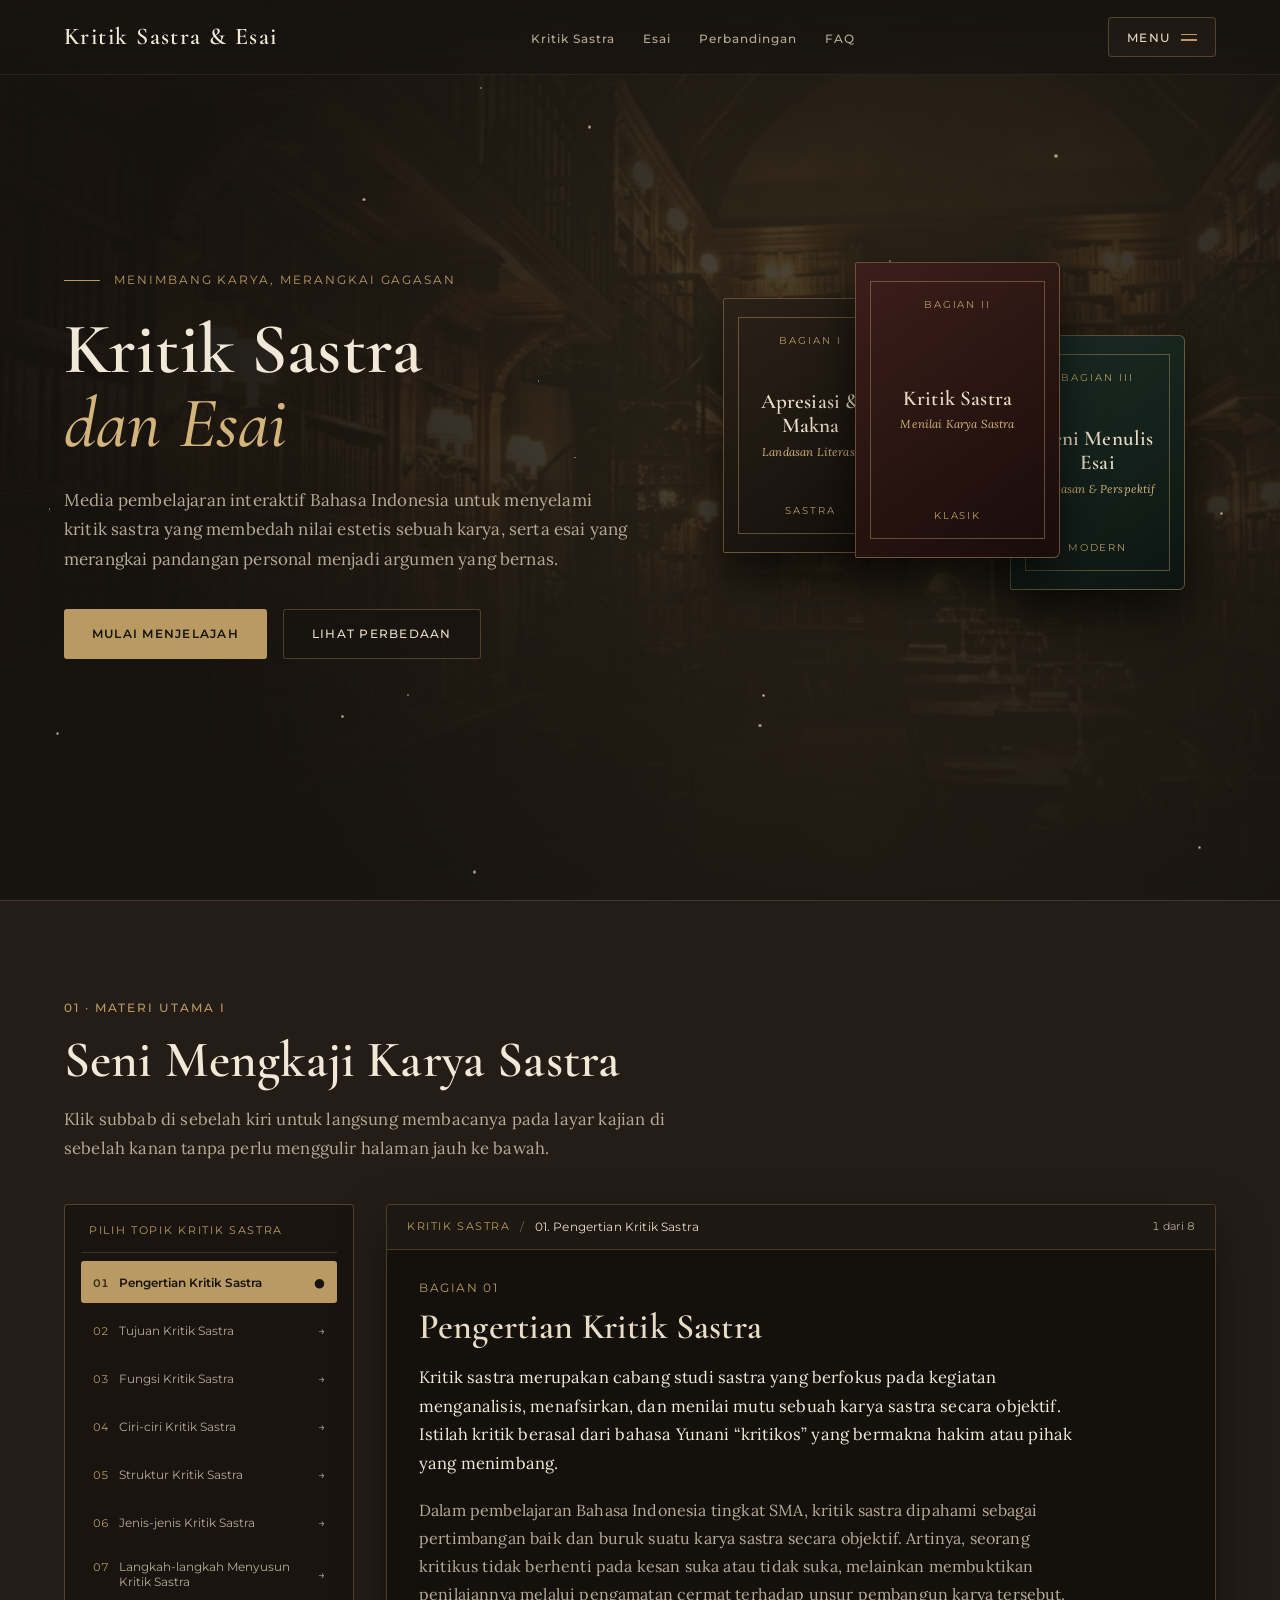
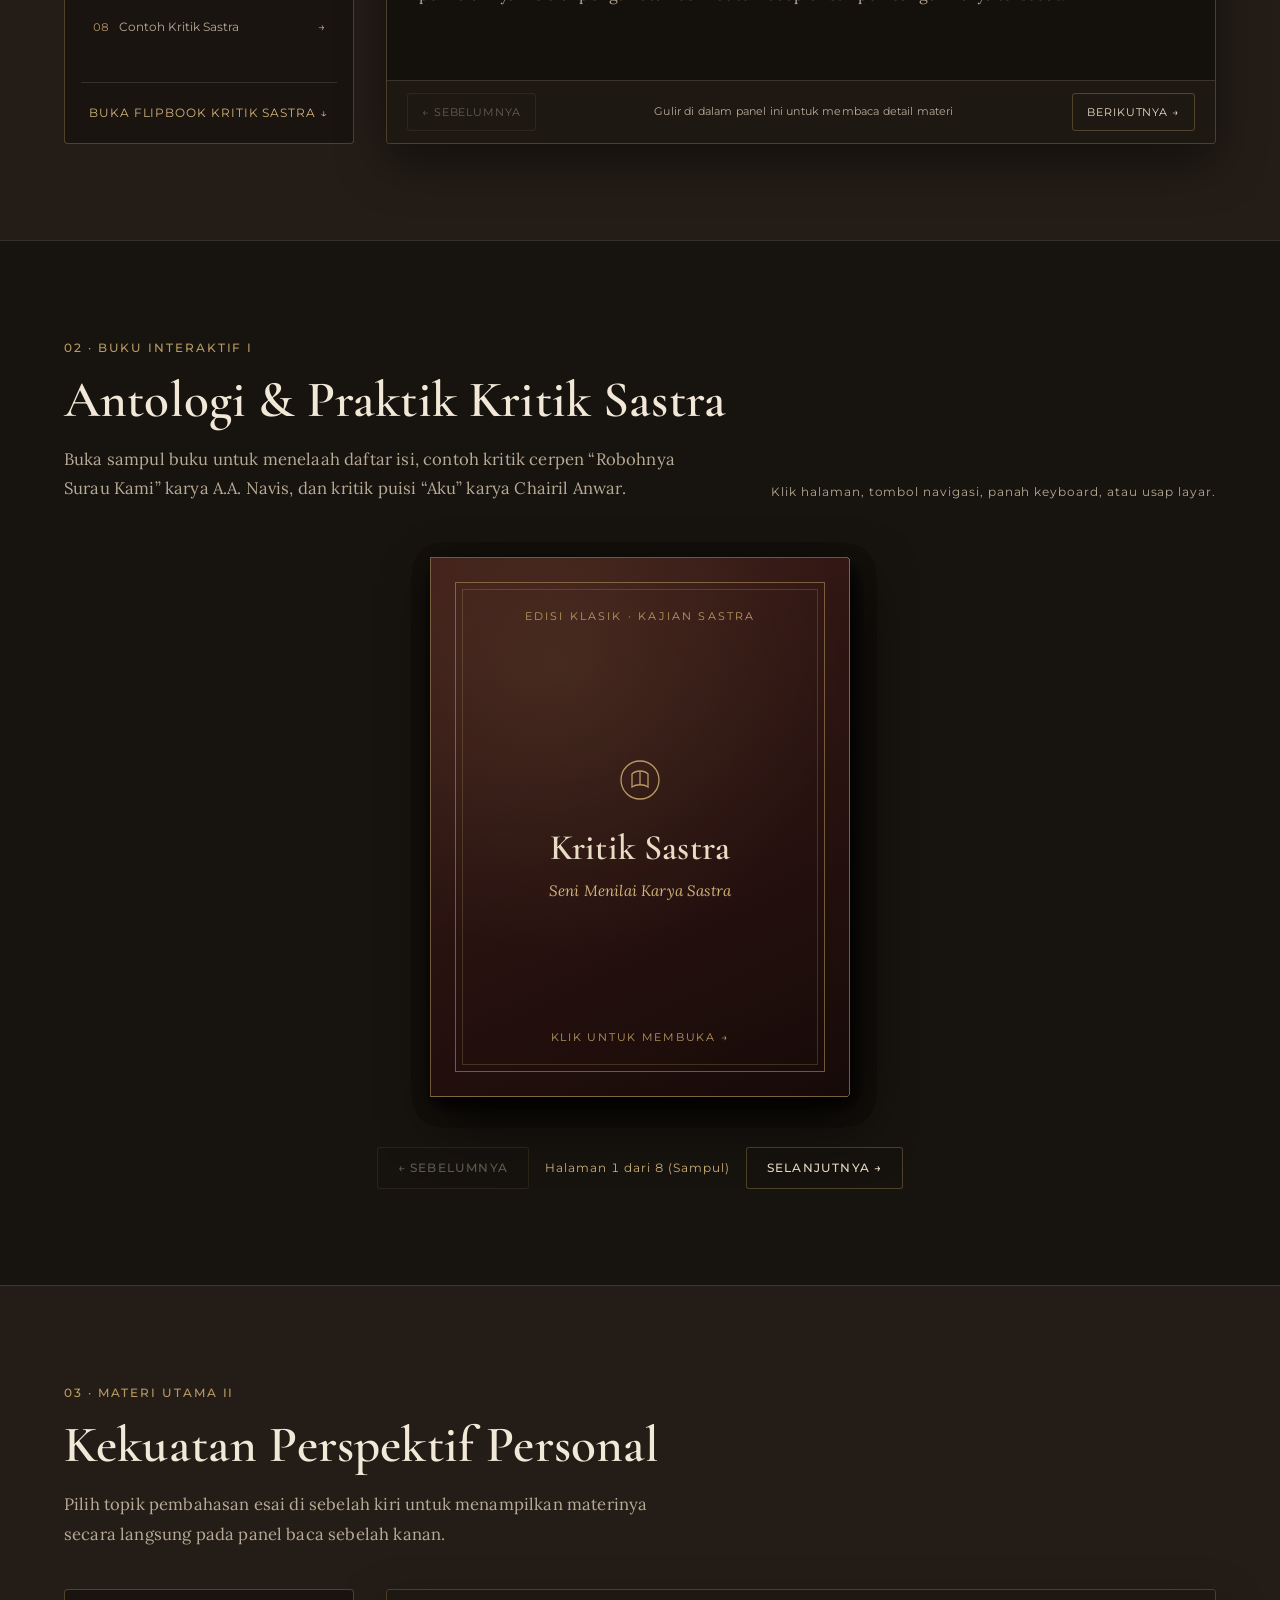
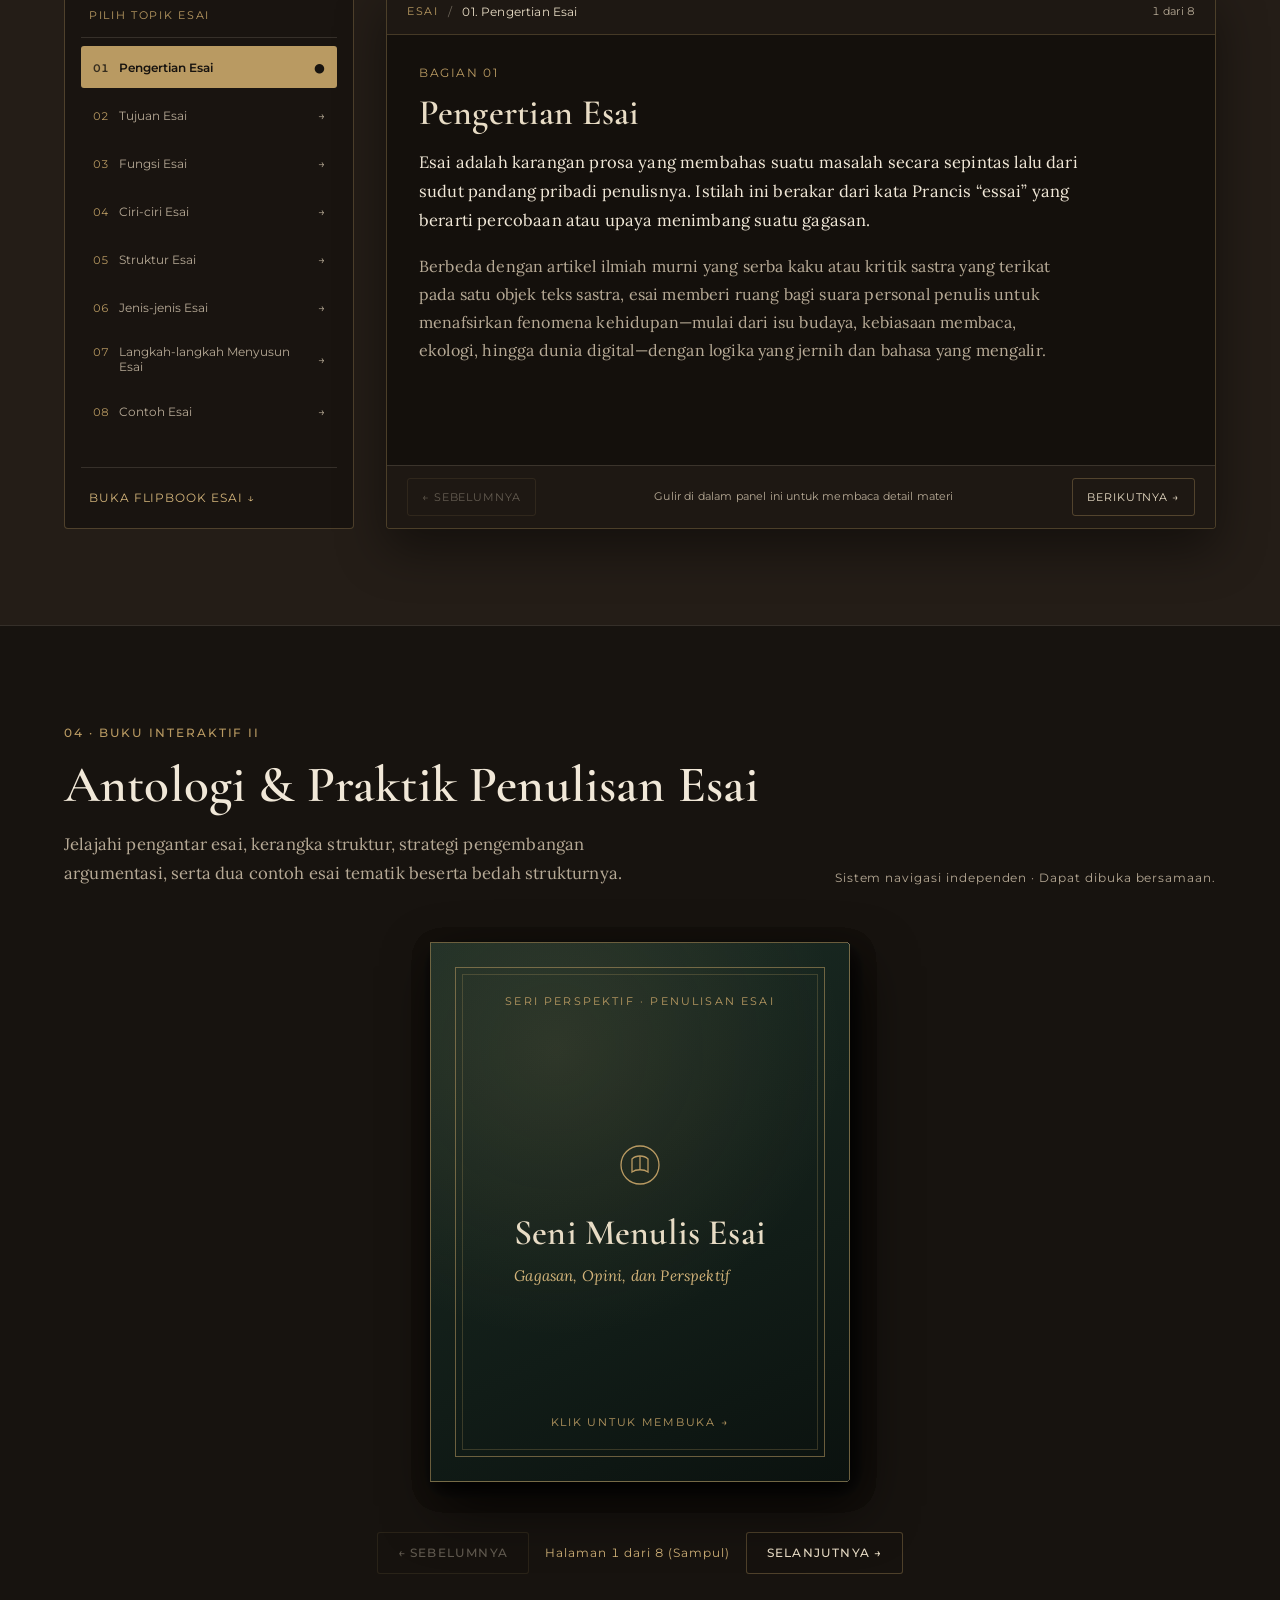
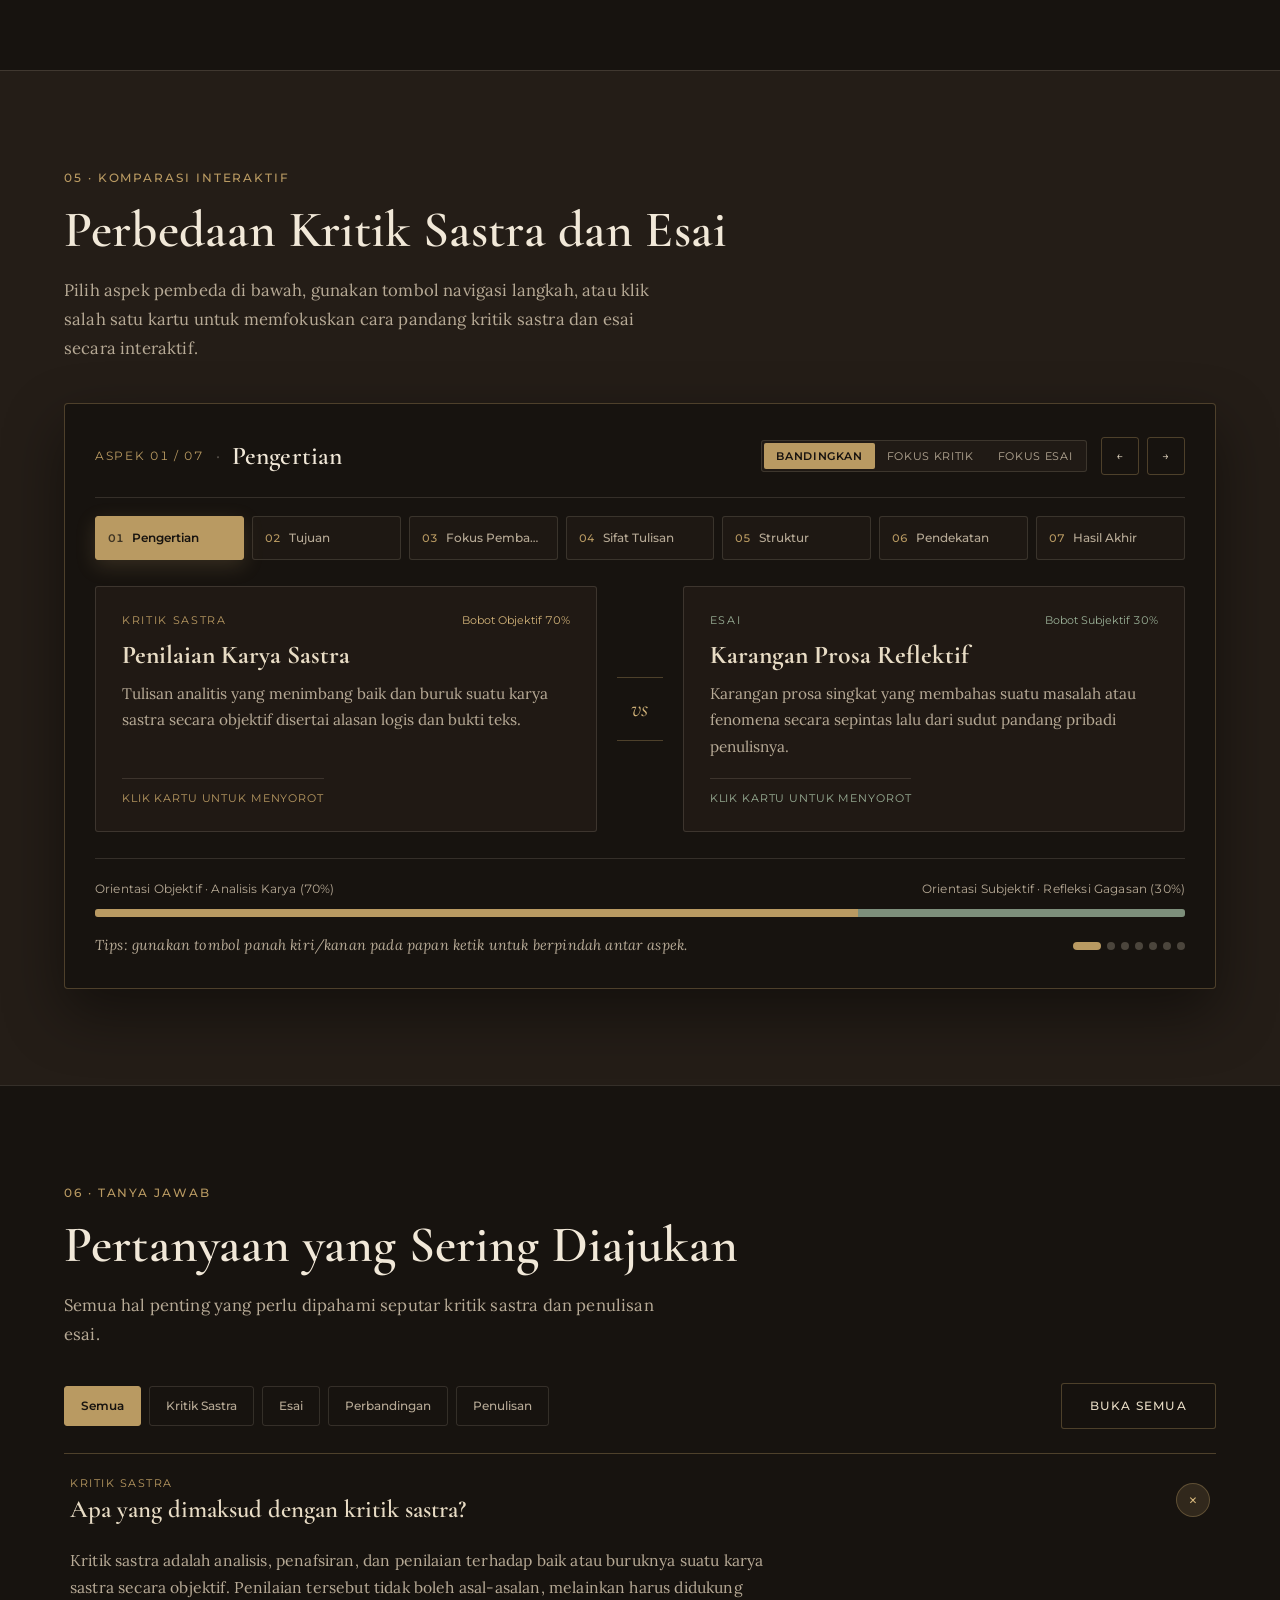
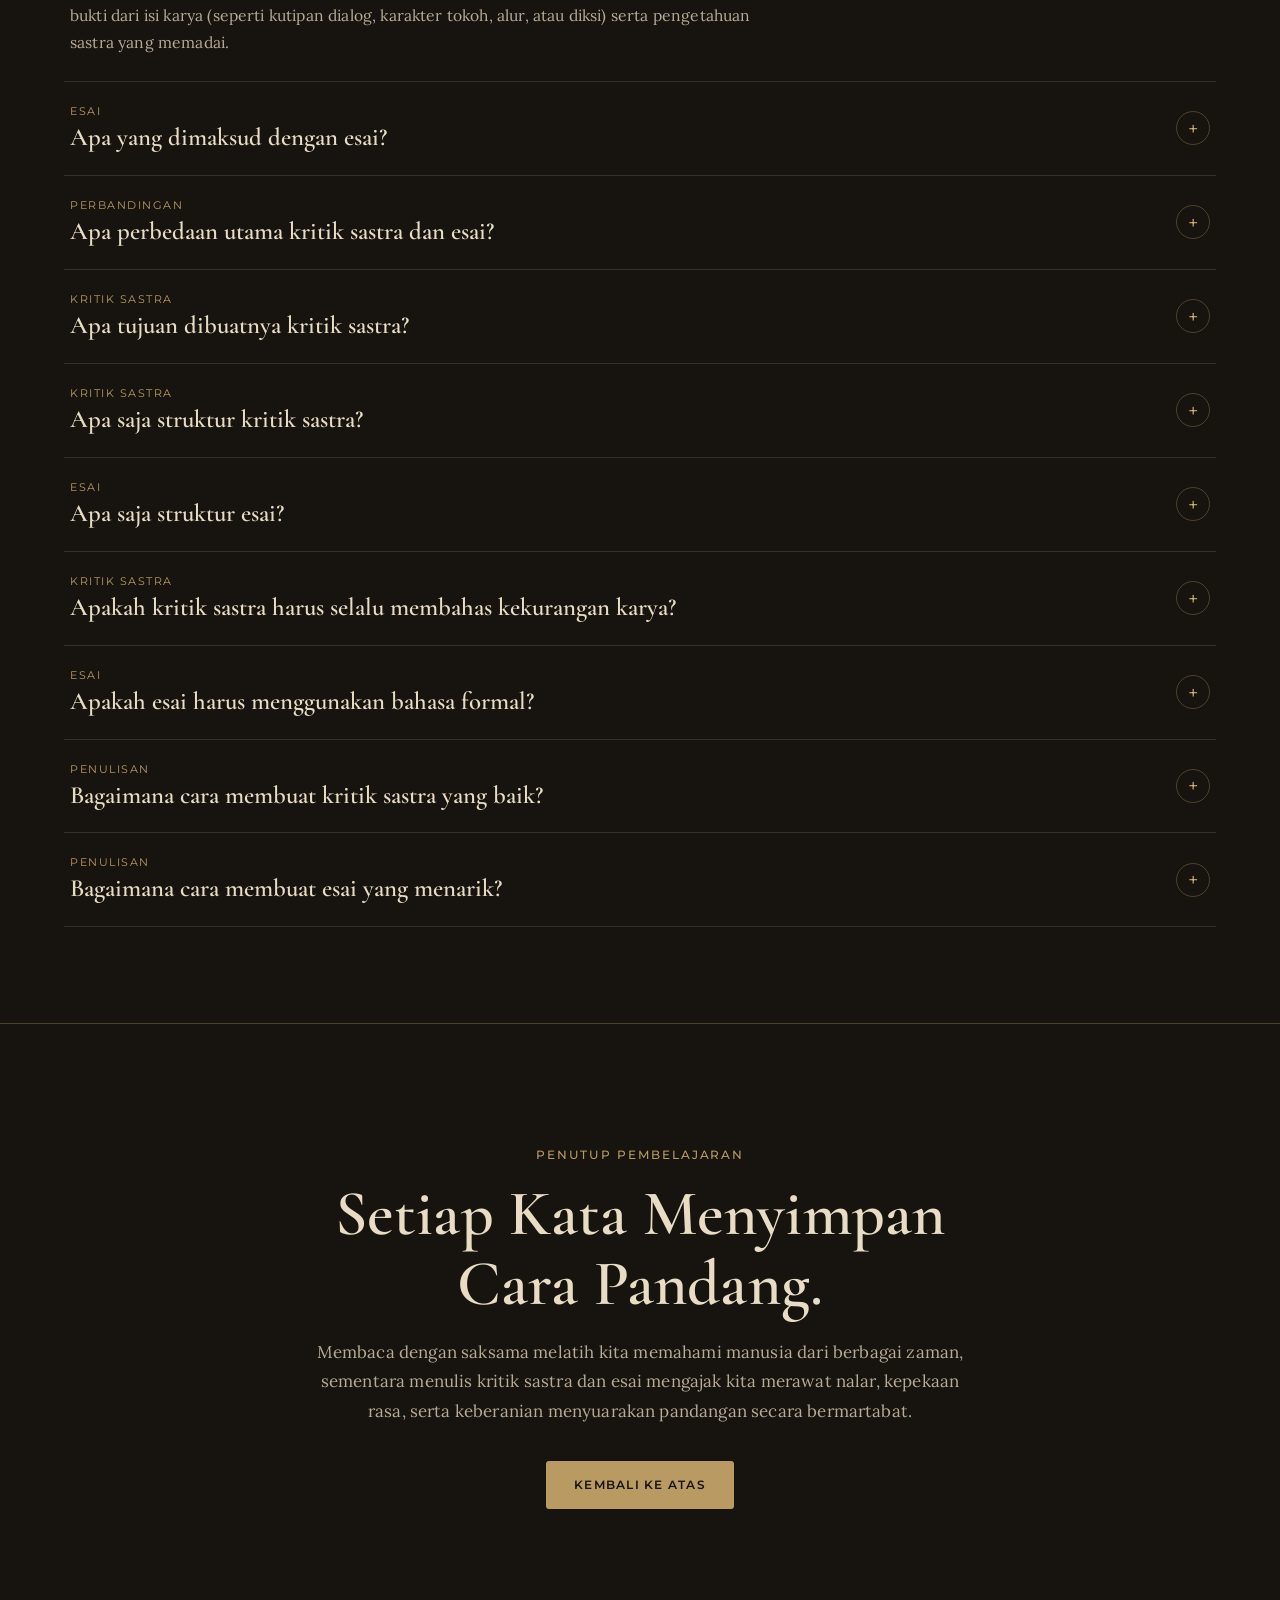
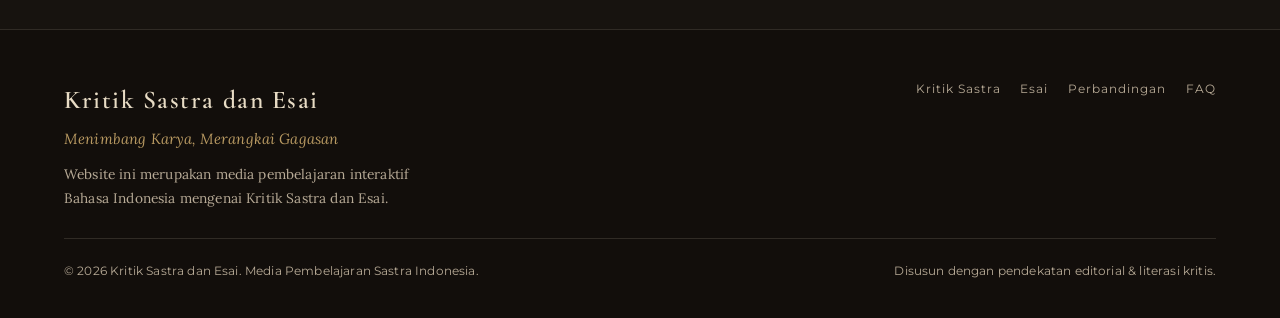
==== literary.html @ 3ba7bdc2 "feat: initialize literary learning platform project Set up the project structure for "Kritik Sastra " ====
<!doctype html>
<html lang="id">
<head>
  <meta charset="UTF-8" />
  <meta name="viewport" content="width=device-width, initial-scale=1.0" />
  <title>Kritik Sastra dan Esai — Menimbang Karya, Merangkai Gagasan</title>
  <meta name="description" content="Media pembelajaran interaktif Bahasa Indonesia mengenai Kritik Sastra dan Esai dengan pengalaman parallax dan buku interaktif." />
  <link rel="preconnect" href="https://fonts.googleapis.com" />
  <link rel="preconnect" href="https://fonts.gstatic.com" crossorigin />
  <link href="https://fonts.googleapis.com/css2?family=Cormorant+Garamond:ital,wght@0,400;0,500;0,600;0,700;1,400;1,600&family=Lora:ital,wght@0,400;0,500;0,600;1,400&family=Montserrat:wght@400;500;600&display=swap" rel="stylesheet" />

  <style>
    /* ==========================================================================
       1. DESIGN TOKENS, CUSTOM SCROLLBAR & BASE RESET
       ========================================================================== */
    :root {
      --bg-primary: #17130F;
      --bg-secondary: #241D17;
      --bg-elevated: #2D241C;
      --parchment: #E8DCC5;
      --parchment-ink: #241B14;
      --parchment-muted: #5A4837;
      --gold: #B99A62;
      --gold-bright: #D3B47A;
      --text-primary: #F1E8D8;
      --text-secondary: #B7AA96;
      --hairline: rgba(232, 220, 197, 0.14);
      --hairline-gold: rgba(185, 154, 98, 0.34);

      --font-display: 'Cormorant Garamond', Georgia, serif;
      --font-body: 'Lora', Georgia, serif;
      --font-ui: 'Montserrat', system-ui, -apple-system, sans-serif;

      --ease-editorial: cubic-bezier(0.16, 1, 0.3, 1);
      --ease-page: cubic-bezier(0.645, 0.045, 0.355, 1);
    }

    *, *::before, *::after {
      box-sizing: border-box;
      margin: 0;
      padding: 0;
    }

    html {
      scroll-behavior: smooth;
      background-color: var(--bg-primary);
      color: var(--text-primary);
      font-size: 16px;
      overflow-x: hidden;
      scrollbar-width: thin;
      scrollbar-color: #B99A62 #17130F;
    }

    /* Custom Dark Academia Scrollbar */
    ::-webkit-scrollbar {
      width: 10px;
      height: 10px;
    }

    ::-webkit-scrollbar-track {
      background: #120E0B;
      border-left: 1px solid rgba(185, 154, 98, 0.14);
    }

    ::-webkit-scrollbar-thumb {
      background: linear-gradient(180deg, #B99A62 0%, #8A6F3E 100%);
      border-radius: 5px;
      border: 2px solid #120E0B;
    }

    ::-webkit-scrollbar-thumb:hover {
      background: linear-gradient(180deg, #D3B47A 0%, #B99A62 100%);
    }

    body {
      font-family: var(--font-body);
      background-color: var(--bg-primary);
      color: var(--text-primary);
      line-height: 1.75;
      letter-spacing: 0.01em;
      overflow-x: hidden;
      -webkit-font-smoothing: antialiased;
    }

    img { display: block; max-width: 100%; }
    button { font-family: inherit; color: inherit; background: none; border: none; cursor: pointer; }
    a { color: inherit; text-decoration: none; }

    button:focus-visible, a:focus-visible, [tabindex]:focus-visible {
      outline: 2px solid var(--gold-bright);
      outline-offset: 3px;
    }

    .container {
      width: 100%;
      max-width: 1200px;
      margin: 0 auto;
      padding: 0 24px;
    }

    .section {
      position: relative;
      padding: 96px 0;
      border-top: 1px solid var(--hairline);
    }

    .section--alt { background-color: var(--bg-secondary); }

    .section-kicker {
      font-family: var(--font-ui);
      font-size: 0.75rem;
      font-weight: 500;
      letter-spacing: 0.16em;
      text-transform: uppercase;
      color: var(--gold);
      margin-bottom: 14px;
    }

    .section-title {
      font-family: var(--font-display);
      font-size: clamp(2.15rem, 4vw, 3.35rem);
      font-weight: 600;
      line-height: 1.12;
      color: var(--text-primary);
      text-wrap: balance;
      margin-bottom: 16px;
    }

    .section-subtitle {
      font-family: var(--font-body);
      font-size: 1.04rem;
      color: var(--text-secondary);
      max-width: 62ch;
      line-height: 1.75;
    }

    .tabular-nums { font-variant-numeric: tabular-nums; }

    .reveal {
      opacity: 0;
      transform: translateY(20px);
      transition: opacity 0.8s var(--ease-editorial), transform 0.8s var(--ease-editorial);
    }
    .reveal.is-visible { opacity: 1; transform: translateY(0); }

    @media (prefers-reduced-motion: reduce) {
      html { scroll-behavior: auto; }
      .reveal { opacity: 1; transform: none; transition: none; }
      * { animation-duration: 0.01ms !important; transition-duration: 0.01ms !important; }
    }

    /* ==========================================================================
       2. SCROLL PROGRESS & CUSTOM CURSOR
       ========================================================================== */
    .scroll-progress {
      position: fixed;
      top: 0; left: 0;
      height: 2px; width: 0%;
      background: linear-gradient(90deg, var(--gold), var(--gold-bright));
      z-index: 120;
      pointer-events: none;
    }

    .custom-cursor-dot, .custom-cursor-ring {
      position: fixed; top: 0; left: 0;
      pointer-events: none; z-index: 200;
      border-radius: 50%; opacity: 0;
      transform: translate(-50%, -50%);
      transition: opacity 0.25s ease, width 0.22s var(--ease-editorial), height 0.22s var(--ease-editorial), background-color 0.22s ease;
    }
    .custom-cursor-dot { width: 6px; height: 6px; background-color: var(--gold-bright); }
    .custom-cursor-ring { width: 34px; height: 34px; border: 1px solid rgba(185, 154, 98, 0.55); }
    .custom-cursor-ring.is-hover { width: 50px; height: 50px; background-color: rgba(185, 154, 98, 0.08); }

    @media (hover: none), (pointer: coarse) {
      .custom-cursor-dot, .custom-cursor-ring { display: none !important; }
    }

    /* ==========================================================================
       3. NAVBAR & FULLSCREEN OVERLAY
       ========================================================================== */
    .navbar {
      position: fixed; top: 0; left: 0; right: 0; z-index: 90;
      padding: 16px 0;
      background: linear-gradient(to bottom, rgba(23, 19, 15, 0.92), rgba(23, 19, 15, 0.65));
      backdrop-filter: blur(10px);
      -webkit-backdrop-filter: blur(10px);
      border-bottom: 1px solid rgba(232, 220, 197, 0.08);
      transition: padding 0.3s var(--ease-editorial), background-color 0.3s ease;
    }
    .navbar.is-scrolled {
      padding: 12px 0;
      background: rgba(23, 19, 15, 0.95);
      border-bottom-color: var(--hairline-gold);
    }
    .navbar__inner { display: flex; align-items: center; justify-content: space-between; gap: 32px; }
    .navbar__brand {
      font-family: var(--font-display);
      font-size: 1.5rem;
      font-weight: 600;
      letter-spacing: 0.06em;
      color: var(--text-primary);
      white-space: nowrap;
      flex-shrink: 0;
    }
    .navbar__links { display: flex; align-items: center; gap: 28px; list-style: none; }
    .navbar__link {
      font-family: var(--font-ui); font-size: 0.78rem; font-weight: 500;
      letter-spacing: 0.08em; color: var(--text-secondary);
      white-space: nowrap; flex-shrink: 0; position: relative; padding: 4px 0;
      transition: color 0.2s ease;
    }
    .navbar__link::after {
      content: ""; position: absolute; left: 0; bottom: 0; width: 100%; height: 1px;
      background-color: var(--gold); transform: scaleX(0); transform-origin: right;
      transition: transform 0.25s var(--ease-editorial);
    }
    .navbar__link:hover { color: var(--text-primary); }
    .navbar__link:hover::after { transform: scaleX(1); transform-origin: left; }

    .navbar__menu-btn {
      display: inline-flex; align-items: center; gap: 10px;
      padding: 9px 18px; min-height: 40px;
      border: 1px solid var(--hairline-gold); border-radius: 4px;
      font-family: var(--font-ui); font-size: 0.75rem; font-weight: 500;
      letter-spacing: 0.1em; text-transform: uppercase;
      color: var(--parchment); background-color: rgba(36, 29, 23, 0.7);
      white-space: nowrap; flex-shrink: 0;
      transition: background-color 0.2s ease, border-color 0.2s ease;
    }
    .navbar__menu-btn:hover { background-color: var(--bg-elevated); border-color: var(--gold-bright); }
    .menu-lines { display: flex; flex-direction: column; gap: 4px; width: 16px; }
    .menu-lines span { display: block; height: 1.5px; width: 100%; background-color: var(--gold); }

    @media (max-width: 980px) { .navbar__links { display: none; } }

    .nav-overlay {
      position: fixed; inset: 0; z-index: 150;
      background: radial-gradient(circle at 75% 25%, rgba(61, 46, 32, 0.45), rgba(16, 13, 10, 0.98) 65%);
      backdrop-filter: blur(16px); -webkit-backdrop-filter: blur(16px);
      display: flex; flex-direction: column; justify-content: space-between;
      padding: 28px 24px 42px;
      opacity: 0; visibility: hidden; pointer-events: none;
      transition: opacity 0.4s var(--ease-editorial), visibility 0.4s ease;
    }
    .nav-overlay.is-open { opacity: 1; visibility: visible; pointer-events: auto; }
    .nav-overlay__top {
      max-width: 1200px; width: 100%; margin: 0 auto;
      display: flex; align-items: center; justify-content: space-between;
      padding-bottom: 18px; border-bottom: 1px solid var(--hairline);
    }
    .nav-overlay__close {
      min-width: 44px; min-height: 44px; padding: 8px 18px;
      border: 1px solid var(--hairline-gold); border-radius: 4px;
      font-family: var(--font-ui); font-size: 0.75rem;
      letter-spacing: 0.12em; text-transform: uppercase; color: var(--parchment);
    }
    .nav-overlay__body {
      max-width: 1200px; width: 100%; margin: auto;
      display: grid; grid-template-columns: 1.5fr 1fr; gap: 48px; align-items: center; padding: 24px 0;
    }
    .nav-overlay__list { list-style: none; display: flex; flex-direction: column; gap: 6px; }
    .nav-overlay__item a {
      display: inline-flex; align-items: baseline; gap: 18px;
      font-family: var(--font-display); font-size: clamp(1.75rem, 3.8vw, 3rem);
      font-weight: 500; line-height: 1.22; color: var(--text-secondary); padding: 4px 0;
      transition: color 0.25s ease, transform 0.3s var(--ease-editorial);
    }
    .nav-overlay__item a span.num { font-family: var(--font-ui); font-size: 0.75rem; color: var(--gold); }
    .nav-overlay__item a:hover { color: var(--parchment); transform: translateX(12px); }
    .nav-overlay__aside { border-top: 1px solid var(--hairline-gold); border-bottom: 1px solid var(--hairline-gold); padding: 28px 0; }
    .nav-overlay__aside p { color: var(--text-secondary); margin-bottom: 14px; }
    .nav-overlay__aside cite { font-family: var(--font-display); font-style: italic; font-size: 1.25rem; color: var(--gold-bright); }
    @media (max-width: 820px) {
      .nav-overlay__body { grid-template-columns: 1fr; }
      .nav-overlay__aside { display: none; }
    }

    /* ==========================================================================
       4. HERO SECTION (MULTI-LAYER PARALLAX & 3D BOOKS)
       ========================================================================== */
    .hero {
      position: relative;
      min-height: 100vh;
      display: flex;
      align-items: center;
      padding: 112px 0 84px;
      overflow: hidden;
      background-color: var(--bg-primary);
    }
    .hero__backdrop {
      position: absolute; inset: -8%; z-index: 0; will-change: transform;
      background: radial-gradient(ellipse at 65% 35%, rgba(185, 154, 98, 0.16), transparent 60%), linear-gradient(135deg, #1b140e 0%, #0f0c09 100%);
    }
    .hero__backdrop img { width: 100%; height: 100%; object-fit: cover; opacity: 0.38; filter: sepia(20%) contrast(1.06); }
    .hero__midlayer { position: absolute; inset: 0; z-index: 1; pointer-events: none; will-change: transform; }
    .hero__scrim {
      position: absolute; inset: 0;
      background: radial-gradient(circle at 68% 45%, rgba(185, 154, 98, 0.12) 0%, rgba(23, 19, 15, 0.88) 72%),
                  linear-gradient(to bottom, rgba(23, 19, 15, 0.72) 0%, rgba(23, 19, 15, 0.42) 45%, #17130F 100%);
    }
    .hero__particles { position: absolute; inset: 0; overflow: hidden; }
    .dust-particle {
      position: absolute; border-radius: 50%;
      background: radial-gradient(circle, rgba(232, 220, 197, 0.85), rgba(185, 154, 98, 0.2));
      animation: dustDrift linear infinite;
    }
    @keyframes dustDrift {
      0% { transform: translateY(0) translateX(0); opacity: 0; }
      20% { opacity: 0.65; } 80% { opacity: 0.45; }
      100% { transform: translateY(-110px) translateX(24px); opacity: 0; }
    }

    .hero__grid { position: relative; z-index: 3; display: grid; grid-template-columns: 1.05fr 0.95fr; gap: 48px; align-items: center; }
    .hero__brand-line {
      display: flex; align-items: center; gap: 14px;
      font-family: var(--font-ui); font-size: 0.76rem; letter-spacing: 0.16em;
      text-transform: uppercase; color: var(--gold); margin-bottom: 22px;
      opacity: 0; transform: translateY(14px); animation: heroFadeUp 0.8s var(--ease-editorial) 0.1s forwards;
    }
    .hero__brand-rule { width: 36px; height: 1px; background-color: var(--gold); }
    .hero__title {
      font-family: var(--font-display); font-size: clamp(2.85rem, 5.6vw, 4.9rem);
      font-weight: 600; line-height: 1.04; color: var(--text-primary);
      text-wrap: balance; margin-bottom: 24px;
      opacity: 0; transform: translateY(18px); animation: heroFadeUp 0.9s var(--ease-editorial) 0.25s forwards;
    }
    .hero__title em { font-style: italic; color: var(--gold-bright); font-weight: 500; }
    .hero__desc {
      font-size: 1.06rem; color: var(--text-secondary); max-width: 52ch; margin-bottom: 34px;
      opacity: 0; transform: translateY(18px); animation: heroFadeUp 0.9s var(--ease-editorial) 0.42s forwards;
    }
    .hero__actions {
      display: flex; flex-wrap: wrap; gap: 16px;
      opacity: 0; transform: translateY(18px); animation: heroFadeUp 0.9s var(--ease-editorial) 0.56s forwards;
    }

    .btn-primary {
      display: inline-flex; align-items: center; justify-content: center; gap: 10px;
      padding: 13px 28px; min-height: 46px; background-color: var(--gold); color: #17130F;
      font-family: var(--font-ui); font-size: 0.78rem; font-weight: 600;
      letter-spacing: 0.1em; text-transform: uppercase; border-radius: 3px; white-space: nowrap;
      transition: background-color 0.2s ease, transform 0.2s var(--ease-editorial);
    }
    .btn-primary:hover { background-color: var(--gold-bright); transform: translateY(-2px); }
    .btn-secondary {
      display: inline-flex; align-items: center; justify-content: center; gap: 10px;
      padding: 13px 28px; min-height: 46px; border: 1px solid var(--hairline-gold); color: var(--parchment);
      font-family: var(--font-ui); font-size: 0.78rem; font-weight: 500;
      letter-spacing: 0.1em; text-transform: uppercase; border-radius: 3px;
      background-color: rgba(23, 19, 15, 0.55); white-space: nowrap;
      transition: border-color 0.2s ease, background-color 0.2s ease, transform 0.2s var(--ease-editorial);
    }
    .btn-secondary:hover { border-color: var(--gold-bright); background-color: rgba(45, 36, 28, 0.85); transform: translateY(-2px); }

    @keyframes heroFadeUp { to { opacity: 1; transform: translateY(0); } }

    .hero__books-stage {
      position: relative; height: 460px; perspective: 1400px;
      display: flex; align-items: center; justify-content: center; will-change: transform;
    }
    .floating-book-wrap { position: absolute; transform-style: preserve-3d; opacity: 0; animation: bookAppear 1s var(--ease-editorial) forwards; }
    .floating-book-wrap--left { left: 6%; top: 14%; z-index: 2; animation-delay: 0.35s; }
    .floating-book-wrap--center { left: 31%; top: 6%; z-index: 4; animation-delay: 0.5s; }
    .floating-book-wrap--right { right: 6%; top: 22%; z-index: 3; animation-delay: 0.65s; }
    @keyframes bookAppear { from { opacity: 0; transform: translateY(36px) scale(0.95); } to { opacity: 1; transform: translateY(0) scale(1); } }

    .hero-book { position: relative; width: 175px; height: 255px; transform-style: preserve-3d; }
    .hero-book--center { width: 205px; height: 296px; animation: floatCenter 7s ease-in-out infinite; }
    .hero-book--left { animation: floatLeft 8.2s ease-in-out infinite; }
    .hero-book--right { animation: floatRight 7.6s ease-in-out infinite; }
    @keyframes floatCenter {
      0%, 100% { transform: rotateY(-22deg) rotateX(8deg) rotateZ(-2deg) translateY(0px); }
      50% { transform: rotateY(-17deg) rotateX(11deg) rotateZ(-1deg) translateY(-14px); }
    }
    @keyframes floatLeft {
      0%, 100% { transform: rotateY(24deg) rotateX(10deg) rotateZ(-7deg) translateY(0px); }
      50% { transform: rotateY(19deg) rotateX(7deg) rotateZ(-5deg) translateY(-11px); }
    }
    @keyframes floatRight {
      0%, 100% { transform: rotateY(-28deg) rotateX(6deg) rotateZ(7deg) translateY(0px); }
      50% { transform: rotateY(-23deg) rotateX(9deg) rotateZ(5deg) translateY(-16px); }
    }

    .hero-book__front {
      position: absolute; inset: 0; border-radius: 2px 6px 6px 2px; padding: 18px 14px;
      backface-visibility: hidden; border: 1px solid rgba(185, 154, 98, 0.45);
      box-shadow: 0 24px 48px rgba(0, 0, 0, 0.65); transform: translateZ(14px);
    }
    .hero-book__front--mahogany { background: linear-gradient(145deg, #3c1e1a 0%, #24120f 65%, #190c0a 100%); }
    .hero-book__front--obsidian { background: linear-gradient(145deg, #2a2118 0%, #1a140f 70%, #110d0a 100%); }
    .hero-book__front--emerald { background: linear-gradient(145deg, #1b2c25 0%, #121d18 68%, #0c1410 100%); }
    .hero-book__frame {
      border: 1px solid rgba(185, 154, 98, 0.45); height: 100%; padding: 14px 10px;
      display: flex; flex-direction: column; justify-content: space-between; text-align: center;
    }
    .hero-book__roman { font-family: var(--font-ui); font-size: 0.62rem; letter-spacing: 0.2em; color: var(--gold); }
    .hero-book__name { font-family: var(--font-display); font-size: 1.32rem; font-weight: 600; line-height: 1.15; color: var(--parchment); }
    .hero-book__sub { font-family: var(--font-body); font-style: italic; font-size: 0.72rem; color: var(--gold-bright); margin-top: 4px; }
    .hero-book__spine {
      position: absolute; top: 0; bottom: 0; left: 0; width: 28px;
      background: linear-gradient(to right, #120d09, #2d2116 45%, #120d09);
      transform: rotateY(-90deg) translateZ(14px);
      border-left: 1px solid rgba(185, 154, 98, 0.3); border-right: 1px solid rgba(185, 154, 98, 0.3);
    }
    .hero-book__pages {
      position: absolute; top: 4px; bottom: 4px; right: 0; width: 26px;
      background: repeating-linear-gradient(to right, #d8cbb2 0px, #c7b79b 2px, #e8dcc5 3px);
      transform: rotateY(90deg) translateZ(13px);
    }

    @media (max-width: 980px) {
      .hero__grid { grid-template-columns: 1fr; gap: 36px; }
      .hero__books-stage { height: 350px; }
      .hero-book--center { width: 175px; height: 252px; }
      .hero-book { width: 148px; height: 215px; }
    }
    @media (max-width: 560px) {
      .hero { padding: 98px 0 64px; }
      .hero__books-stage { height: 300px; }
      .floating-book-wrap--left { left: 2%; }
      .floating-book-wrap--center { left: 28%; }
      .floating-book-wrap--right { right: 2%; }
      .hero-book--center { width: 145px; height: 210px; }
      .hero-book { width: 122px; height: 178px; }
      .hero-book__name { font-size: 1.05rem; }
    }

    /* ==========================================================================
       5. EMBEDDED IFRAME-STYLE READER FOR KRITIK SASTRA & ESAI
       ========================================================================== */
    .reader-grid {
      display: grid; grid-template-columns: 290px 1fr; gap: 32px; margin-top: 40px; align-items: stretch;
    }
    .reader-menu {
      border: 1px solid var(--hairline-gold); border-radius: 4px;
      background-color: rgba(23, 19, 15, 0.8); padding: 16px;
      display: flex; flex-direction: column; justify-content: space-between;
    }
    .reader-menu__head {
      font-family: var(--font-ui); font-size: 0.7rem; letter-spacing: 0.15em; text-transform: uppercase;
      color: var(--gold); padding: 0 8px 12px; margin-bottom: 8px; border-bottom: 1px solid var(--hairline);
    }
    .reader-menu__list { display: flex; flex-direction: column; gap: 6px; }
    .reader-menu__btn {
      width: 100%; text-align: left; padding: 10px 12px; min-height: 42px;
      border-radius: 3px; font-family: var(--font-ui); font-size: 0.78rem;
      color: var(--text-secondary); display: flex; align-items: center; justify-content: space-between; gap: 8px;
      transition: background-color 0.2s ease, color 0.2s ease;
    }
    .reader-menu__btn:hover { color: var(--parchment); background-color: rgba(232, 220, 197, 0.05); }
    .reader-menu__btn.is-active { background-color: var(--gold); color: #17130F; font-weight: 600; }
    .reader-menu__btn .idx { font-size: 0.7rem; color: var(--gold); font-variant-numeric: tabular-nums; flex-shrink: 0; }
    .reader-menu__btn.is-active .idx { color: rgba(23, 19, 15, 0.8); }
    .reader-menu__foot { margin-top: 20px; padding: 14px 8px 2px; border-top: 1px solid var(--hairline); }
    .reader-menu__foot a { font-family: var(--font-ui); font-size: 0.72rem; letter-spacing: 0.08em; text-transform: uppercase; color: var(--gold-bright); }

    /* Right-side Embedded Frame Viewport */
    .reader-frame {
      border: 1px solid var(--hairline-gold); border-radius: 4px;
      background-color: #14100C;
      box-shadow: 0 20px 50px rgba(0, 0, 0, 0.45);
      display: flex; flex-direction: column;
      height: 540px; overflow: hidden;
    }
    .reader-frame__bar {
      padding: 12px 20px; background-color: #1E1813; border-bottom: 1px solid rgba(185, 154, 98, 0.25);
      display: flex; flex-wrap: wrap; align-items: center; justify-content: space-between; gap: 12px; flex-shrink: 0;
    }
    .reader-frame__path { font-family: var(--font-ui); font-size: 0.74rem; color: var(--parchment); display: flex; align-items: center; gap: 10px; }
    .reader-frame__path span.cat { font-size: 0.7rem; letter-spacing: 0.14em; text-transform: uppercase; color: var(--gold); }
    .reader-frame__count { font-family: var(--font-ui); font-size: 0.7rem; color: var(--text-secondary); font-variant-numeric: tabular-nums; }

    .reader-frame__body { flex: 1; overflow-y: auto; padding: 28px 32px; }
    .reader-frame__inner { max-width: 66ch; }
    .reader-frame__num { font-family: var(--font-ui); font-size: 0.72rem; letter-spacing: 0.14em; text-transform: uppercase; color: var(--gold); margin-bottom: 8px; }
    .reader-frame__title { font-family: var(--font-display); font-size: clamp(1.75rem, 2.8vw, 2.4rem); font-weight: 600; color: var(--parchment); line-height: 1.18; margin-bottom: 14px; }
    .reader-frame__lead { font-size: 1.03rem; color: var(--text-primary); margin-bottom: 18px; }
    .reader-frame__p { color: var(--text-secondary); margin-bottom: 14px; }
    .reader-frame__list { list-style: none; display: flex; flex-direction: column; gap: 12px; margin-top: 14px; }
    .reader-frame__list li { padding: 15px 18px; background-color: rgba(36, 29, 23, 0.75); border: 1px solid var(--hairline); border-radius: 3px; }
    .reader-frame__list li strong { display: block; font-family: var(--font-display); font-size: 1.22rem; color: var(--gold-bright); margin-bottom: 4px; }
    .reader-frame__list li p { font-size: 0.94rem; color: var(--text-secondary); line-height: 1.68; }

    .editorial-excerpt {
      margin-top: 16px; padding: 24px 26px;
      background: linear-gradient(145deg, rgba(232, 220, 197, 0.06), rgba(36, 29, 23, 0.85));
      border: 1px solid var(--hairline-gold); border-radius: 3px;
    }
    .editorial-excerpt__header { font-family: var(--font-ui); font-size: 0.72rem; letter-spacing: 0.14em; text-transform: uppercase; color: var(--gold); margin-bottom: 8px; }
    .editorial-excerpt h4 { font-family: var(--font-display); font-size: 1.5rem; color: var(--parchment); margin-bottom: 12px; }
    .editorial-excerpt p { font-size: 0.96rem; color: var(--text-secondary); margin-bottom: 12px; }
    .editorial-excerpt p:last-child { margin-bottom: 0; }

    .reader-frame__foot {
      padding: 12px 20px; background-color: #1E1813; border-top: 1px solid var(--hairline);
      display: flex; align-items: center; justify-content: space-between; gap: 14px; flex-shrink: 0;
    }
    .reader-frame__navbtn {
      padding: 8px 14px; min-height: 38px; border: 1px solid var(--hairline-gold); border-radius: 3px;
      font-family: var(--font-ui); font-size: 0.7rem; letter-spacing: 0.08em; text-transform: uppercase; color: var(--parchment);
      transition: background-color 0.2s ease, opacity 0.2s ease;
    }
    .reader-frame__navbtn:hover:not(:disabled) { background-color: var(--bg-elevated); }
    .reader-frame__navbtn:disabled { opacity: 0.35; cursor: not-allowed; }
    .reader-frame__hint { font-family: var(--font-ui); font-size: 0.7rem; color: var(--text-secondary); }

    @media (max-width: 940px) {
      .reader-grid { grid-template-columns: 1fr; }
      .reader-menu__list { display: grid; grid-template-columns: repeat(auto-fit, minmax(180px, 1fr)); gap: 6px; }
      .reader-frame { height: 500px; }
      .reader-frame__body { padding: 22px 20px; }
      .reader-frame__hint { display: none; }
    }

    /* ==========================================================================
       7. FLIPBOOKS (REALISTIC 3D PAGE-TURNING)
       ========================================================================== */
    .flipbook-section-head { display: flex; flex-wrap: wrap; align-items: flex-end; justify-content: space-between; gap: 20px; margin-bottom: 38px; }
    .flipbook-hint { font-family: var(--font-ui); font-size: 0.74rem; letter-spacing: 0.08em; color: var(--text-secondary); }
    .flipbook-wrapper { display: flex; flex-direction: column; align-items: center; gap: 26px; width: 100%; }
    .flipbook-stage { width: 100%; display: flex; justify-content: center; align-items: center; padding: 16px 0 24px; perspective: 2200px; }

    .book-3d {
      position: relative; width: 840px; max-width: 100%; aspect-ratio: 840 / 540;
      transform-style: preserve-3d; transition: transform 0.65s var(--ease-editorial); user-select: none;
    }
    .book-3d.is-cover-front { transform: translateX(-25%); }
    .book-3d.is-cover-back { transform: translateX(25%); }
    .book-3d__base-left, .book-3d__base-right { position: absolute; top: 0; width: 50%; height: 100%; border-radius: 3px; pointer-events: none; }
    .book-3d__base-left { left: 0; background: #14100c; box-shadow: -10px 24px 55px rgba(0,0,0,0.6); opacity: 0; transition: opacity 0.4s ease; }
    .book-3d.is-open .book-3d__base-left { opacity: 1; }
    .book-3d__base-right { right: 0; background: #14100c; box-shadow: 10px 24px 55px rgba(0,0,0,0.65); }
    .book-3d__spine {
      position: absolute; top: 0; bottom: 0; left: 50%; width: 18px; transform: translateX(-50%);
      background: linear-gradient(to right, rgba(0,0,0,0.42), rgba(255,255,255,0.06) 50%, rgba(0,0,0,0.42));
      z-index: 40; pointer-events: none; opacity: 0; transition: opacity 0.35s ease;
    }
    .book-3d.is-open .book-3d__spine { opacity: 1; }

    .book-leaf {
      position: absolute; top: 0; left: 50%; width: 50%; height: 100%;
      transform-origin: left center; transform-style: preserve-3d;
      transition: transform 0.78s var(--ease-page); cursor: pointer;
    }
    .book-leaf.is-flipped { transform: rotateY(-180deg); }
    .book-face { position: absolute; inset: 0; backface-visibility: hidden; -webkit-backface-visibility: hidden; overflow: hidden; display: flex; flex-direction: column; }
    .book-face--front { border-radius: 0 5px 5px 0; box-shadow: inset 12px 0 24px rgba(36,27,20,0.14), 4px 8px 22px rgba(0,0,0,0.32); }
    .book-face--back { transform: rotateY(180deg); border-radius: 5px 0 0 5px; box-shadow: inset -12px 0 24px rgba(36,27,20,0.14), -4px 8px 22px rgba(0,0,0,0.32); }
    .book-face::after {
      content: ""; position: absolute; inset: 0; pointer-events: none; opacity: 0;
      transition: opacity 0.38s ease; background: linear-gradient(to right, rgba(0,0,0,0.28), transparent 45%);
    }
    .book-leaf.is-turning .book-face::after { opacity: 1; }

    .page-parchment {
      background: radial-gradient(circle at 80% 20%, rgba(255,250,240,0.45), transparent 55%),
                  linear-gradient(135deg, #efe4cf 0%, #e5d6b9 60%, #dbc8a4 100%);
      color: var(--parchment-ink); padding: 26px 28px 22px;
      border: 1px solid rgba(120,92,54,0.25); height: 100%;
      display: flex; flex-direction: column; justify-content: space-between;
    }
    .page-parchment__head {
      display: flex; align-items: center; justify-content: space-between;
      border-bottom: 1px solid rgba(90,72,55,0.22); padding-bottom: 8px; margin-bottom: 12px;
      font-family: var(--font-ui); font-size: 0.64rem; letter-spacing: 0.14em; text-transform: uppercase; color: var(--parchment-muted);
    }
    .page-parchment__body { flex: 1; overflow-y: auto; padding-right: 4px; }
    .page-parchment__title { font-family: var(--font-display); font-size: 1.52rem; font-weight: 700; line-height: 1.16; color: #1c130d; margin-bottom: 8px; }
    .page-parchment__subtitle { font-family: var(--font-body); font-style: italic; font-size: 0.84rem; color: #6b5239; margin-bottom: 10px; }
    .page-parchment__text { font-size: 0.85rem; line-height: 1.65; color: #2b2017; }
    .page-parchment__text p { margin-bottom: 9px; }
    .page-parchment__text ul { padding-left: 18px; margin: 8px 0; }
    .page-parchment__text li { margin-bottom: 5px; }
    .page-parchment__foot {
      display: flex; align-items: center; justify-content: space-between;
      border-top: 1px solid rgba(90,72,55,0.2); padding-top: 8px; margin-top: 10px;
      font-family: var(--font-ui); font-size: 0.68rem; color: var(--parchment-muted); font-variant-numeric: tabular-nums;
    }

    .page-cover { height: 100%; padding: 24px; display: flex; flex-direction: column; justify-content: space-between; color: var(--parchment); border: 1px solid rgba(185,154,98,0.55); }
    .page-cover--criticism { background: radial-gradient(circle at 30% 20%, rgba(185,154,98,0.14), transparent 55%), linear-gradient(155deg, #3c1c18 0%, #24100e 65%, #160a08 100%); }
    .page-cover--essay { background: radial-gradient(circle at 30% 20%, rgba(185,154,98,0.14), transparent 55%), linear-gradient(155deg, #1b2c24 0%, #111c17 65%, #0b120f 100%); }
    .page-cover__ornament {
      height: 100%; border: 1px solid rgba(185,154,98,0.55); padding: 24px 20px;
      display: flex; flex-direction: column; justify-content: space-between; align-items: center; text-align: center; position: relative;
    }
    .page-cover__ornament::before { content: ""; position: absolute; inset: 6px; border: 1px solid rgba(185,154,98,0.25); pointer-events: none; }
    .page-cover__edition { font-family: var(--font-ui); font-size: 0.68rem; letter-spacing: 0.2em; text-transform: uppercase; color: var(--gold); }
    .page-cover__title { font-family: var(--font-display); font-size: clamp(1.75rem, 2.8vw, 2.45rem); font-weight: 600; line-height: 1.12; color: var(--parchment); margin: 10px 0; }
    .page-cover__subtitle { font-family: var(--font-body); font-style: italic; font-size: 0.94rem; color: var(--gold-bright); max-width: 24ch; }
    .page-cover__crest { width: 48px; height: 48px; color: var(--gold); margin: 6px 0; }
    .page-cover__action { font-family: var(--font-ui); font-size: 0.68rem; letter-spacing: 0.16em; text-transform: uppercase; color: var(--gold); }

    .flipbook-controls { display: flex; flex-wrap: wrap; align-items: center; justify-content: center; gap: 16px; }
    .flipbook-btn {
      display: inline-flex; align-items: center; gap: 8px; padding: 10px 20px; min-height: 42px;
      border: 1px solid var(--hairline-gold); border-radius: 3px; font-family: var(--font-ui); font-size: 0.74rem;
      font-weight: 500; letter-spacing: 0.1em; text-transform: uppercase; color: var(--parchment);
      background-color: rgba(23,19,15,0.85); transition: background-color 0.2s ease, border-color 0.2s ease, opacity 0.2s ease;
    }
    .flipbook-btn:hover:not(:disabled) { background-color: var(--bg-elevated); border-color: var(--gold-bright); }
    .flipbook-btn:disabled { opacity: 0.35; cursor: not-allowed; }
    .flipbook-status { font-family: var(--font-ui); font-size: 0.78rem; letter-spacing: 0.08em; color: var(--gold-bright); min-width: 155px; text-align: center; font-variant-numeric: tabular-nums; }

    @media (max-width: 760px) {
      .flipbook-stage { perspective: 1600px; }
      .book-3d { width: 100%; max-width: 400px; aspect-ratio: 3 / 4.25; transform: none !important; }
      .book-3d__base-left, .book-3d__spine { display: none; }
      .book-3d__base-right { width: 100%; }
      .book-leaf { left: 0; width: 100%; }
      .book-face--front { border-radius: 4px; }
      .book-leaf.is-mobile-hidden { display: none; }
      .page-parchment { padding: 20px 18px 18px; }
    }

    /* ==========================================================================
       7. COMPARISON & FAQ & CLOSING & FOOTER
       ========================================================================== */
    .comparison-visualizer {
      margin-top: 40px; background-color: rgba(23, 19, 15, 0.9);
      border: 1px solid var(--hairline-gold); border-radius: 4px; padding: 30px;
      box-shadow: 0 24px 60px rgba(0, 0, 0, 0.45);
    }
    .comparison-visualizer:focus { outline: none; border-color: var(--gold-bright); }
    .comparison-topbar {
      display: flex; flex-wrap: wrap; align-items: center; justify-content: space-between; gap: 16px;
      padding-bottom: 18px; margin-bottom: 18px; border-bottom: 1px solid var(--hairline);
    }
    .comparison-meta { display: flex; align-items: center; gap: 12px; }
    .comparison-step-badge { font-family: var(--font-ui); font-size: 0.74rem; letter-spacing: 0.14em; text-transform: uppercase; color: var(--gold); font-variant-numeric: tabular-nums; }
    .comparison-active-name { font-family: var(--font-display); font-size: 1.6rem; font-weight: 600; color: var(--text-primary); }
    .comparison-actions { display: flex; flex-wrap: wrap; align-items: center; gap: 8px; }
    .lens-switch {
      display: inline-flex; border: 1px solid var(--hairline); border-radius: 3px;
      padding: 2px; background-color: rgba(36, 29, 23, 0.8); margin-right: 6px;
    }
    .lens-btn {
      padding: 6px 12px; border-radius: 2px; font-family: var(--font-ui); font-size: 0.68rem;
      letter-spacing: 0.06em; text-transform: uppercase; color: var(--text-secondary);
      transition: background-color 0.2s ease, color 0.2s ease;
    }
    .lens-btn:hover { color: var(--parchment); }
    .lens-btn.is-active { background-color: var(--gold); color: #17130F; font-weight: 600; }
    .comp-step-btn {
      padding: 8px 14px; min-height: 38px; border: 1px solid var(--hairline-gold); border-radius: 3px;
      font-family: var(--font-ui); font-size: 0.72rem; letter-spacing: 0.08em; color: var(--parchment);
      transition: background-color 0.2s ease, border-color 0.2s ease;
    }
    .comp-step-btn:hover { background-color: var(--bg-elevated); border-color: var(--gold-bright); }

    .comparison-tabs {
      display: grid; grid-template-columns: repeat(7, minmax(0, 1fr)); gap: 8px; margin-bottom: 26px;
    }
    .comparison-tab {
      padding: 10px 12px; min-height: 44px; border: 1px solid var(--hairline); border-radius: 3px;
      background-color: rgba(36, 29, 23, 0.6); font-family: var(--font-ui); font-size: 0.74rem;
      font-weight: 500; color: var(--text-secondary); text-align: left;
      display: flex; align-items: center; gap: 8px;
      transition: all 0.2s ease;
    }
    .comparison-tab:hover { border-color: var(--hairline-gold); color: var(--parchment); }
    .comparison-tab.is-active {
      background-color: var(--gold); border-color: var(--gold); color: #17130F; font-weight: 600;
      box-shadow: 0 6px 20px rgba(185, 154, 98, 0.2);
    }
    .comparison-tab__num { font-size: 0.68rem; color: var(--gold); font-variant-numeric: tabular-nums; flex-shrink: 0; }
    .comparison-tab.is-active .comparison-tab__num { color: rgba(23, 19, 15, 0.75); }
    .comparison-tab__label { overflow: hidden; text-overflow: ellipsis; white-space: nowrap; }

    .comparison-spotlight { display: grid; grid-template-columns: 1fr auto 1fr; gap: 20px; align-items: stretch; }
    .comparison-card {
      text-align: left; padding: 26px; background-color: rgba(36, 29, 23, 0.75);
      border: 1px solid var(--hairline); border-radius: 3px;
      display: flex; flex-direction: column; justify-content: space-between;
      transition: all 0.28s var(--ease-editorial);
    }
    .comparison-card:hover { border-color: var(--gold-bright); }
    .comparison-card.is-dimmed { opacity: 0.45; transform: scale(0.99); }
    .comparison-card.is-focused-gold { border-color: var(--gold-bright); background-color: var(--bg-secondary); box-shadow: 0 14px 34px rgba(185, 154, 98, 0.14); }
    .comparison-card.is-focused-sage { border-color: #9ab097; background-color: var(--bg-secondary); box-shadow: 0 14px 34px rgba(125, 143, 123, 0.16); }
    .comparison-card__top { display: flex; align-items: center; justify-content: space-between; gap: 8px; margin-bottom: 12px; }
    .comparison-card__label { font-family: var(--font-ui); font-size: 0.7rem; letter-spacing: 0.15em; text-transform: uppercase; color: var(--gold); }
    .comparison-card__label--sage { color: #9ab097; }
    .comparison-card__weight { font-family: var(--font-ui); font-size: 0.68rem; color: var(--gold-bright); font-variant-numeric: tabular-nums; }
    .comparison-card__weight--sage { color: #9ab097; }
    .comparison-card h3 { font-family: var(--font-display); font-size: 1.6rem; color: var(--parchment); margin-bottom: 10px; line-height: 1.25; }
    .comparison-card p { font-size: 0.96rem; color: var(--text-secondary); line-height: 1.72; }
    .comparison-card__hint {
      margin-top: 18px; padding-top: 12px; border-top: 1px solid var(--hairline);
      font-family: var(--font-ui); font-size: 0.68rem; letter-spacing: 0.08em; text-transform: uppercase; color: var(--gold);
    }
    .comparison-card__hint--sage { color: #9ab097; }
    .comparison-divider-badge {
      align-self: center; font-family: var(--font-display); font-style: italic; font-size: 1.5rem;
      color: var(--gold-bright); padding: 10px 14px; border-top: 1px solid var(--hairline-gold); border-bottom: 1px solid var(--hairline-gold); text-align: center;
    }

    .spectrum-bar-wrap { margin-top: 26px; padding-top: 20px; border-top: 1px solid var(--hairline); }
    .spectrum-bar-labels {
      display: flex; flex-wrap: wrap; justify-content: space-between; gap: 8px;
      font-family: var(--font-ui); font-size: 0.72rem; color: var(--text-secondary); margin-bottom: 10px; font-variant-numeric: tabular-nums;
    }
    .spectrum-track { height: 8px; background-color: rgba(232,220,197,0.12); border-radius: 3px; overflow: hidden; display: flex; }
    .spectrum-fill-left { background-color: var(--gold); transition: width 0.45s var(--ease-editorial); }
    .spectrum-fill-right { background-color: #7d8f7b; transition: width 0.45s var(--ease-editorial); }
    .spectrum-foot {
      margin-top: 16px; display: flex; flex-wrap: wrap; align-items: center; justify-content: space-between; gap: 12px;
    }
    .spectrum-tip { font-style: italic; font-size: 0.9rem; color: var(--text-secondary); }
    .comp-dots { display: flex; align-items: center; gap: 6px; }
    .comp-dot { height: 8px; width: 8px; border-radius: 999px; background-color: rgba(232, 220, 197, 0.25); transition: all 0.28s ease; }
    .comp-dot.is-active { width: 28px; background-color: var(--gold); }

    @media (max-width: 1024px) { .comparison-tabs { grid-template-columns: repeat(4, minmax(0, 1fr)); } }
    @media (max-width: 820px) { .comparison-spotlight { grid-template-columns: 1fr; } .comparison-divider-badge { justify-self: center; } }
    @media (max-width: 560px) { .comparison-tabs { grid-template-columns: repeat(2, minmax(0, 1fr)); } }

    .faq-controls { display: flex; flex-wrap: wrap; align-items: center; justify-content: space-between; gap: 16px; margin: 34px 0 24px; }
    .faq-filters { display: flex; flex-wrap: wrap; gap: 8px; }
    .faq-filter-btn { padding: 8px 16px; min-height: 40px; border: 1px solid var(--hairline); border-radius: 3px; font-family: var(--font-ui); font-size: 0.75rem; font-weight: 500; color: var(--text-secondary); }
    .faq-filter-btn.is-active { background-color: var(--gold); border-color: var(--gold); color: #17130F; font-weight: 600; }
    .faq-list { display: flex; flex-direction: column; border-top: 1px solid var(--hairline-gold); }
    .faq-item { border-bottom: 1px solid var(--hairline); }
    .faq-trigger { width: 100%; padding: 22px 6px; display: flex; align-items: center; justify-content: space-between; gap: 20px; text-align: left; }
    .faq-trigger__cat { font-family: var(--font-ui); font-size: 0.68rem; letter-spacing: 0.14em; text-transform: uppercase; color: var(--gold); display: block; margin-bottom: 4px; }
    .faq-trigger__question { font-family: var(--font-display); font-size: clamp(1.25rem, 2vw, 1.55rem); font-weight: 600; color: var(--parchment); line-height: 1.25; }
    .faq-icon { width: 34px; height: 34px; flex-shrink: 0; border: 1px solid var(--hairline-gold); border-radius: 50%; display: flex; align-items: center; justify-content: center; font-family: var(--font-ui); font-size: 1.1rem; color: var(--gold-bright); transition: transform 0.3s var(--ease-editorial), background-color 0.2s ease; }
    .faq-item.is-open .faq-icon { transform: rotate(45deg); background-color: rgba(185,154,98,0.16); }
    .faq-panel { display: grid; grid-template-rows: 0fr; transition: grid-template-rows 0.36s var(--ease-editorial); }
    .faq-item.is-open .faq-panel { grid-template-rows: 1fr; }
    .faq-panel__inner { overflow: hidden; }
    .faq-panel__content { padding: 0 6px 24px; max-width: 72ch; color: var(--text-secondary); font-size: 0.98rem; line-height: 1.75; }

    .closing { position: relative; padding: 120px 0; overflow: hidden; border-top: 1px solid var(--hairline-gold); background-color: var(--bg-primary); }
    .closing__bg { position: absolute; inset: -8%; z-index: 0; will-change: transform; background: radial-gradient(circle at 50% 50%, rgba(185,154,98,0.15), #17130F 72%); }
    .closing__bg img { width: 100%; height: 100%; object-fit: cover; opacity: 0.32; }
    .closing__scrim { position: absolute; inset: 0; z-index: 1; background: linear-gradient(to bottom, rgba(23,19,15,0.9), rgba(23,19,15,0.62) 50%, rgba(23,19,15,0.96)); }
    .closing__content { position: relative; z-index: 2; max-width: 720px; margin: 0 auto; text-align: center; }
    .closing__title { font-family: var(--font-display); font-size: clamp(2.4rem, 5vw, 4rem); font-weight: 600; line-height: 1.08; color: var(--parchment); text-wrap: balance; margin-bottom: 20px; }
    .closing__text { font-size: 1.06rem; color: var(--text-secondary); margin-bottom: 34px; }

    .footer { border-top: 1px solid var(--hairline); background-color: #120E0B; padding: 48px 0 36px; }
    .footer__top { display: flex; flex-wrap: wrap; justify-content: space-between; align-items: flex-start; gap: 32px; padding-bottom: 28px; border-bottom: 1px solid var(--hairline); }
    .footer__brand { font-family: var(--font-display); font-size: 1.6rem; font-weight: 600; letter-spacing: 0.06em; color: var(--parchment); }
    .footer__tagline { font-family: var(--font-body); font-style: italic; font-size: 0.92rem; color: var(--gold); margin-top: 4px; }
    .footer__note { font-size: 0.86rem; color: var(--text-secondary); max-width: 42ch; margin-top: 10px; }
    .footer__nav { display: flex; flex-wrap: wrap; gap: 20px; }
    .footer__nav a { font-family: var(--font-ui); font-size: 0.76rem; letter-spacing: 0.08em; color: var(--text-secondary); }
    .footer__nav a:hover { color: var(--gold-bright); }
    .footer__bottom { display: flex; flex-wrap: wrap; justify-content: space-between; gap: 16px; padding-top: 22px; font-family: var(--font-ui); font-size: 0.74rem; color: var(--text-secondary); }
  </style>
</head>
<body>
  <div class="scroll-progress" id="scrollProgress" aria-hidden="true"></div>
  <div class="custom-cursor-dot" id="cursorDot" aria-hidden="true"></div>
  <div class="custom-cursor-ring" id="cursorRing" aria-hidden="true"></div>

  <!-- Navigation Bar -->
  <header class="navbar" id="navbar">
    <div class="container navbar__inner">
      <a href="#hero" class="navbar__brand">Kritik Sastra &amp; Esai</a>
      <nav aria-label="Navigasi Utama">
        <ul class="navbar__links">
          <li><a href="#kritik-sastra" class="navbar__link">Kritik Sastra</a></li>
          <li><a href="#esai" class="navbar__link">Esai</a></li>
          <li><a href="#perbandingan" class="navbar__link">Perbandingan</a></li>
          <li><a href="#faq" class="navbar__link">FAQ</a></li>
        </ul>
      </nav>
      <button type="button" class="navbar__menu-btn" id="openNavBtn" aria-label="Buka menu navigasi penuh" aria-expanded="false">
        <span>Menu</span>
        <span class="menu-lines" aria-hidden="true"><span></span><span></span></span>
      </button>
    </div>
  </header>

  <!-- Fullscreen Navigation Overlay -->
  <div class="nav-overlay" id="navOverlay" role="dialog" aria-modal="true" aria-label="Peta Navigasi Kritik Sastra dan Esai">
    <div class="nav-overlay__top">
      <span class="navbar__brand">Kritik Sastra &amp; Esai</span>
      <button type="button" class="nav-overlay__close" id="closeNavBtn">Tutup</button>
    </div>
    <div class="nav-overlay__body">
      <ul class="nav-overlay__list">
        <li class="nav-overlay__item"><a href="#hero" data-overlay-link><span class="num">01</span> Beranda</a></li>
        <li class="nav-overlay__item"><a href="#kritik-sastra" data-overlay-link><span class="num">02</span> Kritik Sastra</a></li>
        <li class="nav-overlay__item"><a href="#flipbook-kritik" data-overlay-link><span class="num">03</span> Flipbook Kritik Sastra</a></li>
        <li class="nav-overlay__item"><a href="#esai" data-overlay-link><span class="num">04</span> Esai</a></li>
        <li class="nav-overlay__item"><a href="#flipbook-esai" data-overlay-link><span class="num">05</span> Flipbook Esai</a></li>
        <li class="nav-overlay__item"><a href="#perbandingan" data-overlay-link><span class="num">06</span> Perbedaan Kritik &amp; Esai</a></li>
        <li class="nav-overlay__item"><a href="#faq" data-overlay-link><span class="num">07</span> FAQ</a></li>
      </ul>
      <div class="nav-overlay__aside">
        <p>Setiap karya sastra menyimpan lapisan makna, dan setiap esai menghadirkan cara pandang personal terhadap realitas manusia.</p>
        <cite>Menimbang Karya, Merangkai Gagasan</cite>
      </div>
    </div>
    <div></div>
  </div>

  <!-- ========================================================================
       1. HERO SECTION (MULTI-LAYER PARALLAX)
       ======================================================================== -->
  <section class="hero" id="hero">
    <div class="hero__backdrop" id="heroBackdrop">
      <img
        src="./src/assets/images/hero_library_backdrop_1795784092465.jpg"
        alt="Ruang perpustakaan klasik dengan rak buku mahoni dan pencahayaan hangat"
        referrerpolicy="no-referrer"
        onerror="this.style.display='none'"
      />
    </div>
    <div class="hero__midlayer" id="heroMidLayer" aria-hidden="true">
      <div class="hero__scrim"></div>
      <div class="hero__particles" id="heroParticles"></div>
    </div>

    <div class="container hero__grid">
      <div>
        <div class="hero__brand-line">
          <span class="hero__brand-rule" aria-hidden="true"></span>
          <span>Menimbang Karya, Merangkai Gagasan</span>
        </div>
        <h1 class="hero__title">Kritik Sastra <em>dan Esai</em></h1>
        <p class="hero__desc">
          Media pembelajaran interaktif Bahasa Indonesia untuk menyelami kritik sastra yang membedah nilai estetis sebuah karya, serta esai yang merangkai pandangan personal menjadi argumen yang bernas.
        </p>
        <div class="hero__actions">
          <a href="#kritik-sastra" class="btn-primary">Mulai Menjelajah</a>
          <a href="#perbandingan" class="btn-secondary">Lihat Perbedaan</a>
        </div>
      </div>

      <div class="hero__books-stage" id="heroBooksStage" aria-hidden="true">
        <div class="floating-book-wrap floating-book-wrap--left">
          <div class="hero-book hero-book--left">
            <div class="hero-book__spine"></div>
            <div class="hero-book__pages"></div>
            <div class="hero-book__front hero-book__front--obsidian">
              <div class="hero-book__frame">
                <span class="hero-book__roman">BAGIAN I</span>
                <div>
                  <div class="hero-book__name">Apresiasi &amp; Makna</div>
                  <div class="hero-book__sub">Landasan Literasi</div>
                </div>
                <span class="hero-book__roman">SASTRA</span>
              </div>
            </div>
          </div>
        </div>

        <div class="floating-book-wrap floating-book-wrap--center">
          <div class="hero-book hero-book--center">
            <div class="hero-book__spine"></div>
            <div class="hero-book__pages"></div>
            <div class="hero-book__front hero-book__front--mahogany">
              <div class="hero-book__frame">
                <span class="hero-book__roman">BAGIAN II</span>
                <div>
                  <div class="hero-book__name">Kritik Sastra</div>
                  <div class="hero-book__sub">Menilai Karya Sastra</div>
                </div>
                <span class="hero-book__roman">KLASIK</span>
              </div>
            </div>
          </div>
        </div>

        <div class="floating-book-wrap floating-book-wrap--right">
          <div class="hero-book hero-book--right">
            <div class="hero-book__spine"></div>
            <div class="hero-book__pages"></div>
            <div class="hero-book__front hero-book__front--emerald">
              <div class="hero-book__frame">
                <span class="hero-book__roman">BAGIAN III</span>
                <div>
                  <div class="hero-book__name">Seni Menulis Esai</div>
                  <div class="hero-book__sub">Gagasan &amp; Perspektif</div>
                </div>
                <span class="hero-book__roman">MODERN</span>
              </div>
            </div>
          </div>
        </div>
      </div>
    </div>
  </section>

  <!-- ========================================================================
       2. SECTION KRITIK SASTRA (EMBEDDED READER FRAME ON RIGHT)
       ======================================================================== -->
  <section class="section section--alt" id="kritik-sastra">
    <div class="container">
      <div class="reveal">
        <p class="section-kicker">01 · Materi Utama I</p>
        <h2 class="section-title">Seni Mengkaji Karya Sastra</h2>
        <p class="section-subtitle">
          Klik subbab di sebelah kiri untuk langsung membacanya pada layar kajian di sebelah kanan tanpa perlu menggulir halaman jauh ke bawah.
        </p>
      </div>

      <div class="reader-grid reveal" id="criticismReaderMount"></div>
    </div>
  </section>

  <!-- ========================================================================
       3. FLIPBOOK KRITIK SASTRA
       ======================================================================== -->
  <section class="section" id="flipbook-kritik">
    <div class="container">
      <div class="flipbook-section-head reveal">
        <div>
          <p class="section-kicker">02 · Buku Interaktif I</p>
          <h2 class="section-title">Antologi &amp; Praktik Kritik Sastra</h2>
          <p class="section-subtitle">
            Buka sampul buku untuk menelaah daftar isi, contoh kritik cerpen “Robohnya Surau Kami” karya A.A. Navis, dan kritik puisi “Aku” karya Chairil Anwar.
          </p>
        </div>
        <div class="flipbook-hint">Klik halaman, tombol navigasi, panah keyboard, atau usap layar.</div>
      </div>

      <div class="flipbook-wrapper reveal" id="criticismFlipbookMount"></div>
    </div>
  </section>

  <!-- ========================================================================
       4. SECTION ESAI (EMBEDDED READER FRAME ON RIGHT)
       ======================================================================== -->
  <section class="section section--alt" id="esai">
    <div class="container">
      <div class="reveal">
        <p class="section-kicker">03 · Materi Utama II</p>
        <h2 class="section-title">Kekuatan Perspektif Personal</h2>
        <p class="section-subtitle">
          Pilih topik pembahasan esai di sebelah kiri untuk menampilkan materinya secara langsung pada panel baca sebelah kanan.
        </p>
      </div>

      <div class="reader-grid reveal" id="essayReaderMount"></div>
    </div>
  </section>

  <!-- ========================================================================
       5. FLIPBOOK ESAI
       ======================================================================== -->
  <section class="section" id="flipbook-esai">
    <div class="container">
      <div class="flipbook-section-head reveal">
        <div>
          <p class="section-kicker">04 · Buku Interaktif II</p>
          <h2 class="section-title">Antologi &amp; Praktik Penulisan Esai</h2>
          <p class="section-subtitle">
            Jelajahi pengantar esai, kerangka struktur, strategi pengembangan argumentasi, serta dua contoh esai tematik beserta bedah strukturnya.
          </p>
        </div>
        <div class="flipbook-hint">Sistem navigasi independen · Dapat dibuka bersamaan.</div>
      </div>

      <div class="flipbook-wrapper reveal" id="essayFlipbookMount"></div>
    </div>
  </section>

  <!-- ========================================================================
       6. COMPARISON SECTION (SINGLE INTERACTIVE EXPLORER)
       ======================================================================== -->
  <section class="section section--alt" id="perbandingan">
    <div class="container">
      <div class="reveal">
        <p class="section-kicker">05 · Komparasi Interaktif</p>
        <h2 class="section-title">Perbedaan Kritik Sastra dan Esai</h2>
        <p class="section-subtitle">
          Pilih aspek pembeda di bawah, gunakan tombol navigasi langkah, atau klik salah satu kartu untuk memfokuskan cara pandang kritik sastra dan esai secara interaktif.
        </p>
      </div>

      <div class="comparison-visualizer reveal" id="comparisonVisualizer" tabindex="0">
        <div class="comparison-topbar">
          <div class="comparison-meta">
            <span class="comparison-step-badge" id="compStepBadge">Aspek 01 / 07</span>
            <span aria-hidden="true" style="opacity:0.3">·</span>
            <span class="comparison-active-name" id="compActiveName">Pengertian</span>
          </div>
          <div class="comparison-actions">
            <div class="lens-switch" id="compLensSwitch" role="group" aria-label="Sorotan Lensa"></div>
            <button type="button" class="comp-step-btn" id="compPrevBtn" aria-label="Aspek sebelumnya">←</button>
            <button type="button" class="comp-step-btn" id="compNextBtn" aria-label="Aspek berikutnya">→</button>
          </div>
        </div>

        <div class="comparison-tabs" id="comparisonTabs" role="tablist" aria-label="Aspek Perbandingan"></div>

        <div class="comparison-spotlight">
          <button type="button" class="comparison-card" id="compCritCard">
            <div>
              <div class="comparison-card__top">
                <span class="comparison-card__label">Kritik Sastra</span>
                <span class="comparison-card__weight" id="compCritWeight"></span>
              </div>
              <h3 id="compCriticismTitle"></h3>
              <p id="compCriticismText"></p>
            </div>
            <div class="comparison-card__hint" id="compCritHint">Klik kartu untuk menyorot</div>
          </button>

          <div class="comparison-divider-badge">vs</div>

          <button type="button" class="comparison-card" id="compEssayCard">
            <div>
              <div class="comparison-card__top">
                <span class="comparison-card__label comparison-card__label--sage">Esai</span>
                <span class="comparison-card__weight comparison-card__weight--sage" id="compEssayWeight"></span>
              </div>
              <h3 id="compEssayTitle"></h3>
              <p id="compEssayText"></p>
            </div>
            <div class="comparison-card__hint comparison-card__hint--sage" id="compEssayHint">Klik kartu untuk menyorot</div>
          </button>
        </div>

        <div class="spectrum-bar-wrap">
          <div class="spectrum-bar-labels">
            <span id="spectrumLabelLeft">Orientasi Objektif · Analisis Karya</span>
            <span id="spectrumLabelRight">Orientasi Subjektif · Refleksi Gagasan</span>
          </div>
          <div class="spectrum-track" aria-hidden="true">
            <div class="spectrum-fill-left" id="spectrumLeft" style="width: 65%"></div>
            <div class="spectrum-fill-right" id="spectrumRight" style="width: 35%"></div>
          </div>
          <div class="spectrum-foot">
            <span class="spectrum-tip">Tips: gunakan tombol panah kiri/kanan pada papan ketik untuk berpindah antar aspek.</span>
            <div class="comp-dots" id="compDots" aria-label="Indikator aspek"></div>
          </div>
        </div>
      </div>
    </div>
  </section>

  <!-- ========================================================================
       7. FAQ SECTION
       ======================================================================== -->
  <section class="section" id="faq">
    <div class="container">
      <div class="reveal">
        <p class="section-kicker">06 · Tanya Jawab</p>
        <h2 class="section-title">Pertanyaan yang Sering Diajukan</h2>
        <p class="section-subtitle">
          Semua hal penting yang perlu dipahami seputar kritik sastra dan penulisan esai.
        </p>
      </div>

      <div class="faq-controls reveal">
        <div class="faq-filters" id="faqFilters" role="tablist" aria-label="Kategori FAQ"></div>
        <button type="button" class="btn-secondary" id="faqToggleAllBtn">Buka Semua</button>
      </div>

      <div class="faq-list reveal" id="faqList"></div>
    </div>
  </section>

  <!-- ========================================================================
       9. CLOSING SECTION (PARALLAX BACKDROP)
       ======================================================================== -->
  <section class="closing" id="closing">
    <div class="closing__bg" id="closingParallax">
      <img
        src="./src/assets/images/closing_open_book_1795784093177.jpg"
        alt="Buku sastra terbuka di meja kayu dalam pencahayaan hangat"
        referrerpolicy="no-referrer"
        onerror="this.style.display='none'"
      />
    </div>
    <div class="closing__scrim" aria-hidden="true"></div>

    <div class="container closing__content reveal">
      <p class="section-kicker">Penutup Pembelajaran</p>
      <h2 class="closing__title">Setiap Kata Menyimpan Cara Pandang.</h2>
      <p class="closing__text">
        Membaca dengan saksama melatih kita memahami manusia dari berbagai zaman, sementara menulis kritik sastra dan esai mengajak kita merawat nalar, kepekaan rasa, serta keberanian menyuarakan pandangan secara bermartabat.
      </p>
      <a href="#hero" class="btn-primary">Kembali ke Atas</a>
    </div>
  </section>

  <!-- ========================================================================
       10. FOOTER
       ======================================================================== -->
  <footer class="footer">
    <div class="container">
      <div class="footer__top">
        <div>
          <div class="footer__brand">Kritik Sastra dan Esai</div>
          <div class="footer__tagline">Menimbang Karya, Merangkai Gagasan</div>
          <p class="footer__note">
            Website ini merupakan media pembelajaran interaktif Bahasa Indonesia mengenai Kritik Sastra dan Esai.
          </p>
        </div>

        <nav class="footer__nav" aria-label="Navigasi Footer">
          <a href="#kritik-sastra">Kritik Sastra</a>
          <a href="#esai">Esai</a>
          <a href="#perbandingan">Perbandingan</a>
          <a href="#faq">FAQ</a>
        </nav>
      </div>

      <div class="footer__bottom">
        <span>&copy; <span id="currentYear"></span> Kritik Sastra dan Esai. Media Pembelajaran Sastra Indonesia.</span>
        <span>Disusun dengan pendekatan editorial &amp; literasi kritis.</span>
      </div>
    </div>
  </footer>

  <!-- ========================================================================
       MODULAR DATA & INTERACTIVE SCRIPT (VANILLA JAVASCRIPT)
       ======================================================================== -->
  <script>
    /* DATA 1: MATERI KRITIK SASTRA (8 Topik) */
    const criticismContent = [
      {
        id: 'ks-1',
        num: '01',
        title: 'Pengertian Kritik Sastra',
        lead: 'Kritik sastra merupakan cabang studi sastra yang berfokus pada kegiatan menganalisis, menafsirkan, dan menilai mutu sebuah karya sastra secara objektif. Istilah kritik berasal dari bahasa Yunani “kritikos” yang bermakna hakim atau pihak yang menimbang.',
        paragraphs: [
          'Dalam pembelajaran Bahasa Indonesia tingkat SMA, kritik sastra dipahami sebagai pertimbangan baik dan buruk suatu karya sastra secara objektif. Artinya, seorang kritikus tidak berhenti pada kesan suka atau tidak suka, melainkan membuktikan penilaiannya melalui pengamatan cermat terhadap unsur pembangun karya tersebut.'
        ]
      },
      {
        id: 'ks-2',
        num: '02',
        title: 'Tujuan Kritik Sastra',
        lead: 'Setiap kritik sastra ditulis untuk menyingkap nilai estetis, kedalaman makna, dan kualitas pencapaian artistik suatu karya.',
        items: [
          { label: 'Menilai Kualitas Karya secara Adil', desc: 'Menunjukkan kekuatan maupun titik lemah karya berdasarkan argumen rasional dan bukti tekstual.' },
          { label: 'Memperdalam Pemahaman Pembaca', desc: 'Membantu pembaca menangkap simbol, ironi, latar sosial, atau gagasan tersembunyi di balik teks.' },
          { label: 'Mendorong Pertumbuhan Sastra', desc: 'Menjadi dialog konstruktif agar pengarang terus mengasah teknik penceritaan, diksi, dan kepekaan tema.' }
        ]
      },
      {
        id: 'ks-3',
        num: '03',
        title: 'Fungsi Kritik Sastra',
        lead: 'Kehadiran kritik sastra menghidupkan ekosistem literasi melalui tiga peran yang saling terhubung:',
        items: [
          { label: 'Fungsi bagi Pembaca', desc: 'Menjadi kompas apresiasi agar pembaca tidak hanya menikmati alur permukaan, tetapi juga memahami mutu nilai kemanusiaan di dalamnya.' },
          { label: 'Fungsi bagi Pengarang', desc: 'Memberikan umpan balik objektif tentang keberhasilan maupun celah karya sebagai bahan evaluasi kreatif.' },
          { label: 'Fungsi bagi Perkembangan Ilmu Sastra', desc: 'Menguji teori sastra pada karya nyata sehingga melahirkan pemetaan sejarah, aliran, dan estetika sastra Indonesia.' }
        ]
      },
      {
        id: 'ks-4',
        num: '04',
        title: 'Ciri-ciri Kritik Sastra',
        lead: 'Agar dapat dibedakan dari ulasan singkat atau opini bebas, kritik sastra memiliki karakter khas berikut:',
        items: [
          { label: 'Bersifat Objektif dan Terbuka', desc: 'Penilaian didasarkan pada fakta di dalam teks sastra, bukan sentimen pribadi terhadap pengarang.' },
          { label: 'Berbasis Bukti Tekstual', desc: 'Setiap klaim keunggulan atau kelemahan disertai kutipan dialog, bait puisi, atau cuplikan adegan.' },
          { label: 'Menggunakan Bahasa Argumentatif-Lugas', desc: 'Pilihan katanya jelas, runtut, tidak bertele-tele, dan mematuhi kaidah bahasa Indonesia baku.' },
          { label: 'Memuat Pertimbangan Nilai', desc: 'Tidak hanya meringkas sinopsis, melainkan menimbang keberhasilan estetika serta relevansi tema karya.' }
        ]
      },
      {
        id: 'ks-5',
        num: '05',
        title: 'Struktur Kritik Sastra',
        lead: 'Secara umum, teks kritik sastra disusun mengikuti struktur teks eksposisi-argumentatif yang terdiri atas tiga tahap utama:',
        items: [
          { label: '1. Evaluasi (Pernyataan Pendapat / Tesis)', desc: 'Berisi pengenalan identitas karya (judul, pengarang, penerbit, tahun) disertai penilaian umum atau sudut pandang kritikus terhadap karya tersebut.' },
          { label: '2. Deskripsi Teks & Tafsiran (Rangkaian Argumen)', desc: 'Memaparkan gambaran singkat isi karya lalu menguraikan analisis unsur intrinsik (tema, alur, penokohan, latar, gaya bahasa, amanat) maupun unsur ekstrinsik dengan kutipan pendukung.' },
          { label: '3. Penegasan Ulang (Simpulan & Rekomendasi)', desc: 'Merangkum hasil penilaian—baik kelebihan maupun kekurangan—serta menyampaikan rekomendasi kepada pembaca sastra.' }
        ]
      },
      {
        id: 'ks-6',
        num: '06',
        title: 'Jenis-jenis Kritik Sastra',
        lead: 'Berdasarkan orientasi analisis yang dikemukakan oleh M.H. Abrams dan tradisi studi sastra, kritik sastra terbagi menjadi empat pendekatan utama:',
        items: [
          { label: 'Kritik Mimetik', desc: 'Menilai karya berdasarkan sejauh mana karya tersebut merefleksikan realitas sosial, budaya, dan kehidupan masyarakat.' },
          { label: 'Kritik Pragmatik', desc: 'Menilai keberhasilan karya melalui efek atau manfaat moral, emosional, dan edukatif yang dirasakan pembaca.' },
          { label: 'Kritik Ekspresif', desc: 'Menelaah karya sebagai ekspresi pengalaman batin, pandangan hidup, dan latar biografis pengarangnya.' },
          { label: 'Kritik Objektif (Struktural)', desc: 'Memandang karya sastra sebagai dunia otonom yang dinilai semata-mata dari keutuhan unsur intrinsik di dalam teks.' }
        ]
      },
      {
        id: 'ks-7',
        num: '07',
        title: 'Langkah-langkah Menyusun Kritik Sastra',
        lead: 'Untuk menghasilkan kritik sastra yang tajam dan bertanggung jawab, ikuti tahapan kerja berikut:',
        items: [
          { label: 'Langkah 1 · Pembacaan Mendalam', desc: 'Baca karya sastra secara penuh tanpa tergesa-gesa, lalu ulangi bagian-bagian kunci untuk menangkap nuansa bahasanya.' },
          { label: 'Langkah 2 · Pencatatan Identitas & Sinopsis', desc: 'Catat judul, pengarang, tahun terbit, serta rangkum garis besar cerita atau gagasan utama puisi.' },
          { label: 'Langkah 3 · Analisis Unsur & Pengumpulan Bukti', desc: 'Bedah kekuatan tokoh, konflik, latar, gaya bahasa, dan kumpulkan kutipan langsung sebagai bukti analisis.' },
          { label: 'Langkah 4 · Perumusan Penilaian Seimbang', desc: 'Susun evaluasi, tafsiran kelebihan-kekurangan, dan simpulan akhir dengan bahasa yang santun namun kritis.' }
        ]
      },
      {
        id: 'ks-8',
        num: '08',
        title: 'Contoh Kritik Sastra',
        lead: 'Berikut cuplikan penerapan struktur kritik sastra terhadap karya sastra Indonesia klasik (pembahasan lengkap tersedia pada Flipbook Kritik Sastra di bawah):',
        excerpt: {
          kicker: 'Contoh Analisis Ringkas · Cerpen Indonesia',
          title: 'Ironi Keberagamaan dalam “Robohnya Surau Kami” karya A.A. Navis',
          paragraphs: [
            'Cerpen “Robohnya Surau Kami” karya A.A. Navis merupakan salah satu karya pendek paling tajam dalam khazanah sastra Indonesia modern. Melalui tokoh Kakek Garin yang menghabiskan seluruh waktunya di surau tanpa memedulikan kewajiban sosial maupun nafkah keluarga, Navis menghadirkan kritik moral yang bernas tanpa terkesan menggurui.',
            'Kekuatan utama cerpen ini terletak pada teknik cerita berbingkai yang dibawa oleh tokoh Ajo Sidi. Kisah Haji Saleh yang rajin beribadah namun masuk neraka menjadi cermin satir yang mengguncang kesadaran pembaca. Di sisi lain, bagi pembaca masa kini yang terbiasa dengan alur cepat, dialog pembuka antara tokoh Aku dan Kakek terasa sedikit berjarak sebelum masuk ke inti sindiran Ajo Sidi. Namun secara keseluruhan, kepaduan tema, ironi, dan diksi menjadikan cerpen ini tetap relevan lintas generasi.'
          ]
        }
      }
    ];

    /* DATA 3: MATERI ESAI (8 Topik) */
    const essayContent = [
      {
        id: 'es-1',
        num: '01',
        title: 'Pengertian Esai',
        lead: 'Esai adalah karangan prosa yang membahas suatu masalah secara sepintas lalu dari sudut pandang pribadi penulisnya. Istilah ini berakar dari kata Prancis “essai” yang berarti percobaan atau upaya menimbang suatu gagasan.',
        paragraphs: [
          'Berbeda dengan artikel ilmiah murni yang serba kaku atau kritik sastra yang terikat pada satu objek teks sastra, esai memberi ruang bagi suara personal penulis untuk menafsirkan fenomena kehidupan—mulai dari isu budaya, kebiasaan membaca, ekologi, hingga dunia digital—dengan logika yang jernih dan bahasa yang mengalir.'
        ]
      },
      {
        id: 'es-2',
        num: '02',
        title: 'Tujuan Esai',
        lead: 'Esai ditulis bukan untuk menggurui pembaca dengan rumus mutlak, melainkan untuk membuka ruang dialog intelektual:',
        items: [
          { label: 'Menyampaikan Perspektif Pribadi', desc: 'Menawarkan sudut pandang unik penulis terhadap persoalan yang mungkin sudah sering dilihat masyarakat.' },
          { label: 'Meyakinkan melalui Penalaran', desc: 'Mengajak pembaca memahami posisi penulis dengan dukungan fakta, ilustrasi, serta pengalaman empiris.' },
          { label: 'Memantik Refleksi Pembaca', desc: 'Mendorong pembaca merenungkan kembali kebiasaan atau asumsi yang selama ini dianggap wajar.' }
        ]
      },
      {
        id: 'es-3',
        num: '03',
        title: 'Fungsi Esai',
        lead: 'Dalam ruang publik dan dunia pendidikan, esai menjalankan beberapa fungsi penting:',
        items: [
          { label: 'Fungsi Kritis-Sosial', desc: 'Menjadi suara reflektif atas isu sosial, budaya, dan lingkungan secara persuasif.' },
          { label: 'Fungsi Edukatif & Literasi', desc: 'Melatih kemampuan merumuskan argumen yang terstruktur, memilih diksi efektif, dan berpikir runtut.' },
          { label: 'Fungsi Ekspresif', desc: 'Memberi wadah bagi penulis untuk mengekspresikan gaya bahasa dan kepekaan estetisnya secara bebas namun bertanggung jawab.' }
        ]
      },
      {
        id: 'es-4',
        num: '04',
        title: 'Ciri-ciri Esai',
        lead: 'Esai memiliki karakter khas yang membuatnya terasa intim sekaligus berbobot:',
        items: [
          { label: 'Berbentuk Prosa Ringkas', desc: 'Disajikan secara padat sehingga dapat dibaca tuntas dalam satu kesempatan tanpa kehilangan fokus gagasan.' },
          { label: 'Subjektif-Personal', desc: 'Menampilkan sikap, perasaan, dan cara pandang khas penulis, meskipun tetap didukung oleh data atau pengamatan nyata.' },
          { label: 'Selektif dalam Pembahasan', desc: 'Tidak berusaha membahas seluruh aspek masalah seperti buku teks; esai memilih satu sudut tajam yang paling bermakna.' },
          { label: 'Gaya Bahasa Khas & Komunikatif', desc: 'Menggunakan variasi kalimat yang hidup, metafora yang tepat guna, dan ritme bacaan yang enak diikuti.' }
        ]
      },
      {
        id: 'es-5',
        num: '05',
        title: 'Struktur Esai',
        lead: 'Keutuhan sebuah esai ditopang oleh tiga bagian utama yang saling mengunci:',
        items: [
          { label: '1. Pendahuluan (Latar Belakang & Tesis)', desc: 'Membuka tulisan dengan pengamatan menarik, pertanyaan reflektif, atau konteks isu, lalu menegaskan pernyataan tesis sebagai inti gagasan penulis.' },
          { label: '2. Isi / Pembahasan (Pengembangan Argumen)', desc: 'Menguraikan alasan-alasan yang memperkuat tesis melalui paragraf terstruktur berisi fakta, contoh konkret, perbandingan, atau kutipan ahli.' },
          { label: '3. Penutup (Simpulan & Refleksi)', desc: 'Menyimpulkan pokok pikiran tanpa mengulang kalimat secara mekanis, lalu menutup dengan gagasan pengingat yang membekas.' }
        ]
      },
      {
        id: 'es-6',
        num: '06',
        title: 'Jenis-jenis Esai',
        lead: 'Esai berkembang dalam beragam corak sesuai tujuan dan objek pengamatannya:',
        items: [
          { label: 'Esai Deskriptif', desc: 'Melukiskan suasana, tempat, atau fenomena secara rinci untuk memicu imajinasi dan kepekaan pembaca.' },
          { label: 'Esai Tajuk (Editorial)', desc: 'Mengulas isu hangat di media massa untuk menyatakan sikap atau pandangan redaksi/penulis terhadap peristiwa publik.' },
          { label: 'Esai Cukilan Watak', desc: 'Menggali sisi kepribadian atau karakter unik seorang tokoh yang memengaruhi gagasan atau zamannya.' },
          { label: 'Esai Pribadi & Reflektif', desc: 'Bertolak dari pengalaman personal penulis untuk menarik makna universal tentang kehidupan manusia.' },
          { label: 'Esai Kritik', desc: 'Membahas persoalan seni, sastra, atau kebudayaan secara analitis dengan memadukan sudut pandang pribadi.' }
        ]
      },
      {
        id: 'es-7',
        num: '07',
        title: 'Langkah-langkah Menyusun Esai',
        lead: 'Proses menulis esai yang meyakinkan dapat dilakukan melalui lima tahap praktis:',
        items: [
          { label: '1. Menentukan Topik Spesifik', desc: 'Pilih persoalan yang jelas batasannya agar pembahasan tidak melebar ke mana-mana.' },
          { label: '2. Merumuskan Tesis', desc: 'Tentukan satu gagasan sentral atau sikap yang hendak Anda pertahankan sepanjang tulisan.' },
          { label: '3. Merancang Kerangka Argumen', desc: 'Buat 2–3 poin penguat tesis lengkap dengan data, contoh keseharian, atau referensi pendukung.' },
          { label: '4. Menulis Paragraf yang Mengalir', desc: 'Bangun transisi antarpargraf secara halus, gunakan kalimat aktif, dan hindari pengulangan kata yang tidak perlu.' },
          { label: '5. Menyunting & Memoles Diksi', desc: 'Periksa kembali ketepatan ejaan, ketajaman kalimat pembuka, dan kekuatan kalimat penutup.' }
        ]
      },
      {
        id: 'es-8',
        num: '08',
        title: 'Contoh Esai',
        lead: 'Berikut cuplikan esai bertema literasi digital (versi utuh beserta analisis strukturnya dapat dibaca pada Flipbook Esai di bawah):',
        excerpt: {
          kicker: 'Contoh Esai Reflektif · Literasi Modern',
          title: 'Membaca di Tengah Arus Digital',
          paragraphs: [
            'Setiap pagi, layar ponsel kita menyuguhkan ratusan potongan informasi sebelum secangkir teh sempat mendingin. Kita merasa telah membaca banyak hal, padahal yang sering terjadi hanyalah memindai judul demi judul dalam hitungan detik. Di tengah arus notifikasi yang tak pernah tidur, kemampuan membaca secara perlahan dan mendalam menjadi kemewahan baru yang diam-diam terancam.',
            'Membaca buku atau esai panjang bukanlah tindakan melawan zaman digital, melainkan cara menjaga kejernihan nalar agar tidak terseret oleh kecepatan semata. Ketika mata kita beristirahat sejenak dari guliran layar tanpa ujung dan berpindah ke paragraf yang utuh, pikiran mendapatkan ruang untuk menimbang, meragukan, dan memahami. Barangkali, di era informasi berlimpah, kecerdasan tidak lagi diukur dari seberapa cepat kita mengakses berita, melainkan seberapa tenang kita mampu mencerna maknanya.'
          ]
        }
      }
    ];

    /* DATA 4: FLIPBOOK KRITIK SASTRA */
    const criticismBook = {
      id: 'criticismBook',
      coverTheme: 'criticism',
      coverTitle: 'Kritik Sastra',
      coverSubtitle: 'Seni Menilai Karya Sastra',
      editionLabel: 'EDISI KLASIK · KAJIAN SASTRA',
      pages: [
        { pageNumber: 1, isCover: true, title: 'Kritik Sastra', subtitle: 'Seni Menilai Karya Sastra' },
        {
          pageNumber: 2, runningHead: 'Daftar Isi', title: 'Daftar Isi Antologi Kritik', subtitle: 'Panduan Pembacaan & Analisis Karya',
          html: `<p>Buku ringkas ini mempraktikkan langsung teori kritik sastra pada dua karya kanonik Indonesia.</p><ul><li><strong>Hal. 03</strong> — Pengenalan Karya yang Dikritik</li><li><strong>Hal. 04</strong> — Kritik Cerpen “Robohnya Surau Kami” (A.A. Navis)</li><li><strong>Hal. 05</strong> — Analisis Unsur Intrinsik Cerpen</li><li><strong>Hal. 06</strong> — Analisis Kelebihan &amp; Kekurangan Karya</li><li><strong>Hal. 07</strong> — Kesimpulan Kritik Sastra</li><li><strong>Hal. 08</strong> — Contoh Kritik Puisi “Aku” (Chairil Anwar)</li></ul>`
        },
        {
          pageNumber: 3, runningHead: 'Pengantar Objek Kajian', title: 'Pengenalan Karya yang Dikritik', subtitle: 'Cerpen “Robohnya Surau Kami” — A.A. Navis (1955)',
          html: `<p><strong>Identitas Karya:</strong> Pertama kali dimuat di majalah sastra <em>Kisah</em> tahun 1955, kemudian menjadi judul buku kumpulan cerpen A.A. Navis.</p><p><strong>Ringkasan Isi:</strong> Cerpen ini mengisahkan seorang kakek penjaga surau (garin) yang hidup menyendiri dengan mengandalkan belas kasihan warga. Suatu hari, Ajo Sidi menceritakan kisah Haji Saleh di akhirat yang masuk neraka karena hanya mementingkan ibadah pribadi dan melupakan tanggung jawab sosial.</p><p>Kisah satir tersebut menghantam batin sang Kakek hingga berujung pada tragedi kematiannya di surau.</p>`
        },
        {
          pageNumber: 4, runningHead: 'Praktik Kritik Cerpen', title: 'Kritik “Robohnya Surau Kami”', subtitle: 'Evaluasi Awal & Makna Satir Sosial',
          html: `<p>Karya A.A. Navis berdiri sebagai tonggak kritik sosial dalam sastra Indonesia. Alih-alih menyerang keyakinan beragama, Navis membela esensi spiritualitas yang seimbang antara kesalehan ritual dan tanggung jawab kemanusiaan.</p><p>Melalui kalimat tajam Tuhan kepada Haji Saleh: <em>“Apakah engkau kira Aku ini suka pujian, mabuk disembah saja?”</em>, pengarang menelanjangi sikap egoisme spiritual yang mengabaikan kemiskinan di sekitar.</p>`
        },
        {
          pageNumber: 5, runningHead: 'Bedah Teks', title: 'Analisis Unsur Intrinsik', subtitle: 'Menelisik Bangunan Cerita A.A. Navis',
          html: `<ul><li><strong>Tema:</strong> Kritik terhadap kesalehan individual yang melupakan kewajiban sosial dan keluarga.</li><li><strong>Alur:</strong> Alur campuran dengan teknik <em>cerita dalam cerita</em> melalui penuturan Ajo Sidi.</li><li><strong>Penokohan:</strong> Kakek (pasrah, sensitif), Ajo Sidi (kritis, jenaka, penggerak konflik), Haji Saleh (simbol ironi).</li><li><strong>Gaya Bahasa:</strong> Satir, ironis, dan dialogis sehingga pesan filosofis terasa hidup.</li></ul>`
        },
        {
          pageNumber: 6, runningHead: 'Penilaian Seimbang', title: 'Kelebihan & Kekurangan Karya', subtitle: 'Pertimbangan Estetika & Keterbacaan',
          html: `<p><strong>Kelebihan:</strong></p><ul><li>Premis sangat orisinal dan berani menggugat kemunafikan sosial dengan humor gelap yang elegan.</li><li>Akhir cerita meninggalkan ruang tafsir terbuka yang menggugah pembaca untuk berdiskusi.</li></ul><p><strong>Kekurangan:</strong></p><ul><li>Pengenalan latar surau di awal terkesan sedikit lambat bagi pembaca muda masa kini.</li><li>Beberapa kosakata daerah tahun 1950-an memerlukan catatan kaki agar maknanya tidak terlewat.</li></ul>`
        },
        {
          pageNumber: 7, runningHead: 'Penegasan Ulang', title: 'Kesimpulan Kritik', subtitle: 'Relevansi Lintas Generasi',
          html: `<p>Secara keseluruhan, “Robohnya Surau Kami” adalah mahakarya prosa pendek yang berhasil memadukan kekuatan estetika bahasa dengan kedalaman pesan moral.</p><p>Kekurangan minor pada tempo pembuka sama sekali tidak mengurangi bobot konfliknya. Cerpen ini sangat layak dibaca oleh pelajar dan penikmat sastra sebagai cermin tentang makna kerja, kepedulian sosial, dan keikhlasan beragama.</p>`
        },
        {
          pageNumber: 8, runningHead: 'Praktik Kritik Puisi', title: 'Kritik Puisi “Aku” (Chairil Anwar)', subtitle: 'Vitalitas Ekspresionisme Angkatan 45',
          html: `<p>Puisi “Aku” (1943) karya Chairil Anwar menandai pergeseran radikal dari diksi mendayu Pujangga Baru menuju bahasa yang padat, berontak, dan individualistis.</p><p>Larik <em>“Aku ini binatang jalang / Dari kumpulannya terbuang”</em> memperlihatkan keberanian metafora yang jujur akan kebebasan batin. Kelemahannya bagi pembaca awam ialah nada egosentris yang kerap disalahartikan sebagai kesombongan, padahal itu seruan kemerdekaan jiwa.</p>`
        }
      ]
    };

    /* DATA 5: FLIPBOOK ESAI */
    const essayBook = {
      id: 'essayBook',
      coverTheme: 'essay',
      coverTitle: 'Seni Menulis Esai',
      coverSubtitle: 'Gagasan, Opini, dan Perspektif',
      editionLabel: 'SERI PERSPEKTIF · PENULISAN ESAI',
      pages: [
        { pageNumber: 1, isCover: true, title: 'Seni Menulis Esai', subtitle: 'Gagasan, Opini, dan Perspektif' },
        {
          pageNumber: 2, runningHead: 'Pengantar', title: 'Pengantar Seni Menulis Esai', subtitle: 'Mengubah Pengamatan Menjadi Gagasan',
          html: `<p>Menulis esai adalah seni bercakap-cakap dengan pembaca melalui pikiran yang tertata. Penulis esai tidak dituntut menjawab semua pertanyaan dunia; ia cukup mengajak pembaca menengok satu persoalan dari sudut yang jernih.</p><p>Di buku mini ini, kita menelusuri bagaimana esai dibangun dari tesis hingga diuji pada dua contoh esai tematik masa kini.</p>`
        },
        {
          pageNumber: 3, runningHead: 'Kerangka Bangunan', title: 'Struktur Esai yang Utuh', subtitle: 'Tesis · Pengembangan · Simpulan',
          html: `<ul><li><strong>1. Pembuka &amp; Tesis:</strong> Mengikat perhatian lewat pengamatan konkret lalu memancangkan satu pernyataan sikap yang jelas.</li><li><strong>2. Tubuh Argumen:</strong> Setiap paragraf membawa satu gagasan penjelas yang diperkuat oleh fakta atau analogi.</li><li><strong>3. Penutup Reflektif:</strong> Menarik benang merah argumen tanpa terasa kaku, menyisakan gema pemikiran bagi pembaca.</li></ul>`
        },
        {
          pageNumber: 4, runningHead: 'Contoh Esai I', title: 'Membaca di Tengah Arus Digital', subtitle: 'Esai Reflektif tentang Kebiasaan Literasi',
          html: `<p>Setiap hari jemari kita menempuh jarak puluhan meter di atas layar gawai, melompat dari satu judul berita ke cuplikan video berdurasi lima belas detik. Ironisnya, waktu kita untuk membaca gagasan secara utuh justru menyusut.</p><p>Membaca buku dan esai panjang kembali menjadi latihan kesabaran: memberi kesempatan bagi pikiran untuk duduk tenang, menguji kebenaran, dan merumuskan pendapat yang tidak tergesa-gesa.</p>`
        },
        {
          pageNumber: 5, runningHead: 'Teknik Penulisan', title: 'Pengembangan Argumentasi', subtitle: 'Menjaga Logika Tetap Tajam dan Mengalir',
          html: `<p>Argumen dalam esai tidak boleh sekadar mengulang opini. Gunakan tiga strategi berikut:</p><ul><li><strong>Bukti Konkret:</strong> Data kebiasaan harian atau fenomena yang mudah diverifikasi pembaca.</li><li><strong>Kontras &amp; Analogi:</strong> Bandingkan kecepatan gulir layar dengan ketenangan membaca buku.</li><li><strong>Antisipasi Sanggahan:</strong> Akui sisi positif teknologi sebelum menegaskan pentingnya membaca mendalam.</li></ul>`
        },
        {
          pageNumber: 6, runningHead: 'Contoh Esai II', title: 'Kebiasaan Kecil untuk Bumi', subtitle: 'Esai Sosial-Lingkungan dalam Skala Harian',
          html: `<p>Krisis iklim kerap dibicarakan melalui angka emisi raksasa dan perjanjian internasional yang terasa jauh dari ruang makan kita. Akibatnya, banyak orang merasa tindakan individu terlalu kecil untuk berarti.</p><p>Padahal, perubahan budaya selalu berawal dari kebiasaan sunyi di rumah: membawa botol minum sendiri, memilah sampah organik, dan menolak kemasan sekali pakai yang tak perlu.</p>`
        },
        {
          pageNumber: 7, runningHead: 'Bedah Contoh', title: 'Analisis Struktur dan Isi Esai', subtitle: 'Memeriksa Kekuatan Dua Esai Sebelumnya',
          html: `<p><strong>1. Ketajaman Tesis:</strong> Pada esai pertama, tesis menegaskan bahwa membaca mendalam bukanlah sikap anti-teknologi, melainkan penyeimbang nalar.</p><p><strong>2. Kekuatan Pembuka:</strong> Esai kedua langsung mengontraskan skala krisis global dengan kebiasaan sehari-hari di ruang makan agar pembaca merasa terlibat.</p><p><strong>3. Gaya Bahasa:</strong> Keduanya menggunakan bahasa Indonesia baku namun luwes.</p>`
        },
        {
          pageNumber: 8, runningHead: 'Penutup Buku', title: 'Kesimpulan: Suara dalam Esai', subtitle: 'Merawat Keberanian Berpikir Mandiri',
          html: `<p>Esai yang berkesan tidak lahir dari hafalan kalimat rumit, melainkan dari kejujuran mengamati dunia dan kedisiplinan menyusun argumen.</p><p>Teruslah membaca dengan kritis, mencatat kegelisahan kecil, dan merangkainya menjadi tulisan yang bermakna.</p>`
        }
      ]
    };

    /* DATA 6: PERBANDINGAN LENGKAP */
    const comparisonData = [
      { id: 'pengertian', aspect: 'Pengertian', criticismTitle: 'Penilaian Karya Sastra', criticismText: 'Tulisan analitis yang menimbang baik dan buruk suatu karya sastra secara objektif disertai alasan logis dan bukti teks.', essayTitle: 'Karangan Prosa Reflektif', essayText: 'Karangan prosa singkat yang membahas suatu masalah atau fenomena secara sepintas lalu dari sudut pandang pribadi penulisnya.', criticismWeight: 70 },
      { id: 'tujuan', aspect: 'Tujuan', criticismTitle: 'Menilai Mutu & Membimbing Apresiasi', criticismText: 'Memberi pertimbangan nilai atas karya sastra agar pembaca memahami maknanya dan pengarang memperoleh umpan balik.', essayTitle: 'Meyakinkan & Berbagi Perspektif', essayText: 'Menyampaikan pandangan personal, menggugah kesadaran pembaca, serta mengajak berpikir ulang tentang suatu isu.', criticismWeight: 62 },
      { id: 'fokus', aspect: 'Fokus Pembahasan', criticismTitle: 'Terpusat pada Karya Sastra', criticismText: 'Objek kajiannya spesifik berupa puisi, cerpen, novel, atau naskah drama beserta unsur pembangunnya.', essayTitle: 'Bebas & Lintas Fenomena', essayText: 'Dapat membahas sastra, budaya, pendidikan, lingkungan, teknologi, maupun pengalaman sosial sehari-hari.', criticismWeight: 78 },
      { id: 'sifat', aspect: 'Sifat Tulisan', criticismTitle: 'Objektif dan Sistematis', criticismText: 'Menuntut kejujuran analitis berdasarkan data tekstual karya, tidak semata-mata selera pribadi.', essayTitle: 'Subjektif dan Personal', essayText: 'Menonjolkan suara khas, kepekaan rasa, serta gaya bertutur pribadi penulis meski tetap logis.', criticismWeight: 80 },
      { id: 'struktur', aspect: 'Struktur', criticismTitle: 'Evaluasi · Deskripsi · Penegasan', criticismText: 'Dimulai dari pengenalan & penilaian awal, diikuti deskripsi sinopsis serta analisis unsur, lalu ditutup simpulan.', essayTitle: 'Pendahuluan · Isi · Penutup', essayText: 'Dimulai dari latar masalah dan tesis, dikembangkan melalui paragraf argumen, dan diakhiri simpulan reflektif.', criticismWeight: 55 },
      { id: 'pendekatan', aspect: 'Pendekatan', criticismTitle: 'Berbasis Teori & Unsur Sastra', criticismText: 'Memanfaatkan pendekatan intrinsik-ekstrinsik (mimetik, pragmatik, ekspresif, atau objektif) untuk membedah karya.', essayTitle: 'Berbasis Penalaran & Ilustrasi', essayText: 'Memanfaatkan pengamatan empiris, analogi, fakta populer, dan refleksi filosofis tanpa terikat teori sastra baku.', criticismWeight: 72 },
      { id: 'hasil', aspect: 'Hasil Akhir', criticismTitle: 'Putusan Kualitas Karya', criticismText: 'Menghasilkan peta kelebihan, kekurangan, serta rekomendasi nilai estetis suatu karya sastra.', essayTitle: 'Gagasan & Wawasan Baru', essayText: 'Menghasilkan sudut pandang segar atau sikap intelektual penulis terhadap persoalan yang diangkat.', criticismWeight: 66 }
    ];

    /* DATA 7: FAQ DATA */
    const faqData = [
      { id: 1, category: 'Kritik Sastra', question: 'Apa yang dimaksud dengan kritik sastra?', answer: 'Kritik sastra adalah analisis, penafsiran, dan penilaian terhadap baik atau buruknya suatu karya sastra secara objektif. Penilaian tersebut tidak boleh asal-asalan, melainkan harus didukung bukti dari isi karya (seperti kutipan dialog, karakter tokoh, alur, atau diksi) serta pengetahuan sastra yang memadai.' },
      { id: 2, category: 'Esai', question: 'Apa yang dimaksud dengan esai?', answer: 'Esai adalah karangan prosa nonfiksi yang membahas suatu topik atau permasalahan secara ringkas dari sudut pandang pribadi penulisnya. Topik esai sangat luas—mulai dari fenomena sosial, pendidikan, budaya, hingga isu sastra—yang disajikan dengan argumen runtut dan gaya bahasa khas.' },
      { id: 3, category: 'Perbandingan', question: 'Apa perbedaan utama kritik sastra dan esai?', answer: 'Perbedaan utamanya terletak pada objek dan sifatnya. Kritik sastra selalu berfokus menilai sebuah karya sastra (novel, cerpen, puisi, drama) secara objektif beserta kelebihan dan kekurangannya. Sementara itu, esai membahas gagasan atau fenomena umum dari sudut pandang subjektif-reflektif penulisnya tanpa wajib membedah suatu karya sastra.' },
      { id: 4, category: 'Kritik Sastra', question: 'Apa tujuan dibuatnya kritik sastra?', answer: 'Kritik sastra bertujuan membantu pembaca memahami nilai estetika dan makna mendalam di balik karya sastra, memberikan umpan balik yang adil bagi pengarang untuk mengembangkan kualitas karyanya, serta memperkaya perkembangan sejarah dan teori kesusastraan.' },
      { id: 5, category: 'Kritik Sastra', question: 'Apa saja struktur kritik sastra?', answer: 'Struktur kritik sastra terdiri atas tiga bagian utama: (1) Evaluasi atau pernyataan pendapat awal mengenai identitas dan mutu karya; (2) Deskripsi teks dan tafsiran yang memuat ringkasan karya serta analisis unsur intrinsik maupun ekstrinsik lengkap dengan bukti kutipan; dan (3) Penegasan ulang atau kesimpulan penilaian.' },
      { id: 6, category: 'Esai', question: 'Apa saja struktur esai?', answer: 'Esai tersusun dari tiga bagian: (1) Pendahuluan, yang memperkenalkan konteks masalah serta pernyataan tesis (gagasan utama penulis); (2) Isi atau pembahasan, yang mengembangkan tesis melalui argumen, fakta, dan ilustrasi; serta (3) Penutup, yang merangkum inti pemikiran secara reflektif.' },
      { id: 7, category: 'Kritik Sastra', question: 'Apakah kritik sastra harus selalu membahas kekurangan karya?', answer: 'Tidak harus selalu berpusat pada kekurangan. Kritik sastra yang sehat dan objektif justru menimbang kekuatan maupun keterbatasan karya secara proporsional. Jika sebuah karya sangat kuat dari sisi penokohan dan gaya bahasa, kritik sastra mengungkap keunggulan itu secara terperinci, sambil mencatat celah perbaikan secara santun jika memang ada.' },
      { id: 8, category: 'Esai', question: 'Apakah esai harus menggunakan bahasa formal?', answer: 'Esai umumnya menggunakan bahasa baku yang efektif agar argumen mudah dipahami secara luas, namun nadanya tidak sekaku laporan penelitian ilmiah. Penulis esai bebas memilih gaya bahasa yang lebih cair, personal, dan ekspresif selama tetap komunikatif, logis, dan sesuai konteks pembaca.' },
      { id: 9, category: 'Penulisan', question: 'Bagaimana cara membuat kritik sastra yang baik?', answer: 'Mulailah dengan membaca karya sastra secara utuh dan berulang. Catat identitas karya, analisis unsur pembangunnya (alur, tokoh, latar, tema, gaya bahasa), lalu kumpulkan kutipan langsung sebagai bukti. Susun tulisan dengan memaparkan keunggulan dan kekurangan secara adil, objektif, serta menggunakan bahasa yang santun dan argumentatif.' },
      { id: 10, category: 'Penulisan', question: 'Bagaimana cara membuat esai yang menarik?', answer: 'Pilih topik spesifik yang dekat dengan pengamatan nyata, lalu rumuskan satu tesis yang tajam dan tidak klise. Buka esai dengan pengamatan konkret atau pertanyaan yang memancing rasa ingin tahu, perkuat isi dengan contoh serta analogi yang segar, dan tutup dengan kalimat reflektif yang membekas di benak pembaca.' }
    ];

    /* APPLICATION LOGIC */
    (function initApp() {
      const yearEl = document.getElementById('currentYear');
      if (yearEl) yearEl.textContent = String(new Date().getFullYear());

      const scrollProgress = document.getElementById('scrollProgress');
      const navbar = document.getElementById('navbar');
      const heroBackdrop = document.getElementById('heroBackdrop');
      const heroMidLayer = document.getElementById('heroMidLayer');
      const heroBooksStage = document.getElementById('heroBooksStage');
      const closingParallax = document.getElementById('closingParallax');

      let parallaxRaf = 0;
      function updateParallax() {
        const scrollTop = window.scrollY || document.documentElement.scrollTop;
        const docHeight = document.documentElement.scrollHeight - window.innerHeight;
        const progress = docHeight > 0 ? Math.min(100, (scrollTop / docHeight) * 100) : 0;
        if (scrollProgress) scrollProgress.style.width = progress + '%';
        if (navbar) navbar.classList.toggle('is-scrolled', scrollTop > 40);

        if (scrollTop < window.innerHeight * 1.4) {
          if (heroBackdrop) heroBackdrop.style.transform = `translate3d(0, ${scrollTop * 0.24}px, 0) scale(1.06)`;
          if (heroMidLayer) heroMidLayer.style.transform = `translate3d(0, ${scrollTop * 0.12}px, 0)`;
          if (heroBooksStage && window.innerWidth > 768) {
            heroBooksStage.style.transform = `translate3d(0, ${scrollTop * -0.09}px, 0)`;
          }
        }
        if (closingParallax && closingParallax.parentElement) {
          const r = closingParallax.parentElement.getBoundingClientRect();
          closingParallax.style.transform = `translate3d(0, ${r.top * 0.14}px, 0) scale(1.08)`;
        }
      }

      window.addEventListener('scroll', () => {
        cancelAnimationFrame(parallaxRaf);
        parallaxRaf = requestAnimationFrame(updateParallax);
      }, { passive: true });
      updateParallax();

      const heroSection = document.getElementById('hero');
      if (heroSection && window.matchMedia('(hover: hover)').matches) {
        heroSection.addEventListener('mousemove', (e) => {
          const rect = heroSection.getBoundingClientRect();
          const relX = (e.clientX - rect.left) / rect.width - 0.5;
          const relY = (e.clientY - rect.top) / rect.height - 0.5;
          const sy = window.scrollY || 0;
          if (heroBooksStage) {
            heroBooksStage.style.transform = `translate3d(${relX * -18}px, ${relY * -12 + sy * -0.09}px, 0)`;
          }
        });
      }

      const particlesMount = document.getElementById('heroParticles');
      if (particlesMount) {
        const count = window.innerWidth < 640 ? 14 : 26;
        for (let i = 0; i < count; i++) {
          const dot = document.createElement('span');
          dot.className = 'dust-particle';
          const size = (Math.random() * 2.6 + 1.4).toFixed(1);
          dot.style.width = size + 'px';
          dot.style.height = size + 'px';
          dot.style.left = (Math.random() * 100).toFixed(2) + '%';
          dot.style.top = (Math.random() * 100).toFixed(2) + '%';
          dot.style.animationDuration = (Math.random() * 10 + 9).toFixed(2) + 's';
          dot.style.animationDelay = (Math.random() * -10).toFixed(2) + 's';
          particlesMount.appendChild(dot);
        }
      }

      const cursorDot = document.getElementById('cursorDot');
      const cursorRing = document.getElementById('cursorRing');
      if (cursorDot && cursorRing && window.matchMedia('(hover: hover) and (pointer: fine)').matches) {
        let mouseX = 0, mouseY = 0, ringX = 0, ringY = 0, visible = false;
        document.addEventListener('mousemove', (e) => {
          mouseX = e.clientX; mouseY = e.clientY;
          cursorDot.style.left = mouseX + 'px';
          cursorDot.style.top = mouseY + 'px';
          if (!visible) { visible = true; cursorDot.style.opacity = '1'; cursorRing.style.opacity = '1'; }
          cursorRing.classList.toggle('is-hover', Boolean(e.target.closest('a, button, .book-leaf, [role="button"]')));
        });
        document.addEventListener('mouseleave', () => { visible = false; cursorDot.style.opacity = '0'; cursorRing.style.opacity = '0'; });
        function animateCursorRing() {
          ringX += (mouseX - ringX) * 0.18;
          ringY += (mouseY - ringY) * 0.18;
          cursorRing.style.left = ringX + 'px';
          cursorRing.style.top = ringY + 'px';
          requestAnimationFrame(animateCursorRing);
        }
        requestAnimationFrame(animateCursorRing);
      }

      const openNavBtn = document.getElementById('openNavBtn');
      const closeNavBtn = document.getElementById('closeNavBtn');
      const navOverlay = document.getElementById('navOverlay');
      function setOverlayState(open) {
        if (!navOverlay || !openNavBtn) return;
        navOverlay.classList.toggle('is-open', open);
        openNavBtn.setAttribute('aria-expanded', open ? 'true' : 'false');
        document.body.style.overflow = open ? 'hidden' : '';
      }
      if (openNavBtn) openNavBtn.addEventListener('click', () => setOverlayState(true));
      if (closeNavBtn) closeNavBtn.addEventListener('click', () => setOverlayState(false));
      document.querySelectorAll('[data-overlay-link]').forEach((link) => link.addEventListener('click', () => setOverlayState(false)));
      document.addEventListener('keydown', (e) => { if (e.key === 'Escape' && navOverlay?.classList.contains('is-open')) setOverlayState(false); });

      const revealEls = document.querySelectorAll('.reveal');
      if ('IntersectionObserver' in window) {
        const observer = new IntersectionObserver((entries) => {
          entries.forEach((entry) => {
            if (entry.isIntersecting) { entry.target.classList.add('is-visible'); observer.unobserve(entry.target); }
          });
        }, { threshold: 0.12 });
        revealEls.forEach((el) => observer.observe(el));
      } else {
        revealEls.forEach((el) => el.classList.add('is-visible'));
      }

      /* 1. EMBEDDED IFRAME-LIKE READER RENDERER */
      function createEmbeddedReader(sectionTitle, data, mountId, flipbookHref, flipbookLabel) {
        const mount = document.getElementById(mountId);
        if (!mount) return;
        let currentIdx = 0;

        mount.innerHTML = `
          <aside class="reader-menu">
            <div>
              <div class="reader-menu__head">Pilih Topik ${sectionTitle}</div>
              <div class="reader-menu__list" data-menu-list></div>
            </div>
            <div class="reader-menu__foot">
              <a href="${flipbookHref}">${flipbookLabel} ↓</a>
            </div>
          </aside>
          <div class="reader-frame" role="region" aria-live="polite" aria-label="Jendela Materi ${sectionTitle}">
            <div class="reader-frame__bar">
              <div class="reader-frame__path">
                <span class="cat">${sectionTitle}</span>
                <span aria-hidden="true" style="opacity:0.4">/</span>
                <span data-frame-crumb></span>
              </div>
              <span class="reader-frame__count" data-frame-count></span>
            </div>
            <div class="reader-frame__body" data-frame-body></div>
            <div class="reader-frame__foot">
              <button type="button" class="reader-frame__navbtn" data-prev>← Sebelumnya</button>
              <span class="reader-frame__hint">Gulir di dalam panel ini untuk membaca detail materi</span>
              <button type="button" class="reader-frame__navbtn" data-next>Berikutnya →</button>
            </div>
          </div>
        `;

        const listEl = mount.querySelector('[data-menu-list]');
        const crumbEl = mount.querySelector('[data-frame-crumb]');
        const countEl = mount.querySelector('[data-frame-count]');
        const bodyEl = mount.querySelector('[data-frame-body]');
        const prevBtn = mount.querySelector('[data-prev]');
        const nextBtn = mount.querySelector('[data-next]');

        function renderReader() {
          const item = data[currentIdx];
          listEl.innerHTML = '';
          data.forEach((entry, idx) => {
            const btn = document.createElement('button');
            btn.type = 'button';
            btn.className = 'reader-menu__btn' + (idx === currentIdx ? ' is-active' : '');
            btn.innerHTML = `<span style="display:flex;align-items:baseline;gap:10px;"><span class="idx">${entry.num}</span><span>${entry.title}</span></span><span aria-hidden="true">${idx === currentIdx ? '●' : '→'}</span>`;
            btn.addEventListener('click', () => { currentIdx = idx; renderReader(); });
            listEl.appendChild(btn);
          });

          crumbEl.textContent = `${item.num}. ${item.title}`;
          countEl.textContent = `${currentIdx + 1} dari ${data.length}`;

          let html = `
            <div class="reader-frame__inner">
              <div class="reader-frame__num">Bagian ${item.num}</div>
              <h3 class="reader-frame__title">${item.title}</h3>
              <p class="reader-frame__lead">${item.lead}</p>
          `;
          if (item.paragraphs) {
            item.paragraphs.forEach((p) => { html += `<p class="reader-frame__p">${p}</p>`; });
          }
          if (item.items) {
            html += '<ul class="reader-frame__list">';
            item.items.forEach((sub) => { html += `<li><strong>${sub.label}</strong><p>${sub.desc}</p></li>`; });
            html += '</ul>';
          }
          if (item.excerpt) {
            html += `
              <div class="editorial-excerpt">
                <div class="editorial-excerpt__header">${item.excerpt.kicker}</div>
                <h4>${item.excerpt.title}</h4>
                ${item.excerpt.paragraphs.map((p) => `<p>${p}</p>`).join('')}
              </div>
            `;
          }
          html += '</div>';
          bodyEl.innerHTML = html;
          bodyEl.scrollTo({ top: 0, behavior: 'smooth' });

          prevBtn.disabled = currentIdx === 0;
          nextBtn.disabled = currentIdx === data.length - 1;
        }

        prevBtn.addEventListener('click', () => { if (currentIdx > 0) { currentIdx -= 1; renderReader(); } });
        nextBtn.addEventListener('click', () => { if (currentIdx < data.length - 1) { currentIdx += 1; renderReader(); } });
        renderReader();
      }

      createEmbeddedReader('Kritik Sastra', criticismContent, 'criticismReaderMount', '#flipbook-kritik', 'Buka Flipbook Kritik Sastra');
      createEmbeddedReader('Esai', essayContent, 'essayReaderMount', '#flipbook-esai', 'Buka Flipbook Esai');

      /* 3. REALISTIC 3D FLIPBOOK ENGINE */
      function createFlipbook(bookData, mountId) {
        const mount = document.getElementById(mountId);
        if (!mount) return;
        const leavesData = [];
        for (let i = 0; i < bookData.pages.length; i += 2) {
          leavesData.push({ front: bookData.pages[i], back: bookData.pages[i + 1] });
        }
        const totalLeaves = leavesData.length;
        const totalPages = bookData.pages.length;
        let desktopLeaf = 0, mobilePage = 0, isAnimating = false, animTimer = null;
        const isMobileView = () => window.innerWidth <= 760;

        function renderPageFace(page, side) {
          if (!page) return '<div class="page-parchment"></div>';
          if (page.isCover) {
            const coverClass = bookData.coverTheme === 'criticism' ? 'page-cover--criticism' : 'page-cover--essay';
            return `
              <div class="page-cover ${coverClass}">
                <div class="page-cover__ornament">
                  <span class="page-cover__edition">${bookData.editionLabel}</span>
                  <div>
                    <svg class="page-cover__crest" viewBox="0 0 48 48" fill="none" stroke="currentColor" stroke-width="1.3" aria-hidden="true">
                      <circle cx="24" cy="24" r="19" />
                      <path d="M16 18 C20 14, 28 14, 32 18 L32 31 C28 28, 20 28, 16 31 Z" />
                      <line x1="24" y1="15" x2="24" y2="29" />
                    </svg>
                    <h3 class="page-cover__title">${page.title}</h3>
                    <p class="page-cover__subtitle">${page.subtitle}</p>
                  </div>
                  <span class="page-cover__action">Klik untuk Membuka →</span>
                </div>
              </div>
            `;
          }
          return `
            <div class="page-parchment">
              <div>
                <div class="page-parchment__head"><span>${bookData.coverTitle}</span><span>${page.runningHead || ''}</span></div>
                <div class="page-parchment__body">
                  <h4 class="page-parchment__title">${page.title}</h4>
                  ${page.subtitle ? `<div class="page-parchment__subtitle">${page.subtitle}</div>` : ''}
                  <div class="page-parchment__text">${page.html}</div>
                </div>
              </div>
              <div class="page-parchment__foot"><span>${side === 'front' ? 'Halaman Kanan' : 'Halaman Kiri'}</span><span>Hal. 0${page.pageNumber} / 0${totalPages}</span></div>
            </div>
          `;
        }

        mount.innerHTML = `
          <div class="flipbook-stage">
            <div class="book-3d is-cover-front" tabindex="0" role="region" aria-label="Buku Interaktif ${bookData.coverTitle}">
              <div class="book-3d__base-left"></div>
              <div class="book-3d__base-right"></div>
              <div class="book-3d__spine"></div>
            </div>
          </div>
          <div class="flipbook-controls">
            <button type="button" class="flipbook-btn" data-action="prev">← Sebelumnya</button>
            <div class="flipbook-status" data-status>Halaman 1 dari ${totalPages}</div>
            <button type="button" class="flipbook-btn" data-action="next">Selanjutnya →</button>
          </div>
        `;

        const bookEl = mount.querySelector('.book-3d');
        const prevBtn = mount.querySelector('[data-action="prev"]');
        const nextBtn = mount.querySelector('[data-action="next"]');
        const statusEl = mount.querySelector('[data-status]');
        const leafEls = [];

        if (isMobileView()) {
          bookData.pages.forEach((page, idx) => {
            const leaf = document.createElement('div');
            leaf.className = 'book-leaf';
            leaf.innerHTML = `<div class="book-face book-face--front">${renderPageFace(page, 'front')}</div><div class="book-face book-face--back"><div class="page-parchment"></div></div>`;
            leaf.addEventListener('click', () => { if (mobilePage < totalPages - 1) goNext(); });
            bookEl.appendChild(leaf); leafEls.push(leaf);
          });
        } else {
          leavesData.forEach((pair, idx) => {
            const leaf = document.createElement('div');
            leaf.className = 'book-leaf';
            leaf.innerHTML = `<div class="book-face book-face--front">${renderPageFace(pair.front, 'front')}</div><div class="book-face book-face--back">${renderPageFace(pair.back, 'back')}</div>`;
            leaf.addEventListener('click', () => { if (idx >= desktopLeaf) goNext(); else goPrev(); });
            bookEl.appendChild(leaf); leafEls.push(leaf);
          });
        }

        function syncBookVisuals(turningIndex) {
          if (isMobileView()) {
            leafEls.forEach((leaf, idx) => {
              const isFlipped = idx < mobilePage;
              leaf.classList.toggle('is-flipped', isFlipped);
              leaf.classList.toggle('is-turning', idx === turningIndex);
              leaf.classList.toggle('is-mobile-hidden', Math.abs(idx - mobilePage) > 1);
              leaf.style.zIndex = idx === turningIndex ? String(totalPages + 10) : isFlipped ? String(idx + 1) : String(totalPages - idx);
            });
            prevBtn.disabled = mobilePage === 0;
            nextBtn.disabled = mobilePage === totalPages - 1;
            statusEl.textContent = `Halaman ${mobilePage + 1} dari ${totalPages}`;
            return;
          }
          bookEl.classList.toggle('is-cover-front', desktopLeaf === 0);
          bookEl.classList.toggle('is-cover-back', desktopLeaf === totalLeaves);
          bookEl.classList.toggle('is-open', desktopLeaf > 0 && desktopLeaf < totalLeaves);
          leafEls.forEach((leaf, idx) => {
            const isFlipped = idx < desktopLeaf;
            leaf.classList.toggle('is-flipped', isFlipped);
            leaf.classList.toggle('is-turning', idx === turningIndex);
            leaf.style.zIndex = idx === turningIndex ? String(totalLeaves + 10) : isFlipped ? String(idx + 1) : String(totalLeaves - idx);
          });
          prevBtn.disabled = desktopLeaf === 0;
          nextBtn.disabled = desktopLeaf === totalLeaves;
          statusEl.textContent = desktopLeaf === 0 ? `Halaman 1 dari ${totalPages} (Sampul)` : desktopLeaf === totalLeaves ? `Halaman ${totalPages} dari ${totalPages}` : `Halaman ${desktopLeaf * 2}–${desktopLeaf * 2 + 1} dari ${totalPages}`;
        }

        function lockAnimation(turningIndex) {
          isAnimating = true; syncBookVisuals(turningIndex);
          clearTimeout(animTimer);
          animTimer = setTimeout(() => { isAnimating = false; syncBookVisuals(-1); }, 790);
        }

        function goNext() {
          if (isAnimating) return;
          if (isMobileView()) { if (mobilePage < totalPages - 1) { const t = mobilePage; mobilePage += 1; lockAnimation(t); } }
          else if (desktopLeaf < totalLeaves) { const t = desktopLeaf; desktopLeaf += 1; lockAnimation(t); }
        }
        function goPrev() {
          if (isAnimating) return;
          if (isMobileView()) { if (mobilePage > 0) { mobilePage -= 1; lockAnimation(mobilePage); } }
          else if (desktopLeaf > 0) { desktopLeaf -= 1; lockAnimation(desktopLeaf); }
        }

        prevBtn.addEventListener('click', goPrev);
        nextBtn.addEventListener('click', goNext);
        bookEl.addEventListener('keydown', (e) => {
          if (e.key === 'ArrowRight') { e.preventDefault(); goNext(); }
          else if (e.key === 'ArrowLeft') { e.preventDefault(); goPrev(); }
        });
        let sx = 0, sy = 0;
        bookEl.addEventListener('touchstart', (e) => { sx = e.changedTouches[0].clientX; sy = e.changedTouches[0].clientY; }, { passive: true });
        bookEl.addEventListener('touchend', (e) => {
          const dx = e.changedTouches[0].clientX - sx, dy = e.changedTouches[0].clientY - sy;
          if (Math.abs(dx) > 42 && Math.abs(dx) > Math.abs(dy)) { if (dx < 0) goNext(); else goPrev(); }
        }, { passive: true });
        let lastMobile = isMobileView();
        window.addEventListener('resize', () => {
          if (isMobileView() !== lastMobile) { lastMobile = isMobileView(); createFlipbook(bookData, mountId); }
        });
        syncBookVisuals(-1);
      }

      createFlipbook(criticismBook, 'criticismFlipbookMount');
      createFlipbook(essayBook, 'essayFlipbookMount');

      /* 4. COMPARISON & FAQ */
      const compVisualizer = document.getElementById('comparisonVisualizer');
      const compStepBadge = document.getElementById('compStepBadge');
      const compActiveName = document.getElementById('compActiveName');
      const compLensSwitch = document.getElementById('compLensSwitch');
      const compPrevBtn = document.getElementById('compPrevBtn');
      const compNextBtn = document.getElementById('compNextBtn');
      const compTabs = document.getElementById('comparisonTabs');
      const compCritCard = document.getElementById('compCritCard');
      const compEssayCard = document.getElementById('compEssayCard');
      const compCritWeight = document.getElementById('compCritWeight');
      const compEssayWeight = document.getElementById('compEssayWeight');
      const compCritTitle = document.getElementById('compCriticismTitle');
      const compCritText = document.getElementById('compCriticismText');
      const compEssayTitle = document.getElementById('compEssayTitle');
      const compEssayText = document.getElementById('compEssayText');
      const compCritHint = document.getElementById('compCritHint');
      const compEssayHint = document.getElementById('compEssayHint');
      const spectrumLabelLeft = document.getElementById('spectrumLabelLeft');
      const spectrumLabelRight = document.getElementById('spectrumLabelRight');
      const spectrumLeft = document.getElementById('spectrumLeft');
      const spectrumRight = document.getElementById('spectrumRight');
      const compDots = document.getElementById('compDots');

      let activeCompIdx = 0;
      let activeLens = 'both';

      function goPrevComp() {
        activeCompIdx = (activeCompIdx - 1 + comparisonData.length) % comparisonData.length;
        renderComparison();
      }
      function goNextComp() {
        activeCompIdx = (activeCompIdx + 1) % comparisonData.length;
        renderComparison();
      }

      if (compPrevBtn) compPrevBtn.addEventListener('click', goPrevComp);
      if (compNextBtn) compNextBtn.addEventListener('click', goNextComp);
      if (compVisualizer) {
        compVisualizer.addEventListener('keydown', (e) => {
          if (e.key === 'ArrowRight') { e.preventDefault(); goNextComp(); }
          else if (e.key === 'ArrowLeft') { e.preventDefault(); goPrevComp(); }
        });
      }
      if (compCritCard) {
        compCritCard.addEventListener('click', () => {
          activeLens = activeLens === 'criticism' ? 'both' : 'criticism';
          renderComparison();
        });
      }
      if (compEssayCard) {
        compEssayCard.addEventListener('click', () => {
          activeLens = activeLens === 'essay' ? 'both' : 'essay';
          renderComparison();
        });
      }

      function renderComparison() {
        if (!compTabs) return;
        const current = comparisonData[activeCompIdx];
        if (compStepBadge) compStepBadge.textContent = `Aspek 0${activeCompIdx + 1} / 0${comparisonData.length}`;
        if (compActiveName) compActiveName.textContent = current.aspect;

        if (compLensSwitch) {
          compLensSwitch.innerHTML = '';
          [
            { id: 'both', label: 'Bandingkan' },
            { id: 'criticism', label: 'Fokus Kritik' },
            { id: 'essay', label: 'Fokus Esai' }
          ].forEach((lens) => {
            const btn = document.createElement('button');
            btn.type = 'button';
            btn.className = 'lens-btn' + (activeLens === lens.id ? ' is-active' : '');
            btn.textContent = lens.label;
            btn.addEventListener('click', () => { activeLens = lens.id; renderComparison(); });
            compLensSwitch.appendChild(btn);
          });
        }

        compTabs.innerHTML = '';
        comparisonData.forEach((item, idx) => {
          const btn = document.createElement('button');
          btn.type = 'button'; btn.role = 'tab';
          btn.setAttribute('aria-selected', idx === activeCompIdx ? 'true' : 'false');
          btn.className = 'comparison-tab' + (idx === activeCompIdx ? ' is-active' : '');
          btn.innerHTML = `<span class="comparison-tab__num">0${idx + 1}</span><span class="comparison-tab__label">${item.aspect}</span>`;
          btn.addEventListener('click', () => { activeCompIdx = idx; renderComparison(); });
          compTabs.appendChild(btn);
        });

        if (compCritCard && compEssayCard) {
          compCritCard.className = 'comparison-card' +
            (activeLens === 'essay' ? ' is-dimmed' : activeLens === 'criticism' ? ' is-focused-gold' : '');
          compEssayCard.className = 'comparison-card' +
            (activeLens === 'criticism' ? ' is-dimmed' : activeLens === 'essay' ? ' is-focused-sage' : '');
          compCritCard.setAttribute('aria-pressed', activeLens === 'criticism' ? 'true' : 'false');
          compEssayCard.setAttribute('aria-pressed', activeLens === 'essay' ? 'true' : 'false');
        }

        const essayWeight = 100 - current.criticismWeight;
        if (compCritWeight) compCritWeight.textContent = `Bobot Objektif ${current.criticismWeight}%`;
        if (compEssayWeight) compEssayWeight.textContent = `Bobot Subjektif ${essayWeight}%`;
        if (compCritTitle) compCritTitle.textContent = current.criticismTitle;
        if (compCritText) compCritText.textContent = current.criticismText;
        if (compEssayTitle) compEssayTitle.textContent = current.essayTitle;
        if (compEssayText) compEssayText.textContent = current.essayText;
        if (compCritHint) compCritHint.textContent = activeLens === 'criticism' ? 'Sedang disorot · Klik untuk bandingkan' : 'Klik kartu untuk menyorot';
        if (compEssayHint) compEssayHint.textContent = activeLens === 'essay' ? 'Sedang disorot · Klik untuk bandingkan' : 'Klik kartu untuk menyorot';

        if (spectrumLabelLeft) spectrumLabelLeft.textContent = `Orientasi Objektif · Analisis Karya (${current.criticismWeight}%)`;
        if (spectrumLabelRight) spectrumLabelRight.textContent = `Orientasi Subjektif · Refleksi Gagasan (${essayWeight}%)`;
        if (spectrumLeft) spectrumLeft.style.width = current.criticismWeight + '%';
        if (spectrumRight) spectrumRight.style.width = essayWeight + '%';

        if (compDots) {
          compDots.innerHTML = '';
          comparisonData.forEach((item, idx) => {
            const dot = document.createElement('button');
            dot.type = 'button';
            dot.className = 'comp-dot' + (idx === activeCompIdx ? ' is-active' : '');
            dot.setAttribute('aria-label', `Pilih aspek ${item.aspect}`);
            dot.addEventListener('click', () => { activeCompIdx = idx; renderComparison(); });
            compDots.appendChild(dot);
          });
        }
      }
      renderComparison();

      const faqFiltersMount = document.getElementById('faqFilters');
      const faqListMount = document.getElementById('faqList');
      const faqToggleAllBtn = document.getElementById('faqToggleAllBtn');
      const faqCategories = ['Semua', 'Kritik Sastra', 'Esai', 'Perbandingan', 'Penulisan'];
      let activeFaqCategory = 'Semua';
      const openFaqIds = new Set([1]);

      const getFilteredFaqs = () => activeFaqCategory === 'Semua' ? faqData : faqData.filter((f) => f.category === activeFaqCategory);
      function renderFaq() {
        if (!faqFiltersMount || !faqListMount) return;
        faqFiltersMount.innerHTML = '';
        faqCategories.forEach((cat) => {
          const btn = document.createElement('button');
          btn.type = 'button'; btn.role = 'tab';
          btn.setAttribute('aria-selected', cat === activeFaqCategory ? 'true' : 'false');
          btn.className = 'faq-filter-btn' + (cat === activeFaqCategory ? ' is-active' : '');
          btn.textContent = cat;
          btn.addEventListener('click', () => { activeFaqCategory = cat; renderFaq(); });
          faqFiltersMount.appendChild(btn);
        });
        const visibleFaqs = getFilteredFaqs();
        faqListMount.innerHTML = '';
        visibleFaqs.forEach((item) => {
          const isOpen = openFaqIds.has(item.id);
          const itemEl = document.createElement('div');
          itemEl.className = 'faq-item' + (isOpen ? ' is-open' : '');
          itemEl.innerHTML = `
            <button type="button" class="faq-trigger" aria-expanded="${isOpen ? 'true' : 'false'}">
              <div><span class="faq-trigger__cat">${item.category}</span><span class="faq-trigger__question">${item.question}</span></div>
              <span class="faq-icon" aria-hidden="true">+</span>
            </button>
            <div class="faq-panel"><div class="faq-panel__inner"><div class="faq-panel__content">${item.answer}</div></div></div>
          `;
          itemEl.querySelector('.faq-trigger').addEventListener('click', () => {
            if (openFaqIds.has(item.id)) openFaqIds.delete(item.id); else openFaqIds.add(item.id);
            renderFaq();
          });
          faqListMount.appendChild(itemEl);
        });
        if (faqToggleAllBtn) {
          const allOpen = visibleFaqs.length > 0 && visibleFaqs.every((f) => openFaqIds.has(f.id));
          faqToggleAllBtn.textContent = allOpen ? 'Tutup Semua' : 'Buka Semua';
        }
      }
      if (faqToggleAllBtn) {
        faqToggleAllBtn.addEventListener('click', () => {
          const visibleFaqs = getFilteredFaqs();
          const allOpen = visibleFaqs.every((f) => openFaqIds.has(f.id));
          if (allOpen) visibleFaqs.forEach((f) => openFaqIds.delete(f.id));
          else visibleFaqs.forEach((f) => openFaqIds.add(f.id));
          renderFaq();
        });
      }
      renderFaq();
    })();
  </script>
</body>
</html>
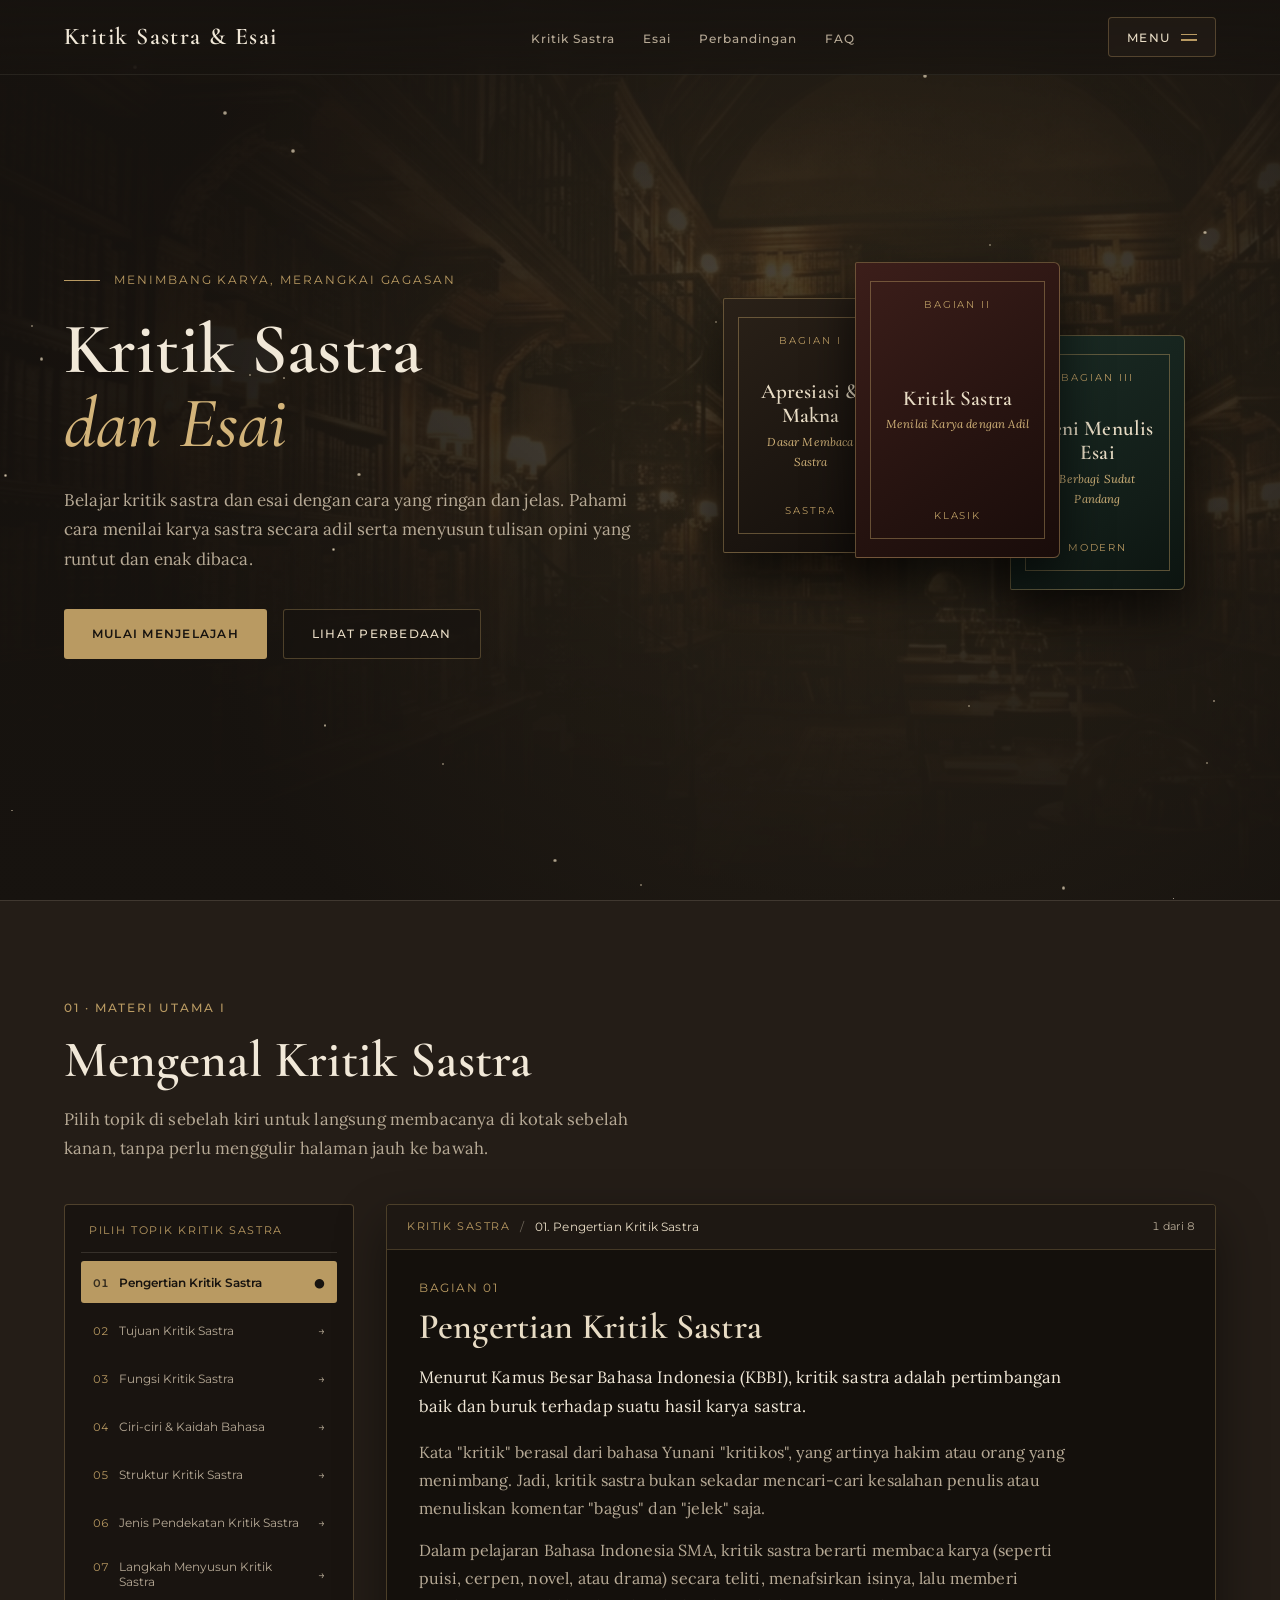
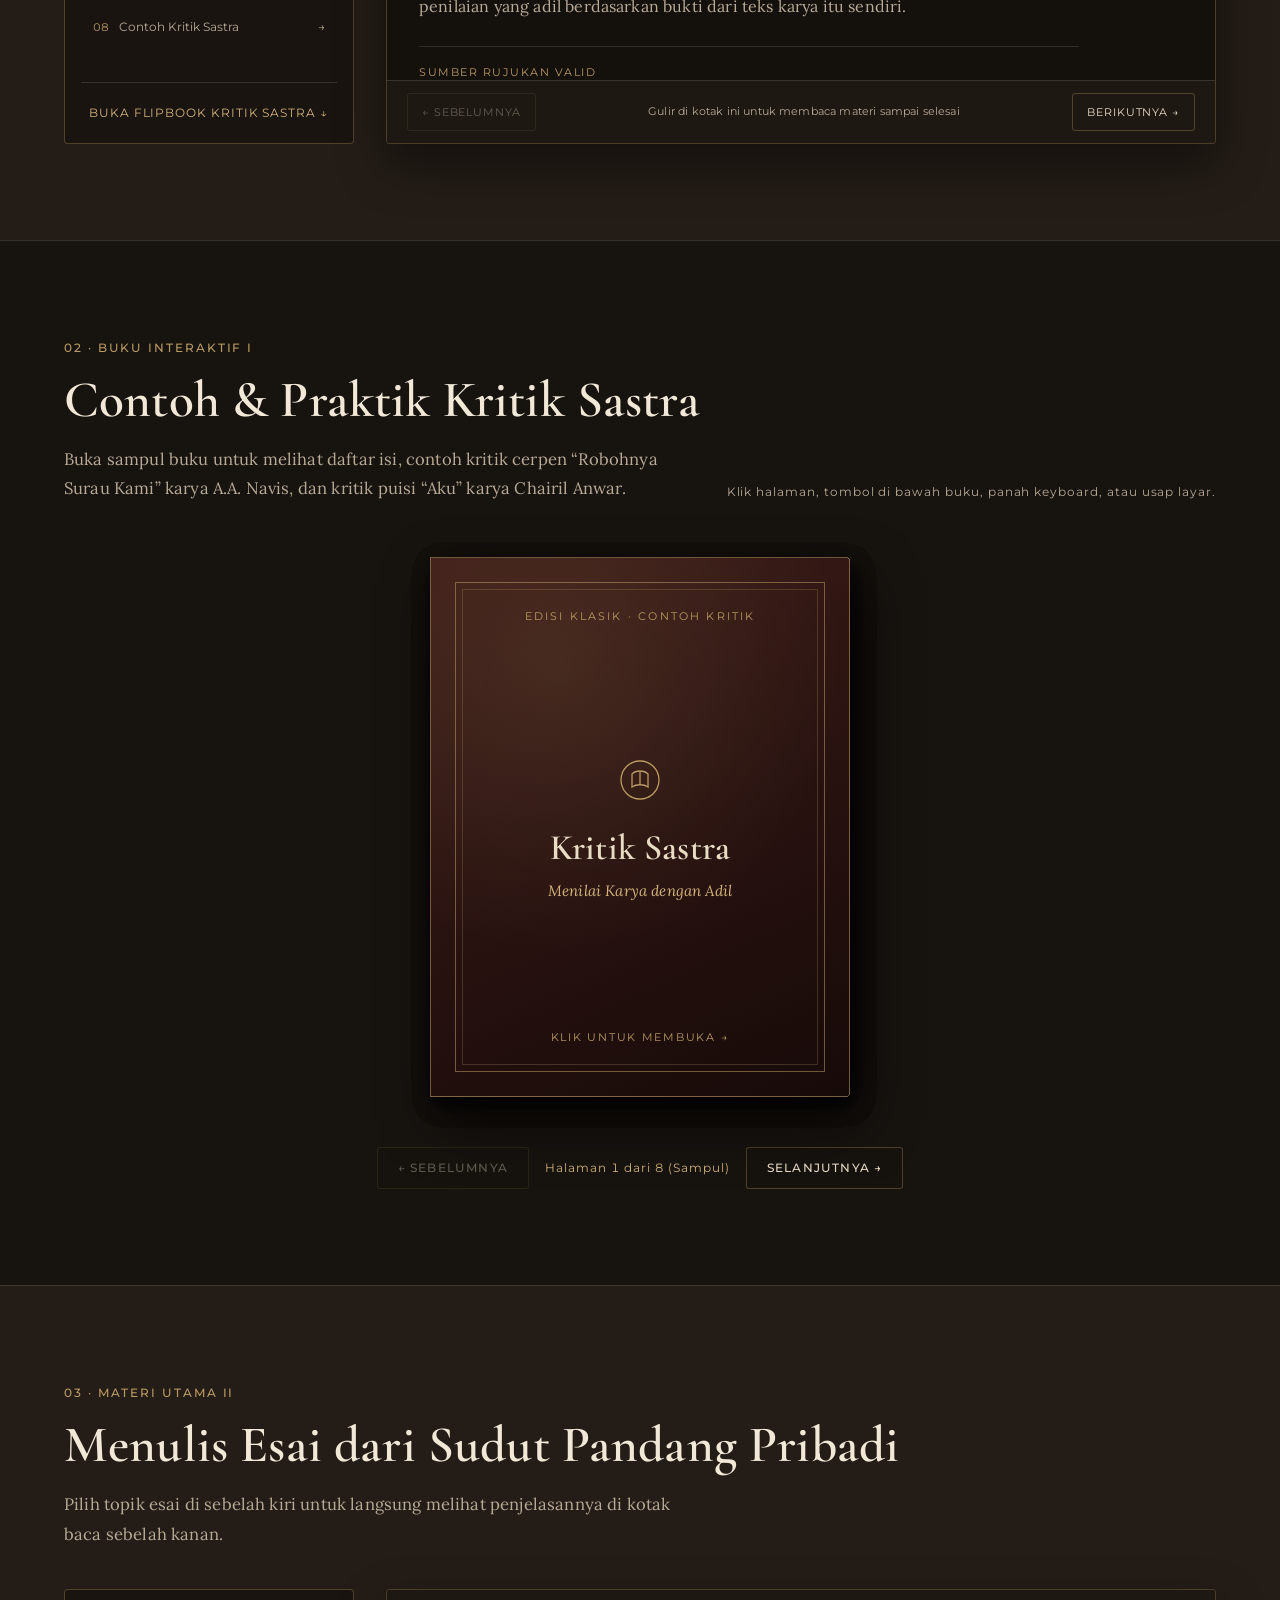
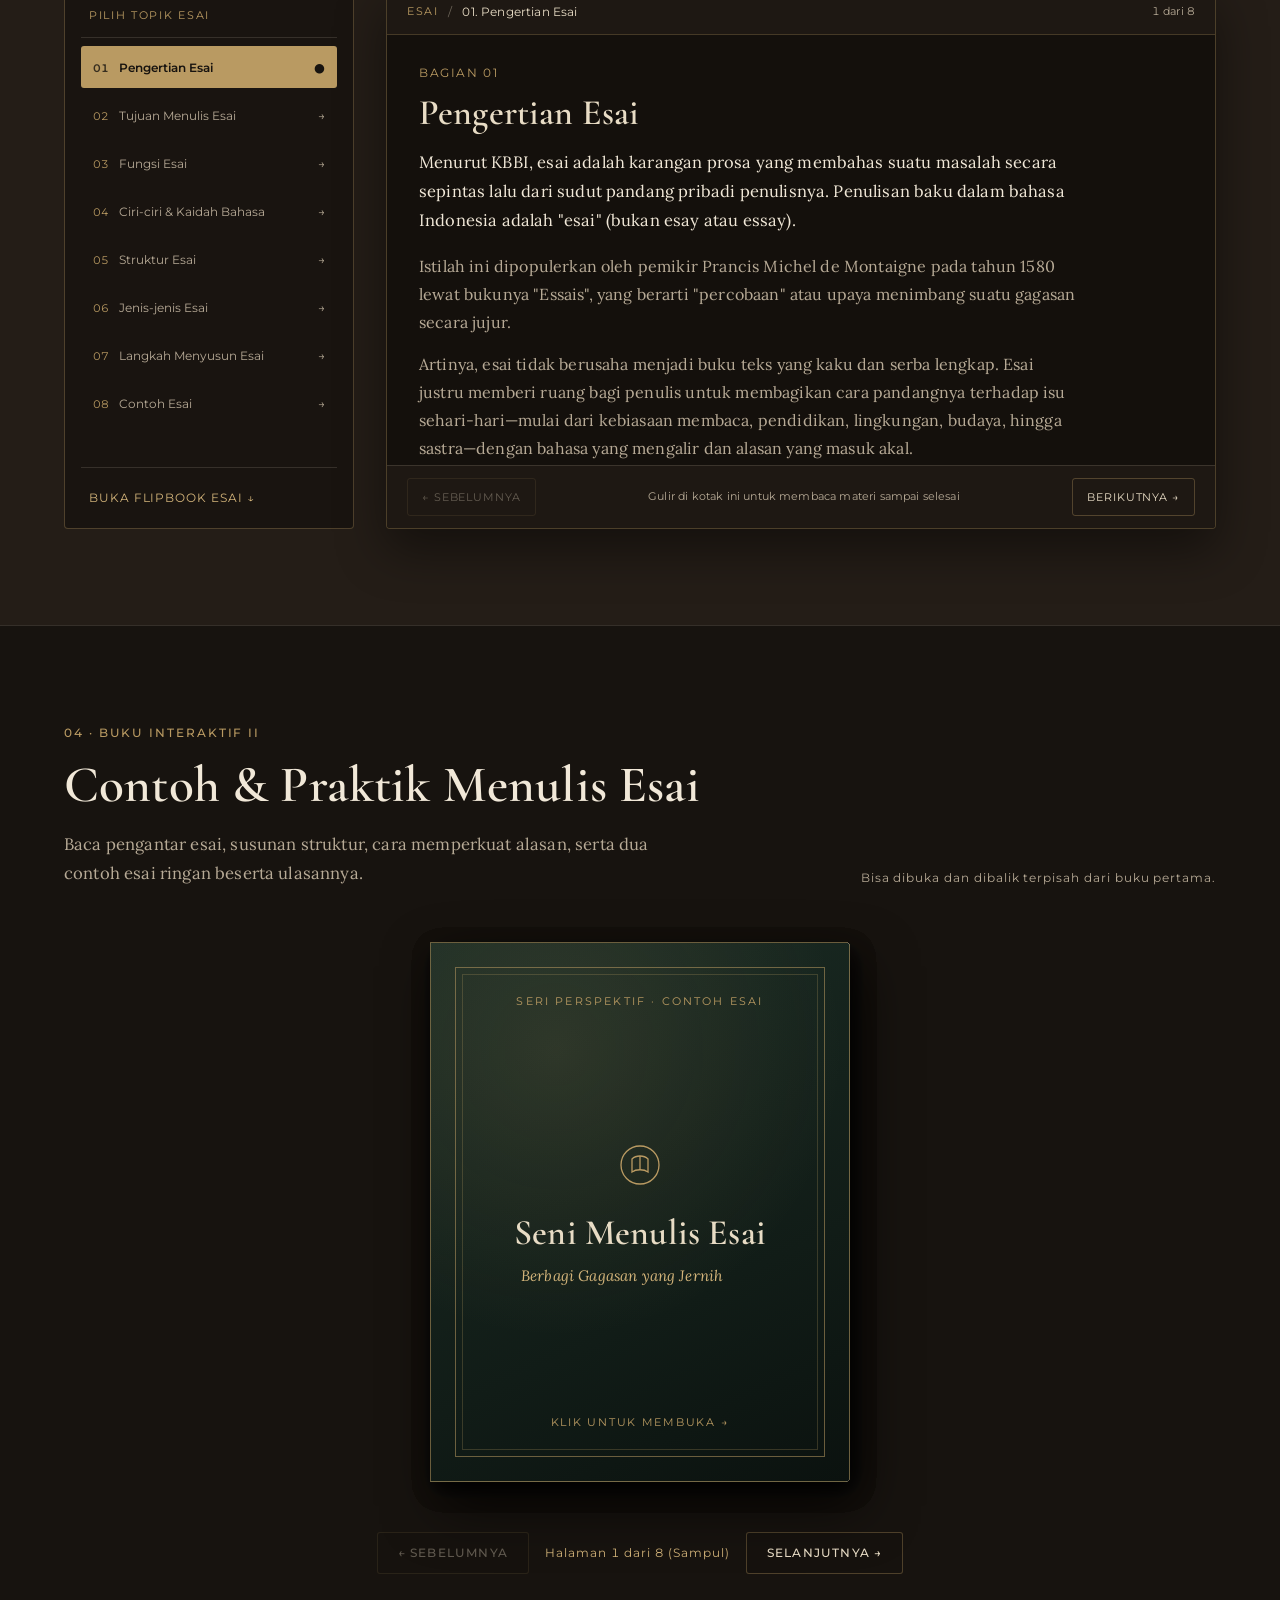
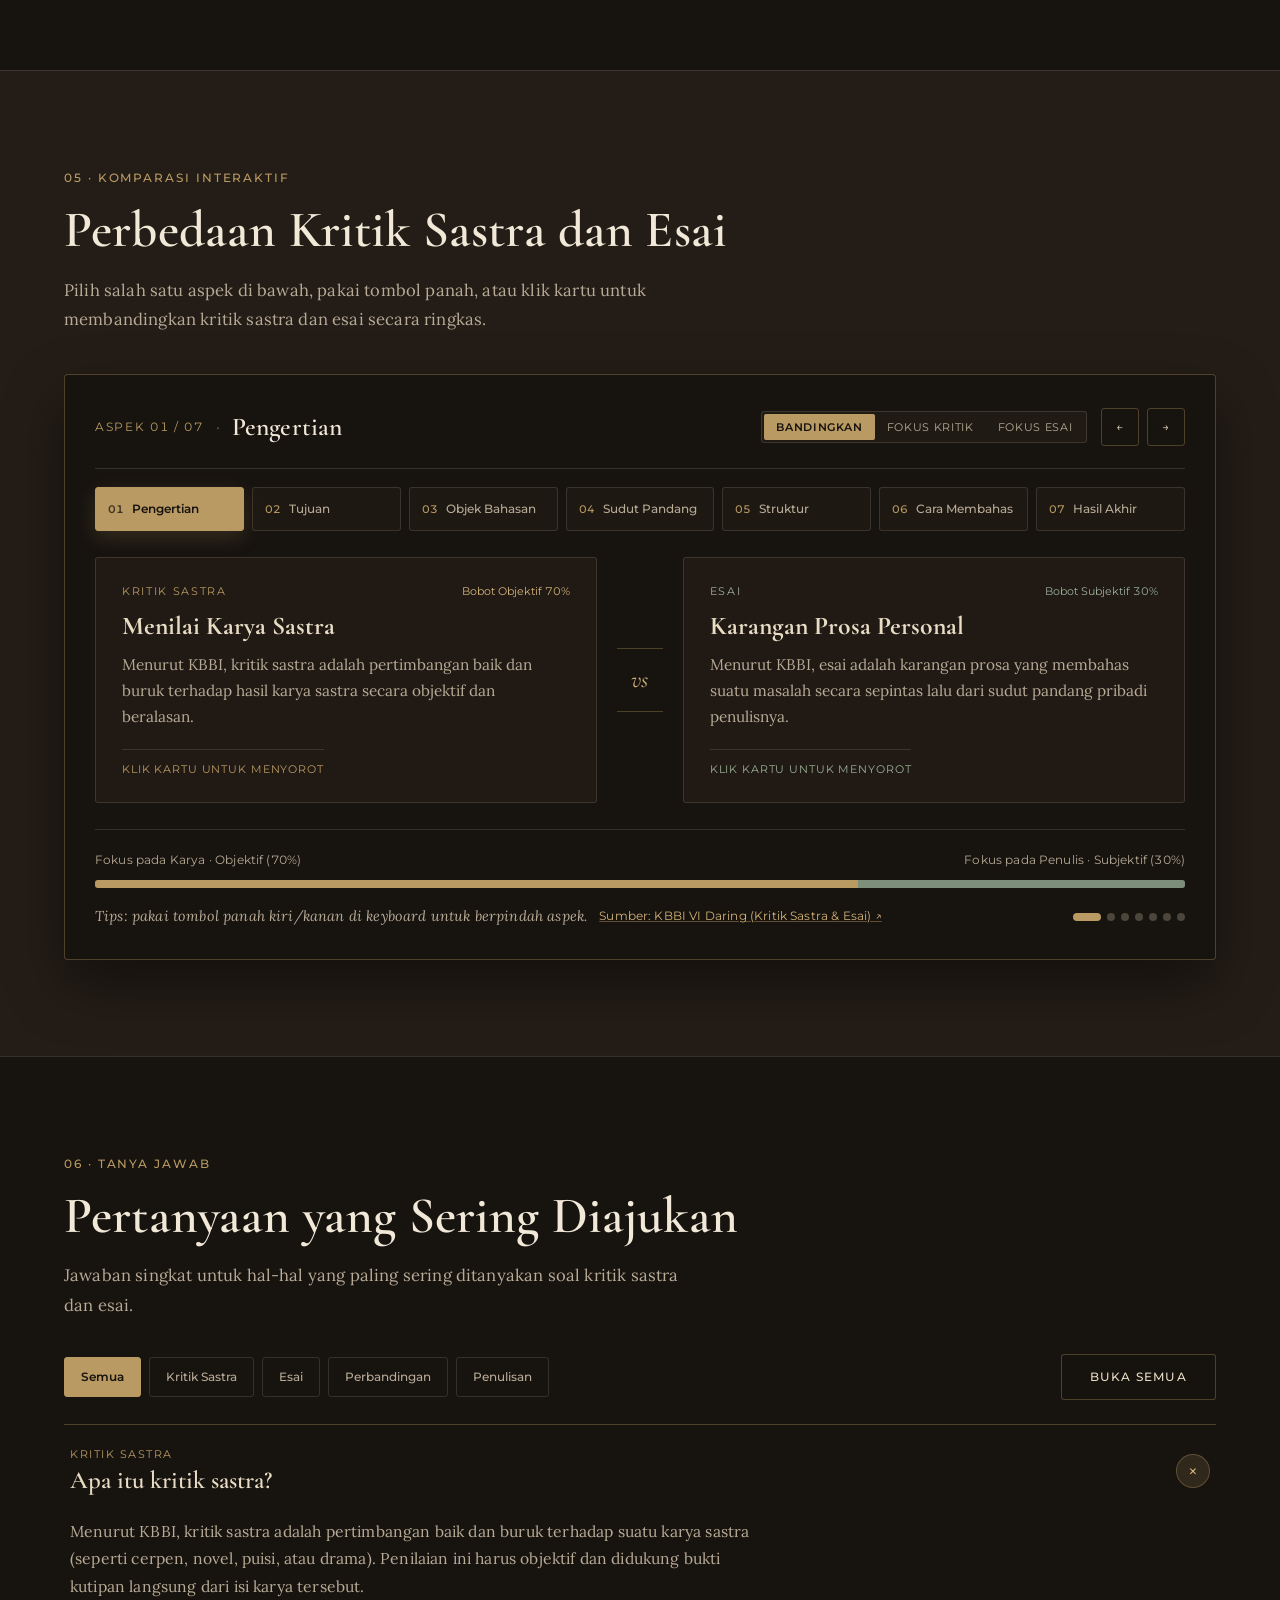
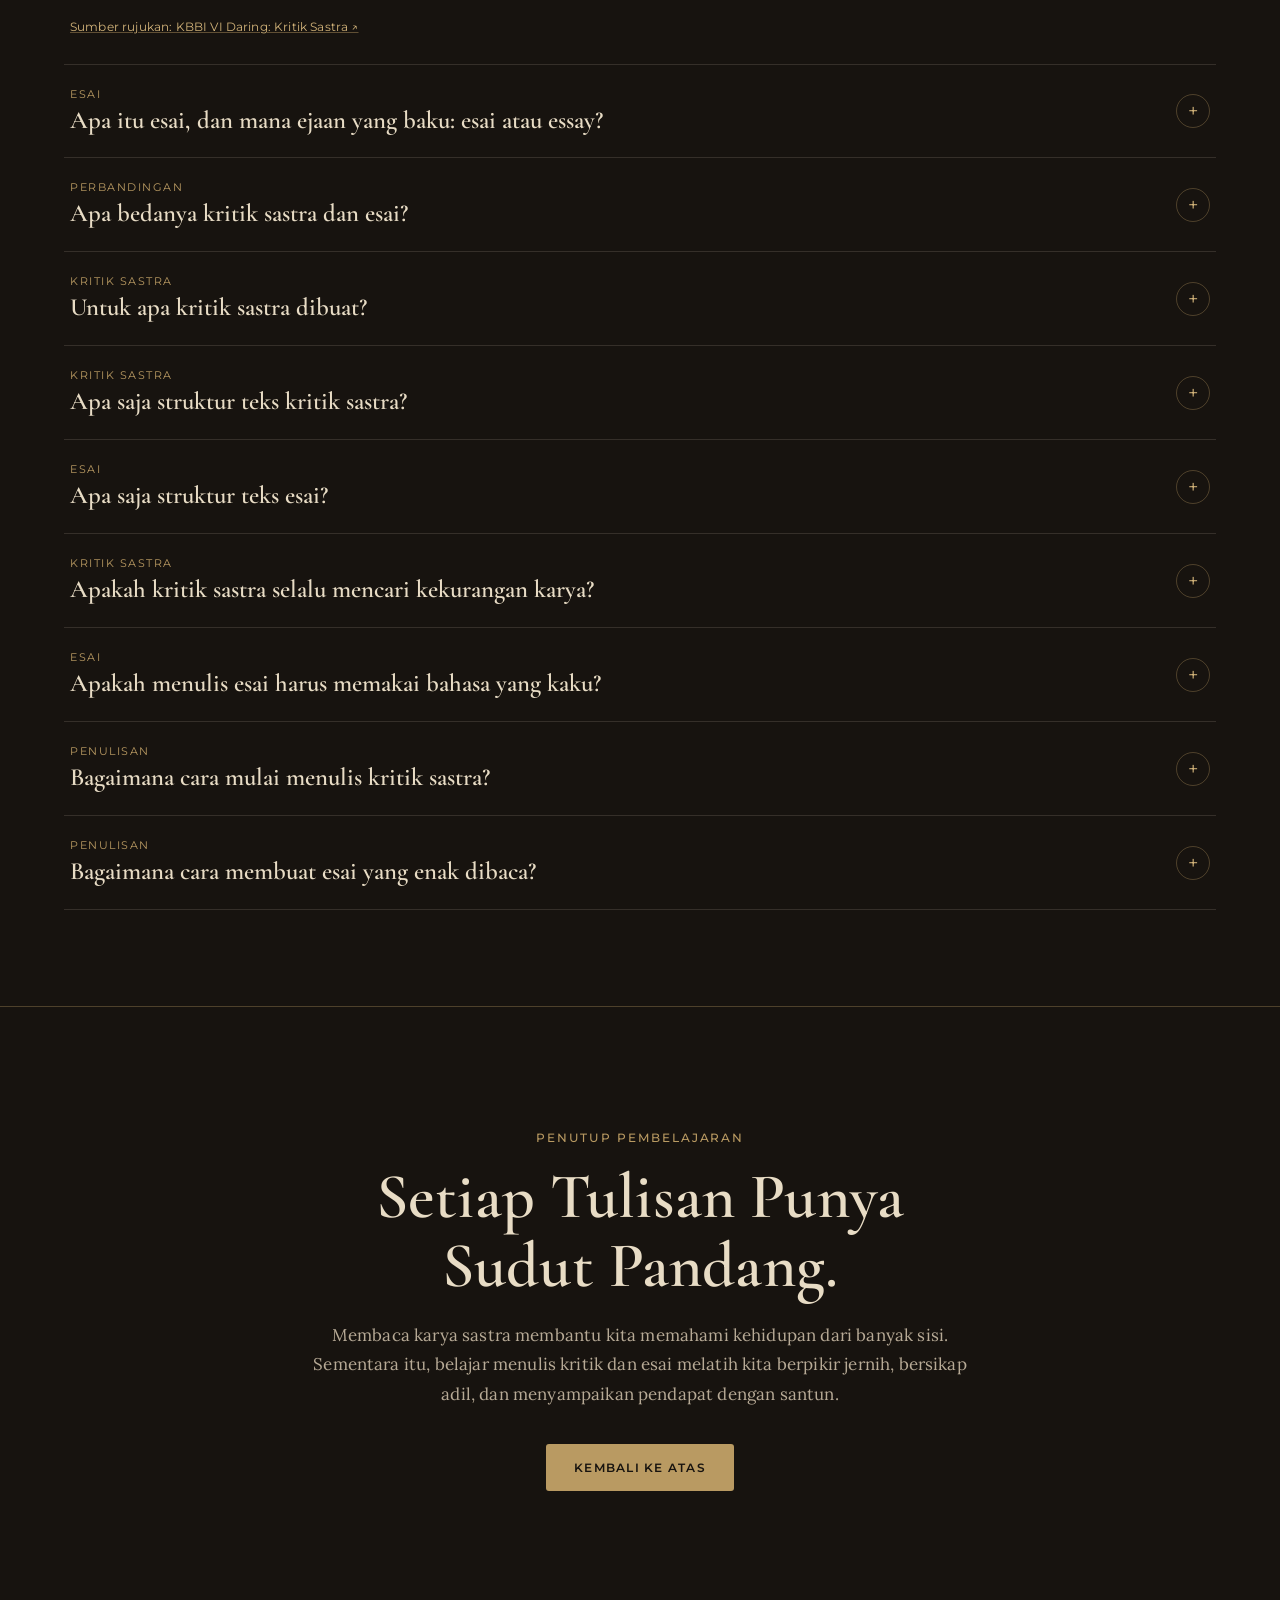
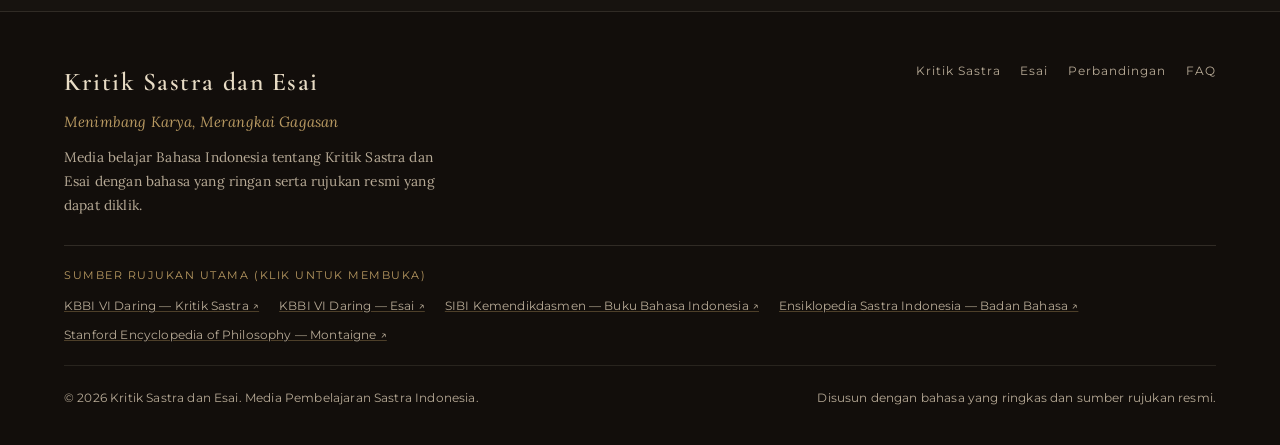
==== commit d8f09761: "feat: add source reference links to study materials Integrate source citation support into excerpt a" ====
--- a/literary.html
+++ b/literary.html
@@ -492,6 +492,17 @@
     .editorial-excerpt p { font-size: 0.96rem; color: var(--text-secondary); margin-bottom: 12px; }
     .editorial-excerpt p:last-child { margin-bottom: 0; }
 
+    .reader-sources { margin-top: 26px; padding-top: 16px; border-top: 1px solid var(--hairline); }
+    .reader-sources__label { font-family: var(--font-ui); font-size: 0.68rem; letter-spacing: 0.14em; text-transform: uppercase; color: var(--gold); margin-bottom: 10px; }
+    .reader-sources__list { display: flex; flex-wrap: wrap; gap: 8px; }
+    .reader-source-chip {
+      display: inline-flex; align-items: center; gap: 6px; padding: 6px 12px;
+      background-color: var(--bg-secondary); border: 1px solid var(--hairline-gold); border-radius: 3px;
+      font-family: var(--font-ui); font-size: 0.72rem; color: var(--parchment);
+      transition: border-color 0.2s ease, color 0.2s ease;
+    }
+    .reader-source-chip:hover { border-color: var(--gold-bright); color: var(--gold-bright); }
+
     .reader-frame__foot {
       padding: 12px 20px; background-color: #1E1813; border-top: 1px solid var(--hairline);
       display: flex; align-items: center; justify-content: space-between; gap: 14px; flex-shrink: 0;
@@ -577,6 +588,15 @@
       border-top: 1px solid rgba(90,72,55,0.2); padding-top: 8px; margin-top: 10px;
       font-family: var(--font-ui); font-size: 0.68rem; color: var(--parchment-muted); font-variant-numeric: tabular-nums;
     }
+    .page-parchment__sources { margin-top: 12px; padding-top: 10px; border-top: 1px solid rgba(90,72,55,0.2); }
+    .page-parchment__sources-label { font-family: var(--font-ui); font-size: 0.6rem; letter-spacing: 0.14em; text-transform: uppercase; color: var(--parchment-muted); margin-bottom: 4px; }
+    .page-parchment__sources-list { display: flex; flex-wrap: wrap; gap: 4px 12px; }
+    .page-parchment__source-link {
+      font-family: var(--font-ui); font-size: 0.72rem; color: #6b4423;
+      text-decoration: underline; text-decoration-color: rgba(107, 68, 35, 0.45);
+      transition: color 0.2s ease;
+    }
+    .page-parchment__source-link:hover { color: #1c130d; }
 
     .page-cover { height: 100%; padding: 24px; display: flex; flex-direction: column; justify-content: space-between; color: var(--parchment); border: 1px solid rgba(185,154,98,0.55); }
     .page-cover--criticism { background: radial-gradient(circle at 30% 20%, rgba(185,154,98,0.14), transparent 55%), linear-gradient(155deg, #3c1c18 0%, #24100e 65%, #160a08 100%); }
@@ -707,7 +727,14 @@
     .spectrum-foot {
       margin-top: 16px; display: flex; flex-wrap: wrap; align-items: center; justify-content: space-between; gap: 12px;
     }
+    .spectrum-foot-left { display: flex; flex-wrap: wrap; align-items: center; gap: 12px; }
     .spectrum-tip { font-style: italic; font-size: 0.9rem; color: var(--text-secondary); }
+    .comp-source-link, .faq-source-link {
+      display: inline-flex; align-items: center; gap: 5px; font-family: var(--font-ui); font-size: 0.72rem;
+      color: var(--gold-bright); text-decoration: underline; text-decoration-color: rgba(185, 154, 98, 0.45);
+      transition: color 0.2s ease;
+    }
+    .comp-source-link:hover, .faq-source-link:hover { color: var(--text-primary); }
     .comp-dots { display: flex; align-items: center; gap: 6px; }
     .comp-dot { height: 8px; width: 8px; border-radius: 999px; background-color: rgba(232, 220, 197, 0.25); transition: all 0.28s ease; }
     .comp-dot.is-active { width: 28px; background-color: var(--gold); }
@@ -731,6 +758,7 @@
     .faq-item.is-open .faq-panel { grid-template-rows: 1fr; }
     .faq-panel__inner { overflow: hidden; }
     .faq-panel__content { padding: 0 6px 24px; max-width: 72ch; color: var(--text-secondary); font-size: 0.98rem; line-height: 1.75; }
+    .faq-source-wrap { margin-top: 12px; }
 
     .closing { position: relative; padding: 120px 0; overflow: hidden; border-top: 1px solid var(--hairline-gold); background-color: var(--bg-primary); }
     .closing__bg { position: absolute; inset: -8%; z-index: 0; will-change: transform; background: radial-gradient(circle at 50% 50%, rgba(185,154,98,0.15), #17130F 72%); }
@@ -744,10 +772,15 @@
     .footer__top { display: flex; flex-wrap: wrap; justify-content: space-between; align-items: flex-start; gap: 32px; padding-bottom: 28px; border-bottom: 1px solid var(--hairline); }
     .footer__brand { font-family: var(--font-display); font-size: 1.6rem; font-weight: 600; letter-spacing: 0.06em; color: var(--parchment); }
     .footer__tagline { font-family: var(--font-body); font-style: italic; font-size: 0.92rem; color: var(--gold); margin-top: 4px; }
-    .footer__note { font-size: 0.86rem; color: var(--text-secondary); max-width: 42ch; margin-top: 10px; }
+    .footer__note { font-size: 0.86rem; color: var(--text-secondary); max-width: 44ch; margin-top: 10px; }
     .footer__nav { display: flex; flex-wrap: wrap; gap: 20px; }
     .footer__nav a { font-family: var(--font-ui); font-size: 0.76rem; letter-spacing: 0.08em; color: var(--text-secondary); }
     .footer__nav a:hover { color: var(--gold-bright); }
+    .footer__sources { padding: 20px 0; border-bottom: 1px solid rgba(232,220,197,0.1); }
+    .footer__sources-label { font-family: var(--font-ui); font-size: 0.68rem; letter-spacing: 0.14em; text-transform: uppercase; color: var(--gold); margin-bottom: 10px; }
+    .footer__sources-list { display: flex; flex-wrap: wrap; gap: 8px 20px; }
+    .footer__source-link { font-family: var(--font-ui); font-size: 0.75rem; color: var(--text-secondary); text-decoration: underline; text-decoration-color: rgba(185,154,98,0.35); transition: color 0.2s ease; }
+    .footer__source-link:hover { color: var(--gold-bright); }
     .footer__bottom { display: flex; flex-wrap: wrap; justify-content: space-between; gap: 16px; padding-top: 22px; font-family: var(--font-ui); font-size: 0.74rem; color: var(--text-secondary); }
   </style>
 </head>
@@ -792,7 +825,7 @@
         <li class="nav-overlay__item"><a href="#faq" data-overlay-link><span class="num">07</span> FAQ</a></li>
       </ul>
       <div class="nav-overlay__aside">
-        <p>Setiap karya sastra menyimpan lapisan makna, dan setiap esai menghadirkan cara pandang personal terhadap realitas manusia.</p>
+        <p>Membaca sastra melatih kita peka pada makna, dan menulis esai membantu kita merangkai pendapat dengan jernih.</p>
         <cite>Menimbang Karya, Merangkai Gagasan</cite>
       </div>
     </div>
@@ -824,7 +857,7 @@
         </div>
         <h1 class="hero__title">Kritik Sastra <em>dan Esai</em></h1>
         <p class="hero__desc">
-          Media pembelajaran interaktif Bahasa Indonesia untuk menyelami kritik sastra yang membedah nilai estetis sebuah karya, serta esai yang merangkai pandangan personal menjadi argumen yang bernas.
+          Belajar kritik sastra dan esai dengan cara yang ringan dan jelas. Pahami cara menilai karya sastra secara adil serta menyusun tulisan opini yang runtut dan enak dibaca.
         </p>
         <div class="hero__actions">
           <a href="#kritik-sastra" class="btn-primary">Mulai Menjelajah</a>
@@ -842,7 +875,7 @@
                 <span class="hero-book__roman">BAGIAN I</span>
                 <div>
                   <div class="hero-book__name">Apresiasi &amp; Makna</div>
-                  <div class="hero-book__sub">Landasan Literasi</div>
+                  <div class="hero-book__sub">Dasar Membaca Sastra</div>
                 </div>
                 <span class="hero-book__roman">SASTRA</span>
               </div>
@@ -859,7 +892,7 @@
                 <span class="hero-book__roman">BAGIAN II</span>
                 <div>
                   <div class="hero-book__name">Kritik Sastra</div>
-                  <div class="hero-book__sub">Menilai Karya Sastra</div>
+                  <div class="hero-book__sub">Menilai Karya dengan Adil</div>
                 </div>
                 <span class="hero-book__roman">KLASIK</span>
               </div>
@@ -876,7 +909,7 @@
                 <span class="hero-book__roman">BAGIAN III</span>
                 <div>
                   <div class="hero-book__name">Seni Menulis Esai</div>
-                  <div class="hero-book__sub">Gagasan &amp; Perspektif</div>
+                  <div class="hero-book__sub">Berbagi Sudut Pandang</div>
                 </div>
                 <span class="hero-book__roman">MODERN</span>
               </div>
@@ -894,9 +927,9 @@
     <div class="container">
       <div class="reveal">
         <p class="section-kicker">01 · Materi Utama I</p>
-        <h2 class="section-title">Seni Mengkaji Karya Sastra</h2>
+        <h2 class="section-title">Mengenal Kritik Sastra</h2>
         <p class="section-subtitle">
-          Klik subbab di sebelah kiri untuk langsung membacanya pada layar kajian di sebelah kanan tanpa perlu menggulir halaman jauh ke bawah.
+          Pilih topik di sebelah kiri untuk langsung membacanya di kotak sebelah kanan, tanpa perlu menggulir halaman jauh ke bawah.
         </p>
       </div>
 
@@ -912,12 +945,12 @@
       <div class="flipbook-section-head reveal">
         <div>
           <p class="section-kicker">02 · Buku Interaktif I</p>
-          <h2 class="section-title">Antologi &amp; Praktik Kritik Sastra</h2>
+          <h2 class="section-title">Contoh &amp; Praktik Kritik Sastra</h2>
           <p class="section-subtitle">
-            Buka sampul buku untuk menelaah daftar isi, contoh kritik cerpen “Robohnya Surau Kami” karya A.A. Navis, dan kritik puisi “Aku” karya Chairil Anwar.
+            Buka sampul buku untuk melihat daftar isi, contoh kritik cerpen “Robohnya Surau Kami” karya A.A. Navis, dan kritik puisi “Aku” karya Chairil Anwar.
           </p>
         </div>
-        <div class="flipbook-hint">Klik halaman, tombol navigasi, panah keyboard, atau usap layar.</div>
+        <div class="flipbook-hint">Klik halaman, tombol di bawah buku, panah keyboard, atau usap layar.</div>
       </div>
 
       <div class="flipbook-wrapper reveal" id="criticismFlipbookMount"></div>
@@ -931,9 +964,9 @@
     <div class="container">
       <div class="reveal">
         <p class="section-kicker">03 · Materi Utama II</p>
-        <h2 class="section-title">Kekuatan Perspektif Personal</h2>
+        <h2 class="section-title">Menulis Esai dari Sudut Pandang Pribadi</h2>
         <p class="section-subtitle">
-          Pilih topik pembahasan esai di sebelah kiri untuk menampilkan materinya secara langsung pada panel baca sebelah kanan.
+          Pilih topik esai di sebelah kiri untuk langsung melihat penjelasannya di kotak baca sebelah kanan.
         </p>
       </div>
 
@@ -949,12 +982,12 @@
       <div class="flipbook-section-head reveal">
         <div>
           <p class="section-kicker">04 · Buku Interaktif II</p>
-          <h2 class="section-title">Antologi &amp; Praktik Penulisan Esai</h2>
+          <h2 class="section-title">Contoh &amp; Praktik Menulis Esai</h2>
           <p class="section-subtitle">
-            Jelajahi pengantar esai, kerangka struktur, strategi pengembangan argumentasi, serta dua contoh esai tematik beserta bedah strukturnya.
+            Baca pengantar esai, susunan struktur, cara memperkuat alasan, serta dua contoh esai ringan beserta ulasannya.
           </p>
         </div>
-        <div class="flipbook-hint">Sistem navigasi independen · Dapat dibuka bersamaan.</div>
+        <div class="flipbook-hint">Bisa dibuka dan dibalik terpisah dari buku pertama.</div>
       </div>
 
       <div class="flipbook-wrapper reveal" id="essayFlipbookMount"></div>
@@ -970,7 +1003,7 @@
         <p class="section-kicker">05 · Komparasi Interaktif</p>
         <h2 class="section-title">Perbedaan Kritik Sastra dan Esai</h2>
         <p class="section-subtitle">
-          Pilih aspek pembeda di bawah, gunakan tombol navigasi langkah, atau klik salah satu kartu untuk memfokuskan cara pandang kritik sastra dan esai secara interaktif.
+          Pilih salah satu aspek di bawah, pakai tombol panah, atau klik kartu untuk membandingkan kritik sastra dan esai secara ringkas.
         </p>
       </div>
 
@@ -1020,15 +1053,18 @@
 
         <div class="spectrum-bar-wrap">
           <div class="spectrum-bar-labels">
-            <span id="spectrumLabelLeft">Orientasi Objektif · Analisis Karya</span>
-            <span id="spectrumLabelRight">Orientasi Subjektif · Refleksi Gagasan</span>
+            <span id="spectrumLabelLeft">Fokus pada Karya · Objektif</span>
+            <span id="spectrumLabelRight">Fokus pada Penulis · Subjektif</span>
           </div>
           <div class="spectrum-track" aria-hidden="true">
             <div class="spectrum-fill-left" id="spectrumLeft" style="width: 65%"></div>
             <div class="spectrum-fill-right" id="spectrumRight" style="width: 35%"></div>
           </div>
           <div class="spectrum-foot">
-            <span class="spectrum-tip">Tips: gunakan tombol panah kiri/kanan pada papan ketik untuk berpindah antar aspek.</span>
+            <div class="spectrum-foot-left">
+              <span class="spectrum-tip">Tips: pakai tombol panah kiri/kanan di keyboard untuk berpindah aspek.</span>
+              <a class="comp-source-link" id="compSourceLink" href="https://kbbi.kemendikdasmen.go.id/entri/esai" target="_blank" rel="noopener noreferrer">Sumber ↗</a>
+            </div>
             <div class="comp-dots" id="compDots" aria-label="Indikator aspek"></div>
           </div>
         </div>
@@ -1045,7 +1081,7 @@
         <p class="section-kicker">06 · Tanya Jawab</p>
         <h2 class="section-title">Pertanyaan yang Sering Diajukan</h2>
         <p class="section-subtitle">
-          Semua hal penting yang perlu dipahami seputar kritik sastra dan penulisan esai.
+          Jawaban singkat untuk hal-hal yang paling sering ditanyakan soal kritik sastra dan esai.
         </p>
       </div>
 
@@ -1074,9 +1110,9 @@
 
     <div class="container closing__content reveal">
       <p class="section-kicker">Penutup Pembelajaran</p>
-      <h2 class="closing__title">Setiap Kata Menyimpan Cara Pandang.</h2>
+      <h2 class="closing__title">Setiap Tulisan Punya Sudut Pandang.</h2>
       <p class="closing__text">
-        Membaca dengan saksama melatih kita memahami manusia dari berbagai zaman, sementara menulis kritik sastra dan esai mengajak kita merawat nalar, kepekaan rasa, serta keberanian menyuarakan pandangan secara bermartabat.
+        Membaca karya sastra membantu kita memahami kehidupan dari banyak sisi. Sementara itu, belajar menulis kritik dan esai melatih kita berpikir jernih, bersikap adil, dan menyampaikan pendapat dengan santun.
       </p>
       <a href="#hero" class="btn-primary">Kembali ke Atas</a>
     </div>
@@ -1092,7 +1128,7 @@
           <div class="footer__brand">Kritik Sastra dan Esai</div>
           <div class="footer__tagline">Menimbang Karya, Merangkai Gagasan</div>
           <p class="footer__note">
-            Website ini merupakan media pembelajaran interaktif Bahasa Indonesia mengenai Kritik Sastra dan Esai.
+            Media belajar Bahasa Indonesia tentang Kritik Sastra dan Esai dengan bahasa yang ringan serta rujukan resmi yang dapat diklik.
           </p>
         </div>
 
@@ -1104,9 +1140,14 @@
         </nav>
       </div>
 
+      <div class="footer__sources">
+        <div class="footer__sources-label">Sumber Rujukan Utama (Klik untuk Membuka)</div>
+        <div class="footer__sources-list" id="footerSourcesList"></div>
+      </div>
+
       <div class="footer__bottom">
         <span>&copy; <span id="currentYear"></span> Kritik Sastra dan Esai. Media Pembelajaran Sastra Indonesia.</span>
-        <span>Disusun dengan pendekatan editorial &amp; literasi kritis.</span>
+        <span>Disusun dengan bahasa yang ringkas dan sumber rujukan resmi.</span>
       </div>
     </div>
   </footer>
@@ -1115,99 +1156,140 @@
        MODULAR DATA & INTERACTIVE SCRIPT (VANILLA JAVASCRIPT)
        ======================================================================== -->
   <script>
+    /* SUMBER RUJUKAN UTAMA */
+    const primarySources = [
+      { label: 'KBBI VI Daring — Kritik Sastra', url: 'https://kbbi.kemendikdasmen.go.id/entri/kritik%20sastra' },
+      { label: 'KBBI VI Daring — Esai', url: 'https://kbbi.kemendikdasmen.go.id/entri/esai' },
+      { label: 'SIBI Kemendikdasmen — Buku Bahasa Indonesia', url: 'https://buku.kemendikdasmen.go.id/' },
+      { label: 'Ensiklopedia Sastra Indonesia — Badan Bahasa', url: 'https://ensiklopedia.kemendikdasmen.go.id/sastra/' },
+      { label: 'Stanford Encyclopedia of Philosophy — Montaigne', url: 'https://plato.stanford.edu/entries/montaigne/' }
+    ];
+
     /* DATA 1: MATERI KRITIK SASTRA (8 Topik) */
     const criticismContent = [
       {
         id: 'ks-1',
         num: '01',
         title: 'Pengertian Kritik Sastra',
-        lead: 'Kritik sastra merupakan cabang studi sastra yang berfokus pada kegiatan menganalisis, menafsirkan, dan menilai mutu sebuah karya sastra secara objektif. Istilah kritik berasal dari bahasa Yunani “kritikos” yang bermakna hakim atau pihak yang menimbang.',
+        lead: 'Menurut Kamus Besar Bahasa Indonesia (KBBI), kritik sastra adalah pertimbangan baik dan buruk terhadap suatu hasil karya sastra.',
         paragraphs: [
-          'Dalam pembelajaran Bahasa Indonesia tingkat SMA, kritik sastra dipahami sebagai pertimbangan baik dan buruk suatu karya sastra secara objektif. Artinya, seorang kritikus tidak berhenti pada kesan suka atau tidak suka, melainkan membuktikan penilaiannya melalui pengamatan cermat terhadap unsur pembangun karya tersebut.'
+          'Kata "kritik" berasal dari bahasa Yunani "kritikos", yang artinya hakim atau orang yang menimbang. Jadi, kritik sastra bukan sekadar mencari-cari kesalahan penulis atau menuliskan komentar "bagus" dan "jelek" saja.',
+          'Dalam pelajaran Bahasa Indonesia SMA, kritik sastra berarti membaca karya (seperti puisi, cerpen, novel, atau drama) secara teliti, menafsirkan isinya, lalu memberi penilaian yang adil berdasarkan bukti dari teks karya itu sendiri.'
+        ],
+        sources: [
+          { label: 'KBBI VI Daring: Kritik Sastra', url: 'https://kbbi.kemendikdasmen.go.id/entri/kritik%20sastra' },
+          { label: 'KBBI VI Daring: Kritik', url: 'https://kbbi.kemendikdasmen.go.id/entri/kritik' },
+          { label: 'Wikipedia: Kritik Sastra', url: 'https://id.wikipedia.org/wiki/Kritik_sastra' }
         ]
       },
       {
         id: 'ks-2',
         num: '02',
         title: 'Tujuan Kritik Sastra',
-        lead: 'Setiap kritik sastra ditulis untuk menyingkap nilai estetis, kedalaman makna, dan kualitas pencapaian artistik suatu karya.',
+        lead: 'Kritik sastra ditulis agar karya sastra bisa dipahami lebih dalam dan dinilai secara jujur.',
         items: [
-          { label: 'Menilai Kualitas Karya secara Adil', desc: 'Menunjukkan kekuatan maupun titik lemah karya berdasarkan argumen rasional dan bukti tekstual.' },
-          { label: 'Memperdalam Pemahaman Pembaca', desc: 'Membantu pembaca menangkap simbol, ironi, latar sosial, atau gagasan tersembunyi di balik teks.' },
-          { label: 'Mendorong Pertumbuhan Sastra', desc: 'Menjadi dialog konstruktif agar pengarang terus mengasah teknik penceritaan, diksi, dan kepekaan tema.' }
+          { label: 'Menilai mutu karya secara adil', desc: 'Menunjukkan bagian mana yang sudah kuat dan bagian mana yang masih kurang dengan alasan yang masuk akal.' },
+          { label: 'Membantu pembaca memahami isi karya', desc: 'Menjelaskan makna tersirat, simbol, konflik, atau pesan cerita yang mungkin terlewat saat dibaca sepintas.' },
+          { label: 'Mendorong karya sastra makin berkembang', desc: 'Memberi masukan yang membangun supaya penulis terus mengasah teknik bercerita dan pilihan katanya.' }
+        ],
+        sources: [
+          { label: 'SIBI Kemendikdasmen — Buku Bahasa Indonesia SMA', url: 'https://buku.kemendikdasmen.go.id/' },
+          { label: 'Wikipedia: Kritik Sastra', url: 'https://id.wikipedia.org/wiki/Kritik_sastra' }
         ]
       },
       {
         id: 'ks-3',
         num: '03',
         title: 'Fungsi Kritik Sastra',
-        lead: 'Kehadiran kritik sastra menghidupkan ekosistem literasi melalui tiga peran yang saling terhubung:',
+        lead: 'Kritik sastra punya peran nyata bagi pembaca, pengarang, dan dunia sastra itu sendiri:',
         items: [
-          { label: 'Fungsi bagi Pembaca', desc: 'Menjadi kompas apresiasi agar pembaca tidak hanya menikmati alur permukaan, tetapi juga memahami mutu nilai kemanusiaan di dalamnya.' },
-          { label: 'Fungsi bagi Pengarang', desc: 'Memberikan umpan balik objektif tentang keberhasilan maupun celah karya sebagai bahan evaluasi kreatif.' },
-          { label: 'Fungsi bagi Perkembangan Ilmu Sastra', desc: 'Menguji teori sastra pada karya nyata sehingga melahirkan pemetaan sejarah, aliran, dan estetika sastra Indonesia.' }
+          { label: 'Untuk pembaca', desc: 'Menjadi panduan dalam memilih bacaan bermutu dan melatih kepekaan saat menikmati sebuah karya.' },
+          { label: 'Untuk pengarang', desc: 'Menjadi cermin atas karya yang dibuat: bagian mana yang berhasil menyentuh pembaca dan mana yang perlu diperbaiki.' },
+          { label: 'Untuk perkembangan sastra', desc: 'Membantu mencatat sejarah sastra, memetakan ciri khas tiap zaman, dan menguji teori sastra pada karya nyata.' }
+        ],
+        sources: [
+          { label: 'Ensiklopedia Sastra Indonesia — Badan Bahasa', url: 'https://ensiklopedia.kemendikdasmen.go.id/sastra/' },
+          { label: 'SIBI Kemendikdasmen', url: 'https://buku.kemendikdasmen.go.id/' }
         ]
       },
       {
         id: 'ks-4',
         num: '04',
-        title: 'Ciri-ciri Kritik Sastra',
-        lead: 'Agar dapat dibedakan dari ulasan singkat atau opini bebas, kritik sastra memiliki karakter khas berikut:',
+        title: 'Ciri-ciri & Kaidah Bahasa',
+        lead: 'Supaya tidak tertukar dengan ulasan singkat atau komentar bebas di media sosial, kritik sastra punya ciri khas berikut:',
         items: [
-          { label: 'Bersifat Objektif dan Terbuka', desc: 'Penilaian didasarkan pada fakta di dalam teks sastra, bukan sentimen pribadi terhadap pengarang.' },
-          { label: 'Berbasis Bukti Tekstual', desc: 'Setiap klaim keunggulan atau kelemahan disertai kutipan dialog, bait puisi, atau cuplikan adegan.' },
-          { label: 'Menggunakan Bahasa Argumentatif-Lugas', desc: 'Pilihan katanya jelas, runtut, tidak bertele-tele, dan mematuhi kaidah bahasa Indonesia baku.' },
-          { label: 'Memuat Pertimbangan Nilai', desc: 'Tidak hanya meringkas sinopsis, melainkan menimbang keberhasilan estetika serta relevansi tema karya.' }
+          { label: 'Objektif dan seimbang', desc: 'Penilaian berangkat dari isi karya, bukan karena suka atau tidak suka secara pribadi kepada pengarangnya.' },
+          { label: 'Disertai bukti kutipan teks', desc: 'Setiap pendapat harus dibuktikan lewat kutipan dialog, bait puisi, watak tokoh, atau adegan di dalam karya.' },
+          { label: 'Memuat pertimbangan baik dan buruk', desc: 'Tidak berhenti pada ringkasan cerita (sinopsis), melainkan menimbang kelebihan dan kekurangan karya tersebut.' },
+          { label: 'Kaidah bahasa argumentatif', desc: 'Menggunakan kata kerja mental (menilai, menduga), konjungsi sebab-akibat (karena, oleh sebab itu), pernyataan persuasif, serta istilah sastra (alur, latar, diksi).' }
+        ],
+        sources: [
+          { label: 'SIBI Kemendikdasmen — Kaidah Kritik & Esai', url: 'https://buku.kemendikdasmen.go.id/' },
+          { label: 'KBBI VI Daring: Kritik Sastra', url: 'https://kbbi.kemendikdasmen.go.id/entri/kritik%20sastra' }
         ]
       },
       {
         id: 'ks-5',
         num: '05',
         title: 'Struktur Kritik Sastra',
-        lead: 'Secara umum, teks kritik sastra disusun mengikuti struktur teks eksposisi-argumentatif yang terdiri atas tiga tahap utama:',
+        lead: 'Dalam buku pelajaran Bahasa Indonesia SMA, teks kritik sastra disusun mengikuti pola teks eksposisi yang terdiri atas tiga bagian:',
         items: [
-          { label: '1. Evaluasi (Pernyataan Pendapat / Tesis)', desc: 'Berisi pengenalan identitas karya (judul, pengarang, penerbit, tahun) disertai penilaian umum atau sudut pandang kritikus terhadap karya tersebut.' },
-          { label: '2. Deskripsi Teks & Tafsiran (Rangkaian Argumen)', desc: 'Memaparkan gambaran singkat isi karya lalu menguraikan analisis unsur intrinsik (tema, alur, penokohan, latar, gaya bahasa, amanat) maupun unsur ekstrinsik dengan kutipan pendukung.' },
-          { label: '3. Penegasan Ulang (Simpulan & Rekomendasi)', desc: 'Merangkum hasil penilaian—baik kelebihan maupun kekurangan—serta menyampaikan rekomendasi kepada pembaca sastra.' }
+          { label: '1. Pernyataan Pendapat (Tesis / Evaluasi Awal)', desc: 'Mengenalkan identitas karya (judul, pengarang, tahun terbit) serta menyampaikan pandangan awal penulis kritik tentang karya tersebut.' },
+          { label: '2. Rangkaian Argumen (Deskripsi & Analisis)', desc: 'Memaparkan sinopsis singkat, lalu mengupas unsur intrinsik (tema, alur, tokoh, latar, gaya bahasa, amanat) maupun ekstrinsik lengkap dengan bukti kutipan.' },
+          { label: '3. Penegasan Ulang (Simpulan)', desc: 'Menegaskan kembali penilaian akhir—baik keunggulan maupun keterbatasan karya—serta rekomendasi bagi pembaca.' }
+        ],
+        sources: [
+          { label: 'SIBI Kemendikdasmen — Buku Bahasa Indonesia Kelas XII', url: 'https://buku.kemendikdasmen.go.id/' },
+          { label: 'Wikipedia: Kritik Sastra', url: 'https://id.wikipedia.org/wiki/Kritik_sastra' }
         ]
       },
       {
         id: 'ks-6',
         num: '06',
-        title: 'Jenis-jenis Kritik Sastra',
-        lead: 'Berdasarkan orientasi analisis yang dikemukakan oleh M.H. Abrams dan tradisi studi sastra, kritik sastra terbagi menjadi empat pendekatan utama:',
+        title: 'Jenis Pendekatan Kritik Sastra',
+        lead: 'Ahli sastra M.H. Abrams dalam bukunya The Mirror and the Lamp (1953) membagi pendekatan kritik sastra menjadi empat sudut pandang utama:',
         items: [
-          { label: 'Kritik Mimetik', desc: 'Menilai karya berdasarkan sejauh mana karya tersebut merefleksikan realitas sosial, budaya, dan kehidupan masyarakat.' },
-          { label: 'Kritik Pragmatik', desc: 'Menilai keberhasilan karya melalui efek atau manfaat moral, emosional, dan edukatif yang dirasakan pembaca.' },
-          { label: 'Kritik Ekspresif', desc: 'Menelaah karya sebagai ekspresi pengalaman batin, pandangan hidup, dan latar biografis pengarangnya.' },
-          { label: 'Kritik Objektif (Struktural)', desc: 'Memandang karya sastra sebagai dunia otonom yang dinilai semata-mata dari keutuhan unsur intrinsik di dalam teks.' }
+          { label: 'Pendekatan Mimetik (Alam & Realitas)', desc: 'Menilai seberapa jauh karya sastra mencerminkan kehidupan nyata, budaya, dan kondisi masyarakat.' },
+          { label: 'Pendekatan Pragmatik (Pembaca)', desc: 'Menilai karya dari dampaknya kepada pembaca—apakah menghibur, menggerakkan emosi, atau memberi pelajaran moral.' },
+          { label: 'Pendekatan Ekspresif (Pengarang)', desc: 'Melihat karya sebagai cerminan perasaan, pengalaman hidup, dan pemikiran pribadi pengarangnya.' },
+          { label: 'Pendekatan Objektif (Karya Itu Sendiri)', desc: 'Fokus meneliti isi teks secara mandiri lewat keterpaduan unsur intrinsiknya, tanpa mengaitkannya dengan hal di luar teks.' }
+        ],
+        sources: [
+          { label: 'M.H. Abrams — The Mirror and the Lamp (1953)', url: 'https://en.wikipedia.org/wiki/The_Mirror_and_the_Lamp' },
+          { label: 'Wikipedia: Kritik Sastra', url: 'https://id.wikipedia.org/wiki/Kritik_sastra' }
         ]
       },
       {
         id: 'ks-7',
         num: '07',
-        title: 'Langkah-langkah Menyusun Kritik Sastra',
-        lead: 'Untuk menghasilkan kritik sastra yang tajam dan bertanggung jawab, ikuti tahapan kerja berikut:',
+        title: 'Langkah Menyusun Kritik Sastra',
+        lead: 'Agar tulisan kritikmu rapi dan meyakinkan, ikuti empat langkah sederhana ini:',
         items: [
-          { label: 'Langkah 1 · Pembacaan Mendalam', desc: 'Baca karya sastra secara penuh tanpa tergesa-gesa, lalu ulangi bagian-bagian kunci untuk menangkap nuansa bahasanya.' },
-          { label: 'Langkah 2 · Pencatatan Identitas & Sinopsis', desc: 'Catat judul, pengarang, tahun terbit, serta rangkum garis besar cerita atau gagasan utama puisi.' },
-          { label: 'Langkah 3 · Analisis Unsur & Pengumpulan Bukti', desc: 'Bedah kekuatan tokoh, konflik, latar, gaya bahasa, dan kumpulkan kutipan langsung sebagai bukti analisis.' },
-          { label: 'Langkah 4 · Perumusan Penilaian Seimbang', desc: 'Susun evaluasi, tafsiran kelebihan-kekurangan, dan simpulan akhir dengan bahasa yang santun namun kritis.' }
+          { label: 'Langkah 1 · Baca karya sampai tuntas', desc: 'Baca puisi, cerpen, atau novel dengan tenang. Tandai bagian yang terasa kuat, unik, atau justru janggal.' },
+          { label: 'Langkah 2 · Catat identitas dan ringkasan isi', desc: 'Tulis judul, nama pengarang, penerbit, tahun terbit, dan garis besar ceritanya.' },
+          { label: 'Langkah 3 · Analisis unsur dan kumpulkan bukti', desc: 'Perhatikan alur, tokoh, latar, atau pilihan kata. Simpan kutipan kalimat dari teks untuk memperkuat pendapatmu.' },
+          { label: 'Langkah 4 · Tulis penilaian secara santun dan berimbang', desc: 'Susun sesuai struktur (tesis, argumen, simpulan) dengan menunjukkan kelebihan sekaligus kekurangannya secara adil.' }
+        ],
+        sources: [
+          { label: 'SIBI Kemendikdasmen — Modul Bahasa Indonesia SMA', url: 'https://buku.kemendikdasmen.go.id/' }
         ]
       },
       {
         id: 'ks-8',
         num: '08',
         title: 'Contoh Kritik Sastra',
-        lead: 'Berikut cuplikan penerapan struktur kritik sastra terhadap karya sastra Indonesia klasik (pembahasan lengkap tersedia pada Flipbook Kritik Sastra di bawah):',
+        lead: 'Berikut contoh penerapan kritik sastra pada cerpen legendaris Indonesia (versi lebih lengkap ada di Flipbook di bawah):',
         excerpt: {
-          kicker: 'Contoh Analisis Ringkas · Cerpen Indonesia',
-          title: 'Ironi Keberagamaan dalam “Robohnya Surau Kami” karya A.A. Navis',
+          kicker: 'Contoh Ringkas · Cerpen Indonesia',
+          title: 'Sindiran Halus tentang Ibadah dan Tanggung Jawab dalam “Robohnya Surau Kami” karya A.A. Navis',
           paragraphs: [
-            'Cerpen “Robohnya Surau Kami” karya A.A. Navis merupakan salah satu karya pendek paling tajam dalam khazanah sastra Indonesia modern. Melalui tokoh Kakek Garin yang menghabiskan seluruh waktunya di surau tanpa memedulikan kewajiban sosial maupun nafkah keluarga, Navis menghadirkan kritik moral yang bernas tanpa terkesan menggurui.',
-            'Kekuatan utama cerpen ini terletak pada teknik cerita berbingkai yang dibawa oleh tokoh Ajo Sidi. Kisah Haji Saleh yang rajin beribadah namun masuk neraka menjadi cermin satir yang mengguncang kesadaran pembaca. Di sisi lain, bagi pembaca masa kini yang terbiasa dengan alur cepat, dialog pembuka antara tokoh Aku dan Kakek terasa sedikit berjarak sebelum masuk ke inti sindiran Ajo Sidi. Namun secara keseluruhan, kepaduan tema, ironi, dan diksi menjadikan cerpen ini tetap relevan lintas generasi.'
+            'Cerpen “Robohnya Surau Kami” karya A.A. Navis pertama kali terbit di majalah Kisah tahun 1955 dan dibukukan pada 1956. Ceritanya menyoroti tokoh Kakek penjaga surau (garin) yang menghabiskan hidupnya untuk beribadah seorang diri, tetapi abai mengurus keluarga dan bekerja mencari nafkah.',
+            'Daya tarik utama cerpen ini ada pada teknik cerita berbingkai lewat tokoh Ajo Sidi yang berkisah tentang Haji Saleh di akhirat. Melalui sindiran segar tanpa nada menggurui, Navis mengingatkan bahwa kesalehan harus seimbang antara ibadah kepada Tuhan dan kepedulian sosial. Bagi pembaca masa kini, alur pembukanya memang terasa agak lambat dan memuat beberapa kosakata lama. Namun secara keseluruhan, pesan moral dan kekuatan satir cerpen ini tetap tajam dan relevan sampai sekarang.'
           ]
-        }
+        },
+        sources: [
+          { label: 'Ensiklopedia Sastra Indonesia: Robohnya Surau Kami', url: 'https://ensiklopedia.kemendikdasmen.go.id/sastra/artikel/Robohnya_Surau_Kami' }
+        ]
       }
     ];
 
@@ -1217,95 +1299,126 @@
         id: 'es-1',
         num: '01',
         title: 'Pengertian Esai',
-        lead: 'Esai adalah karangan prosa yang membahas suatu masalah secara sepintas lalu dari sudut pandang pribadi penulisnya. Istilah ini berakar dari kata Prancis “essai” yang berarti percobaan atau upaya menimbang suatu gagasan.',
+        lead: 'Menurut KBBI, esai adalah karangan prosa yang membahas suatu masalah secara sepintas lalu dari sudut pandang pribadi penulisnya. Penulisan baku dalam bahasa Indonesia adalah "esai" (bukan esay atau essay).',
         paragraphs: [
-          'Berbeda dengan artikel ilmiah murni yang serba kaku atau kritik sastra yang terikat pada satu objek teks sastra, esai memberi ruang bagi suara personal penulis untuk menafsirkan fenomena kehidupan—mulai dari isu budaya, kebiasaan membaca, ekologi, hingga dunia digital—dengan logika yang jernih dan bahasa yang mengalir.'
+          'Istilah ini dipopulerkan oleh pemikir Prancis Michel de Montaigne pada tahun 1580 lewat bukunya "Essais", yang berarti "percobaan" atau upaya menimbang suatu gagasan secara jujur.',
+          'Artinya, esai tidak berusaha menjadi buku teks yang kaku dan serba lengkap. Esai justru memberi ruang bagi penulis untuk membagikan cara pandangnya terhadap isu sehari-hari—mulai dari kebiasaan membaca, pendidikan, lingkungan, budaya, hingga sastra—dengan bahasa yang mengalir dan alasan yang masuk akal.'
+        ],
+        sources: [
+          { label: 'KBBI VI Daring: Esai', url: 'https://kbbi.kemendikdasmen.go.id/entri/esai' },
+          { label: 'Stanford Encyclopedia: Michel de Montaigne', url: 'https://plato.stanford.edu/entries/montaigne/' },
+          { label: 'Wikipedia: Esai', url: 'https://id.wikipedia.org/wiki/Esai' }
         ]
       },
       {
         id: 'es-2',
         num: '02',
-        title: 'Tujuan Esai',
-        lead: 'Esai ditulis bukan untuk menggurui pembaca dengan rumus mutlak, melainkan untuk membuka ruang dialog intelektual:',
+        title: 'Tujuan Menulis Esai',
+        lead: 'Esai tidak dibuat untuk menggurui pembaca dengan aturan mutlak, melainkan untuk mengajak berdiskusi lewat tulisan:',
         items: [
-          { label: 'Menyampaikan Perspektif Pribadi', desc: 'Menawarkan sudut pandang unik penulis terhadap persoalan yang mungkin sudah sering dilihat masyarakat.' },
-          { label: 'Meyakinkan melalui Penalaran', desc: 'Mengajak pembaca memahami posisi penulis dengan dukungan fakta, ilustrasi, serta pengalaman empiris.' },
-          { label: 'Memantik Refleksi Pembaca', desc: 'Mendorong pembaca merenungkan kembali kebiasaan atau asumsi yang selama ini dianggap wajar.' }
+          { label: 'Membagikan sudut pandang pribadi', desc: 'Menawarkan cara melihat baru atas persoalan yang mungkin sudah sering ditemui orang banyak.' },
+          { label: 'Meyakinkan pembaca dengan alasan logis', desc: 'Menjelaskan sikap penulis dengan bantuan fakta, contoh nyata, dan pengalaman sehari-hari.' },
+          { label: 'Mengajak pembaca ikut berpikir', desc: 'Memancing rasa ingin tahu agar pembaca mau meninjau ulang kebiasaan atau anggapan yang selama ini terasa biasa saja.' }
+        ],
+        sources: [
+          { label: 'SIBI Kemendikdasmen — Buku Bahasa Indonesia SMA', url: 'https://buku.kemendikdasmen.go.id/' },
+          { label: 'Wikipedia: Esai', url: 'https://id.wikipedia.org/wiki/Esai' }
         ]
       },
       {
         id: 'es-3',
         num: '03',
         title: 'Fungsi Esai',
-        lead: 'Dalam ruang publik dan dunia pendidikan, esai menjalankan beberapa fungsi penting:',
+        lead: 'Di sekolah maupun media massa, esai punya tiga fungsi penting:',
         items: [
-          { label: 'Fungsi Kritis-Sosial', desc: 'Menjadi suara reflektif atas isu sosial, budaya, dan lingkungan secara persuasif.' },
-          { label: 'Fungsi Edukatif & Literasi', desc: 'Melatih kemampuan merumuskan argumen yang terstruktur, memilih diksi efektif, dan berpikir runtut.' },
-          { label: 'Fungsi Ekspresif', desc: 'Memberi wadah bagi penulis untuk mengekspresikan gaya bahasa dan kepekaan estetisnya secara bebas namun bertanggung jawab.' }
+          { label: 'Menyuarakan gagasan tentang isu sekitar', desc: 'Membahas topik sosial, budaya, teknologi, atau pendidikan dengan bahasa yang mudah dipahami masyarakat.' },
+          { label: 'Melatih berpikir runtut dan kritis', desc: 'Membiasakan penulis menyusun pendapat yang jelas alasannya, tidak asal bicara.' },
+          { label: 'Wadah ekspresi gaya bahasa', desc: 'Memberi kebebasan bagi penulis memakai gaya tutur yang akrab, segar, namun tetap sopan dan masuk akal.' }
+        ],
+        sources: [
+          { label: 'SIBI Kemendikdasmen — Buku Bahasa Indonesia', url: 'https://buku.kemendikdasmen.go.id/' }
         ]
       },
       {
         id: 'es-4',
         num: '04',
-        title: 'Ciri-ciri Esai',
-        lead: 'Esai memiliki karakter khas yang membuatnya terasa intim sekaligus berbobot:',
+        title: 'Ciri-ciri & Kaidah Bahasa',
+        lead: 'Esai mudah dikenali lewat beberapa ciri berikut:',
         items: [
-          { label: 'Berbentuk Prosa Ringkas', desc: 'Disajikan secara padat sehingga dapat dibaca tuntas dalam satu kesempatan tanpa kehilangan fokus gagasan.' },
-          { label: 'Subjektif-Personal', desc: 'Menampilkan sikap, perasaan, dan cara pandang khas penulis, meskipun tetap didukung oleh data atau pengamatan nyata.' },
-          { label: 'Selektif dalam Pembahasan', desc: 'Tidak berusaha membahas seluruh aspek masalah seperti buku teks; esai memilih satu sudut tajam yang paling bermakna.' },
-          { label: 'Gaya Bahasa Khas & Komunikatif', desc: 'Menggunakan variasi kalimat yang hidup, metafora yang tepat guna, dan ritme bacaan yang enak diikuti.' }
+          { label: 'Berbentuk prosa singkat', desc: 'Panjangnya pas dan padat, sehingga bisa dibaca tuntas dalam sekali duduk.' },
+          { label: 'Bersifat subjektif atau personal', desc: 'Memperlihatkan opini, sikap, dan suara khas penulisnya, walau tetap perlu alasan yang logis.' },
+          { label: 'Membahas satu sisi menarik (selektif)', desc: 'Tidak harus mengupas semua detail topik seperti laporan ilmiah; penulis cukup memilih bagian yang paling bermakna.' },
+          { label: 'Bahasa baku yang luwes dan persuasif', desc: 'Memakai kalimat yang mengalir, pilihan kata hidup, kata kerja mental, serta kata hubung argumentatif (sebab, namun, oleh karena itu).' }
+        ],
+        sources: [
+          { label: 'KBBI VI Daring: Esai', url: 'https://kbbi.kemendikdasmen.go.id/entri/esai' },
+          { label: 'SIBI Kemendikdasmen', url: 'https://buku.kemendikdasmen.go.id/' }
         ]
       },
       {
         id: 'es-5',
         num: '05',
         title: 'Struktur Esai',
-        lead: 'Keutuhan sebuah esai ditopang oleh tiga bagian utama yang saling mengunci:',
+        lead: 'Sama seperti teks eksposisi, esai yang utuh memiliki tiga bagian utama yang saling tersambung:',
         items: [
-          { label: '1. Pendahuluan (Latar Belakang & Tesis)', desc: 'Membuka tulisan dengan pengamatan menarik, pertanyaan reflektif, atau konteks isu, lalu menegaskan pernyataan tesis sebagai inti gagasan penulis.' },
-          { label: '2. Isi / Pembahasan (Pengembangan Argumen)', desc: 'Menguraikan alasan-alasan yang memperkuat tesis melalui paragraf terstruktur berisi fakta, contoh konkret, perbandingan, atau kutipan ahli.' },
-          { label: '3. Penutup (Simpulan & Refleksi)', desc: 'Menyimpulkan pokok pikiran tanpa mengulang kalimat secara mekanis, lalu menutup dengan gagasan pengingat yang membekas.' }
+          { label: '1. Pendahuluan (Pengantar & Tesis)', desc: 'Membuka tulisan dengan cerita singkat, pengamatan nyata, atau pertanyaan menarik, lalu menyebutkan gagasan utama (tesis) penulis.' },
+          { label: '2. Isi / Pembahasan (Rangkaian Argumen)', desc: 'Menjelaskan alasan-alasan yang mendukung tesis lewat paragraf teratur berisi fakta, contoh sehari-hari, atau perbandingan.' },
+          { label: '3. Penutup (Penegasan Ulang)', desc: 'Menyimpulkan inti gagasan secara singkat tanpa mengulang kalimat mentah-mentah, lalu menutup dengan kalimat yang berkesan.' }
+        ],
+        sources: [
+          { label: 'SIBI Kemendikdasmen — Buku Bahasa Indonesia Kelas XII', url: 'https://buku.kemendikdasmen.go.id/' },
+          { label: 'Wikipedia: Esai', url: 'https://id.wikipedia.org/wiki/Esai' }
         ]
       },
       {
         id: 'es-6',
         num: '06',
         title: 'Jenis-jenis Esai',
-        lead: 'Esai berkembang dalam beragam corak sesuai tujuan dan objek pengamatannya:',
+        lead: 'Berdasarkan isi dan tujuannya, esai sering dikelompokkan menjadi beberapa jenis:',
         items: [
-          { label: 'Esai Deskriptif', desc: 'Melukiskan suasana, tempat, atau fenomena secara rinci untuk memicu imajinasi dan kepekaan pembaca.' },
-          { label: 'Esai Tajuk (Editorial)', desc: 'Mengulas isu hangat di media massa untuk menyatakan sikap atau pandangan redaksi/penulis terhadap peristiwa publik.' },
-          { label: 'Esai Cukilan Watak', desc: 'Menggali sisi kepribadian atau karakter unik seorang tokoh yang memengaruhi gagasan atau zamannya.' },
-          { label: 'Esai Pribadi & Reflektif', desc: 'Bertolak dari pengalaman personal penulis untuk menarik makna universal tentang kehidupan manusia.' },
-          { label: 'Esai Kritik', desc: 'Membahas persoalan seni, sastra, atau kebudayaan secara analitis dengan memadukan sudut pandang pribadi.' }
+          { label: 'Esai Deskriptif', desc: 'Menggambarkan suatu tempat, suasana, atau peristiwa secara hidup agar pembaca ikut merasakannya.' },
+          { label: 'Esai Tajuk (Editorial)', desc: 'Mengulas isu hangat di koran atau media untuk menyampaikan pandangan resmi redaksi terhadap berita terbaru.' },
+          { label: 'Esai Cukilan Watak', desc: 'Menceritakan sisi menarik dari karakter atau kebiasaan seorang tokoh penting.' },
+          { label: 'Esai Pribadi', desc: 'Ditulis langsung dari pengalaman pribadi penulis menggunakan sudut pandang "saya" untuk menarik pelajaran hidup.' },
+          { label: 'Esai Reflektif & Esai Kritik', desc: 'Mengajak pembaca merenungkan persoalan hidup atau mengulas isu seni, sastra, dan budaya secara bebas dari kacamata penulis.' }
+        ],
+        sources: [
+          { label: 'Wikipedia: Esai (Jenis-jenis Esai)', url: 'https://id.wikipedia.org/wiki/Esai' },
+          { label: 'SIBI Kemendikdasmen', url: 'https://buku.kemendikdasmen.go.id/' }
         ]
       },
       {
         id: 'es-7',
         num: '07',
-        title: 'Langkah-langkah Menyusun Esai',
-        lead: 'Proses menulis esai yang meyakinkan dapat dilakukan melalui lima tahap praktis:',
+        title: 'Langkah Menyusun Esai',
+        lead: 'Menulis esai tidak harus rumit. Kamu bisa mengikuti lima langkah praktis berikut:',
         items: [
-          { label: '1. Menentukan Topik Spesifik', desc: 'Pilih persoalan yang jelas batasannya agar pembahasan tidak melebar ke mana-mana.' },
-          { label: '2. Merumuskan Tesis', desc: 'Tentukan satu gagasan sentral atau sikap yang hendak Anda pertahankan sepanjang tulisan.' },
-          { label: '3. Merancang Kerangka Argumen', desc: 'Buat 2–3 poin penguat tesis lengkap dengan data, contoh keseharian, atau referensi pendukung.' },
-          { label: '4. Menulis Paragraf yang Mengalir', desc: 'Bangun transisi antarpargraf secara halus, gunakan kalimat aktif, dan hindari pengulangan kata yang tidak perlu.' },
-          { label: '5. Menyunting & Memoles Diksi', desc: 'Periksa kembali ketepatan ejaan, ketajaman kalimat pembuka, dan kekuatan kalimat penutup.' }
+          { label: '1. Pilih topik yang spesifik', desc: 'Ambil satu persoalan yang dekat dengan hidupmu supaya pembahasannya fokus dan tidak melebar ke mana-mana.' },
+          { label: '2. Tentukan gagasan utama (tesis)', desc: 'Rumuskan satu kalimat sikap yang jelas: apa pendapatmu tentang topik tersebut?' },
+          { label: '3. Susun 2–3 alasan pendukung', desc: 'Siapkan fakta, contoh kejadian sehari-hari, atau perbandingan sederhana untuk memperkuat pendapatmu.' },
+          { label: '4. Tulis dengan kalimat yang mengalir', desc: 'Pastikan setiap paragraf menyambung halus ke paragraf berikutnya. Pakai kalimat aktif agar terasa segar.' },
+          { label: '5. Baca ulang dan rapikan ejaan', desc: 'Cek kembali kalimat pembuka dan penutupnya, serta pastikan ejaan sudah sesuai kaidah bahasa Indonesia.' }
+        ],
+        sources: [
+          { label: 'SIBI Kemendikdasmen — Panduan Menulis Esai', url: 'https://buku.kemendikdasmen.go.id/' }
         ]
       },
       {
         id: 'es-8',
         num: '08',
         title: 'Contoh Esai',
-        lead: 'Berikut cuplikan esai bertema literasi digital (versi utuh beserta analisis strukturnya dapat dibaca pada Flipbook Esai di bawah):',
+        lead: 'Berikut cuplikan esai ringan tentang kebiasaan membaca di era gawai (versi lengkap dan ulasannya ada di Flipbook di bawah):',
         excerpt: {
-          kicker: 'Contoh Esai Reflektif · Literasi Modern',
-          title: 'Membaca di Tengah Arus Digital',
+          kicker: 'Contoh Esai Reflektif · Literasi Sehari-hari',
+          title: 'Membaca Pelan di Tengah Layar yang Serba Cepat',
           paragraphs: [
-            'Setiap pagi, layar ponsel kita menyuguhkan ratusan potongan informasi sebelum secangkir teh sempat mendingin. Kita merasa telah membaca banyak hal, padahal yang sering terjadi hanyalah memindai judul demi judul dalam hitungan detik. Di tengah arus notifikasi yang tak pernah tidur, kemampuan membaca secara perlahan dan mendalam menjadi kemewahan baru yang diam-diam terancam.',
-            'Membaca buku atau esai panjang bukanlah tindakan melawan zaman digital, melainkan cara menjaga kejernihan nalar agar tidak terseret oleh kecepatan semata. Ketika mata kita beristirahat sejenak dari guliran layar tanpa ujung dan berpindah ke paragraf yang utuh, pikiran mendapatkan ruang untuk menimbang, meragukan, dan memahami. Barangkali, di era informasi berlimpah, kecerdasan tidak lagi diukur dari seberapa cepat kita mengakses berita, melainkan seberapa tenang kita mampu mencerna maknanya.'
+            'Setiap pagi, sebelum sarapan habis, jari kita sudah menggulir puluhan berita dan video pendek di layar ponsel. Kita merasa sudah tahu banyak hal. Padahal, sering kali kita cuma membaca judulnya sekilas tanpa sempat mencerna isinya.',
+            'Membaca buku atau esai panjang bukan berarti menolak teknologi digital. Justru itu cara sederhana untuk memberi otak waktu beristirahat dari arus informasi yang terus mengejar. Saat kita membaca satu bacaan utuh dengan tenang, pikiran punya ruang untuk menimbang, bertanya, dan memahami makna dengan lebih jernih.'
           ]
-        }
+        },
+        sources: [
+          { label: 'KBBI VI Daring: Esai', url: 'https://kbbi.kemendikdasmen.go.id/entri/esai' }
+        ]
       }
     ];
 
@@ -1314,37 +1427,43 @@
       id: 'criticismBook',
       coverTheme: 'criticism',
       coverTitle: 'Kritik Sastra',
-      coverSubtitle: 'Seni Menilai Karya Sastra',
-      editionLabel: 'EDISI KLASIK · KAJIAN SASTRA',
+      coverSubtitle: 'Menilai Karya dengan Adil',
+      editionLabel: 'EDISI KLASIK · CONTOH KRITIK',
       pages: [
-        { pageNumber: 1, isCover: true, title: 'Kritik Sastra', subtitle: 'Seni Menilai Karya Sastra' },
+        { pageNumber: 1, isCover: true, title: 'Kritik Sastra', subtitle: 'Menilai Karya dengan Adil' },
         {
-          pageNumber: 2, runningHead: 'Daftar Isi', title: 'Daftar Isi Antologi Kritik', subtitle: 'Panduan Pembacaan & Analisis Karya',
-          html: `<p>Buku ringkas ini mempraktikkan langsung teori kritik sastra pada dua karya kanonik Indonesia.</p><ul><li><strong>Hal. 03</strong> — Pengenalan Karya yang Dikritik</li><li><strong>Hal. 04</strong> — Kritik Cerpen “Robohnya Surau Kami” (A.A. Navis)</li><li><strong>Hal. 05</strong> — Analisis Unsur Intrinsik Cerpen</li><li><strong>Hal. 06</strong> — Analisis Kelebihan &amp; Kekurangan Karya</li><li><strong>Hal. 07</strong> — Kesimpulan Kritik Sastra</li><li><strong>Hal. 08</strong> — Contoh Kritik Puisi “Aku” (Chairil Anwar)</li></ul>`
+          pageNumber: 2, runningHead: 'Daftar Isi', title: 'Daftar Isi Buku Mini', subtitle: 'Contoh Nyata Kritik Cerpen dan Puisi',
+          html: `<p>Buku ringkas ini menunjukkan cara menilai dua karya sastra Indonesia yang terkenal dengan bahasa yang mudah diikuti.</p><ul><li><strong>Hal. 03</strong> — Mengenal Cerpen “Robohnya Surau Kami”</li><li><strong>Hal. 04</strong> — Isi Kritik: Sindiran Sosial A.A. Navis</li><li><strong>Hal. 05</strong> — Bedah Unsur Intrinsik Cerpen</li><li><strong>Hal. 06</strong> — Kelebihan dan Kekurangan Karya</li><li><strong>Hal. 07</strong> — Kesimpulan Akhir Kritik</li><li><strong>Hal. 08</strong> — Contoh Kritik Puisi “Aku” (Chairil Anwar)</li></ul>`,
+          sources: [{ label: 'Ensiklopedia Sastra Indonesia', url: 'https://ensiklopedia.kemendikdasmen.go.id/sastra/' }]
         },
         {
-          pageNumber: 3, runningHead: 'Pengantar Objek Kajian', title: 'Pengenalan Karya yang Dikritik', subtitle: 'Cerpen “Robohnya Surau Kami” — A.A. Navis (1955)',
-          html: `<p><strong>Identitas Karya:</strong> Pertama kali dimuat di majalah sastra <em>Kisah</em> tahun 1955, kemudian menjadi judul buku kumpulan cerpen A.A. Navis.</p><p><strong>Ringkasan Isi:</strong> Cerpen ini mengisahkan seorang kakek penjaga surau (garin) yang hidup menyendiri dengan mengandalkan belas kasihan warga. Suatu hari, Ajo Sidi menceritakan kisah Haji Saleh di akhirat yang masuk neraka karena hanya mementingkan ibadah pribadi dan melupakan tanggung jawab sosial.</p><p>Kisah satir tersebut menghantam batin sang Kakek hingga berujung pada tragedi kematiannya di surau.</p>`
+          pageNumber: 3, runningHead: 'Pengenalan Karya', title: 'Cerpen “Robohnya Surau Kami”', subtitle: 'Karya A.A. Navis (Majalah Kisah, 1955)',
+          html: `<p><strong>Identitas Karya:</strong> Pertama kali terbit di majalah <em>Kisah</em> tahun 1955, lalu dibukukan oleh Penerbit NV Nusantara, Bukittinggi pada 1956.</p><p><strong>Ringkasan Cerita:</strong> Cerpen ini bercerita tentang seorang kakek penjaga surau (garin) yang tekun beribadah, tetapi hidup menyendiri dari urusan dunia dan keluarga. Suatu hari, tokoh Ajo Sidi bercerita tentang Haji Saleh yang rajin beribadah, namun masuk neraka karena tidak bekerja, tidak mengurus anak cucu, dan membiarkan negerinya melarat.</p><p>Cerita sindiran itu membuat sang Kakek terpukul hingga berakhir tragis di suraunya.</p>`,
+          sources: [{ label: 'Ensiklopedia Sastra: Robohnya Surau Kami', url: 'https://ensiklopedia.kemendikdasmen.go.id/sastra/artikel/Robohnya_Surau_Kami' }]
         },
         {
-          pageNumber: 4, runningHead: 'Praktik Kritik Cerpen', title: 'Kritik “Robohnya Surau Kami”', subtitle: 'Evaluasi Awal & Makna Satir Sosial',
-          html: `<p>Karya A.A. Navis berdiri sebagai tonggak kritik sosial dalam sastra Indonesia. Alih-alih menyerang keyakinan beragama, Navis membela esensi spiritualitas yang seimbang antara kesalehan ritual dan tanggung jawab kemanusiaan.</p><p>Melalui kalimat tajam Tuhan kepada Haji Saleh: <em>“Apakah engkau kira Aku ini suka pujian, mabuk disembah saja?”</em>, pengarang menelanjangi sikap egoisme spiritual yang mengabaikan kemiskinan di sekitar.</p>`
+          pageNumber: 4, runningHead: 'Analisis & Tafsiran', title: 'Makna Satir A.A. Navis', subtitle: 'Keseimbangan Ibadah dan Kerja Nyata',
+          html: `<p>Melalui cerpen ini, A.A. Navis tidak sedang mengejek orang yang rajin beribadah. Ia justru mengkritik sikap egois: beribadah hanya demi keselamatan diri sendiri sambil melupakan tanggung jawab sosial di masyarakat.</p><p>Lewat kisah Haji Saleh, Navis menyentil pembaca dengan pesan sederhana: agama seharusnya membuat manusia rajin bekerja, peduli pada sesama, dan ikut memajukan lingkungannya.</p><p>Kekuatan ide seperti inilah yang membuat cerpen pendek ini terus dibaca dan didiskusikan puluhan tahun setelah terbit.</p>`,
+          sources: [{ label: 'Ensiklopedia Sastra: Robohnya Surau Kami', url: 'https://ensiklopedia.kemendikdasmen.go.id/sastra/artikel/Robohnya_Surau_Kami' }]
         },
         {
-          pageNumber: 5, runningHead: 'Bedah Teks', title: 'Analisis Unsur Intrinsik', subtitle: 'Menelisik Bangunan Cerita A.A. Navis',
-          html: `<ul><li><strong>Tema:</strong> Kritik terhadap kesalehan individual yang melupakan kewajiban sosial dan keluarga.</li><li><strong>Alur:</strong> Alur campuran dengan teknik <em>cerita dalam cerita</em> melalui penuturan Ajo Sidi.</li><li><strong>Penokohan:</strong> Kakek (pasrah, sensitif), Ajo Sidi (kritis, jenaka, penggerak konflik), Haji Saleh (simbol ironi).</li><li><strong>Gaya Bahasa:</strong> Satir, ironis, dan dialogis sehingga pesan filosofis terasa hidup.</li></ul>`
+          pageNumber: 5, runningHead: 'Bedah Unsur', title: 'Unsur Intrinsik Cerpen', subtitle: 'Melihat Cara Cerita Dibangun',
+          html: `<ul><li><strong>Tema:</strong> Pentingnya keseimbangan antara ibadah pribadi, kerja keras, dan kepedulian sosial.</li><li><strong>Alur:</strong> Menggunakan alur campuran dengan teknik cerita di dalam cerita melalui kisah Ajo Sidi.</li><li><strong>Tokoh:</strong> Kakek (polos dan mudah terpukul), Ajo Sidi (kritis dan jenaka), Haji Saleh (gambaran sindiran).</li><li><strong>Gaya Bahasa:</strong> Banyak memakai kalimat sindiran (satir) dan dialog yang terasa alami.</li></ul>`,
+          sources: [{ label: 'SIBI Kemendikdasmen — Unsur Intrinsik', url: 'https://buku.kemendikdasmen.go.id/' }]
         },
         {
-          pageNumber: 6, runningHead: 'Penilaian Seimbang', title: 'Kelebihan & Kekurangan Karya', subtitle: 'Pertimbangan Estetika & Keterbacaan',
-          html: `<p><strong>Kelebihan:</strong></p><ul><li>Premis sangat orisinal dan berani menggugat kemunafikan sosial dengan humor gelap yang elegan.</li><li>Akhir cerita meninggalkan ruang tafsir terbuka yang menggugah pembaca untuk berdiskusi.</li></ul><p><strong>Kekurangan:</strong></p><ul><li>Pengenalan latar surau di awal terkesan sedikit lambat bagi pembaca muda masa kini.</li><li>Beberapa kosakata daerah tahun 1950-an memerlukan catatan kaki agar maknanya tidak terlewat.</li></ul>`
+          pageNumber: 6, runningHead: 'Penilaian Seimbang', title: 'Kelebihan & Kekurangan', subtitle: 'Menilai Karya Tanpa Memihak',
+          html: `<ul><li><strong>Kelebihan 1:</strong> Ide ceritanya berani dan disampaikan lewat humor sindiran yang halus, bukan ceramah.</li><li><strong>Kelebihan 2:</strong> Konflik batin tokohnya kuat dan memancing pembaca untuk merenung setelah selesai membaca.</li><li><strong>Kekurangan 1:</strong> Bagian awal cerita bergerak agak pelan sebelum masuk ke kisah Haji Saleh.</li><li><strong>Kekurangan 2:</strong> Beberapa kata serapan atau istilah lokal tahun 1950-an butuh penjelasan singkat untuk pembaca muda.</li></ul>`
         },
         {
-          pageNumber: 7, runningHead: 'Penegasan Ulang', title: 'Kesimpulan Kritik', subtitle: 'Relevansi Lintas Generasi',
-          html: `<p>Secara keseluruhan, “Robohnya Surau Kami” adalah mahakarya prosa pendek yang berhasil memadukan kekuatan estetika bahasa dengan kedalaman pesan moral.</p><p>Kekurangan minor pada tempo pembuka sama sekali tidak mengurangi bobot konfliknya. Cerpen ini sangat layak dibaca oleh pelajar dan penikmat sastra sebagai cermin tentang makna kerja, kepedulian sosial, dan keikhlasan beragama.</p>`
+          pageNumber: 7, runningHead: 'Penegasan Ulang', title: 'Kesimpulan Kritik Cerpen', subtitle: 'Layak Dibaca Lintas Generasi',
+          html: `<p>Secara keseluruhan, “Robohnya Surau Kami” adalah salah satu cerpen terbaik Indonesia karena berhasil menyatukan cerita yang memikat dengan pesan kehidupan yang dalam.</p><p>Tempo awal yang agak lambat sama sekali tidak mengurangi kekuatan pesannya. Cerpen ini sangat pas dibaca siswa SMA untuk belajar melihat cara sastrawan mengkritik masalah sosial lewat fiksi.</p>`,
+          sources: [{ label: 'Ensiklopedia Sastra: Robohnya Surau Kami', url: 'https://ensiklopedia.kemendikdasmen.go.id/sastra/artikel/Robohnya_Surau_Kami' }]
         },
         {
-          pageNumber: 8, runningHead: 'Praktik Kritik Puisi', title: 'Kritik Puisi “Aku” (Chairil Anwar)', subtitle: 'Vitalitas Ekspresionisme Angkatan 45',
-          html: `<p>Puisi “Aku” (1943) karya Chairil Anwar menandai pergeseran radikal dari diksi mendayu Pujangga Baru menuju bahasa yang padat, berontak, dan individualistis.</p><p>Larik <em>“Aku ini binatang jalang / Dari kumpulannya terbuang”</em> memperlihatkan keberanian metafora yang jujur akan kebebasan batin. Kelemahannya bagi pembaca awam ialah nada egosentris yang kerap disalahartikan sebagai kesombongan, padahal itu seruan kemerdekaan jiwa.</p>`
+          pageNumber: 8, runningHead: 'Kritik Puisi', title: 'Kritik Puisi “Aku” (Chairil Anwar)', subtitle: 'Ditulis Maret 1943 · Semangat Angkatan ’45',
+          html: `<p>Puisi “Aku” karya Chairil Anwar (1943) membawa napas baru dalam puisi Indonesia. Chairil meninggalkan gaya bahasa lama yang mendayu-dayu dan memilih kata-kata pendek yang tegas dan penuh tenaga.</p><p>Larik <em>“Aku ini binatang jalang / Dari kumpulannya terbuang”</em> menunjukkan keberanian dan tekad hidup yang bebas, dipertegas lagi oleh penutup <em>“Aku mau hidup seribu tahun lagi”</em>.</p><p>Bagi sebagian pembaca awam, nada puisinya kadang terkesan terlalu mementingkan diri sendiri. Namun dalam konteks masa penjajahan tahun 1943, puisi ini justru menyuarakan semangat merdeka yang menyala-nyala.</p>`,
+          sources: [{ label: 'Ensiklopedia Sastra: Chairil Anwar', url: 'https://ensiklopedia.kemendikdasmen.go.id/sastra/artikel/Chairil_Anwar' }]
         }
       ]
     };
@@ -1354,64 +1473,67 @@
       id: 'essayBook',
       coverTheme: 'essay',
       coverTitle: 'Seni Menulis Esai',
-      coverSubtitle: 'Gagasan, Opini, dan Perspektif',
-      editionLabel: 'SERI PERSPEKTIF · PENULISAN ESAI',
+      coverSubtitle: 'Berbagi Gagasan yang Jernih',
+      editionLabel: 'SERI PERSPEKTIF · CONTOH ESAI',
       pages: [
-        { pageNumber: 1, isCover: true, title: 'Seni Menulis Esai', subtitle: 'Gagasan, Opini, dan Perspektif' },
+        { pageNumber: 1, isCover: true, title: 'Seni Menulis Esai', subtitle: 'Berbagi Gagasan yang Jernih' },
         {
-          pageNumber: 2, runningHead: 'Pengantar', title: 'Pengantar Seni Menulis Esai', subtitle: 'Mengubah Pengamatan Menjadi Gagasan',
-          html: `<p>Menulis esai adalah seni bercakap-cakap dengan pembaca melalui pikiran yang tertata. Penulis esai tidak dituntut menjawab semua pertanyaan dunia; ia cukup mengajak pembaca menengok satu persoalan dari sudut yang jernih.</p><p>Di buku mini ini, kita menelusuri bagaimana esai dibangun dari tesis hingga diuji pada dua contoh esai tematik masa kini.</p>`
+          pageNumber: 2, runningHead: 'Pengantar', title: 'Mengenal Esai Lebih Dekat', subtitle: 'Mengubah Pengamatan Menjadi Tulisan',
+          html: `<p>Menulis esai itu mirip seperti mengobrol secara tertib dengan pembaca. Penulis tidak wajib membahas segala hal dari A sampai Z; cukup pilih satu hal menarik di sekitar kita lalu ceritakan sudut pandangmu dengan alasan yang jelas.</p><p>Di buku mini ini, kamu akan melihat struktur esai dan dua contoh esai ringan yang dekat dengan kehidupan sehari-hari.</p>`,
+          sources: [{ label: 'KBBI VI Daring: Esai', url: 'https://kbbi.kemendikdasmen.go.id/entri/esai' }]
         },
         {
-          pageNumber: 3, runningHead: 'Kerangka Bangunan', title: 'Struktur Esai yang Utuh', subtitle: 'Tesis · Pengembangan · Simpulan',
-          html: `<ul><li><strong>1. Pembuka &amp; Tesis:</strong> Mengikat perhatian lewat pengamatan konkret lalu memancangkan satu pernyataan sikap yang jelas.</li><li><strong>2. Tubuh Argumen:</strong> Setiap paragraf membawa satu gagasan penjelas yang diperkuat oleh fakta atau analogi.</li><li><strong>3. Penutup Reflektif:</strong> Menarik benang merah argumen tanpa terasa kaku, menyisakan gema pemikiran bagi pembaca.</li></ul>`
+          pageNumber: 3, runningHead: 'Struktur', title: 'Susunan Esai yang Rapi', subtitle: 'Pembuka · Isi · Penutup',
+          html: `<ul><li><strong>1. Pembuka &amp; Tesis:</strong> Mulai dengan pengamatan sehari-hari atau pertanyaan menarik, lalu nyatakan pendapat utamamu.</li><li><strong>2. Isi Argumen:</strong> Tiap paragraf membahas satu alasan pendukung yang dilengkapi contoh nyata atau fakta.</li><li><strong>3. Penutup:</strong> Tarik kesimpulan singkat dengan kalimat penutup yang membuat pembaca ikut berpikir.</li></ul>`,
+          sources: [{ label: 'SIBI Kemendikdasmen — Struktur Esai', url: 'https://buku.kemendikdasmen.go.id/' }]
         },
         {
-          pageNumber: 4, runningHead: 'Contoh Esai I', title: 'Membaca di Tengah Arus Digital', subtitle: 'Esai Reflektif tentang Kebiasaan Literasi',
-          html: `<p>Setiap hari jemari kita menempuh jarak puluhan meter di atas layar gawai, melompat dari satu judul berita ke cuplikan video berdurasi lima belas detik. Ironisnya, waktu kita untuk membaca gagasan secara utuh justru menyusut.</p><p>Membaca buku dan esai panjang kembali menjadi latihan kesabaran: memberi kesempatan bagi pikiran untuk duduk tenang, menguji kebenaran, dan merumuskan pendapat yang tidak tergesa-gesa.</p>`
+          pageNumber: 4, runningHead: 'Contoh Esai 1', title: 'Membaca Pelan di Era Gawai', subtitle: 'Tentang Kebiasaan Membaca Sehari-hari',
+          html: `<p>Setiap hari jari kita menempuh jarak puluhan meter di layar ponsel, melompat dari satu judul berita ke video singkat berdurasi lima belas detik. Sayangnya, waktu kita untuk membaca gagasan secara utuh makin berkurang.</p><p>Terbiasa membaca cepat membuat kita ingin jawaban serba instan, tetapi mudah lelah saat menghadapi bacaan yang agak panjang. Padahal, meluangkan waktu sebentar untuk membaca buku atau esai utuh membantu pikiran kita jadi lebih tenang dan tidak mudah terpancing kabar sepintas.</p>`
         },
         {
-          pageNumber: 5, runningHead: 'Teknik Penulisan', title: 'Pengembangan Argumentasi', subtitle: 'Menjaga Logika Tetap Tajam dan Mengalir',
-          html: `<p>Argumen dalam esai tidak boleh sekadar mengulang opini. Gunakan tiga strategi berikut:</p><ul><li><strong>Bukti Konkret:</strong> Data kebiasaan harian atau fenomena yang mudah diverifikasi pembaca.</li><li><strong>Kontras &amp; Analogi:</strong> Bandingkan kecepatan gulir layar dengan ketenangan membaca buku.</li><li><strong>Antisipasi Sanggahan:</strong> Akui sisi positif teknologi sebelum menegaskan pentingnya membaca mendalam.</li></ul>`
+          pageNumber: 5, runningHead: 'Tips Argumen', title: 'Cara Memperkuat Pendapat', subtitle: 'Agar Esai Tidak Sekadar Curhat',
+          html: `<p>Supaya pendapatmu di dalam esai lebih meyakinkan, coba pakai tiga cara sederhana ini:</p><ul><li><strong>Pakai contoh nyata:</strong> Sertakan kejadian sehari-hari yang mudah dibayangkan dan dirasakan oleh pembaca.</li><li><strong>Buat perbandingan:</strong> Bandingkan dua hal yang akrab—misalnya menggulir layar cepat vs membaca buku dengan tenang.</li><li><strong>Akui sisi lain:</strong> Akui manfaat teknologi sebelum menjelaskan alasanmu, sehingga tulisan terasa adil dan dewasa.</li></ul>`
         },
         {
-          pageNumber: 6, runningHead: 'Contoh Esai II', title: 'Kebiasaan Kecil untuk Bumi', subtitle: 'Esai Sosial-Lingkungan dalam Skala Harian',
-          html: `<p>Krisis iklim kerap dibicarakan melalui angka emisi raksasa dan perjanjian internasional yang terasa jauh dari ruang makan kita. Akibatnya, banyak orang merasa tindakan individu terlalu kecil untuk berarti.</p><p>Padahal, perubahan budaya selalu berawal dari kebiasaan sunyi di rumah: membawa botol minum sendiri, memilah sampah organik, dan menolak kemasan sekali pakai yang tak perlu.</p>`
+          pageNumber: 6, runningHead: 'Contoh Esai 2', title: 'Kebiasaan Kecil untuk Bumi', subtitle: 'Lingkungan Hidup Dimulai dari Rumah',
+          html: `<p>Isu perubahan iklim sering dibahas lewat angka-angka besar dan konferensi dunia yang terasa jauh dari hidup kita. Akibatnya, banyak orang merasa usaha satu orang tidak akan ada artinya.</p><p>Padahal, perubahan kebiasaan selalu dimulai dari langkah kecil di rumah: membawa botol minum sendiri, menghabiskan makanan di piring, atau mengurangi plastik sekali pakai. Hal-hal sederhana itu memang tidak langsung mengubah dunia dalam sehari, tetapi perlahan membentuk budaya hidup yang lebih peduli.</p>`
         },
         {
-          pageNumber: 7, runningHead: 'Bedah Contoh', title: 'Analisis Struktur dan Isi Esai', subtitle: 'Memeriksa Kekuatan Dua Esai Sebelumnya',
-          html: `<p><strong>1. Ketajaman Tesis:</strong> Pada esai pertama, tesis menegaskan bahwa membaca mendalam bukanlah sikap anti-teknologi, melainkan penyeimbang nalar.</p><p><strong>2. Kekuatan Pembuka:</strong> Esai kedua langsung mengontraskan skala krisis global dengan kebiasaan sehari-hari di ruang makan agar pembaca merasa terlibat.</p><p><strong>3. Gaya Bahasa:</strong> Keduanya menggunakan bahasa Indonesia baku namun luwes.</p>`
+          pageNumber: 7, runningHead: 'Ulasan Contoh', title: 'Mengapa Dua Esai Ini Bekerja?', subtitle: 'Melihat Kekuatan Struktur & Gaya',
+          html: `<ul><li><strong>1. Pendapat utamanya jelas:</strong> Esai pertama langsung menegaskan bahwa membaca pelan bukan menolak teknologi, melainkan menjaga fokus pikiran.</li><li><strong>2. Pembuka langsung mengena:</strong> Esai kedua mengontraskan isu besar dunia dengan kebiasaan di meja makan sehingga terasa dekat.</li><li><strong>3. Bahasanya ringan namun baku:</strong> Keduanya memakai bahasa Indonesia yang baik tanpa istilah yang terlalu berat.</li></ul>`
         },
         {
-          pageNumber: 8, runningHead: 'Penutup Buku', title: 'Kesimpulan: Suara dalam Esai', subtitle: 'Merawat Keberanian Berpikir Mandiri',
-          html: `<p>Esai yang berkesan tidak lahir dari hafalan kalimat rumit, melainkan dari kejujuran mengamati dunia dan kedisiplinan menyusun argumen.</p><p>Teruslah membaca dengan kritis, mencatat kegelisahan kecil, dan merangkainya menjadi tulisan yang bermakna.</p>`
+          pageNumber: 8, runningHead: 'Penutup Buku', title: 'Menemukan Suaramu Sendiri', subtitle: 'Siapa Pun Bisa Menulis Esai',
+          html: `<p>Esai yang bagus tidak harus memakai kata-kata yang sulit dipahami. Justru esai yang paling berkesan lahir dari pengamatan yang jujur dan alur pikiran yang rapi.</p><p>Mulailah dari hal kecil yang sering kamu pikirkan, tuliskan pendapatmu dengan jelas, dan dukung dengan alasan yang masuk akal.</p>`,
+          sources: [{ label: 'Stanford Encyclopedia: Montaigne', url: 'https://plato.stanford.edu/entries/montaigne/' }]
         }
       ]
     };
 
     /* DATA 6: PERBANDINGAN LENGKAP */
     const comparisonData = [
-      { id: 'pengertian', aspect: 'Pengertian', criticismTitle: 'Penilaian Karya Sastra', criticismText: 'Tulisan analitis yang menimbang baik dan buruk suatu karya sastra secara objektif disertai alasan logis dan bukti teks.', essayTitle: 'Karangan Prosa Reflektif', essayText: 'Karangan prosa singkat yang membahas suatu masalah atau fenomena secara sepintas lalu dari sudut pandang pribadi penulisnya.', criticismWeight: 70 },
-      { id: 'tujuan', aspect: 'Tujuan', criticismTitle: 'Menilai Mutu & Membimbing Apresiasi', criticismText: 'Memberi pertimbangan nilai atas karya sastra agar pembaca memahami maknanya dan pengarang memperoleh umpan balik.', essayTitle: 'Meyakinkan & Berbagi Perspektif', essayText: 'Menyampaikan pandangan personal, menggugah kesadaran pembaca, serta mengajak berpikir ulang tentang suatu isu.', criticismWeight: 62 },
-      { id: 'fokus', aspect: 'Fokus Pembahasan', criticismTitle: 'Terpusat pada Karya Sastra', criticismText: 'Objek kajiannya spesifik berupa puisi, cerpen, novel, atau naskah drama beserta unsur pembangunnya.', essayTitle: 'Bebas & Lintas Fenomena', essayText: 'Dapat membahas sastra, budaya, pendidikan, lingkungan, teknologi, maupun pengalaman sosial sehari-hari.', criticismWeight: 78 },
-      { id: 'sifat', aspect: 'Sifat Tulisan', criticismTitle: 'Objektif dan Sistematis', criticismText: 'Menuntut kejujuran analitis berdasarkan data tekstual karya, tidak semata-mata selera pribadi.', essayTitle: 'Subjektif dan Personal', essayText: 'Menonjolkan suara khas, kepekaan rasa, serta gaya bertutur pribadi penulis meski tetap logis.', criticismWeight: 80 },
-      { id: 'struktur', aspect: 'Struktur', criticismTitle: 'Evaluasi · Deskripsi · Penegasan', criticismText: 'Dimulai dari pengenalan & penilaian awal, diikuti deskripsi sinopsis serta analisis unsur, lalu ditutup simpulan.', essayTitle: 'Pendahuluan · Isi · Penutup', essayText: 'Dimulai dari latar masalah dan tesis, dikembangkan melalui paragraf argumen, dan diakhiri simpulan reflektif.', criticismWeight: 55 },
-      { id: 'pendekatan', aspect: 'Pendekatan', criticismTitle: 'Berbasis Teori & Unsur Sastra', criticismText: 'Memanfaatkan pendekatan intrinsik-ekstrinsik (mimetik, pragmatik, ekspresif, atau objektif) untuk membedah karya.', essayTitle: 'Berbasis Penalaran & Ilustrasi', essayText: 'Memanfaatkan pengamatan empiris, analogi, fakta populer, dan refleksi filosofis tanpa terikat teori sastra baku.', criticismWeight: 72 },
-      { id: 'hasil', aspect: 'Hasil Akhir', criticismTitle: 'Putusan Kualitas Karya', criticismText: 'Menghasilkan peta kelebihan, kekurangan, serta rekomendasi nilai estetis suatu karya sastra.', essayTitle: 'Gagasan & Wawasan Baru', essayText: 'Menghasilkan sudut pandang segar atau sikap intelektual penulis terhadap persoalan yang diangkat.', criticismWeight: 66 }
+      { id: 'pengertian', aspect: 'Pengertian', criticismTitle: 'Menilai Karya Sastra', criticismText: 'Menurut KBBI, kritik sastra adalah pertimbangan baik dan buruk terhadap hasil karya sastra secara objektif dan beralasan.', essayTitle: 'Karangan Prosa Personal', essayText: 'Menurut KBBI, esai adalah karangan prosa yang membahas suatu masalah secara sepintas lalu dari sudut pandang pribadi penulisnya.', criticismWeight: 70, source: { label: 'KBBI VI Daring (Kritik Sastra & Esai)', url: 'https://kbbi.kemendikdasmen.go.id/entri/esai' } },
+      { id: 'tujuan', aspect: 'Tujuan', criticismTitle: 'Menilai Mutu & Membantu Pembaca', criticismText: 'Menimbang kelebihan dan kekurangan karya secara adil agar pembaca paham maknanya dan pengarang mendapat masukan.', essayTitle: 'Berbagi Sudut Pandang', essayText: 'Menyampaikan opini atau refleksi penulis untuk meyakinkan pembaca maupun mengajak mereka melihat suatu isu dari sisi baru.', criticismWeight: 62, source: { label: 'SIBI Kemendikdasmen — Modul SMA', url: 'https://buku.kemendikdasmen.go.id/' } },
+      { id: 'fokus', aspect: 'Objek Bahasan', criticismTitle: 'Khusus Karya Sastra', criticismText: 'Selalu membahas karya sastra—seperti puisi, cerpen, novel, atau naskah drama—beserta unsur di dalamnya.', essayTitle: 'Bebas dan Luas', essayText: 'Bisa membahas topik apa saja: kebiasaan harian, pendidikan, budaya, teknologi, lingkungan, hingga persoalan sastra.', criticismWeight: 78, source: { label: 'Wikipedia Bahasa Indonesia: Kritik Sastra', url: 'https://id.wikipedia.org/wiki/Kritik_sastra' } },
+      { id: 'sifat', aspect: 'Sudut Pandang', criticismTitle: 'Lebih Objektif', criticismText: 'Harus berpegang pada bukti isi karya dan tidak boleh semata-mata ikut selera pribadi penulis kritik.', essayTitle: 'Lebih Subjektif', essayText: 'Menonjolkan suara, perasaan, dan cara pandang khas penulis, meskipun tetap perlu alasan yang masuk akal.', criticismWeight: 80, source: { label: 'SIBI Kemendikdasmen — Kaidah Kritik & Esai', url: 'https://buku.kemendikdasmen.go.id/' } },
+      { id: 'struktur', aspect: 'Struktur', criticismTitle: 'Tesis · Deskripsi & Analisis · Simpulan', criticismText: 'Diawali pengenalan karya dan pendapat awal, dilanjutkan sinopsis serta bedah unsur dengan bukti kutipan, lalu ditutup simpulan.', essayTitle: 'Pendahuluan · Isi · Penutup', essayText: 'Diawali latar masalah dan tesis, dikembangkan lewat paragraf argumen atau contoh nyata, lalu ditutup penegasan ulang.', criticismWeight: 55, source: { label: 'SIBI Kemendikdasmen — Bahasa Indonesia XII', url: 'https://buku.kemendikdasmen.go.id/' } },
+      { id: 'pendekatan', aspect: 'Cara Membahas', criticismTitle: 'Memakai Teori & Unsur Sastra', criticismText: 'Menggunakan pisau analisis sastra—seperti pendekatan mimetik, pragmatik, ekspresif, atau objektif (M.H. Abrams).', essayTitle: 'Memakai Pengamatan & Logika', essayText: 'Mengandalkan pengamatan sekitar, contoh konkret, perbandingan, dan renungan penulis tanpa terikat teori sastra baku.', criticismWeight: 72, source: { label: 'M.H. Abrams — The Mirror and the Lamp', url: 'https://en.wikipedia.org/wiki/The_Mirror_and_the_Lamp' } },
+      { id: 'hasil', aspect: 'Hasil Akhir', criticismTitle: 'Penilaian Kualitas Karya', criticismText: 'Menghasilkan gambaran jelas mengenai kekuatan, kelemahan, dan mutu karya sastra yang dibahas.', essayTitle: 'Gagasan atau Perspektif Baru', essayText: 'Menghasilkan pemahaman baru atau bahan renungan segar bagi pembaca tentang persoalan yang dibicarakan.', criticismWeight: 66, source: { label: 'Wikipedia Bahasa Indonesia: Esai', url: 'https://id.wikipedia.org/wiki/Esai' } }
     ];
 
     /* DATA 7: FAQ DATA */
     const faqData = [
-      { id: 1, category: 'Kritik Sastra', question: 'Apa yang dimaksud dengan kritik sastra?', answer: 'Kritik sastra adalah analisis, penafsiran, dan penilaian terhadap baik atau buruknya suatu karya sastra secara objektif. Penilaian tersebut tidak boleh asal-asalan, melainkan harus didukung bukti dari isi karya (seperti kutipan dialog, karakter tokoh, alur, atau diksi) serta pengetahuan sastra yang memadai.' },
-      { id: 2, category: 'Esai', question: 'Apa yang dimaksud dengan esai?', answer: 'Esai adalah karangan prosa nonfiksi yang membahas suatu topik atau permasalahan secara ringkas dari sudut pandang pribadi penulisnya. Topik esai sangat luas—mulai dari fenomena sosial, pendidikan, budaya, hingga isu sastra—yang disajikan dengan argumen runtut dan gaya bahasa khas.' },
-      { id: 3, category: 'Perbandingan', question: 'Apa perbedaan utama kritik sastra dan esai?', answer: 'Perbedaan utamanya terletak pada objek dan sifatnya. Kritik sastra selalu berfokus menilai sebuah karya sastra (novel, cerpen, puisi, drama) secara objektif beserta kelebihan dan kekurangannya. Sementara itu, esai membahas gagasan atau fenomena umum dari sudut pandang subjektif-reflektif penulisnya tanpa wajib membedah suatu karya sastra.' },
-      { id: 4, category: 'Kritik Sastra', question: 'Apa tujuan dibuatnya kritik sastra?', answer: 'Kritik sastra bertujuan membantu pembaca memahami nilai estetika dan makna mendalam di balik karya sastra, memberikan umpan balik yang adil bagi pengarang untuk mengembangkan kualitas karyanya, serta memperkaya perkembangan sejarah dan teori kesusastraan.' },
-      { id: 5, category: 'Kritik Sastra', question: 'Apa saja struktur kritik sastra?', answer: 'Struktur kritik sastra terdiri atas tiga bagian utama: (1) Evaluasi atau pernyataan pendapat awal mengenai identitas dan mutu karya; (2) Deskripsi teks dan tafsiran yang memuat ringkasan karya serta analisis unsur intrinsik maupun ekstrinsik lengkap dengan bukti kutipan; dan (3) Penegasan ulang atau kesimpulan penilaian.' },
-      { id: 6, category: 'Esai', question: 'Apa saja struktur esai?', answer: 'Esai tersusun dari tiga bagian: (1) Pendahuluan, yang memperkenalkan konteks masalah serta pernyataan tesis (gagasan utama penulis); (2) Isi atau pembahasan, yang mengembangkan tesis melalui argumen, fakta, dan ilustrasi; serta (3) Penutup, yang merangkum inti pemikiran secara reflektif.' },
-      { id: 7, category: 'Kritik Sastra', question: 'Apakah kritik sastra harus selalu membahas kekurangan karya?', answer: 'Tidak harus selalu berpusat pada kekurangan. Kritik sastra yang sehat dan objektif justru menimbang kekuatan maupun keterbatasan karya secara proporsional. Jika sebuah karya sangat kuat dari sisi penokohan dan gaya bahasa, kritik sastra mengungkap keunggulan itu secara terperinci, sambil mencatat celah perbaikan secara santun jika memang ada.' },
-      { id: 8, category: 'Esai', question: 'Apakah esai harus menggunakan bahasa formal?', answer: 'Esai umumnya menggunakan bahasa baku yang efektif agar argumen mudah dipahami secara luas, namun nadanya tidak sekaku laporan penelitian ilmiah. Penulis esai bebas memilih gaya bahasa yang lebih cair, personal, dan ekspresif selama tetap komunikatif, logis, dan sesuai konteks pembaca.' },
-      { id: 9, category: 'Penulisan', question: 'Bagaimana cara membuat kritik sastra yang baik?', answer: 'Mulailah dengan membaca karya sastra secara utuh dan berulang. Catat identitas karya, analisis unsur pembangunnya (alur, tokoh, latar, tema, gaya bahasa), lalu kumpulkan kutipan langsung sebagai bukti. Susun tulisan dengan memaparkan keunggulan dan kekurangan secara adil, objektif, serta menggunakan bahasa yang santun dan argumentatif.' },
-      { id: 10, category: 'Penulisan', question: 'Bagaimana cara membuat esai yang menarik?', answer: 'Pilih topik spesifik yang dekat dengan pengamatan nyata, lalu rumuskan satu tesis yang tajam dan tidak klise. Buka esai dengan pengamatan konkret atau pertanyaan yang memancing rasa ingin tahu, perkuat isi dengan contoh serta analogi yang segar, dan tutup dengan kalimat reflektif yang membekas di benak pembaca.' }
+      { id: 1, category: 'Kritik Sastra', question: 'Apa itu kritik sastra?', answer: 'Menurut KBBI, kritik sastra adalah pertimbangan baik dan buruk terhadap suatu karya sastra (seperti cerpen, novel, puisi, atau drama). Penilaian ini harus objektif dan didukung bukti kutipan langsung dari isi karya tersebut.', source: { label: 'KBBI VI Daring: Kritik Sastra', url: 'https://kbbi.kemendikdasmen.go.id/entri/kritik%20sastra' } },
+      { id: 2, category: 'Esai', question: 'Apa itu esai, dan mana ejaan yang baku: esai atau essay?', answer: 'Ejaan baku bahasa Indonesia adalah "esai". Menurut KBBI, esai adalah karangan prosa yang membahas suatu masalah secara sepintas lalu dari sudut pandang pribadi penulisnya. Topiknya bebas—bisa tentang budaya, pendidikan, teknologi, maupun sastra.', source: { label: 'KBBI VI Daring: Esai', url: 'https://kbbi.kemendikdasmen.go.id/entri/esai' } },
+      { id: 3, category: 'Perbandingan', question: 'Apa bedanya kritik sastra dan esai?', answer: 'Bedanya ada pada objek dan cara pandangnya. Kritik sastra fokus menilai satu karya sastra secara objektif lengkap dengan kelebihan, kekurangan, dan bukti kutipan. Sedangkan esai bebas membahas isu atau fenomena apa saja dari sudut pandang pribadi penulis.', source: { label: 'SIBI Kemendikdasmen — Modul SMA', url: 'https://buku.kemendikdasmen.go.id/' } },
+      { id: 4, category: 'Kritik Sastra', question: 'Untuk apa kritik sastra dibuat?', answer: 'Kritik sastra membantu pembaca memahami pesan dan keindahan sebuah karya, sekaligus memberi masukan yang adil supaya pengarang bisa membuat karya yang lebih baik lagi.', source: { label: 'Ensiklopedia Sastra Indonesia', url: 'https://ensiklopedia.kemendikdasmen.go.id/sastra/' } },
+      { id: 5, category: 'Kritik Sastra', question: 'Apa saja struktur teks kritik sastra?', answer: 'Dalam pelajaran Bahasa Indonesia SMA, struktur kritik sastra terdiri atas tiga bagian: (1) Pernyataan pendapat awal (tesis) tentang karya; (2) Rangkaian argumen berupa ringkasan isi dan analisis unsur beserta bukti kutipan; serta (3) Penegasan ulang atau simpulan penilaian.', source: { label: 'SIBI Kemendikdasmen — Bahasa Indonesia XII', url: 'https://buku.kemendikdasmen.go.id/' } },
+      { id: 6, category: 'Esai', question: 'Apa saja struktur teks esai?', answer: 'Esai juga tersusun dari tiga bagian: (1) Pendahuluan, berisi latar masalah dan pendapat utama (tesis); (2) Isi, berisi alasan, fakta, atau contoh yang mendukung tesis; dan (3) Penutup, berisi kesimpulan singkat yang berkesan.', source: { label: 'SIBI Kemendikdasmen — Bahasa Indonesia XII', url: 'https://buku.kemendikdasmen.go.id/' } },
+      { id: 7, category: 'Kritik Sastra', question: 'Apakah kritik sastra selalu mencari kekurangan karya?', answer: 'Tidak. Kritik sastra yang baik justru menilai secara seimbang. Jika sebuah karya memang unggul pada penokohan atau bahasanya, hal itu dijelaskan dengan bukti teks, sambil mencatat kekurangannya secara sopan bila memang ada.', source: { label: 'KBBI VI Daring: Kritik Sastra', url: 'https://kbbi.kemendikdasmen.go.id/entri/kritik%20sastra' } },
+      { id: 8, category: 'Esai', question: 'Apakah menulis esai harus memakai bahasa yang kaku?', answer: 'Tidak harus kaku seperti laporan ilmiah. Esai tetap memakai bahasa Indonesia yang baik dan benar agar mudah dipahami, tetapi gaya penyampaiannya boleh lebih santai, akrab, dan mencerminkan karakter penulisnya.', source: { label: 'Wikipedia: Esai', url: 'https://id.wikipedia.org/wiki/Esai' } },
+      { id: 9, category: 'Penulisan', question: 'Bagaimana cara mulai menulis kritik sastra?', answer: 'Baca karya sastra sampai selesai, catat identitas bukunya, lalu perhatikan unsur pembangunnya (tokoh, alur, latar, tema, atau gaya bahasa). Kumpulkan kutipan yang mendukung pendapatmu, lalu tulis kelebihan dan kekurangannya dengan bahasa yang adil.', source: { label: 'SIBI Kemendikdasmen', url: 'https://buku.kemendikdasmen.go.id/' } },
+      { id: 10, category: 'Penulisan', question: 'Bagaimana cara membuat esai yang enak dibaca?', answer: 'Pilih topik yang spesifik dan dekat dengan pengalaman nyata, tentukan satu pendapat utama (tesis) yang jelas, buka dengan pengamatan menarik, dukung dengan contoh sehari-hari, lalu tutup dengan kalimat renungan yang ringkas.', source: { label: 'Stanford Encyclopedia: Montaigne', url: 'https://plato.stanford.edu/entries/montaigne/' } }
     ];
 
     /* APPLICATION LOGIC */
@@ -1559,7 +1681,7 @@
             <div class="reader-frame__body" data-frame-body></div>
             <div class="reader-frame__foot">
               <button type="button" class="reader-frame__navbtn" data-prev>← Sebelumnya</button>
-              <span class="reader-frame__hint">Gulir di dalam panel ini untuk membaca detail materi</span>
+              <span class="reader-frame__hint">Gulir di kotak ini untuk membaca materi sampai selesai</span>
               <button type="button" class="reader-frame__navbtn" data-next>Berikutnya →</button>
             </div>
           </div>
@@ -1610,6 +1732,16 @@
               </div>
             `;
           }
+          if (item.sources && item.sources.length) {
+            html += `
+              <div class="reader-sources">
+                <div class="reader-sources__label">Sumber Rujukan Valid</div>
+                <div class="reader-sources__list">
+                  ${item.sources.map((src) => `<a class="reader-source-chip" href="${src.url}" target="_blank" rel="noopener noreferrer"><span>${src.label}</span><span aria-hidden="true">↗</span></a>`).join('')}
+                </div>
+              </div>
+            `;
+          }
           html += '</div>';
           bodyEl.innerHTML = html;
           bodyEl.scrollTo({ top: 0, behavior: 'smooth' });
@@ -1661,6 +1793,16 @@
               </div>
             `;
           }
+          const sourcesHtml = page.sources && page.sources.length
+            ? `
+              <div class="page-parchment__sources">
+                <div class="page-parchment__sources-label">Sumber Rujukan</div>
+                <div class="page-parchment__sources-list">
+                  ${page.sources.map((src) => `<a class="page-parchment__source-link" href="${src.url}" target="_blank" rel="noopener noreferrer">${src.label} ↗</a>`).join('')}
+                </div>
+              </div>
+            `
+            : '';
           return `
             <div class="page-parchment">
               <div>
@@ -1668,7 +1810,7 @@
                 <div class="page-parchment__body">
                   <h4 class="page-parchment__title">${page.title}</h4>
                   ${page.subtitle ? `<div class="page-parchment__subtitle">${page.subtitle}</div>` : ''}
-                  <div class="page-parchment__text">${page.html}</div>
+                  <div class="page-parchment__text">${page.html}${sourcesHtml}</div>
                 </div>
               </div>
               <div class="page-parchment__foot"><span>${side === 'front' ? 'Halaman Kanan' : 'Halaman Kiri'}</span><span>Hal. 0${page.pageNumber} / 0${totalPages}</span></div>
@@ -1702,6 +1844,9 @@
             const leaf = document.createElement('div');
             leaf.className = 'book-leaf';
             leaf.innerHTML = `<div class="book-face book-face--front">${renderPageFace(page, 'front')}</div><div class="book-face book-face--back"><div class="page-parchment"></div></div>`;
+            leaf.querySelectorAll('.page-parchment__source-link').forEach((link) => {
+              link.addEventListener('click', (e) => e.stopPropagation());
+            });
             leaf.addEventListener('click', () => { if (mobilePage < totalPages - 1) goNext(); });
             bookEl.appendChild(leaf); leafEls.push(leaf);
           });
@@ -1710,6 +1855,9 @@
             const leaf = document.createElement('div');
             leaf.className = 'book-leaf';
             leaf.innerHTML = `<div class="book-face book-face--front">${renderPageFace(pair.front, 'front')}</div><div class="book-face book-face--back">${renderPageFace(pair.back, 'back')}</div>`;
+            leaf.querySelectorAll('.page-parchment__source-link').forEach((link) => {
+              link.addEventListener('click', (e) => e.stopPropagation());
+            });
             leaf.addEventListener('click', () => { if (idx >= desktopLeaf) goNext(); else goPrev(); });
             bookEl.appendChild(leaf); leafEls.push(leaf);
           });
@@ -1804,6 +1952,7 @@
       const spectrumLabelRight = document.getElementById('spectrumLabelRight');
       const spectrumLeft = document.getElementById('spectrumLeft');
       const spectrumRight = document.getElementById('spectrumRight');
+      const compSourceLink = document.getElementById('compSourceLink');
       const compDots = document.getElementById('compDots');
 
       let activeCompIdx = 0;
@@ -1891,10 +2040,14 @@
         if (compCritHint) compCritHint.textContent = activeLens === 'criticism' ? 'Sedang disorot · Klik untuk bandingkan' : 'Klik kartu untuk menyorot';
         if (compEssayHint) compEssayHint.textContent = activeLens === 'essay' ? 'Sedang disorot · Klik untuk bandingkan' : 'Klik kartu untuk menyorot';
 
-        if (spectrumLabelLeft) spectrumLabelLeft.textContent = `Orientasi Objektif · Analisis Karya (${current.criticismWeight}%)`;
-        if (spectrumLabelRight) spectrumLabelRight.textContent = `Orientasi Subjektif · Refleksi Gagasan (${essayWeight}%)`;
+        if (spectrumLabelLeft) spectrumLabelLeft.textContent = `Fokus pada Karya · Objektif (${current.criticismWeight}%)`;
+        if (spectrumLabelRight) spectrumLabelRight.textContent = `Fokus pada Penulis · Subjektif (${essayWeight}%)`;
         if (spectrumLeft) spectrumLeft.style.width = current.criticismWeight + '%';
         if (spectrumRight) spectrumRight.style.width = essayWeight + '%';
+        if (compSourceLink && current.source) {
+          compSourceLink.href = current.source.url;
+          compSourceLink.textContent = `Sumber: ${current.source.label} ↗`;
+        }
 
         if (compDots) {
           compDots.innerHTML = '';
@@ -1936,12 +2089,15 @@
           const isOpen = openFaqIds.has(item.id);
           const itemEl = document.createElement('div');
           itemEl.className = 'faq-item' + (isOpen ? ' is-open' : '');
+          const faqSourceHtml = item.source
+            ? `<div class="faq-source-wrap"><a class="faq-source-link" href="${item.source.url}" target="_blank" rel="noopener noreferrer">Sumber rujukan: ${item.source.label} ↗</a></div>`
+            : '';
           itemEl.innerHTML = `
             <button type="button" class="faq-trigger" aria-expanded="${isOpen ? 'true' : 'false'}">
               <div><span class="faq-trigger__cat">${item.category}</span><span class="faq-trigger__question">${item.question}</span></div>
               <span class="faq-icon" aria-hidden="true">+</span>
             </button>
-            <div class="faq-panel"><div class="faq-panel__inner"><div class="faq-panel__content">${item.answer}</div></div></div>
+            <div class="faq-panel"><div class="faq-panel__inner"><div class="faq-panel__content"><p>${item.answer}</p>${faqSourceHtml}</div></div></div>
           `;
           itemEl.querySelector('.faq-trigger').addEventListener('click', () => {
             if (openFaqIds.has(item.id)) openFaqIds.delete(item.id); else openFaqIds.add(item.id);
@@ -1964,6 +2120,13 @@
         });
       }
       renderFaq();
+
+      const footerSourcesList = document.getElementById('footerSourcesList');
+      if (footerSourcesList) {
+        footerSourcesList.innerHTML = primarySources
+          .map((src) => `<a class="footer__source-link" href="${src.url}" target="_blank" rel="noopener noreferrer">${src.label} ↗</a>`)
+          .join('');
+      }
     })();
   </script>
 </body>
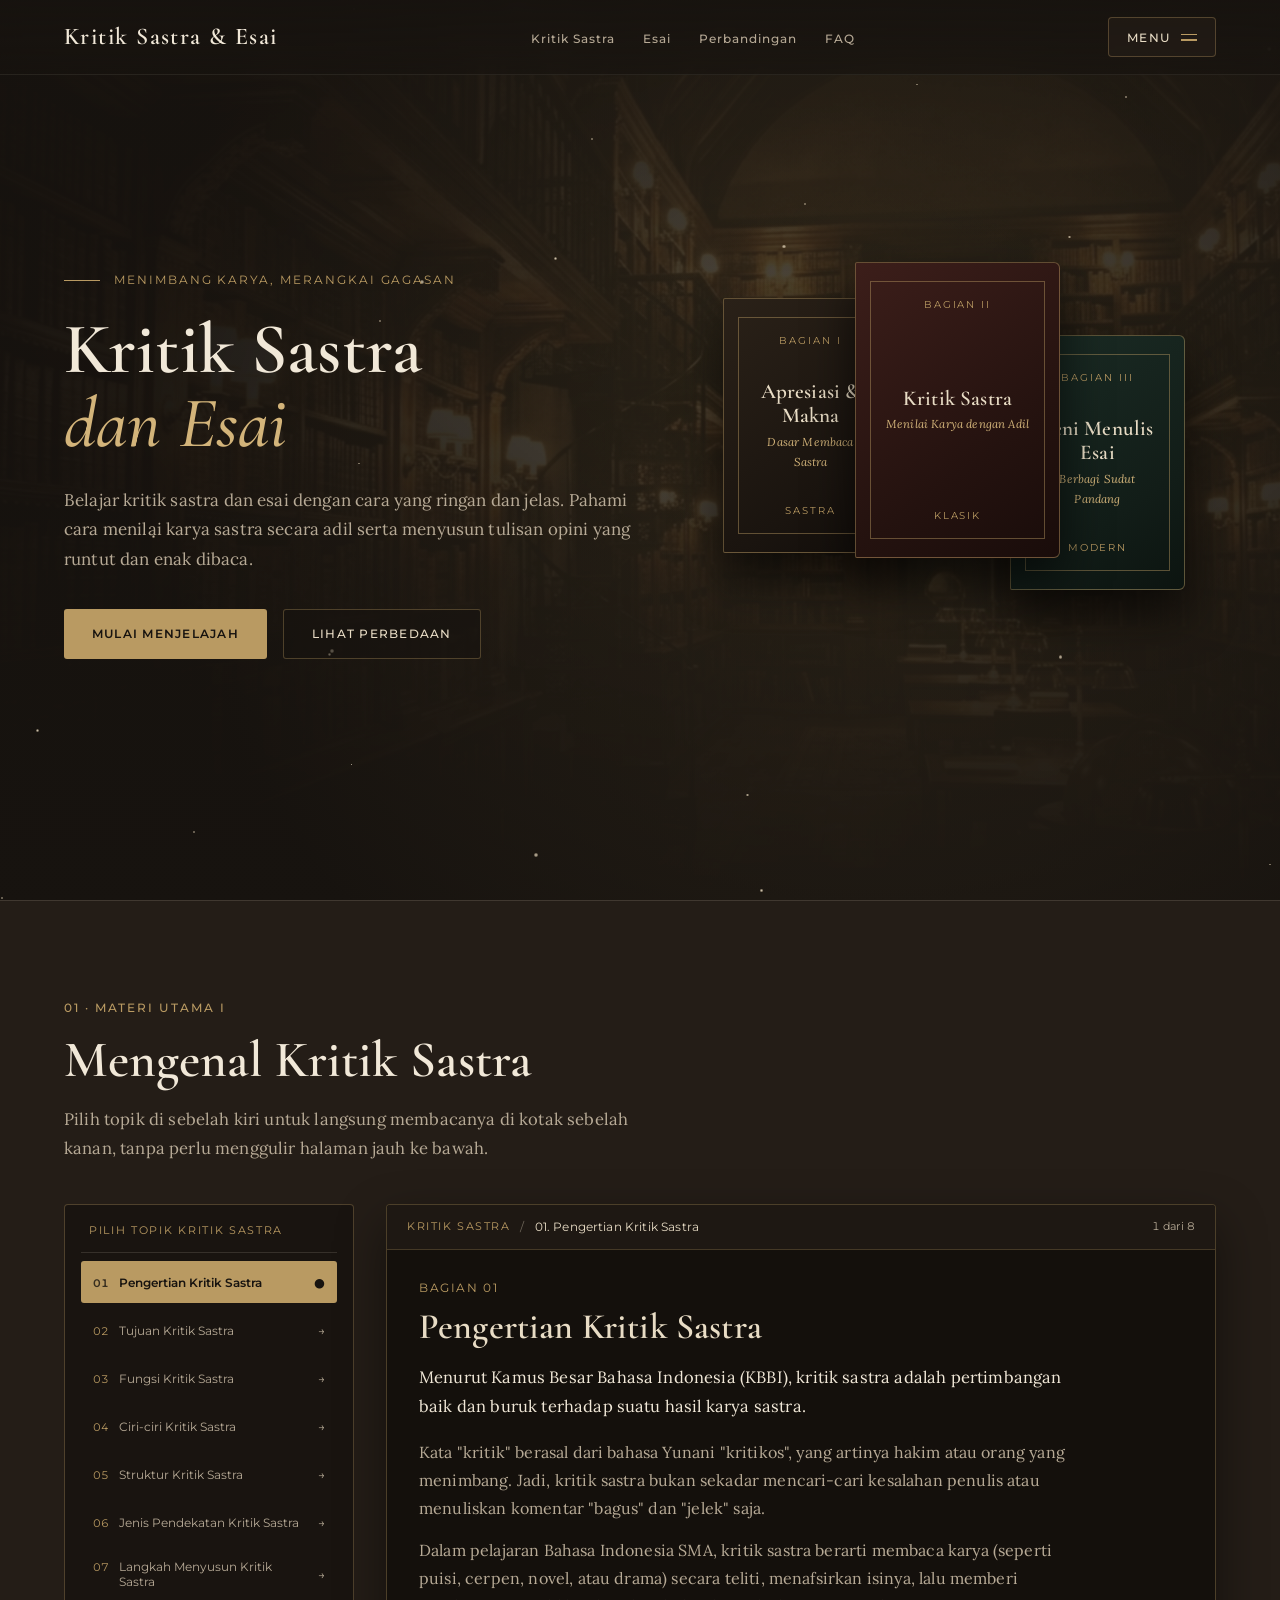
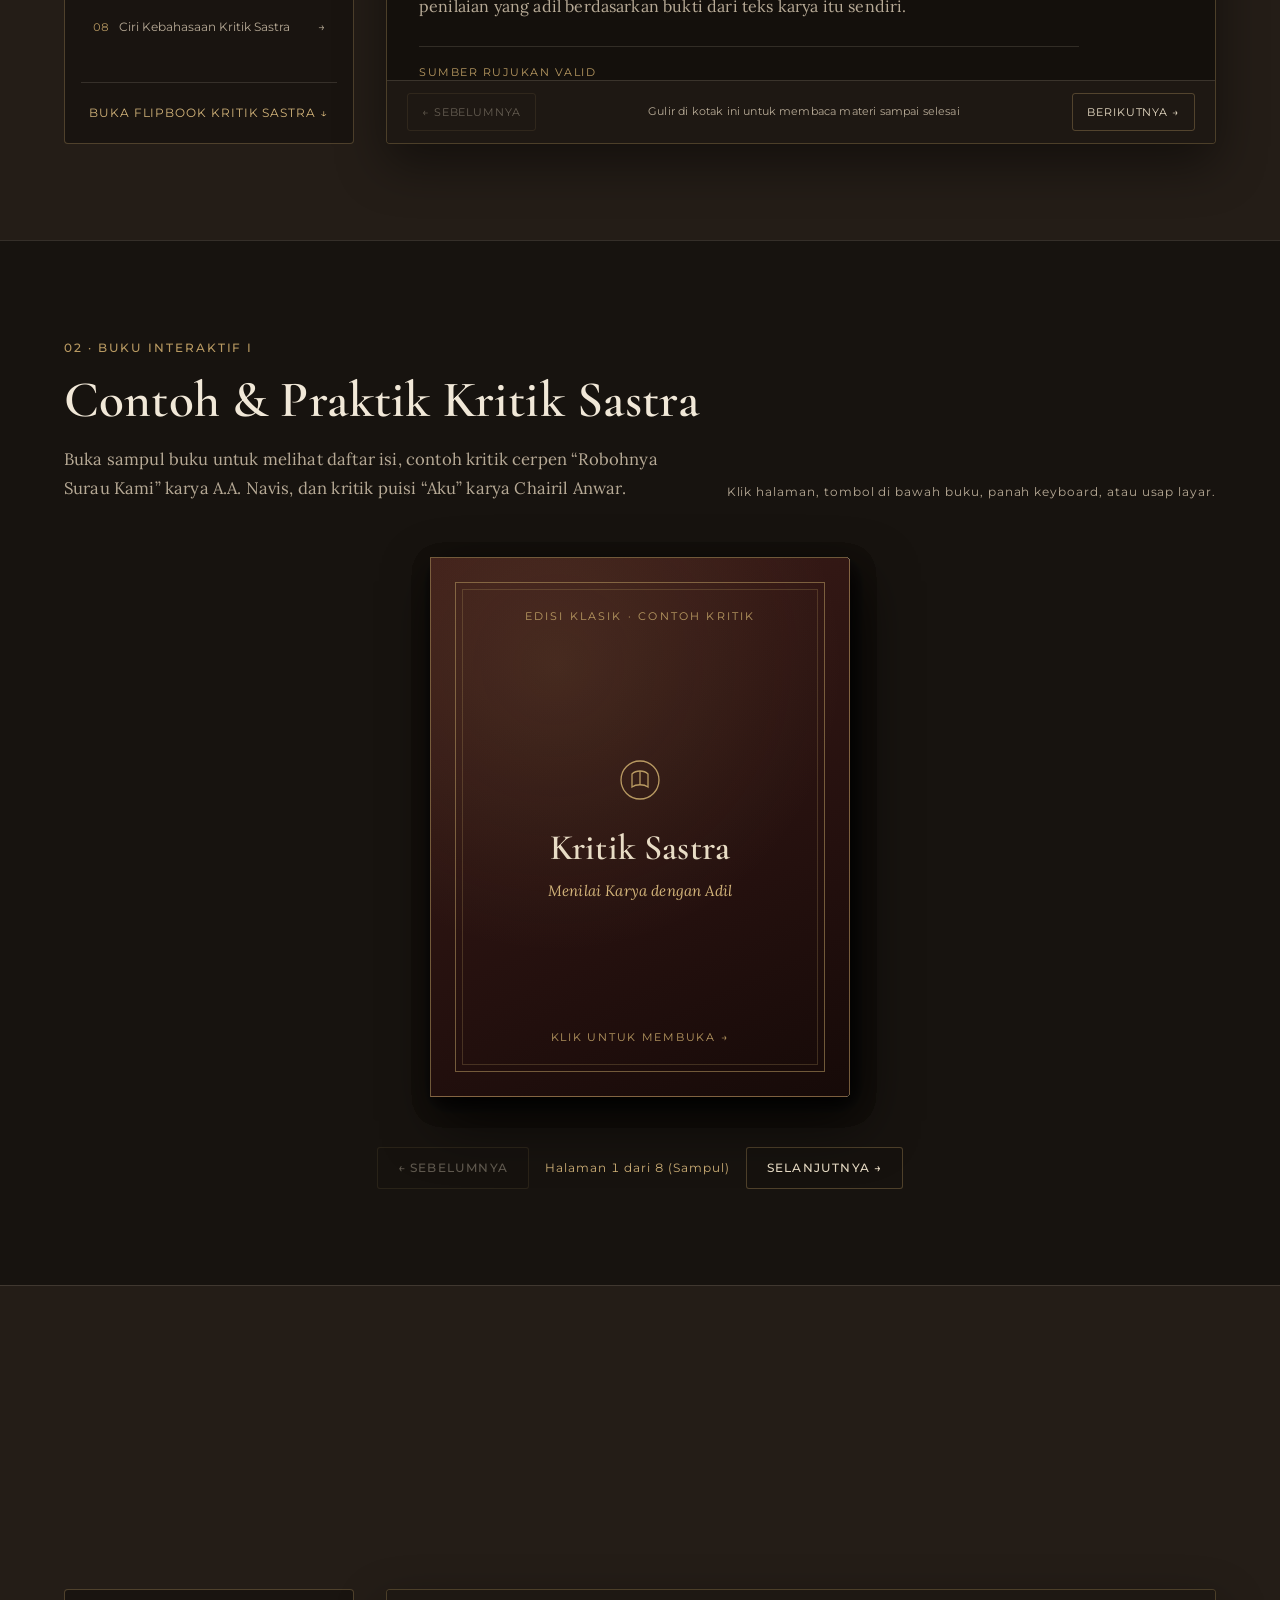
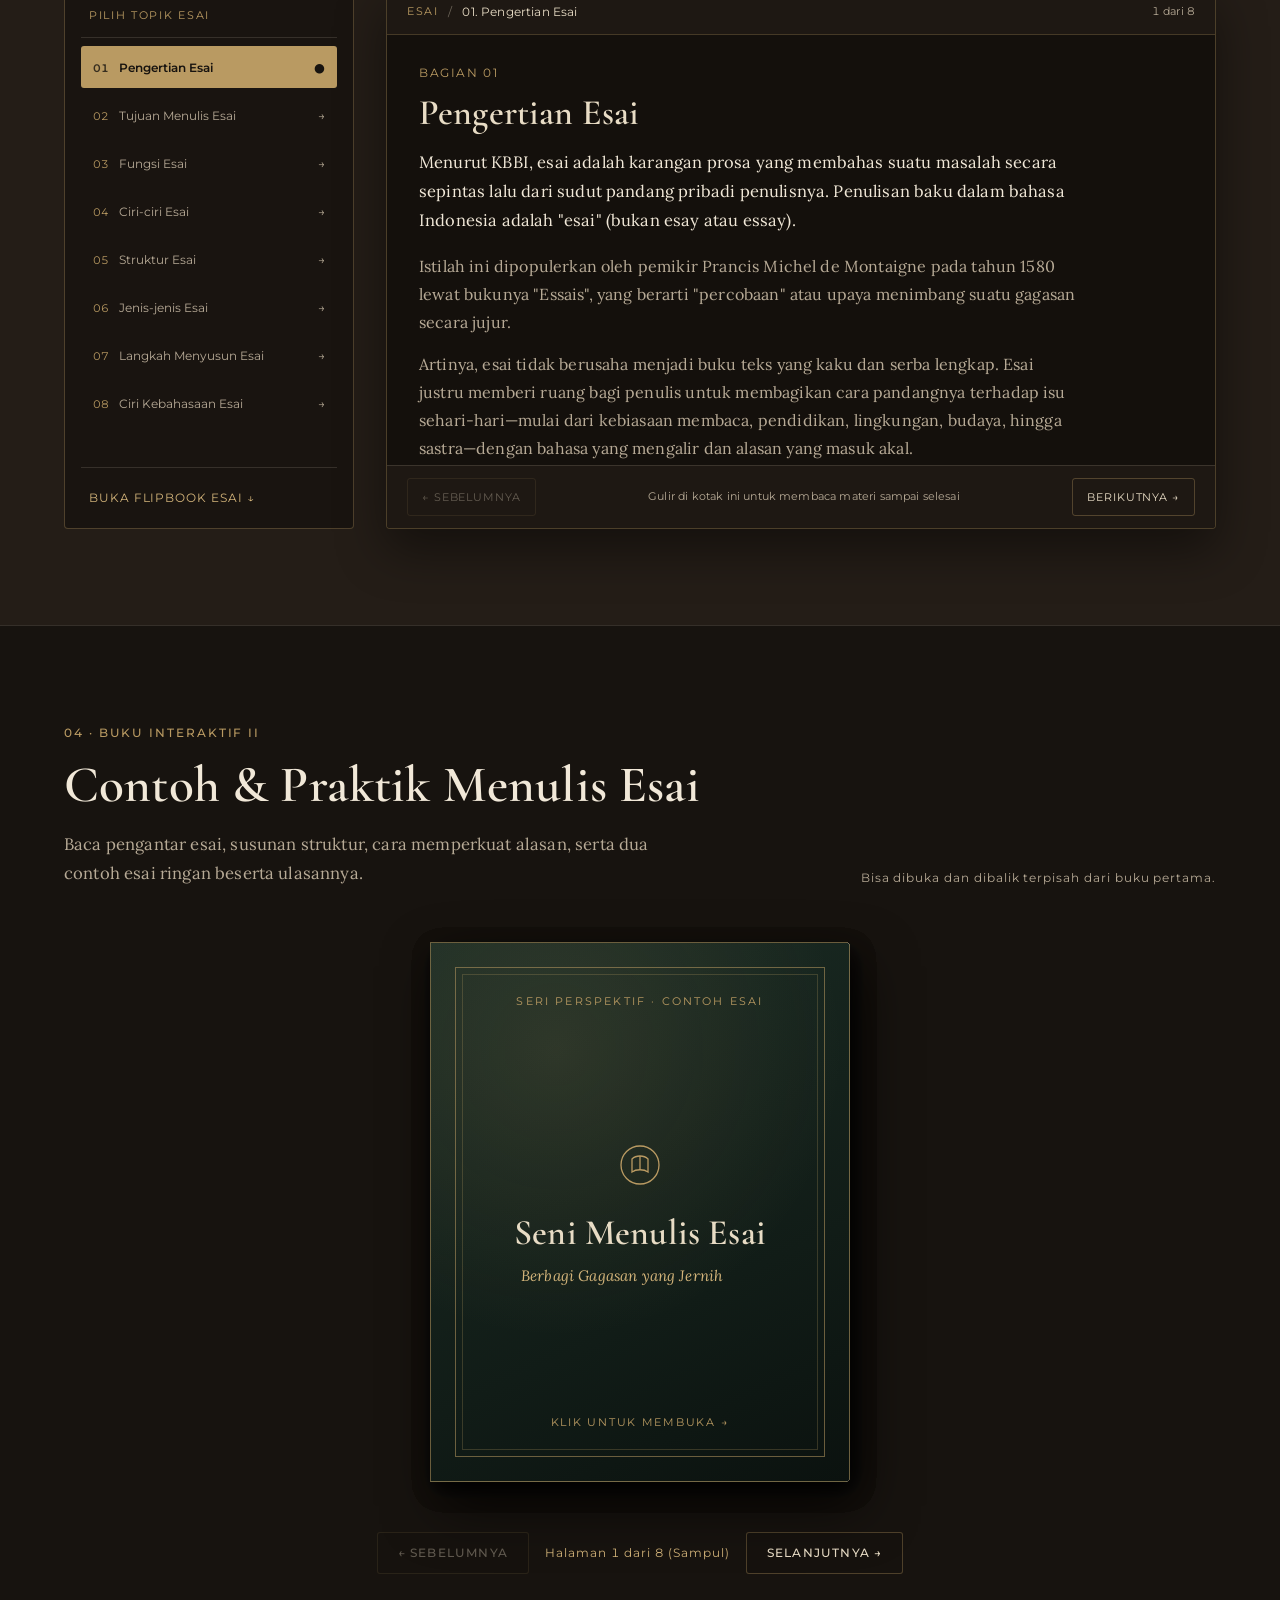
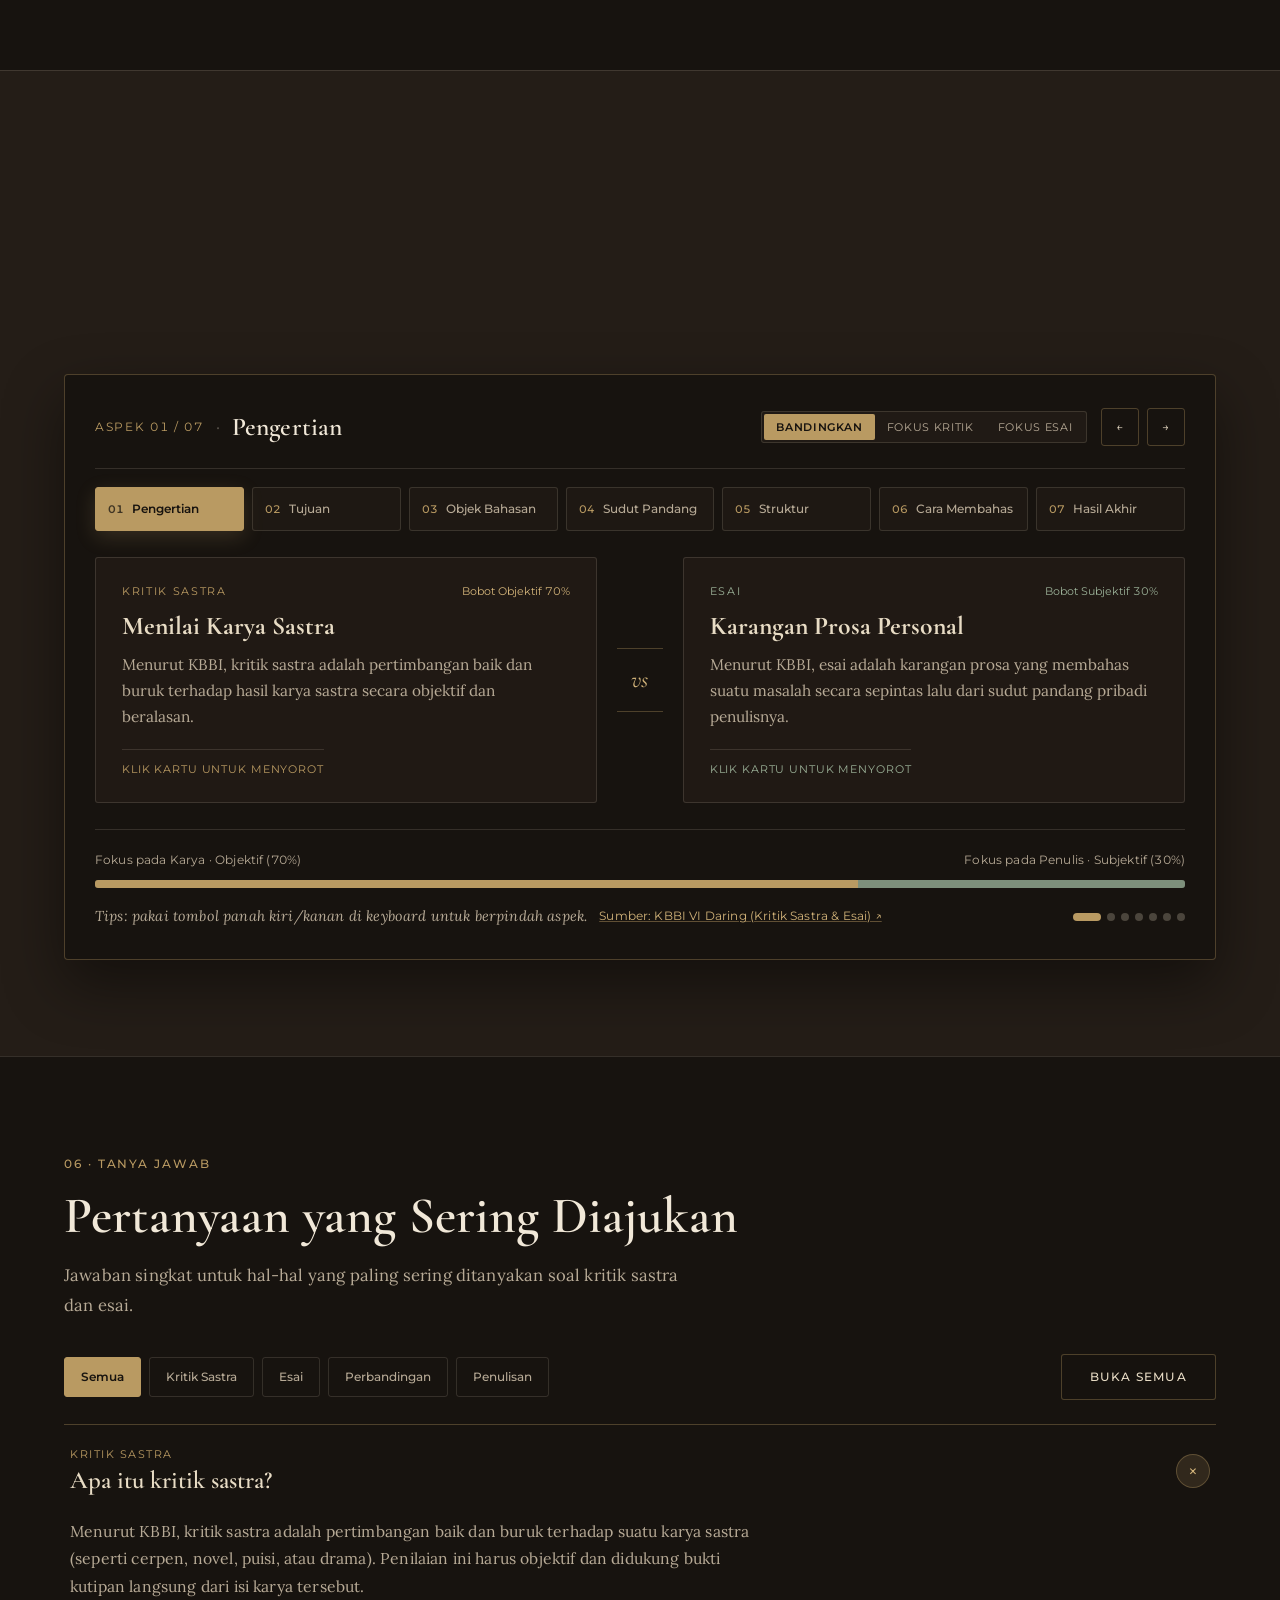
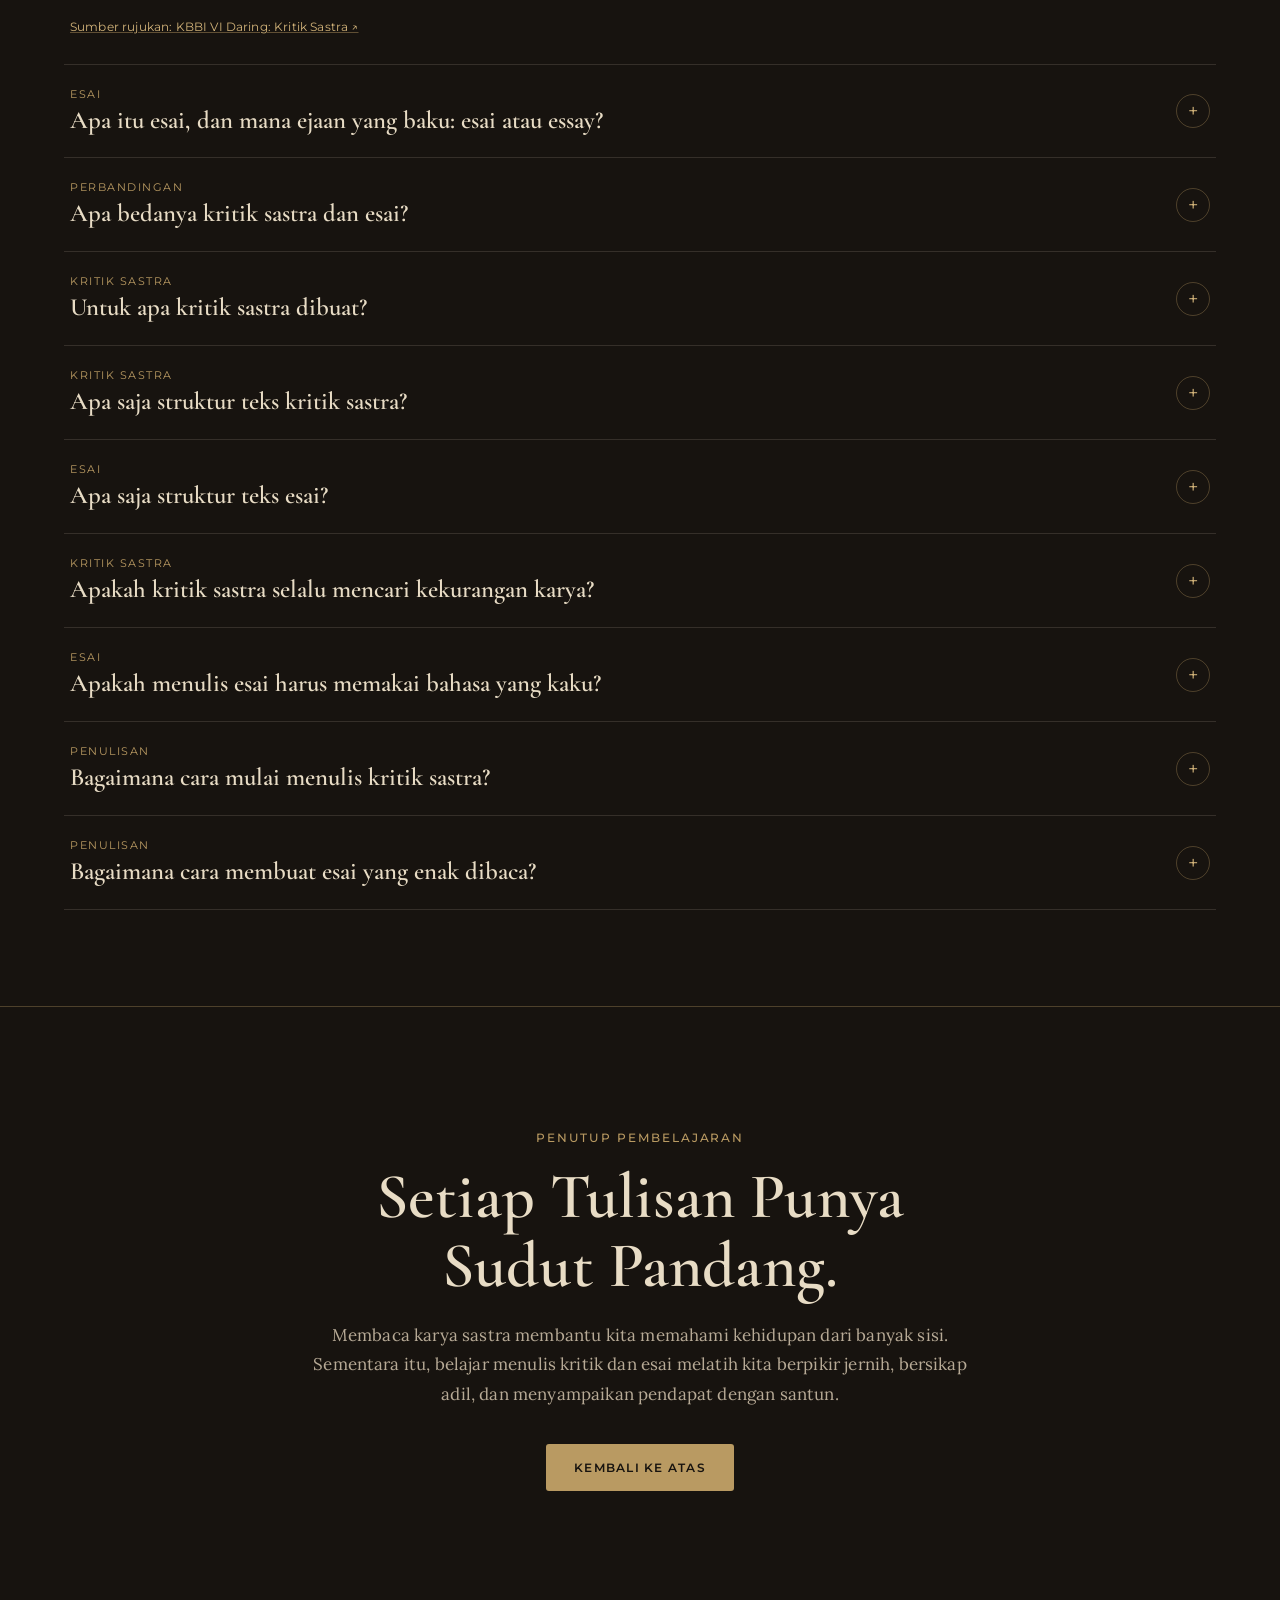
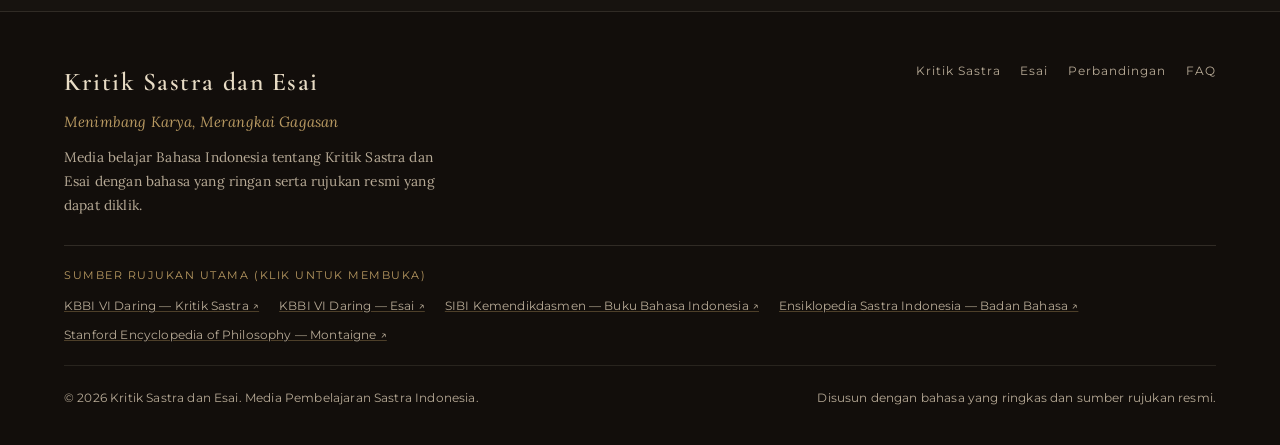
==== commit 1eda6c1e: "refactor: update literary critique characteristics content Refine the "Ciri-ciri Kritik Sastra" sect" ====
--- a/literary.html
+++ b/literary.html
@@ -1215,16 +1215,16 @@
       {
         id: 'ks-4',
         num: '04',
-        title: 'Ciri-ciri & Kaidah Bahasa',
+        title: 'Ciri-ciri Kritik Sastra',
         lead: 'Supaya tidak tertukar dengan ulasan singkat atau komentar bebas di media sosial, kritik sastra punya ciri khas berikut:',
         items: [
           { label: 'Objektif dan seimbang', desc: 'Penilaian berangkat dari isi karya, bukan karena suka atau tidak suka secara pribadi kepada pengarangnya.' },
           { label: 'Disertai bukti kutipan teks', desc: 'Setiap pendapat harus dibuktikan lewat kutipan dialog, bait puisi, watak tokoh, atau adegan di dalam karya.' },
           { label: 'Memuat pertimbangan baik dan buruk', desc: 'Tidak berhenti pada ringkasan cerita (sinopsis), melainkan menimbang kelebihan dan kekurangan karya tersebut.' },
-          { label: 'Kaidah bahasa argumentatif', desc: 'Menggunakan kata kerja mental (menilai, menduga), konjungsi sebab-akibat (karena, oleh sebab itu), pernyataan persuasif, serta istilah sastra (alur, latar, diksi).' }
+          { label: 'Fokus pada karya sastra', desc: 'Objek yang dibahas selalu jelas berupa satu atau beberapa karya sastra, seperti puisi, cerpen, novel, atau drama.' }
         ],
         sources: [
-          { label: 'SIBI Kemendikdasmen — Kaidah Kritik & Esai', url: 'https://buku.kemendikdasmen.go.id/' },
+          { label: 'SIBI Kemendikdasmen — Buku Bahasa Indonesia Kelas XII', url: 'https://buku.kemendikdasmen.go.id/' },
           { label: 'KBBI VI Daring: Kritik Sastra', url: 'https://kbbi.kemendikdasmen.go.id/entri/kritik%20sastra' }
         ]
       },
@@ -1277,18 +1277,18 @@
       {
         id: 'ks-8',
         num: '08',
-        title: 'Contoh Kritik Sastra',
-        lead: 'Berikut contoh penerapan kritik sastra pada cerpen legendaris Indonesia (versi lebih lengkap ada di Flipbook di bawah):',
-        excerpt: {
-          kicker: 'Contoh Ringkas · Cerpen Indonesia',
-          title: 'Sindiran Halus tentang Ibadah dan Tanggung Jawab dalam “Robohnya Surau Kami” karya A.A. Navis',
-          paragraphs: [
-            'Cerpen “Robohnya Surau Kami” karya A.A. Navis pertama kali terbit di majalah Kisah tahun 1955 dan dibukukan pada 1956. Ceritanya menyoroti tokoh Kakek penjaga surau (garin) yang menghabiskan hidupnya untuk beribadah seorang diri, tetapi abai mengurus keluarga dan bekerja mencari nafkah.',
-            'Daya tarik utama cerpen ini ada pada teknik cerita berbingkai lewat tokoh Ajo Sidi yang berkisah tentang Haji Saleh di akhirat. Melalui sindiran segar tanpa nada menggurui, Navis mengingatkan bahwa kesalehan harus seimbang antara ibadah kepada Tuhan dan kepedulian sosial. Bagi pembaca masa kini, alur pembukanya memang terasa agak lambat dan memuat beberapa kosakata lama. Namun secara keseluruhan, pesan moral dan kekuatan satir cerpen ini tetap tajam dan relevan sampai sekarang.'
-          ]
-        },
+        title: 'Ciri Kebahasaan Kritik Sastra',
+        lead: 'Dalam buku Bahasa Indonesia SMA, teks kritik sastra memiliki ciri kebahasaan khas agar penilaian terasa logis, objektif, dan meyakinkan:',
+        items: [
+          { label: 'Pernyataan persuasif', desc: 'Mengajak pembaca ikut menimbang mutu karya secara bijak, misalnya memakai ungkapan "karya ini layak diapresiasi" atau "bagian awal sebaiknya diringkas".' },
+          { label: 'Pernyataan fakta & kutipan karya', desc: 'Menyebutkan identitas buku dan menyertakan kutipan langsung dari teks (dialog tokoh atau larik puisi) sebagai bukti penilaian.' },
+          { label: 'Kata kerja mental (verba mental)', desc: 'Kata kerja yang menggambarkan sikap atau proses berpikir kritikus, seperti menilai, menganggap, menduga, menyayangkan, dan membuktikan.' },
+          { label: 'Konjungsi kausalitas & argumentatif', desc: 'Kata hubung penjelas alasan dan akibat, seperti karena, sebab, oleh karena itu, sehingga, dan meskipun demikian.' },
+          { label: 'Istilah teknis sastra', desc: 'Kosakata khusus dunia sastra yang tepat sasaran, misalnya alur, latar, penokohan, diksi, amanat, satir, dan majas.' }
+        ],
         sources: [
-          { label: 'Ensiklopedia Sastra Indonesia: Robohnya Surau Kami', url: 'https://ensiklopedia.kemendikdasmen.go.id/sastra/artikel/Robohnya_Surau_Kami' }
+          { label: 'SIBI Kemendikdasmen — Kaidah Kebahasaan Kritik & Esai', url: 'https://buku.kemendikdasmen.go.id/' },
+          { label: 'KBBI VI Daring: Kritik Sastra', url: 'https://kbbi.kemendikdasmen.go.id/entri/kritik%20sastra' }
         ]
       }
     ];
@@ -1342,13 +1342,13 @@
       {
         id: 'es-4',
         num: '04',
-        title: 'Ciri-ciri & Kaidah Bahasa',
+        title: 'Ciri-ciri Esai',
         lead: 'Esai mudah dikenali lewat beberapa ciri berikut:',
         items: [
           { label: 'Berbentuk prosa singkat', desc: 'Panjangnya pas dan padat, sehingga bisa dibaca tuntas dalam sekali duduk.' },
           { label: 'Bersifat subjektif atau personal', desc: 'Memperlihatkan opini, sikap, dan suara khas penulisnya, walau tetap perlu alasan yang logis.' },
           { label: 'Membahas satu sisi menarik (selektif)', desc: 'Tidak harus mengupas semua detail topik seperti laporan ilmiah; penulis cukup memilih bagian yang paling bermakna.' },
-          { label: 'Bahasa baku yang luwes dan persuasif', desc: 'Memakai kalimat yang mengalir, pilihan kata hidup, kata kerja mental, serta kata hubung argumentatif (sebab, namun, oleh karena itu).' }
+          { label: 'Gaya tutur akrab dan khas', desc: 'Nadanya tidak sekaku makalah akademik karena penulis bebas memakai sudut pandang personal yang terasa dekat dengan pembaca.' }
         ],
         sources: [
           { label: 'KBBI VI Daring: Esai', url: 'https://kbbi.kemendikdasmen.go.id/entri/esai' },
@@ -1406,17 +1406,17 @@
       {
         id: 'es-8',
         num: '08',
-        title: 'Contoh Esai',
-        lead: 'Berikut cuplikan esai ringan tentang kebiasaan membaca di era gawai (versi lengkap dan ulasannya ada di Flipbook di bawah):',
-        excerpt: {
-          kicker: 'Contoh Esai Reflektif · Literasi Sehari-hari',
-          title: 'Membaca Pelan di Tengah Layar yang Serba Cepat',
-          paragraphs: [
-            'Setiap pagi, sebelum sarapan habis, jari kita sudah menggulir puluhan berita dan video pendek di layar ponsel. Kita merasa sudah tahu banyak hal. Padahal, sering kali kita cuma membaca judulnya sekilas tanpa sempat mencerna isinya.',
-            'Membaca buku atau esai panjang bukan berarti menolak teknologi digital. Justru itu cara sederhana untuk memberi otak waktu beristirahat dari arus informasi yang terus mengejar. Saat kita membaca satu bacaan utuh dengan tenang, pikiran punya ruang untuk menimbang, bertanya, dan memahami makna dengan lebih jernih.'
-          ]
-        },
+        title: 'Ciri Kebahasaan Esai',
+        lead: 'Berbeda dengan laporan ilmiah yang kaku, esai memakai bahasa Indonesia baku yang lebih mengalir namun tetap runtut dan meyakinkan:',
+        items: [
+          { label: 'Bahasa baku yang komunikatif dan luwes', desc: 'Tetap mengikuti aturan ejaan bahasa Indonesia (termasuk menulis baku "esai"), tetapi pilihan kalimatnya terasa hangat dan mudah diikuti pembaca umum.' },
+          { label: 'Pernyataan persuasif', desc: 'Mengajak pembaca memahami atau ikut merenungkan sudut pandang penulis, misalnya dengan ungkapan "sudah saatnya kita...", "alangkah baiknya jika...".' },
+          { label: 'Kata kerja mental (verba mental)', desc: 'Menunjukkan pemikiran, perasaan, atau sikap penulis, seperti meyakini, menyadari, berpendapat, merasakan, dan memandang.' },
+          { label: 'Konjungsi kausalitas & pertentangan', desc: 'Memakai kata hubung agar argumen nyambung dan kuat, misalnya karena, oleh sebab itu, namun, padahal, dan sebaliknya.' },
+          { label: 'Istilah sesuai topik & perbandingan ringan', desc: 'Menggunakan kosakata sesuai bidang bahasan (misalnya literasi, ekologi, atau budaya digital) serta metafora sederhana supaya gagasan lebih hidup.' }
+        ],
         sources: [
+          { label: 'SIBI Kemendikdasmen — Kaidah Kebahasaan Kritik & Esai', url: 'https://buku.kemendikdasmen.go.id/' },
           { label: 'KBBI VI Daring: Esai', url: 'https://kbbi.kemendikdasmen.go.id/entri/esai' }
         ]
       }
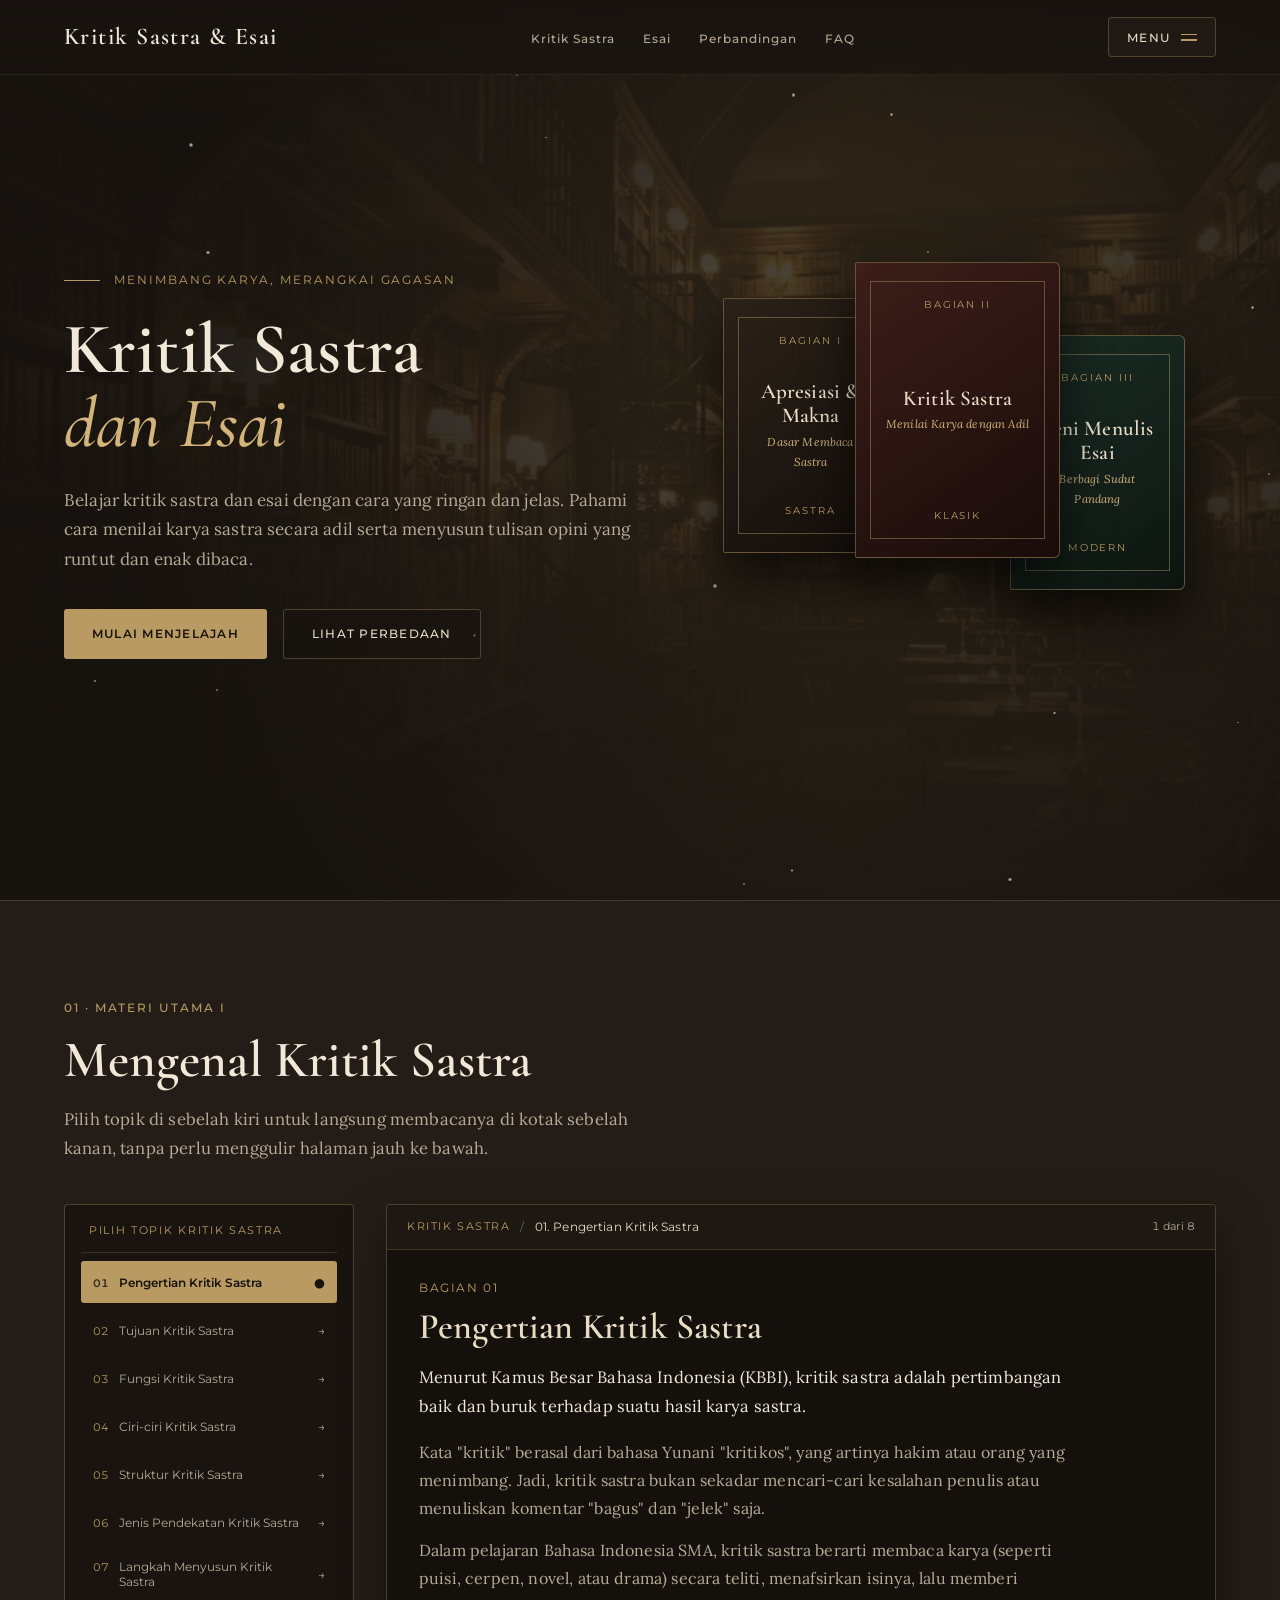
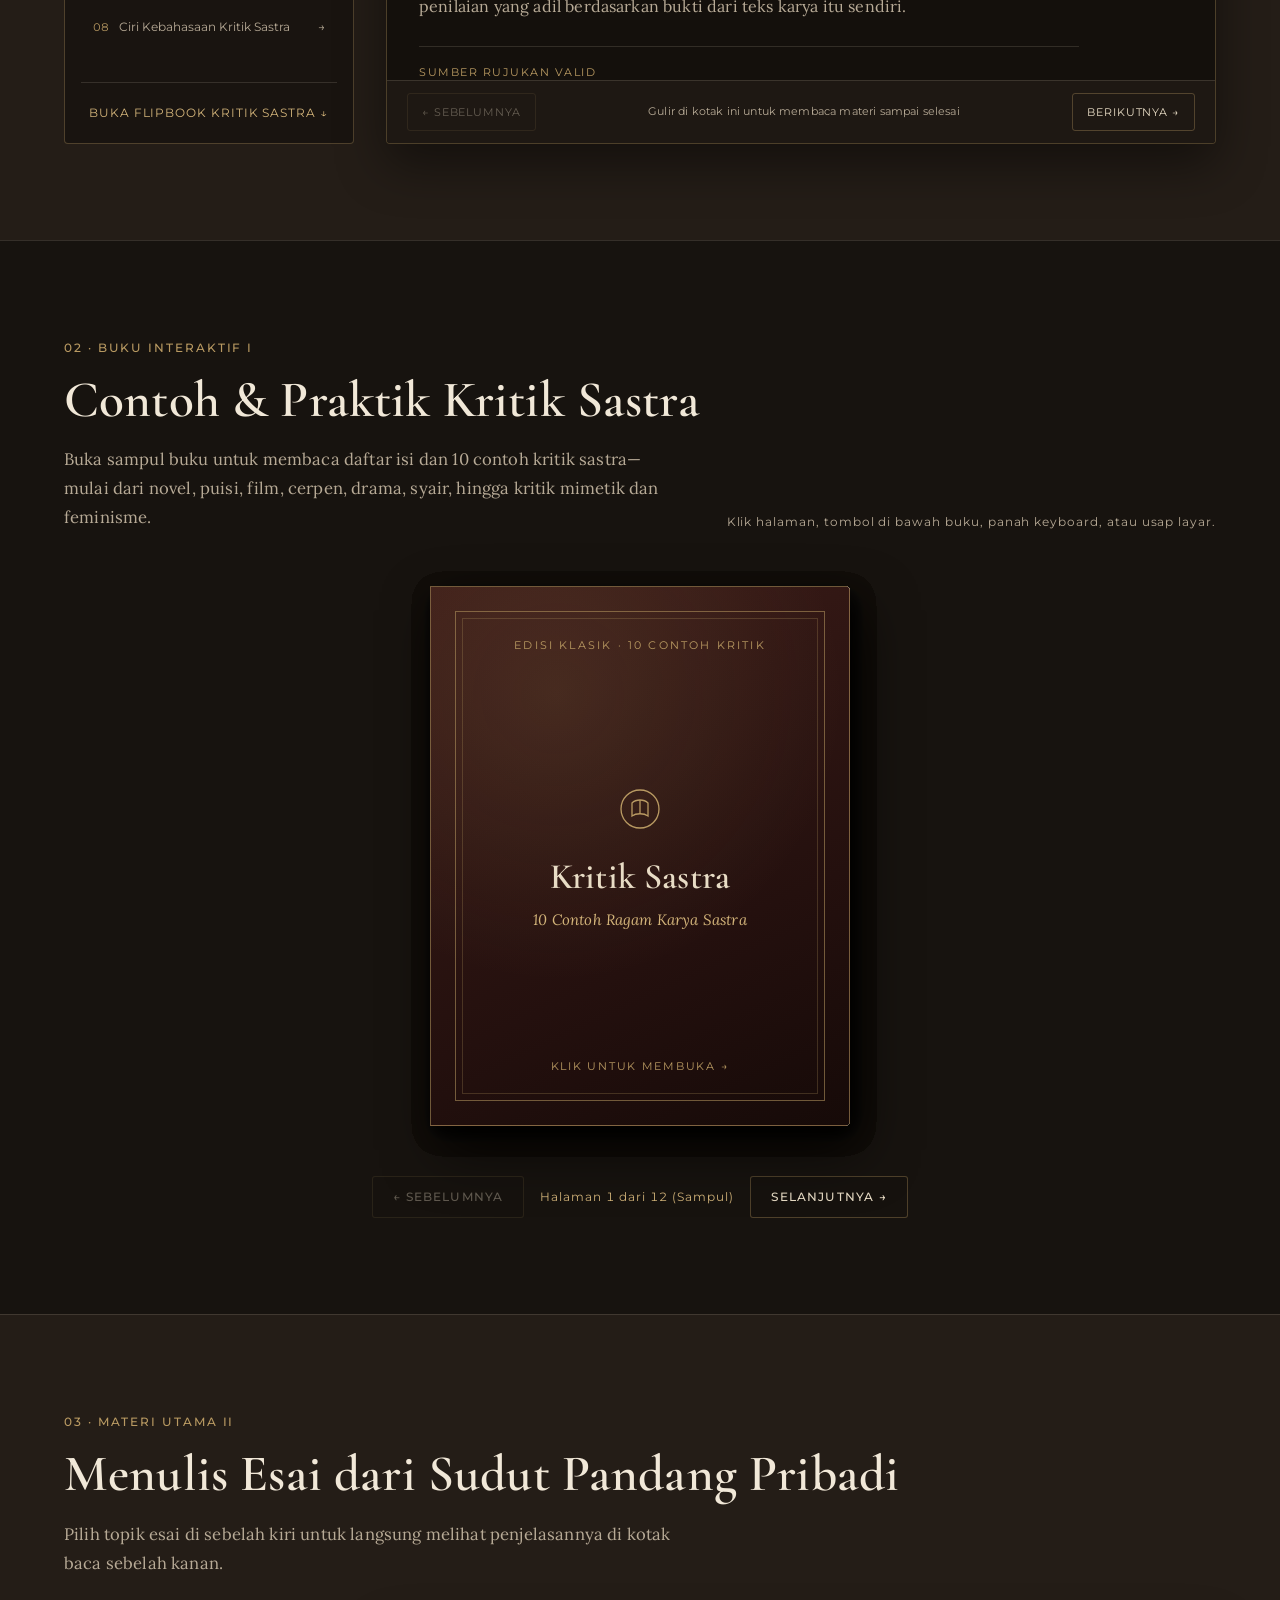
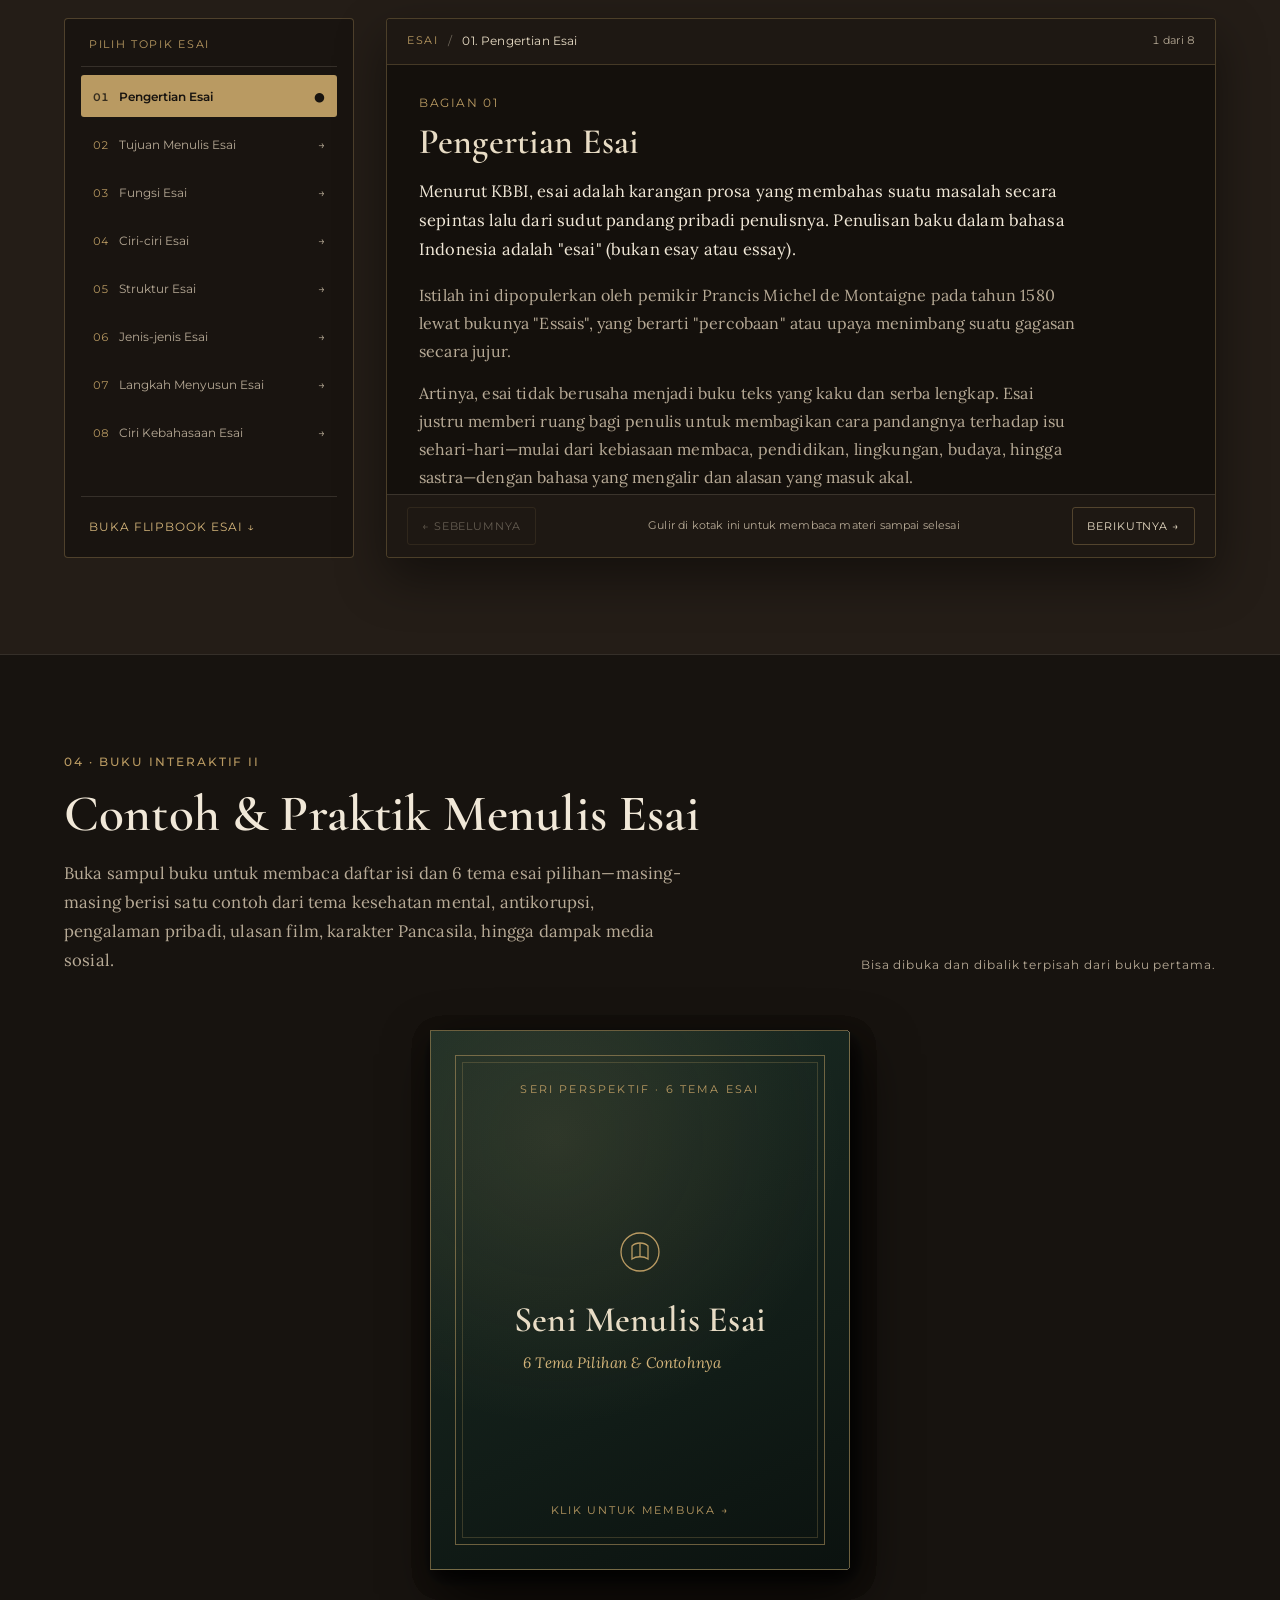
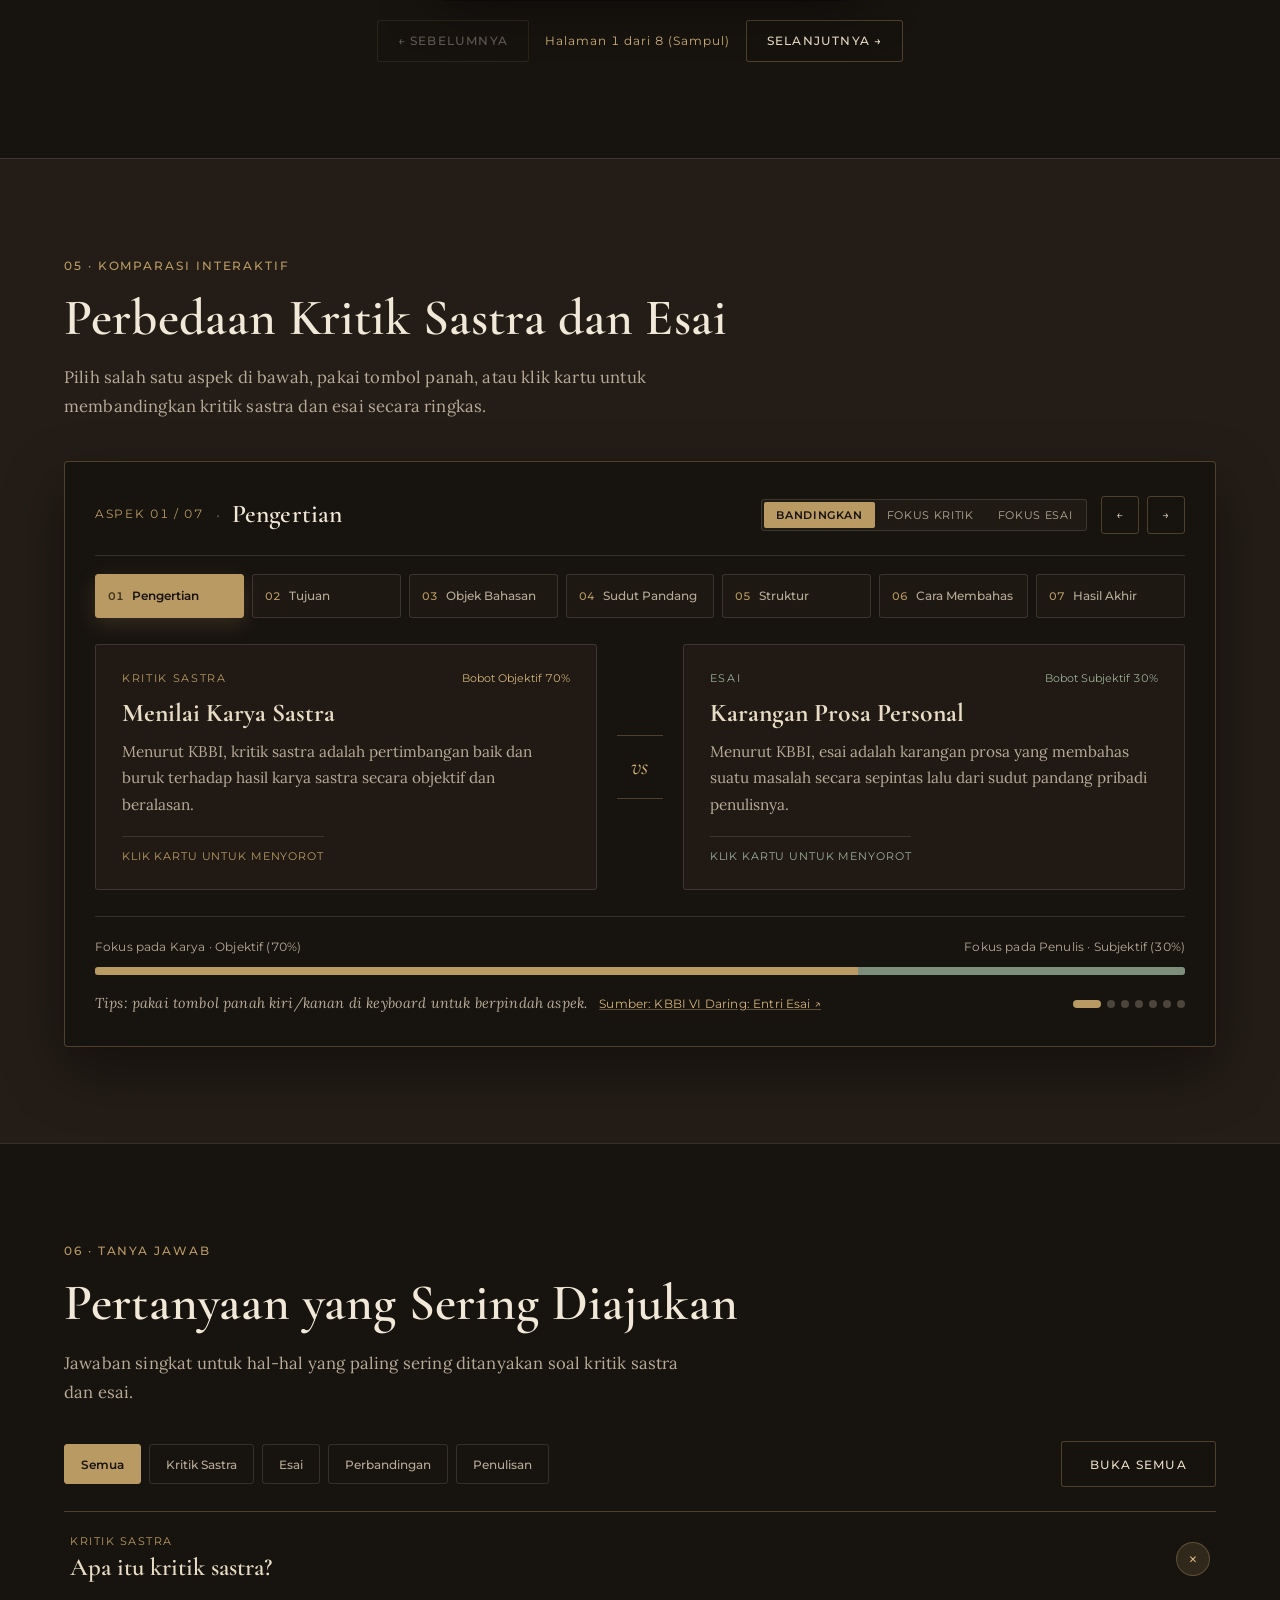
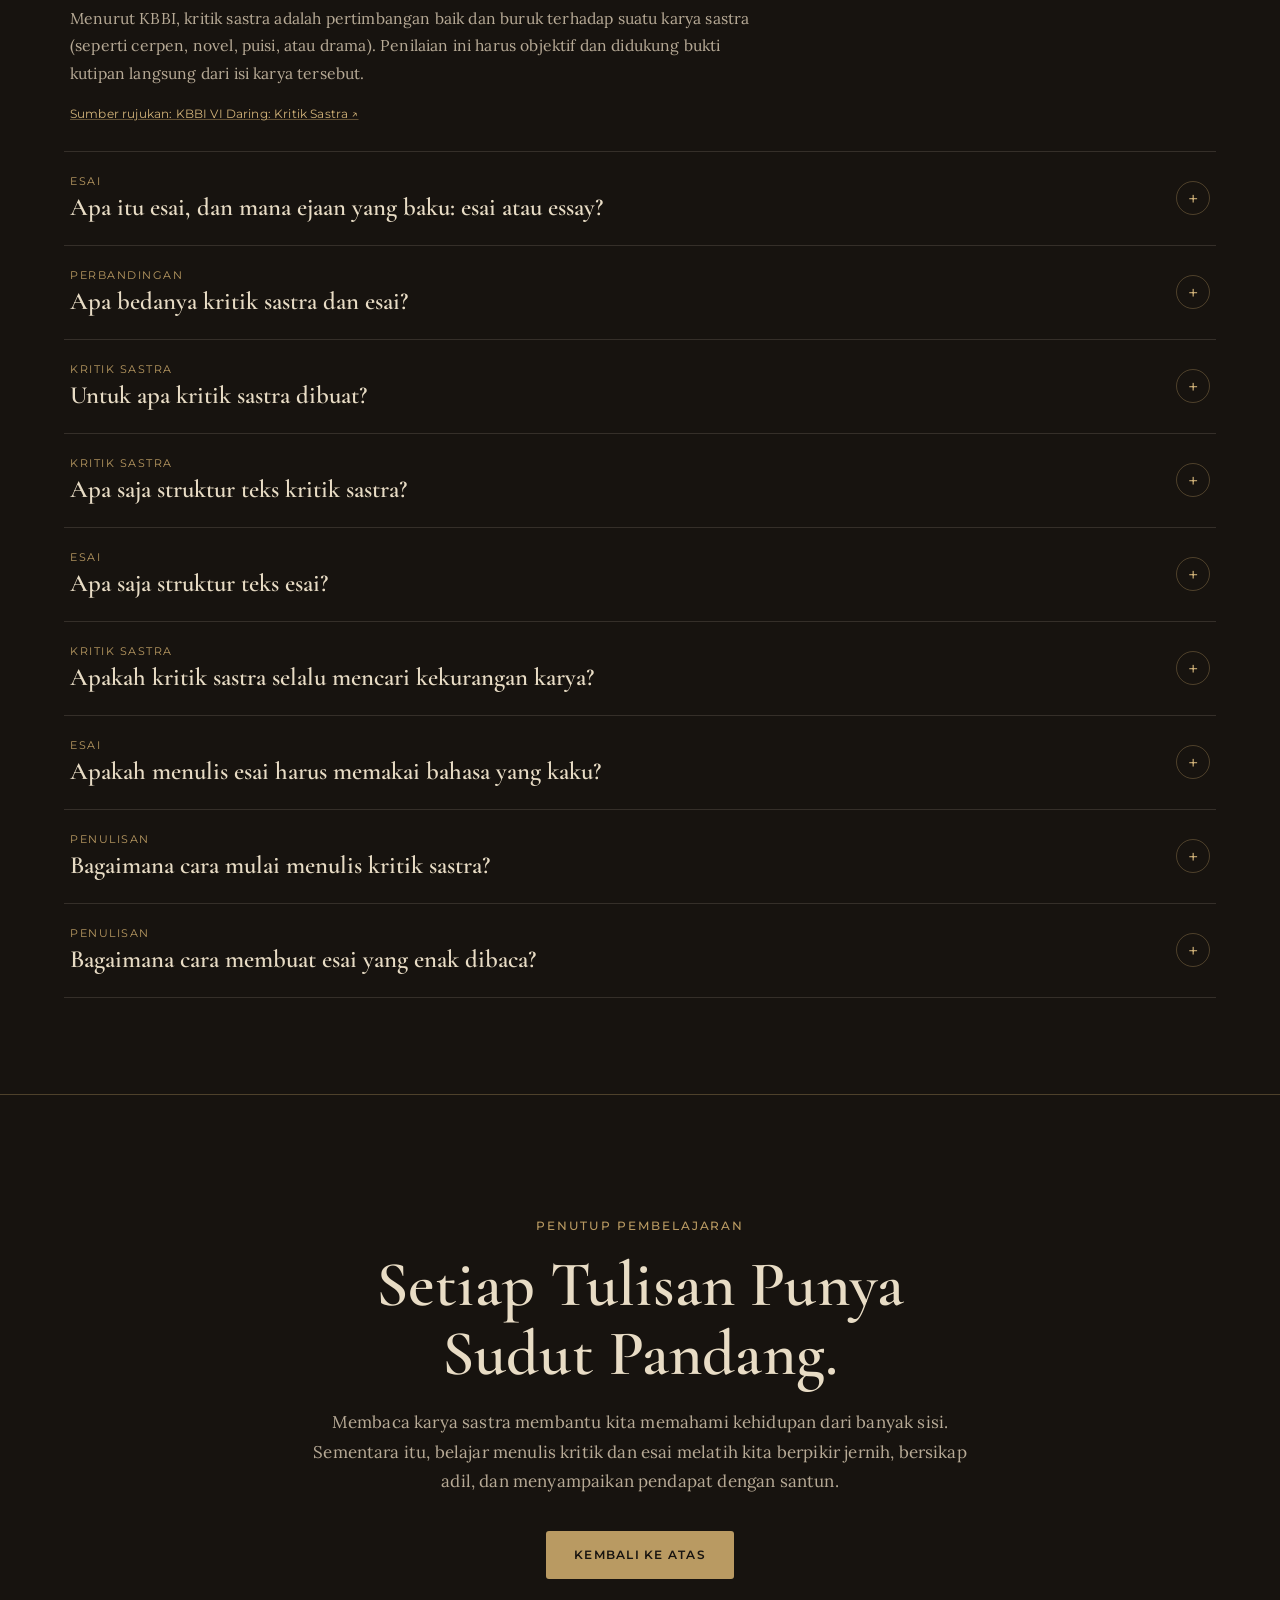
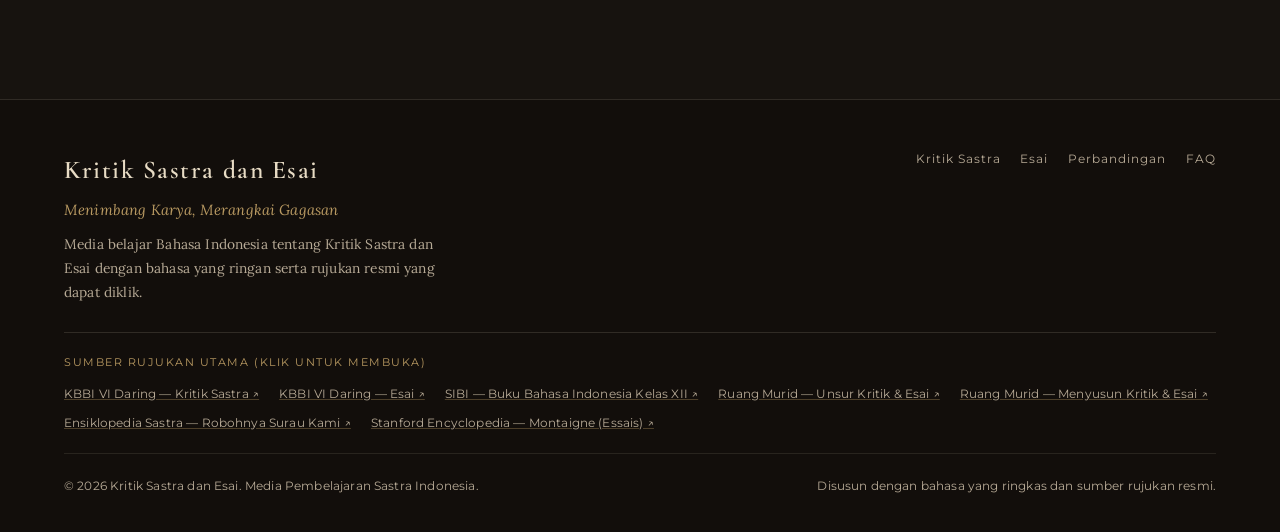
==== commit 52bbfa04: "feat: update literary content and UI formatting Update descriptive text for critique and essay secti" ====
--- a/literary.html
+++ b/literary.html
@@ -571,6 +571,7 @@
       border: 1px solid rgba(120,92,54,0.25); height: 100%;
       display: flex; flex-direction: column; justify-content: space-between;
     }
+    .page-parchment__wrap { min-height: 0; flex: 1; display: flex; flex-direction: column; }
     .page-parchment__head {
       display: flex; align-items: center; justify-content: space-between;
       border-bottom: 1px solid rgba(90,72,55,0.22); padding-bottom: 8px; margin-bottom: 12px;
@@ -947,7 +948,7 @@
           <p class="section-kicker">02 · Buku Interaktif I</p>
           <h2 class="section-title">Contoh &amp; Praktik Kritik Sastra</h2>
           <p class="section-subtitle">
-            Buka sampul buku untuk melihat daftar isi, contoh kritik cerpen “Robohnya Surau Kami” karya A.A. Navis, dan kritik puisi “Aku” karya Chairil Anwar.
+            Buka sampul buku untuk membaca daftar isi dan 10 contoh kritik sastra—mulai dari novel, puisi, film, cerpen, drama, syair, hingga kritik mimetik dan feminisme.
           </p>
         </div>
         <div class="flipbook-hint">Klik halaman, tombol di bawah buku, panah keyboard, atau usap layar.</div>
@@ -984,7 +985,7 @@
           <p class="section-kicker">04 · Buku Interaktif II</p>
           <h2 class="section-title">Contoh &amp; Praktik Menulis Esai</h2>
           <p class="section-subtitle">
-            Baca pengantar esai, susunan struktur, cara memperkuat alasan, serta dua contoh esai ringan beserta ulasannya.
+            Buka sampul buku untuk membaca daftar isi dan 6 tema esai pilihan—masing-masing berisi satu contoh dari tema kesehatan mental, antikorupsi, pengalaman pribadi, ulasan film, karakter Pancasila, hingga dampak media sosial.
           </p>
         </div>
         <div class="flipbook-hint">Bisa dibuka dan dibalik terpisah dari buku pertama.</div>
@@ -1160,9 +1161,11 @@
     const primarySources = [
       { label: 'KBBI VI Daring — Kritik Sastra', url: 'https://kbbi.kemendikdasmen.go.id/entri/kritik%20sastra' },
       { label: 'KBBI VI Daring — Esai', url: 'https://kbbi.kemendikdasmen.go.id/entri/esai' },
-      { label: 'SIBI Kemendikdasmen — Buku Bahasa Indonesia', url: 'https://buku.kemendikdasmen.go.id/' },
-      { label: 'Ensiklopedia Sastra Indonesia — Badan Bahasa', url: 'https://ensiklopedia.kemendikdasmen.go.id/sastra/' },
-      { label: 'Stanford Encyclopedia of Philosophy — Montaigne', url: 'https://plato.stanford.edu/entries/montaigne/' }
+      { label: 'SIBI — Buku Bahasa Indonesia Kelas XII', url: 'https://buku.kemendikdasmen.go.id/katalog/Bahasa-Indonesia-Kelas-XII' },
+      { label: 'Ruang Murid — Unsur Kritik & Esai', url: 'https://murid.kemendikdasmen.go.id/sumber-belajar/sub-unit/dfcd588b-7596-47ee-8124-b636466d254f/materi/mengidentifikasi-unsur-kritik-dan-esai-esai-bagian-1-340dfc76-4eba-4b9e-886c-1207cd837155' },
+      { label: 'Ruang Murid — Menyusun Kritik & Esai', url: 'https://murid.kemendikdasmen.go.id/sumber-belajar/sub-unit/dfcd588b-7596-47ee-8124-b636466d254f/materi/menyusun-kritik-dan-esai-esai-bagian-2-98bac372-2df7-4fd9-863b-678b5036f55c' },
+      { label: 'Ensiklopedia Sastra — Robohnya Surau Kami', url: 'https://ensiklopedia.kemendikdasmen.go.id/sastra/artikel/Robohnya_Surau_Kami' },
+      { label: 'Stanford Encyclopedia — Montaigne (Essais)', url: 'https://plato.stanford.edu/entries/montaigne/#Work' }
     ];
 
     /* DATA 1: MATERI KRITIK SASTRA (8 Topik) */
@@ -1193,8 +1196,8 @@
           { label: 'Mendorong karya sastra makin berkembang', desc: 'Memberi masukan yang membangun supaya penulis terus mengasah teknik bercerita dan pilihan katanya.' }
         ],
         sources: [
-          { label: 'SIBI Kemendikdasmen — Buku Bahasa Indonesia SMA', url: 'https://buku.kemendikdasmen.go.id/' },
-          { label: 'Wikipedia: Kritik Sastra', url: 'https://id.wikipedia.org/wiki/Kritik_sastra' }
+          { label: 'Ruang Murid — Unsur Kritik & Esai', url: 'https://murid.kemendikdasmen.go.id/sumber-belajar/sub-unit/dfcd588b-7596-47ee-8124-b636466d254f/materi/mengidentifikasi-unsur-kritik-dan-esai-esai-bagian-1-340dfc76-4eba-4b9e-886c-1207cd837155' },
+          { label: 'Wikipedia: Aspek Kritik Sastra', url: 'https://id.wikipedia.org/wiki/Kritik_sastra#Aspek-aspek_dalam_Kritik_Sastra' }
         ]
       },
       {
@@ -1208,8 +1211,8 @@
           { label: 'Untuk perkembangan sastra', desc: 'Membantu mencatat sejarah sastra, memetakan ciri khas tiap zaman, dan menguji teori sastra pada karya nyata.' }
         ],
         sources: [
-          { label: 'Ensiklopedia Sastra Indonesia — Badan Bahasa', url: 'https://ensiklopedia.kemendikdasmen.go.id/sastra/' },
-          { label: 'SIBI Kemendikdasmen', url: 'https://buku.kemendikdasmen.go.id/' }
+          { label: 'Wikipedia: Fungsi Kritik Sastra', url: 'https://id.wikipedia.org/wiki/Kritik_sastra#Fungsi_Kritik_Sastra' },
+          { label: 'SIBI — Buku Bahasa Indonesia Kelas XII', url: 'https://buku.kemendikdasmen.go.id/katalog/Bahasa-Indonesia-Kelas-XII' }
         ]
       },
       {
@@ -1224,7 +1227,7 @@
           { label: 'Fokus pada karya sastra', desc: 'Objek yang dibahas selalu jelas berupa satu atau beberapa karya sastra, seperti puisi, cerpen, novel, atau drama.' }
         ],
         sources: [
-          { label: 'SIBI Kemendikdasmen — Buku Bahasa Indonesia Kelas XII', url: 'https://buku.kemendikdasmen.go.id/' },
+          { label: 'Ruang Murid — Unsur Kritik & Esai', url: 'https://murid.kemendikdasmen.go.id/sumber-belajar/sub-unit/dfcd588b-7596-47ee-8124-b636466d254f/materi/mengidentifikasi-unsur-kritik-dan-esai-esai-bagian-1-340dfc76-4eba-4b9e-886c-1207cd837155' },
           { label: 'KBBI VI Daring: Kritik Sastra', url: 'https://kbbi.kemendikdasmen.go.id/entri/kritik%20sastra' }
         ]
       },
@@ -1239,8 +1242,8 @@
           { label: '3. Penegasan Ulang (Simpulan)', desc: 'Menegaskan kembali penilaian akhir—baik keunggulan maupun keterbatasan karya—serta rekomendasi bagi pembaca.' }
         ],
         sources: [
-          { label: 'SIBI Kemendikdasmen — Buku Bahasa Indonesia Kelas XII', url: 'https://buku.kemendikdasmen.go.id/' },
-          { label: 'Wikipedia: Kritik Sastra', url: 'https://id.wikipedia.org/wiki/Kritik_sastra' }
+          { label: 'SIBI — Buku Bahasa Indonesia Kelas XII', url: 'https://buku.kemendikdasmen.go.id/katalog/Bahasa-Indonesia-Kelas-XII' },
+          { label: 'Ruang Murid — Menyusun Kritik & Esai', url: 'https://murid.kemendikdasmen.go.id/sumber-belajar/sub-unit/dfcd588b-7596-47ee-8124-b636466d254f/materi/menyusun-kritik-dan-esai-esai-bagian-2-98bac372-2df7-4fd9-863b-678b5036f55c' }
         ]
       },
       {
@@ -1255,8 +1258,8 @@
           { label: 'Pendekatan Objektif (Karya Itu Sendiri)', desc: 'Fokus meneliti isi teks secara mandiri lewat keterpaduan unsur intrinsiknya, tanpa mengaitkannya dengan hal di luar teks.' }
         ],
         sources: [
-          { label: 'M.H. Abrams — The Mirror and the Lamp (1953)', url: 'https://en.wikipedia.org/wiki/The_Mirror_and_the_Lamp' },
-          { label: 'Wikipedia: Kritik Sastra', url: 'https://id.wikipedia.org/wiki/Kritik_sastra' }
+          { label: 'M.H. Abrams — Klasifikasi Teori Sastra', url: 'https://en.wikipedia.org/wiki/The_Mirror_and_the_Lamp#Classification_of_literary_theories' },
+          { label: 'Wikipedia: Jenis-jenis Kritik Sastra', url: 'https://id.wikipedia.org/wiki/Kritik_sastra#Jenis-jenis_Kritik_Sastra' }
         ]
       },
       {
@@ -1271,7 +1274,8 @@
           { label: 'Langkah 4 · Tulis penilaian secara santun dan berimbang', desc: 'Susun sesuai struktur (tesis, argumen, simpulan) dengan menunjukkan kelebihan sekaligus kekurangannya secara adil.' }
         ],
         sources: [
-          { label: 'SIBI Kemendikdasmen — Modul Bahasa Indonesia SMA', url: 'https://buku.kemendikdasmen.go.id/' }
+          { label: 'Ruang Murid — Menyusun Kritik & Esai', url: 'https://murid.kemendikdasmen.go.id/sumber-belajar/sub-unit/dfcd588b-7596-47ee-8124-b636466d254f/materi/menyusun-kritik-dan-esai-esai-bagian-2-98bac372-2df7-4fd9-863b-678b5036f55c' },
+          { label: 'SIBI — Buku Bahasa Indonesia Kelas XII', url: 'https://buku.kemendikdasmen.go.id/katalog/Bahasa-Indonesia-Kelas-XII' }
         ]
       },
       {
@@ -1287,8 +1291,8 @@
           { label: 'Istilah teknis sastra', desc: 'Kosakata khusus dunia sastra yang tepat sasaran, misalnya alur, latar, penokohan, diksi, amanat, satir, dan majas.' }
         ],
         sources: [
-          { label: 'SIBI Kemendikdasmen — Kaidah Kebahasaan Kritik & Esai', url: 'https://buku.kemendikdasmen.go.id/' },
-          { label: 'KBBI VI Daring: Kritik Sastra', url: 'https://kbbi.kemendikdasmen.go.id/entri/kritik%20sastra' }
+          { label: 'SIBI — Buku Bahasa Indonesia Kelas XII', url: 'https://buku.kemendikdasmen.go.id/katalog/Bahasa-Indonesia-Kelas-XII' },
+          { label: 'Ruang Murid — Menyusun Kritik & Esai', url: 'https://murid.kemendikdasmen.go.id/sumber-belajar/sub-unit/dfcd588b-7596-47ee-8124-b636466d254f/materi/menyusun-kritik-dan-esai-esai-bagian-2-98bac372-2df7-4fd9-863b-678b5036f55c' }
         ]
       }
     ];
@@ -1306,7 +1310,7 @@
         ],
         sources: [
           { label: 'KBBI VI Daring: Esai', url: 'https://kbbi.kemendikdasmen.go.id/entri/esai' },
-          { label: 'Stanford Encyclopedia: Michel de Montaigne', url: 'https://plato.stanford.edu/entries/montaigne/' },
+          { label: 'Stanford Encyclopedia: Montaigne (Essais)', url: 'https://plato.stanford.edu/entries/montaigne/#Work' },
           { label: 'Wikipedia: Esai', url: 'https://id.wikipedia.org/wiki/Esai' }
         ]
       },
@@ -1321,7 +1325,7 @@
           { label: 'Mengajak pembaca ikut berpikir', desc: 'Memancing rasa ingin tahu agar pembaca mau meninjau ulang kebiasaan atau anggapan yang selama ini terasa biasa saja.' }
         ],
         sources: [
-          { label: 'SIBI Kemendikdasmen — Buku Bahasa Indonesia SMA', url: 'https://buku.kemendikdasmen.go.id/' },
+          { label: 'Ruang Murid — Unsur Kritik & Esai', url: 'https://murid.kemendikdasmen.go.id/sumber-belajar/sub-unit/dfcd588b-7596-47ee-8124-b636466d254f/materi/mengidentifikasi-unsur-kritik-dan-esai-esai-bagian-1-340dfc76-4eba-4b9e-886c-1207cd837155' },
           { label: 'Wikipedia: Esai', url: 'https://id.wikipedia.org/wiki/Esai' }
         ]
       },
@@ -1336,7 +1340,8 @@
           { label: 'Wadah ekspresi gaya bahasa', desc: 'Memberi kebebasan bagi penulis memakai gaya tutur yang akrab, segar, namun tetap sopan dan masuk akal.' }
         ],
         sources: [
-          { label: 'SIBI Kemendikdasmen — Buku Bahasa Indonesia', url: 'https://buku.kemendikdasmen.go.id/' }
+          { label: 'SIBI — Buku Bahasa Indonesia Kelas XII', url: 'https://buku.kemendikdasmen.go.id/katalog/Bahasa-Indonesia-Kelas-XII' },
+          { label: 'Wikipedia: Esai', url: 'https://id.wikipedia.org/wiki/Esai' }
         ]
       },
       {
@@ -1352,7 +1357,7 @@
         ],
         sources: [
           { label: 'KBBI VI Daring: Esai', url: 'https://kbbi.kemendikdasmen.go.id/entri/esai' },
-          { label: 'SIBI Kemendikdasmen', url: 'https://buku.kemendikdasmen.go.id/' }
+          { label: 'Ruang Murid — Unsur Kritik & Esai', url: 'https://murid.kemendikdasmen.go.id/sumber-belajar/sub-unit/dfcd588b-7596-47ee-8124-b636466d254f/materi/mengidentifikasi-unsur-kritik-dan-esai-esai-bagian-1-340dfc76-4eba-4b9e-886c-1207cd837155' }
         ]
       },
       {
@@ -1366,8 +1371,8 @@
           { label: '3. Penutup (Penegasan Ulang)', desc: 'Menyimpulkan inti gagasan secara singkat tanpa mengulang kalimat mentah-mentah, lalu menutup dengan kalimat yang berkesan.' }
         ],
         sources: [
-          { label: 'SIBI Kemendikdasmen — Buku Bahasa Indonesia Kelas XII', url: 'https://buku.kemendikdasmen.go.id/' },
-          { label: 'Wikipedia: Esai', url: 'https://id.wikipedia.org/wiki/Esai' }
+          { label: 'Wikipedia: Struktur Esai', url: 'https://id.wikipedia.org/wiki/Esai#Struktur' },
+          { label: 'SIBI — Buku Bahasa Indonesia Kelas XII', url: 'https://buku.kemendikdasmen.go.id/katalog/Bahasa-Indonesia-Kelas-XII' }
         ]
       },
       {
@@ -1383,8 +1388,8 @@
           { label: 'Esai Reflektif & Esai Kritik', desc: 'Mengajak pembaca merenungkan persoalan hidup atau mengulas isu seni, sastra, dan budaya secara bebas dari kacamata penulis.' }
         ],
         sources: [
-          { label: 'Wikipedia: Esai (Jenis-jenis Esai)', url: 'https://id.wikipedia.org/wiki/Esai' },
-          { label: 'SIBI Kemendikdasmen', url: 'https://buku.kemendikdasmen.go.id/' }
+          { label: 'Wikipedia: Esai', url: 'https://id.wikipedia.org/wiki/Esai' },
+          { label: 'SIBI — Cakap Berbahasa & Bersastra XII', url: 'https://buku.kemendikdasmen.go.id/katalog/bahasa-indonesia-tingkat-lanjut-cakap-berbahasa-dan-bersastra-indonesia-untuk-smama-kelas-xii' }
         ]
       },
       {
@@ -1400,7 +1405,8 @@
           { label: '5. Baca ulang dan rapikan ejaan', desc: 'Cek kembali kalimat pembuka dan penutupnya, serta pastikan ejaan sudah sesuai kaidah bahasa Indonesia.' }
         ],
         sources: [
-          { label: 'SIBI Kemendikdasmen — Panduan Menulis Esai', url: 'https://buku.kemendikdasmen.go.id/' }
+          { label: 'Wikipedia: Langkah Pembuatan Esai', url: 'https://id.wikipedia.org/wiki/Esai#Langkah-langkah_pembuatan_esai' },
+          { label: 'Ruang Murid — Menyusun Kritik & Esai', url: 'https://murid.kemendikdasmen.go.id/sumber-belajar/sub-unit/dfcd588b-7596-47ee-8124-b636466d254f/materi/menyusun-kritik-dan-esai-esai-bagian-2-98bac372-2df7-4fd9-863b-678b5036f55c' }
         ]
       },
       {
@@ -1416,7 +1422,7 @@
           { label: 'Istilah sesuai topik & perbandingan ringan', desc: 'Menggunakan kosakata sesuai bidang bahasan (misalnya literasi, ekologi, atau budaya digital) serta metafora sederhana supaya gagasan lebih hidup.' }
         ],
         sources: [
-          { label: 'SIBI Kemendikdasmen — Kaidah Kebahasaan Kritik & Esai', url: 'https://buku.kemendikdasmen.go.id/' },
+          { label: 'SIBI — Buku Bahasa Indonesia Kelas XII', url: 'https://buku.kemendikdasmen.go.id/katalog/Bahasa-Indonesia-Kelas-XII' },
           { label: 'KBBI VI Daring: Esai', url: 'https://kbbi.kemendikdasmen.go.id/entri/esai' }
         ]
       }
@@ -1427,43 +1433,70 @@
       id: 'criticismBook',
       coverTheme: 'criticism',
       coverTitle: 'Kritik Sastra',
-      coverSubtitle: 'Menilai Karya dengan Adil',
-      editionLabel: 'EDISI KLASIK · CONTOH KRITIK',
+      coverSubtitle: '10 Contoh Ragam Karya Sastra',
+      editionLabel: 'EDISI KLASIK · 10 CONTOH KRITIK',
       pages: [
-        { pageNumber: 1, isCover: true, title: 'Kritik Sastra', subtitle: 'Menilai Karya dengan Adil' },
+        { pageNumber: 1, isCover: true, title: 'Kritik Sastra', subtitle: '10 Contoh Ragam Karya Sastra' },
         {
-          pageNumber: 2, runningHead: 'Daftar Isi', title: 'Daftar Isi Buku Mini', subtitle: 'Contoh Nyata Kritik Cerpen dan Puisi',
-          html: `<p>Buku ringkas ini menunjukkan cara menilai dua karya sastra Indonesia yang terkenal dengan bahasa yang mudah diikuti.</p><ul><li><strong>Hal. 03</strong> — Mengenal Cerpen “Robohnya Surau Kami”</li><li><strong>Hal. 04</strong> — Isi Kritik: Sindiran Sosial A.A. Navis</li><li><strong>Hal. 05</strong> — Bedah Unsur Intrinsik Cerpen</li><li><strong>Hal. 06</strong> — Kelebihan dan Kekurangan Karya</li><li><strong>Hal. 07</strong> — Kesimpulan Akhir Kritik</li><li><strong>Hal. 08</strong> — Contoh Kritik Puisi “Aku” (Chairil Anwar)</li></ul>`,
-          sources: [{ label: 'Ensiklopedia Sastra Indonesia', url: 'https://ensiklopedia.kemendikdasmen.go.id/sastra/' }]
+          pageNumber: 2, runningHead: 'Daftar Isi', title: 'Daftar Isi 10 Contoh Kritik', subtitle: 'Ragam Karya dari Brain Academy',
+          html: `<p>Buku ini merangkum 10 contoh kritik sastra dari berbagai ragam karya dan pendekatan yang dapat dijadikan acuan belajar:</p><ul><li><strong>Hal. 03</strong> — 01. Novel: “Sang Pemimpi” (Andrea Hirata)</li><li><strong>Hal. 04</strong> — 02. Puisi: “Aku” (Chairil Anwar)</li><li><strong>Hal. 05</strong> — 03. Film: “Laskar Pelangi”</li><li><strong>Hal. 06</strong> — 04. Cerpen: “Robohnya Surau Kami” (A.A. Navis)</li><li><strong>Hal. 07</strong> — 05. Kritik Singkat: “Filosofi Teras” (Henry Manampiring)</li><li><strong>Hal. 08</strong> — 06. Novel Historis: “Bumi Manusia” (Pramoedya Ananta Toer)</li><li><strong>Hal. 09</strong> — 07. Drama: “Keong Mas”</li><li><strong>Hal. 10</strong> — 08. Kritik Mimetik: “Barangkali Karena Bulan” (W.S. Rendra)</li><li><strong>Hal. 11</strong> — 09. Syair: “Gurindam Dua Belas” (Raja Ali Haji)</li><li><strong>Hal. 12</strong> — 10. Kritik Feminisme: “Gadis Kretek” (Ratih Kumala)</li></ul>`,
+          sources: [{ label: 'Brain Academy — 10 Contoh Kritik Sastra', url: 'https://www.brainacademy.id/blog/contoh-kritik-sastra' }]
         },
         {
-          pageNumber: 3, runningHead: 'Pengenalan Karya', title: 'Cerpen “Robohnya Surau Kami”', subtitle: 'Karya A.A. Navis (Majalah Kisah, 1955)',
-          html: `<p><strong>Identitas Karya:</strong> Pertama kali terbit di majalah <em>Kisah</em> tahun 1955, lalu dibukukan oleh Penerbit NV Nusantara, Bukittinggi pada 1956.</p><p><strong>Ringkasan Cerita:</strong> Cerpen ini bercerita tentang seorang kakek penjaga surau (garin) yang tekun beribadah, tetapi hidup menyendiri dari urusan dunia dan keluarga. Suatu hari, tokoh Ajo Sidi bercerita tentang Haji Saleh yang rajin beribadah, namun masuk neraka karena tidak bekerja, tidak mengurus anak cucu, dan membiarkan negerinya melarat.</p><p>Cerita sindiran itu membuat sang Kakek terpukul hingga berakhir tragis di suraunya.</p>`,
-          sources: [{ label: 'Ensiklopedia Sastra: Robohnya Surau Kami', url: 'https://ensiklopedia.kemendikdasmen.go.id/sastra/artikel/Robohnya_Surau_Kami' }]
+          pageNumber: 3, runningHead: '01 · Kritik Novel', title: 'Novel “Sang Pemimpi”', subtitle: 'Karya Andrea Hirata · Tetralogi Laskar Pelangi',
+          html: `<p>Novel <em>Sang Pemimpi</em> mengisahkan perjuangan tiga sahabat—Arai, Ikal, dan Jimbron—setelah menamatkan SMP hingga bermimpi kuliah ke Prancis dengan cinta, pengorbanan, dan doa.</p><p>Kelebihannya terletak pada nilai kehidupan yang kuat: pembaca diajak selalu bersyukur, pantang menyerah meski hidup serba terbatas, berusaha keras, serta patuh kepada nasihat orang tua.</p><p>Kekurangannya, terdapat pemakaian kosakata daerah dan bahasa Inggris tanpa glosarium—misalnya kutipan <em>“Lalu kami beralih menjadi part time office boy di kompleks kantor pemerintah”</em>—sehingga penulis sebaiknya melengkapinya agar pembaca tidak bingung.</p>`,
+          sources: [{ label: 'Brain Academy — Contoh Kritik Novel', url: 'https://www.brainacademy.id/blog/contoh-kritik-sastra' }]
         },
         {
-          pageNumber: 4, runningHead: 'Analisis & Tafsiran', title: 'Makna Satir A.A. Navis', subtitle: 'Keseimbangan Ibadah dan Kerja Nyata',
-          html: `<p>Melalui cerpen ini, A.A. Navis tidak sedang mengejek orang yang rajin beribadah. Ia justru mengkritik sikap egois: beribadah hanya demi keselamatan diri sendiri sambil melupakan tanggung jawab sosial di masyarakat.</p><p>Lewat kisah Haji Saleh, Navis menyentil pembaca dengan pesan sederhana: agama seharusnya membuat manusia rajin bekerja, peduli pada sesama, dan ikut memajukan lingkungannya.</p><p>Kekuatan ide seperti inilah yang membuat cerpen pendek ini terus dibaca dan didiskusikan puluhan tahun setelah terbit.</p>`,
-          sources: [{ label: 'Ensiklopedia Sastra: Robohnya Surau Kami', url: 'https://ensiklopedia.kemendikdasmen.go.id/sastra/artikel/Robohnya_Surau_Kami' }]
+          pageNumber: 4, runningHead: '02 · Kritik Puisi', title: 'Puisi “Aku”', subtitle: 'Karya Chairil Anwar · Semangat Individualisme & Kebebasan',
+          html: `<p>Puisi “Aku” karya Chairil Anwar sangat terkenal karena mengusung tema keberanian dan perlawanan terhadap keterbatasan hidup—sosok “aku” menolak tunduk pada takdir dan memilih jalannya sendiri.</p><p>Gaya bahasanya lugas dan bertenaga lewat diksi tegas seperti <em>“Aku ini binatang jalang”</em>, ditambah metafora, simbolisme, serta ritme kalimat pendek yang membuat emosi puisi terasa dinamis.</p><p>Meski sebagian kritikus menilai sikap “melawan segala sesuatu” terkesan terlalu individualistis, puisi ini tetap relevan sebagai simbol keberanian dan semangat hidup.</p>`,
+          sources: [
+            { label: 'Brain Academy — Contoh Kritik Puisi', url: 'https://www.brainacademy.id/blog/contoh-kritik-sastra' },
+            { label: 'Ensiklopedia Sastra: Chairil Anwar', url: 'https://ensiklopedia.kemendikdasmen.go.id/sastra/artikel/Chairil_Anwar' }
+          ]
         },
         {
-          pageNumber: 5, runningHead: 'Bedah Unsur', title: 'Unsur Intrinsik Cerpen', subtitle: 'Melihat Cara Cerita Dibangun',
-          html: `<ul><li><strong>Tema:</strong> Pentingnya keseimbangan antara ibadah pribadi, kerja keras, dan kepedulian sosial.</li><li><strong>Alur:</strong> Menggunakan alur campuran dengan teknik cerita di dalam cerita melalui kisah Ajo Sidi.</li><li><strong>Tokoh:</strong> Kakek (polos dan mudah terpukul), Ajo Sidi (kritis dan jenaka), Haji Saleh (gambaran sindiran).</li><li><strong>Gaya Bahasa:</strong> Banyak memakai kalimat sindiran (satir) dan dialog yang terasa alami.</li></ul>`,
-          sources: [{ label: 'SIBI Kemendikdasmen — Unsur Intrinsik', url: 'https://buku.kemendikdasmen.go.id/' }]
+          pageNumber: 5, runningHead: '03 · Kritik Film', title: 'Film “Laskar Pelangi”', subtitle: 'Adaptasi Novel Andrea Hirata · Pendidikan & Persahabatan',
+          html: `<p>Film <em>Laskar Pelangi</em> menceritakan anak-anak dari keluarga sederhana di Belitung yang tetap berjuang meraih pendidikan walau serba terbatas.</p><p>Kekuatannya ada pada karakter yang unik—seperti Ikal yang penuh semangat, Lintang yang cerdas, Mahar yang kreatif, dan Bu Muslimah yang berdedikasi—serta visual alam Belitung yang autentik.</p><p>Walau beberapa bagian di tengah cerita terasa berjalan agak lambat, alurnya tetap menyentuh dan inspiratif dalam menanamkan nilai kerja keras serta arti mimpi bagi pelajar.</p>`,
+          sources: [{ label: 'Brain Academy — Contoh Kritik Film', url: 'https://www.brainacademy.id/blog/contoh-kritik-sastra' }]
         },
         {
-          pageNumber: 6, runningHead: 'Penilaian Seimbang', title: 'Kelebihan & Kekurangan', subtitle: 'Menilai Karya Tanpa Memihak',
-          html: `<ul><li><strong>Kelebihan 1:</strong> Ide ceritanya berani dan disampaikan lewat humor sindiran yang halus, bukan ceramah.</li><li><strong>Kelebihan 2:</strong> Konflik batin tokohnya kuat dan memancing pembaca untuk merenung setelah selesai membaca.</li><li><strong>Kekurangan 1:</strong> Bagian awal cerita bergerak agak pelan sebelum masuk ke kisah Haji Saleh.</li><li><strong>Kekurangan 2:</strong> Beberapa kata serapan atau istilah lokal tahun 1950-an butuh penjelasan singkat untuk pembaca muda.</li></ul>`
+          pageNumber: 6, runningHead: '04 · Kritik Cerpen', title: 'Cerpen “Robohnya Surau Kami”', subtitle: 'Karya A.A. Navis · Kritik Ibadah & Tanggung Jawab Sosial',
+          html: `<p>Cerpen ini mengisahkan seorang kakek penjaga surau yang rajin beribadah namun mengabaikan urusan dunia dan tidak bekerja. A.A. Navis mengkritik pola pikir yang hanya memikirkan akhirat tanpa memberi manfaat sosial di masyarakat.</p><p>Tokoh Kakek yang taat tetapi pasrah dibangun melalui alur maju dengan kejutan di akhir cerita yang memancing pembaca merenung lebih dalam.</p><p>Bahasa dialog dan narasinya sederhana namun tajam, sehingga pesan bahwa ibadah harus sejalan dengan kerja keras tetap sangat relevan.</p>`,
+          sources: [
+            { label: 'Brain Academy — Contoh Kritik Cerpen', url: 'https://www.brainacademy.id/blog/contoh-kritik-sastra' },
+            { label: 'Ensiklopedia Sastra: Robohnya Surau Kami', url: 'https://ensiklopedia.kemendikdasmen.go.id/sastra/artikel/Robohnya_Surau_Kami' }
+          ]
         },
         {
-          pageNumber: 7, runningHead: 'Penegasan Ulang', title: 'Kesimpulan Kritik Cerpen', subtitle: 'Layak Dibaca Lintas Generasi',
-          html: `<p>Secara keseluruhan, “Robohnya Surau Kami” adalah salah satu cerpen terbaik Indonesia karena berhasil menyatukan cerita yang memikat dengan pesan kehidupan yang dalam.</p><p>Tempo awal yang agak lambat sama sekali tidak mengurangi kekuatan pesannya. Cerpen ini sangat pas dibaca siswa SMA untuk belajar melihat cara sastrawan mengkritik masalah sosial lewat fiksi.</p>`,
-          sources: [{ label: 'Ensiklopedia Sastra: Robohnya Surau Kami', url: 'https://ensiklopedia.kemendikdasmen.go.id/sastra/artikel/Robohnya_Surau_Kami' }]
+          pageNumber: 7, runningHead: '05 · Kritik Singkat', title: '“Filosofi Teras”', subtitle: 'Karya Henry Manampiring · Tema Filosofi & Spirit Sosial',
+          html: `<p>Karya Henry Manampiring ini mengangkat tema filosofi hidup dan perilaku manusia—seperti keadilan, kebaikan, dan kebenaran—yang dipadukan dengan contoh nyata dalam kehidupan sehari-hari.</p><p>Gaya bahasanya sederhana dan mudah dicerna, sehingga pembaca tanpa latar belakang filsafat pun dapat memahami filsafat kuno dalam konteks kehidupan modern.</p><p>Penokohannya terasa hidup dan membangun kedekatan emosional, menjadikan karya ini bermanfaat sebagai bahan refleksi bagi pembaca umum.</p>`,
+          sources: [{ label: 'Brain Academy — Contoh Kritik Singkat', url: 'https://www.brainacademy.id/blog/contoh-kritik-sastra' }]
         },
         {
-          pageNumber: 8, runningHead: 'Kritik Puisi', title: 'Kritik Puisi “Aku” (Chairil Anwar)', subtitle: 'Ditulis Maret 1943 · Semangat Angkatan ’45',
-          html: `<p>Puisi “Aku” karya Chairil Anwar (1943) membawa napas baru dalam puisi Indonesia. Chairil meninggalkan gaya bahasa lama yang mendayu-dayu dan memilih kata-kata pendek yang tegas dan penuh tenaga.</p><p>Larik <em>“Aku ini binatang jalang / Dari kumpulannya terbuang”</em> menunjukkan keberanian dan tekad hidup yang bebas, dipertegas lagi oleh penutup <em>“Aku mau hidup seribu tahun lagi”</em>.</p><p>Bagi sebagian pembaca awam, nada puisinya kadang terkesan terlalu mementingkan diri sendiri. Namun dalam konteks masa penjajahan tahun 1943, puisi ini justru menyuarakan semangat merdeka yang menyala-nyala.</p>`,
-          sources: [{ label: 'Ensiklopedia Sastra: Chairil Anwar', url: 'https://ensiklopedia.kemendikdasmen.go.id/sastra/artikel/Chairil_Anwar' }]
+          pageNumber: 8, runningHead: '06 · Novel Historis', title: 'Novel “Bumi Manusia”', subtitle: 'Karya Pramoedya Ananta Toer · Latar Masa Kolonial',
+          html: `<p><em>Bumi Manusia</em> menggambarkan diskriminasi masyarakat pribumi di era kolonial Belanda melalui perjuangan Minke—seorang intelektual muda pribumi yang melawan ketidakadilan lewat pendidikan dan pemikiran modern.</p><p>Selain Minke, tokoh Nyai Ontosoroh hadir sebagai sosok perempuan pribumi yang cerdas, tangguh, dan sangat menginspirasi.</p><p>Dengan gaya bahasa yang lugas dan penuh makna, Pramoedya tidak sekadar menceritakan sejarah, melainkan mengajak pembaca berpikir kritis tentang hak asasi manusia.</p>`,
+          sources: [{ label: 'Brain Academy — Kritik Novel Historis', url: 'https://www.brainacademy.id/blog/contoh-kritik-sastra' }]
+        },
+        {
+          pageNumber: 9, runningHead: '07 · Kritik Drama', title: 'Drama “Keong Mas”', subtitle: 'Adaptasi Cerita Rakyat · Pesan Kesabaran & Ketulusan',
+          html: `<p>Drama <em>Keong Mas</em> mengisahkan seorang putri yang dikutuk menjadi keong oleh ibu tirinya yang jahat hingga akhirnya bebas berkat pertolongan seorang nenek tua.</p><p>Penokohannya lugas—putri digambarkan baik hati dan sabar, sedangkan ibu tiri bersifat iri—sehingga watak tokoh mudah dikenali penonton.</p><p>Alurnya sederhana (awal bahagia, konflik kutukan, lalu akhir bahagia) dan sarat pesan moral bahwa kesabaran serta kebaikan akan mengalahkan kejahatan.</p>`,
+          sources: [{ label: 'Brain Academy — Contoh Kritik Drama', url: 'https://www.brainacademy.id/blog/contoh-kritik-sastra' }]
+        },
+        {
+          pageNumber: 10, runningHead: '08 · Kritik Mimetik', title: 'Puisi “Barangkali Karena Bulan”', subtitle: 'Karya W.S. Rendra · Pendekatan Mimetik',
+          html: `<p>Puisi karya W.S. Rendra ini menghadirkan suasana emosional tentang pencarian makna hidup, rindu, kesedihan, dan harapan melalui simbol-simbol alam seperti bulan, angin, bintang, dan langit.</p><p>Gaya bahasanya sederhana tetapi puitis, menggunakan perumpamaan dan pengulangan kata tanpa terikat pola rima tertentu sehingga tetap mengalir.</p><p>Dari sudut pandang mimetik, puisi ini mencerminkan realitas perasaan manusia, cinta, dan pengalaman hidup secara halus dan menyentuh.</p>`,
+          sources: [{ label: 'Brain Academy — Contoh Kritik Mimetik', url: 'https://www.brainacademy.id/blog/contoh-kritik-sastra' }]
+        },
+        {
+          pageNumber: 11, runningHead: '09 · Kritik Syair', title: 'Syair “Gurindam Dua Belas”', subtitle: 'Karya Raja Ali Haji · Nilai Moral & Filosofis',
+          html: `<p><em>Gurindam Dua Belas</em> karya Raja Ali Haji berisi nasihat moral dan ajaran religius Islam yang kuat, misalnya petuah: <em>“Apabila banyak berkata-kata, di situlah jalan masuk dusta.”</em></p><p>Dari segi struktur, penggunaan pola rima berpasangan di setiap bait menciptakan irama pembacaan yang khas sekaligus mudah diingat.</p><p>Dibandingkan syair lain, isinya lebih filosofis dan layak dikaji secara sosiologis agar nilai etikanya terus relevan bagi masyarakat modern.</p>`,
+          sources: [{ label: 'Brain Academy — Contoh Kritik Syair', url: 'https://www.brainacademy.id/blog/contoh-kritik-sastra' }]
+        },
+        {
+          pageNumber: 12, runningHead: '10 · Kritik Feminisme', title: 'Novel “Gadis Kretek”', subtitle: 'Karya Ratih Kumala · Perspektif Kritik Feminisme',
+          html: `<p>Berlatar sejarah industri rokok kretek Indonesia dan drama keluarga, novel <em>Gadis Kretek</em> menyoroti perjuangan perempuan menghadapi batasan aturan sosial pada zamannya.</p><p>Melalui tokoh Jeng Yah—perempuan cerdas dan mandiri yang berani terjun ke bisnis kretek yang saat itu didominasi laki-laki—novel ini menegaskan bahwa perempuan mampu menentukan pilihan hidupnya sendiri.</p><p>Lewat kritik feminisme, kisah ini memberi pesan kuat bahwa laki-laki maupun perempuan memiliki hak yang sama untuk mengejar impian.</p>`,
+          sources: [{ label: 'Brain Academy — Contoh Kritik Feminisme', url: 'https://www.brainacademy.id/blog/contoh-kritik-sastra' }]
         }
       ]
     };
@@ -1473,67 +1506,71 @@
       id: 'essayBook',
       coverTheme: 'essay',
       coverTitle: 'Seni Menulis Esai',
-      coverSubtitle: 'Berbagi Gagasan yang Jernih',
-      editionLabel: 'SERI PERSPEKTIF · CONTOH ESAI',
+      coverSubtitle: '6 Tema Pilihan & Contohnya',
+      editionLabel: 'SERI PERSPEKTIF · 6 TEMA ESAI',
       pages: [
-        { pageNumber: 1, isCover: true, title: 'Seni Menulis Esai', subtitle: 'Berbagi Gagasan yang Jernih' },
+        { pageNumber: 1, isCover: true, title: 'Seni Menulis Esai', subtitle: '6 Tema Pilihan & Contohnya' },
         {
-          pageNumber: 2, runningHead: 'Pengantar', title: 'Mengenal Esai Lebih Dekat', subtitle: 'Mengubah Pengamatan Menjadi Tulisan',
-          html: `<p>Menulis esai itu mirip seperti mengobrol secara tertib dengan pembaca. Penulis tidak wajib membahas segala hal dari A sampai Z; cukup pilih satu hal menarik di sekitar kita lalu ceritakan sudut pandangmu dengan alasan yang jelas.</p><p>Di buku mini ini, kamu akan melihat struktur esai dan dua contoh esai ringan yang dekat dengan kehidupan sehari-hari.</p>`,
-          sources: [{ label: 'KBBI VI Daring: Esai', url: 'https://kbbi.kemendikdasmen.go.id/entri/esai' }]
+          pageNumber: 2, runningHead: 'Daftar Isi', title: 'Daftar Isi 6 Tema Esai', subtitle: 'Satu Contoh Pilihan untuk Tiap Tema (Brain Academy)',
+          html: `<p>Buku mini ini menyajikan enam tema dan ragam esai—masing-masing dilengkapi satu contoh nyata dari Brain Academy:</p><ul><li><strong>Hal. 03</strong> — Tema 1 · Esai Deskriptif (Kesehatan Mental): “Anxiety”</li><li><strong>Hal. 04</strong> — Tema 2 · Esai Tajuk (Antikorupsi): “Korupsi Mampu Menghancurkan Negara”</li><li><strong>Hal. 05</strong> — Tema 3 · Esai Pribadi (Empati &amp; Sosial): “Sukarelawan di Panti Asuhan”</li><li><strong>Hal. 06</strong> — Tema 4 · Esai Kritik (Film &amp; Sejarah): “Soe Hok Gie”</li><li><strong>Hal. 07</strong> — Tema 5 · Esai Reflektif (Kebangsaan): “Karakter Pancasila”</li><li><strong>Hal. 08</strong> — Tema 6 · Esai Sosial-Digital (Media Sosial): “Dampak Media Sosial”</li></ul>`,
+          sources: [{ label: 'Brain Academy — 15 Contoh Esai Berbagai Tema', url: 'https://www.brainacademy.id/blog/contoh-esai' }]
         },
         {
-          pageNumber: 3, runningHead: 'Struktur', title: 'Susunan Esai yang Rapi', subtitle: 'Pembuka · Isi · Penutup',
-          html: `<ul><li><strong>1. Pembuka &amp; Tesis:</strong> Mulai dengan pengamatan sehari-hari atau pertanyaan menarik, lalu nyatakan pendapat utamamu.</li><li><strong>2. Isi Argumen:</strong> Tiap paragraf membahas satu alasan pendukung yang dilengkapi contoh nyata atau fakta.</li><li><strong>3. Penutup:</strong> Tarik kesimpulan singkat dengan kalimat penutup yang membuat pembaca ikut berpikir.</li></ul>`,
-          sources: [{ label: 'SIBI Kemendikdasmen — Struktur Esai', url: 'https://buku.kemendikdasmen.go.id/' }]
+          pageNumber: 3, runningHead: 'Tema 01 · Esai Deskriptif', title: 'Tema Kesehatan Mental: “Anxiety”', subtitle: 'Contoh Esai Deskriptif · Mengulas Fenomena Self-Diagnose',
+          html: `<p>Istilah kesehatan jiwa seperti <em>anxiety</em>, depresi, dan bipolar semakin sering dibicarakan anak muda. Namun, masih banyak yang melakukan <em>self-diagnose</em> hanya berdasarkan artikel internet sehingga berisiko menimbulkan salah paham.</p><p>Secara awam, <em>anxiety</em> sering dianggap sekadar rasa cemas biasa. Padahal, gangguan kecemasan merupakan rasa takut, gelisah, dan gugup berlebih hingga mengganggu aktivitas sehari-hari.</p><p>Pemicunya tidak hanya kejadian besar seperti ujian atau rapat penting, tetapi juga asumsi negatif yang muncul berulang kali di pikiran dan kerap disalahpahami orang lain.</p>`,
+          sources: [{ label: 'Brain Academy — Esai Deskriptif (Anxiety)', url: 'https://www.brainacademy.id/blog/contoh-esai' }]
         },
         {
-          pageNumber: 4, runningHead: 'Contoh Esai 1', title: 'Membaca Pelan di Era Gawai', subtitle: 'Tentang Kebiasaan Membaca Sehari-hari',
-          html: `<p>Setiap hari jari kita menempuh jarak puluhan meter di layar ponsel, melompat dari satu judul berita ke video singkat berdurasi lima belas detik. Sayangnya, waktu kita untuk membaca gagasan secara utuh makin berkurang.</p><p>Terbiasa membaca cepat membuat kita ingin jawaban serba instan, tetapi mudah lelah saat menghadapi bacaan yang agak panjang. Padahal, meluangkan waktu sebentar untuk membaca buku atau esai utuh membantu pikiran kita jadi lebih tenang dan tidak mudah terpancing kabar sepintas.</p>`
+          pageNumber: 4, runningHead: 'Tema 02 · Esai Tajuk', title: 'Tema Antikorupsi: “Korupsi Mampu Menghancurkan Negara”', subtitle: 'Contoh Esai Tajuk · Oleh Eko Edhi Caroko',
+          html: `<p>Peringatan Hari Antikorupsi Dunia (Hakordia) setiap 9 Desember mengingatkan bahwa menurut PBB, korupsi adalah kejahatan sosial, politik, dan ekonomi yang dapat merusak institusi demokratis hingga membuat negara kuat terpuruk.</p><p>Di Indonesia, kerugian negara akibat korupsi mencapai puluhan hingga ratusan triliun rupiah (seperti kasus penyerobotan lahan Rp104,1 triliun menurut audit BPK), sehingga tepat digolongkan sebagai <em>extraordinary crime</em>.</p><p>Sulitnya pemberantasan terjadi karena kejahatan ini terorganisir rapi dan hukumannya belum memberi efek jera. Hakordia semestinya menjadi aksi nyata mencegah kehancuran negara, bukan sekadar acara seremonial.</p>`,
+          sources: [{ label: 'Brain Academy — Esai Tajuk (Antikorupsi)', url: 'https://www.brainacademy.id/blog/contoh-esai' }]
         },
         {
-          pageNumber: 5, runningHead: 'Tips Argumen', title: 'Cara Memperkuat Pendapat', subtitle: 'Agar Esai Tidak Sekadar Curhat',
-          html: `<p>Supaya pendapatmu di dalam esai lebih meyakinkan, coba pakai tiga cara sederhana ini:</p><ul><li><strong>Pakai contoh nyata:</strong> Sertakan kejadian sehari-hari yang mudah dibayangkan dan dirasakan oleh pembaca.</li><li><strong>Buat perbandingan:</strong> Bandingkan dua hal yang akrab—misalnya menggulir layar cepat vs membaca buku dengan tenang.</li><li><strong>Akui sisi lain:</strong> Akui manfaat teknologi sebelum menjelaskan alasanmu, sehingga tulisan terasa adil dan dewasa.</li></ul>`
+          pageNumber: 5, runningHead: 'Tema 03 · Esai Pribadi', title: 'Tema Sosial &amp; Empati: “Sukarelawan di Panti Asuhan”', subtitle: 'Contoh Esai Pribadi · Pengalaman Hidup Penulis',
+          html: `<p>Keputusan menjadi sukarelawan di panti asuhan setempat menjadi pengalaman pribadi yang mengubah cara saya memandang dunia. Awalnya saya merasa canggung dan bingung berinteraksi dengan anak-anak di sana.</p><p>Seiring waktu, kecanggungan itu berubah menjadi ikatan kekeluargaan yang hangat. Meski hidup dalam keterbatasan, mereka tetap tersenyum, bermain, dan bersyukur atas apa yang dimiliki.</p><p>Dari mereka saya belajar bahwa kebahagiaan sejati tidak bergantung pada kemewahan materi. Tindakan kecil yang tulus mampu menumbuhkan empati dan memberi dampak besar bagi sesama.</p>`,
+          sources: [{ label: 'Brain Academy — Esai Pribadi (Sukarelawan)', url: 'https://www.brainacademy.id/blog/contoh-esai' }]
         },
         {
-          pageNumber: 6, runningHead: 'Contoh Esai 2', title: 'Kebiasaan Kecil untuk Bumi', subtitle: 'Lingkungan Hidup Dimulai dari Rumah',
-          html: `<p>Isu perubahan iklim sering dibahas lewat angka-angka besar dan konferensi dunia yang terasa jauh dari hidup kita. Akibatnya, banyak orang merasa usaha satu orang tidak akan ada artinya.</p><p>Padahal, perubahan kebiasaan selalu dimulai dari langkah kecil di rumah: membawa botol minum sendiri, menghabiskan makanan di piring, atau mengurangi plastik sekali pakai. Hal-hal sederhana itu memang tidak langsung mengubah dunia dalam sehari, tetapi perlahan membentuk budaya hidup yang lebih peduli.</p>`
+          pageNumber: 6, runningHead: 'Tema 04 · Esai Kritik', title: 'Tema Film &amp; Sejarah: “Soe Hok Gie”', subtitle: 'Contoh Esai Kritik · Mengulas Film Biografi',
+          html: `<p>Film “Gie” diangkat dari tulisan autobiografi Soe Hok Gie tentang perjuangannya mengkritisi pemerintahan pada masanya dan mewujudkan perubahan hidup yang lebih adil.</p><p>Kekuatan film ini terletak pada kemampuannya menghadirkan perspektif baru tentang nasionalisme etnis Tionghoa di Indonesia—menunjukkan bahwa rasa cinta tanah air dimiliki setara oleh semua kelompok masyarakat tanpa perlu diskriminasi.</p><p>Gaya penyajiannya klasik dan memikat secara artistik, meski penonton tetap membutuhkan sedikit wawasan latar sejarah agar dapat memahami keseluruhan kisahnya secara utuh.</p>`,
+          sources: [{ label: 'Brain Academy — Esai Kritik (Soe Hok Gie)', url: 'https://www.brainacademy.id/blog/contoh-esai' }]
         },
         {
-          pageNumber: 7, runningHead: 'Ulasan Contoh', title: 'Mengapa Dua Esai Ini Bekerja?', subtitle: 'Melihat Kekuatan Struktur & Gaya',
-          html: `<ul><li><strong>1. Pendapat utamanya jelas:</strong> Esai pertama langsung menegaskan bahwa membaca pelan bukan menolak teknologi, melainkan menjaga fokus pikiran.</li><li><strong>2. Pembuka langsung mengena:</strong> Esai kedua mengontraskan isu besar dunia dengan kebiasaan di meja makan sehingga terasa dekat.</li><li><strong>3. Bahasanya ringan namun baku:</strong> Keduanya memakai bahasa Indonesia yang baik tanpa istilah yang terlalu berat.</li></ul>`
+          pageNumber: 7, runningHead: 'Tema 05 · Esai Reflektif', title: 'Tema Kebangsaan: “Karakter Pancasila”', subtitle: 'Contoh Esai Reflektif · Menjaga Nilai Persatuan',
+          html: `<p>Indonesia lahir dari keberagaman suku, budaya, agama, dan adat istiadat yang disatukan kesadaran bersama sebagai bangsa yang berdaulat—perbedaan bukan pemecah ikatan, melainkan kekayaan bangsa.</p><p>Namun, arus globalisasi membuat pemahaman makna Pancasila di kalangan generasi muda kian memudar apabila pendidikan karakter belum sepenuhnya mencerminkan jati diri Indonesia.</p><p>Menanamkan karakter Pancasila di setiap jenjang pendidikan menjadi bekal penting bagi generasi penerus agar cita-cita kemerdekaan 100 tahun pada 2045 terwujud menjadi generasi emas.</p>`,
+          sources: [{ label: 'Brain Academy — Esai Reflektif (Karakter Pancasila)', url: 'https://www.brainacademy.id/blog/contoh-esai' }]
         },
         {
-          pageNumber: 8, runningHead: 'Penutup Buku', title: 'Menemukan Suaramu Sendiri', subtitle: 'Siapa Pun Bisa Menulis Esai',
-          html: `<p>Esai yang bagus tidak harus memakai kata-kata yang sulit dipahami. Justru esai yang paling berkesan lahir dari pengamatan yang jujur dan alur pikiran yang rapi.</p><p>Mulailah dari hal kecil yang sering kamu pikirkan, tuliskan pendapatmu dengan jelas, dan dukung dengan alasan yang masuk akal.</p>`,
-          sources: [{ label: 'Stanford Encyclopedia: Montaigne', url: 'https://plato.stanford.edu/entries/montaigne/' }]
+          pageNumber: 8, runningHead: 'Tema 06 · Dampak Media Sosial', title: 'Tema Sosial-Digital: “Dampak Media Sosial”', subtitle: 'Contoh Esai Opini · Bijak Bermedia di Era Digital',
+          html: `<p>Media sosial seperti Instagram, Facebook, dan X telah mengubah cara masyarakat berkomunikasi dan mengakses informasi. Di sisi positif, platform ini mempermudah koneksi sosial, edukasi, promosi usaha, hingga penggalangan dana.</p><p>Namun di sisi lain, muncul risiko serius seperti <em>cyberbullying</em> yang mengganggu kesehatan mental, penyebaran berita hoaks, ujaran kebencian, serta kecanduan layar yang menggeser aktivitas belajar dan interaksi nyata.</p><p>Oleh karena itu, kita perlu bersikap selektif menyaring informasi serta menjaga privasi data agar media sosial menjadi ruang interaksi yang positif dan bermanfaat.</p>`,
+          sources: [{ label: 'Brain Academy — Esai Tema Dampak Media Sosial', url: 'https://www.brainacademy.id/blog/contoh-esai' }]
         }
       ]
     };
 
     /* DATA 6: PERBANDINGAN LENGKAP */
     const comparisonData = [
-      { id: 'pengertian', aspect: 'Pengertian', criticismTitle: 'Menilai Karya Sastra', criticismText: 'Menurut KBBI, kritik sastra adalah pertimbangan baik dan buruk terhadap hasil karya sastra secara objektif dan beralasan.', essayTitle: 'Karangan Prosa Personal', essayText: 'Menurut KBBI, esai adalah karangan prosa yang membahas suatu masalah secara sepintas lalu dari sudut pandang pribadi penulisnya.', criticismWeight: 70, source: { label: 'KBBI VI Daring (Kritik Sastra & Esai)', url: 'https://kbbi.kemendikdasmen.go.id/entri/esai' } },
-      { id: 'tujuan', aspect: 'Tujuan', criticismTitle: 'Menilai Mutu & Membantu Pembaca', criticismText: 'Menimbang kelebihan dan kekurangan karya secara adil agar pembaca paham maknanya dan pengarang mendapat masukan.', essayTitle: 'Berbagi Sudut Pandang', essayText: 'Menyampaikan opini atau refleksi penulis untuk meyakinkan pembaca maupun mengajak mereka melihat suatu isu dari sisi baru.', criticismWeight: 62, source: { label: 'SIBI Kemendikdasmen — Modul SMA', url: 'https://buku.kemendikdasmen.go.id/' } },
-      { id: 'fokus', aspect: 'Objek Bahasan', criticismTitle: 'Khusus Karya Sastra', criticismText: 'Selalu membahas karya sastra—seperti puisi, cerpen, novel, atau naskah drama—beserta unsur di dalamnya.', essayTitle: 'Bebas dan Luas', essayText: 'Bisa membahas topik apa saja: kebiasaan harian, pendidikan, budaya, teknologi, lingkungan, hingga persoalan sastra.', criticismWeight: 78, source: { label: 'Wikipedia Bahasa Indonesia: Kritik Sastra', url: 'https://id.wikipedia.org/wiki/Kritik_sastra' } },
-      { id: 'sifat', aspect: 'Sudut Pandang', criticismTitle: 'Lebih Objektif', criticismText: 'Harus berpegang pada bukti isi karya dan tidak boleh semata-mata ikut selera pribadi penulis kritik.', essayTitle: 'Lebih Subjektif', essayText: 'Menonjolkan suara, perasaan, dan cara pandang khas penulis, meskipun tetap perlu alasan yang masuk akal.', criticismWeight: 80, source: { label: 'SIBI Kemendikdasmen — Kaidah Kritik & Esai', url: 'https://buku.kemendikdasmen.go.id/' } },
-      { id: 'struktur', aspect: 'Struktur', criticismTitle: 'Tesis · Deskripsi & Analisis · Simpulan', criticismText: 'Diawali pengenalan karya dan pendapat awal, dilanjutkan sinopsis serta bedah unsur dengan bukti kutipan, lalu ditutup simpulan.', essayTitle: 'Pendahuluan · Isi · Penutup', essayText: 'Diawali latar masalah dan tesis, dikembangkan lewat paragraf argumen atau contoh nyata, lalu ditutup penegasan ulang.', criticismWeight: 55, source: { label: 'SIBI Kemendikdasmen — Bahasa Indonesia XII', url: 'https://buku.kemendikdasmen.go.id/' } },
-      { id: 'pendekatan', aspect: 'Cara Membahas', criticismTitle: 'Memakai Teori & Unsur Sastra', criticismText: 'Menggunakan pisau analisis sastra—seperti pendekatan mimetik, pragmatik, ekspresif, atau objektif (M.H. Abrams).', essayTitle: 'Memakai Pengamatan & Logika', essayText: 'Mengandalkan pengamatan sekitar, contoh konkret, perbandingan, dan renungan penulis tanpa terikat teori sastra baku.', criticismWeight: 72, source: { label: 'M.H. Abrams — The Mirror and the Lamp', url: 'https://en.wikipedia.org/wiki/The_Mirror_and_the_Lamp' } },
-      { id: 'hasil', aspect: 'Hasil Akhir', criticismTitle: 'Penilaian Kualitas Karya', criticismText: 'Menghasilkan gambaran jelas mengenai kekuatan, kelemahan, dan mutu karya sastra yang dibahas.', essayTitle: 'Gagasan atau Perspektif Baru', essayText: 'Menghasilkan pemahaman baru atau bahan renungan segar bagi pembaca tentang persoalan yang dibicarakan.', criticismWeight: 66, source: { label: 'Wikipedia Bahasa Indonesia: Esai', url: 'https://id.wikipedia.org/wiki/Esai' } }
+      { id: 'pengertian', aspect: 'Pengertian', criticismTitle: 'Menilai Karya Sastra', criticismText: 'Menurut KBBI, kritik sastra adalah pertimbangan baik dan buruk terhadap hasil karya sastra secara objektif dan beralasan.', essayTitle: 'Karangan Prosa Personal', essayText: 'Menurut KBBI, esai adalah karangan prosa yang membahas suatu masalah secara sepintas lalu dari sudut pandang pribadi penulisnya.', criticismWeight: 70, source: { label: 'KBBI VI Daring: Entri Esai', url: 'https://kbbi.kemendikdasmen.go.id/entri/esai' } },
+      { id: 'tujuan', aspect: 'Tujuan', criticismTitle: 'Menilai Mutu & Membantu Pembaca', criticismText: 'Menimbang kelebihan dan kekurangan karya secara adil agar pembaca paham maknanya dan pengarang mendapat masukan.', essayTitle: 'Berbagi Sudut Pandang', essayText: 'Menyampaikan opini atau refleksi penulis untuk meyakinkan pembaca maupun mengajak mereka melihat suatu isu dari sisi baru.', criticismWeight: 62, source: { label: 'Ruang Murid — Unsur Kritik & Esai', url: 'https://murid.kemendikdasmen.go.id/sumber-belajar/sub-unit/dfcd588b-7596-47ee-8124-b636466d254f/materi/mengidentifikasi-unsur-kritik-dan-esai-esai-bagian-1-340dfc76-4eba-4b9e-886c-1207cd837155' } },
+      { id: 'fokus', aspect: 'Objek Bahasan', criticismTitle: 'Khusus Karya Sastra', criticismText: 'Selalu membahas karya sastra—seperti puisi, cerpen, novel, atau naskah drama—beserta unsur di dalamnya.', essayTitle: 'Bebas dan Luas', essayText: 'Bisa membahas topik apa saja: kebiasaan harian, pendidikan, budaya, teknologi, lingkungan, hingga persoalan sastra.', criticismWeight: 78, source: { label: 'Wikipedia: Aspek Kritik Sastra', url: 'https://id.wikipedia.org/wiki/Kritik_sastra#Aspek-aspek_dalam_Kritik_Sastra' } },
+      { id: 'sifat', aspect: 'Sudut Pandang', criticismTitle: 'Lebih Objektif', criticismText: 'Harus berpegang pada bukti isi karya dan tidak boleh semata-mata ikut selera pribadi penulis kritik.', essayTitle: 'Lebih Subjektif', essayText: 'Menonjolkan suara, perasaan, dan cara pandang khas penulis, meskipun tetap perlu alasan yang masuk akal.', criticismWeight: 80, source: { label: 'Ruang Murid — Unsur Kritik & Esai', url: 'https://murid.kemendikdasmen.go.id/sumber-belajar/sub-unit/dfcd588b-7596-47ee-8124-b636466d254f/materi/mengidentifikasi-unsur-kritik-dan-esai-esai-bagian-1-340dfc76-4eba-4b9e-886c-1207cd837155' } },
+      { id: 'struktur', aspect: 'Struktur', criticismTitle: 'Tesis · Deskripsi & Analisis · Simpulan', criticismText: 'Diawali pengenalan karya dan pendapat awal, dilanjutkan sinopsis serta bedah unsur dengan bukti kutipan, lalu ditutup simpulan.', essayTitle: 'Pendahuluan · Isi · Penutup', essayText: 'Diawali latar masalah dan tesis, dikembangkan lewat paragraf argumen atau contoh nyata, lalu ditutup penegasan ulang.', criticismWeight: 55, source: { label: 'SIBI — Buku Bahasa Indonesia Kelas XII', url: 'https://buku.kemendikdasmen.go.id/katalog/Bahasa-Indonesia-Kelas-XII' } },
+      { id: 'pendekatan', aspect: 'Cara Membahas', criticismTitle: 'Memakai Teori & Unsur Sastra', criticismText: 'Menggunakan pisau analisis sastra—seperti pendekatan mimetik, pragmatik, ekspresif, atau objektif (M.H. Abrams).', essayTitle: 'Memakai Pengamatan & Logika', essayText: 'Mengandalkan pengamatan sekitar, contoh konkret, perbandingan, dan renungan penulis tanpa terikat teori sastra baku.', criticismWeight: 72, source: { label: 'M.H. Abrams — Klasifikasi Teori Sastra', url: 'https://en.wikipedia.org/wiki/The_Mirror_and_the_Lamp#Classification_of_literary_theories' } },
+      { id: 'hasil', aspect: 'Hasil Akhir', criticismTitle: 'Penilaian Kualitas Karya', criticismText: 'Menghasilkan gambaran jelas mengenai kekuatan, kelemahan, dan mutu karya sastra yang dibahas.', essayTitle: 'Gagasan atau Perspektif Baru', essayText: 'Menghasilkan pemahaman baru atau bahan renungan segar bagi pembaca tentang persoalan yang dibicarakan.', criticismWeight: 66, source: { label: 'Wikipedia: Esai', url: 'https://id.wikipedia.org/wiki/Esai' } }
     ];
 
     /* DATA 7: FAQ DATA */
     const faqData = [
       { id: 1, category: 'Kritik Sastra', question: 'Apa itu kritik sastra?', answer: 'Menurut KBBI, kritik sastra adalah pertimbangan baik dan buruk terhadap suatu karya sastra (seperti cerpen, novel, puisi, atau drama). Penilaian ini harus objektif dan didukung bukti kutipan langsung dari isi karya tersebut.', source: { label: 'KBBI VI Daring: Kritik Sastra', url: 'https://kbbi.kemendikdasmen.go.id/entri/kritik%20sastra' } },
       { id: 2, category: 'Esai', question: 'Apa itu esai, dan mana ejaan yang baku: esai atau essay?', answer: 'Ejaan baku bahasa Indonesia adalah "esai". Menurut KBBI, esai adalah karangan prosa yang membahas suatu masalah secara sepintas lalu dari sudut pandang pribadi penulisnya. Topiknya bebas—bisa tentang budaya, pendidikan, teknologi, maupun sastra.', source: { label: 'KBBI VI Daring: Esai', url: 'https://kbbi.kemendikdasmen.go.id/entri/esai' } },
-      { id: 3, category: 'Perbandingan', question: 'Apa bedanya kritik sastra dan esai?', answer: 'Bedanya ada pada objek dan cara pandangnya. Kritik sastra fokus menilai satu karya sastra secara objektif lengkap dengan kelebihan, kekurangan, dan bukti kutipan. Sedangkan esai bebas membahas isu atau fenomena apa saja dari sudut pandang pribadi penulis.', source: { label: 'SIBI Kemendikdasmen — Modul SMA', url: 'https://buku.kemendikdasmen.go.id/' } },
-      { id: 4, category: 'Kritik Sastra', question: 'Untuk apa kritik sastra dibuat?', answer: 'Kritik sastra membantu pembaca memahami pesan dan keindahan sebuah karya, sekaligus memberi masukan yang adil supaya pengarang bisa membuat karya yang lebih baik lagi.', source: { label: 'Ensiklopedia Sastra Indonesia', url: 'https://ensiklopedia.kemendikdasmen.go.id/sastra/' } },
-      { id: 5, category: 'Kritik Sastra', question: 'Apa saja struktur teks kritik sastra?', answer: 'Dalam pelajaran Bahasa Indonesia SMA, struktur kritik sastra terdiri atas tiga bagian: (1) Pernyataan pendapat awal (tesis) tentang karya; (2) Rangkaian argumen berupa ringkasan isi dan analisis unsur beserta bukti kutipan; serta (3) Penegasan ulang atau simpulan penilaian.', source: { label: 'SIBI Kemendikdasmen — Bahasa Indonesia XII', url: 'https://buku.kemendikdasmen.go.id/' } },
-      { id: 6, category: 'Esai', question: 'Apa saja struktur teks esai?', answer: 'Esai juga tersusun dari tiga bagian: (1) Pendahuluan, berisi latar masalah dan pendapat utama (tesis); (2) Isi, berisi alasan, fakta, atau contoh yang mendukung tesis; dan (3) Penutup, berisi kesimpulan singkat yang berkesan.', source: { label: 'SIBI Kemendikdasmen — Bahasa Indonesia XII', url: 'https://buku.kemendikdasmen.go.id/' } },
+      { id: 3, category: 'Perbandingan', question: 'Apa bedanya kritik sastra dan esai?', answer: 'Bedanya ada pada objek dan cara pandangnya. Kritik sastra fokus menilai satu karya sastra secara objektif lengkap dengan kelebihan, kekurangan, dan bukti kutipan. Sedangkan esai bebas membahas isu atau fenomena apa saja dari sudut pandang pribadi penulis.', source: { label: 'Ruang Murid — Unsur Kritik & Esai', url: 'https://murid.kemendikdasmen.go.id/sumber-belajar/sub-unit/dfcd588b-7596-47ee-8124-b636466d254f/materi/mengidentifikasi-unsur-kritik-dan-esai-esai-bagian-1-340dfc76-4eba-4b9e-886c-1207cd837155' } },
+      { id: 4, category: 'Kritik Sastra', question: 'Untuk apa kritik sastra dibuat?', answer: 'Kritik sastra membantu pembaca memahami pesan dan keindahan sebuah karya, sekaligus memberi masukan yang adil supaya pengarang bisa membuat karya yang lebih baik lagi.', source: { label: 'Wikipedia: Fungsi Kritik Sastra', url: 'https://id.wikipedia.org/wiki/Kritik_sastra#Fungsi_Kritik_Sastra' } },
+      { id: 5, category: 'Kritik Sastra', question: 'Apa saja struktur teks kritik sastra?', answer: 'Dalam pelajaran Bahasa Indonesia SMA, struktur kritik sastra terdiri atas tiga bagian: (1) Pernyataan pendapat awal (tesis) tentang karya; (2) Rangkaian argumen berupa ringkasan isi dan analisis unsur beserta bukti kutipan; serta (3) Penegasan ulang atau simpulan penilaian.', source: { label: 'SIBI — Buku Bahasa Indonesia Kelas XII', url: 'https://buku.kemendikdasmen.go.id/katalog/Bahasa-Indonesia-Kelas-XII' } },
+      { id: 6, category: 'Esai', question: 'Apa saja struktur teks esai?', answer: 'Esai juga tersusun dari tiga bagian: (1) Pendahuluan, berisi latar masalah dan pendapat utama (tesis); (2) Isi, berisi alasan, fakta, atau contoh yang mendukung tesis; dan (3) Penutup, berisi kesimpulan singkat yang berkesan.', source: { label: 'Wikipedia: Struktur Esai', url: 'https://id.wikipedia.org/wiki/Esai#Struktur' } },
       { id: 7, category: 'Kritik Sastra', question: 'Apakah kritik sastra selalu mencari kekurangan karya?', answer: 'Tidak. Kritik sastra yang baik justru menilai secara seimbang. Jika sebuah karya memang unggul pada penokohan atau bahasanya, hal itu dijelaskan dengan bukti teks, sambil mencatat kekurangannya secara sopan bila memang ada.', source: { label: 'KBBI VI Daring: Kritik Sastra', url: 'https://kbbi.kemendikdasmen.go.id/entri/kritik%20sastra' } },
       { id: 8, category: 'Esai', question: 'Apakah menulis esai harus memakai bahasa yang kaku?', answer: 'Tidak harus kaku seperti laporan ilmiah. Esai tetap memakai bahasa Indonesia yang baik dan benar agar mudah dipahami, tetapi gaya penyampaiannya boleh lebih santai, akrab, dan mencerminkan karakter penulisnya.', source: { label: 'Wikipedia: Esai', url: 'https://id.wikipedia.org/wiki/Esai' } },
-      { id: 9, category: 'Penulisan', question: 'Bagaimana cara mulai menulis kritik sastra?', answer: 'Baca karya sastra sampai selesai, catat identitas bukunya, lalu perhatikan unsur pembangunnya (tokoh, alur, latar, tema, atau gaya bahasa). Kumpulkan kutipan yang mendukung pendapatmu, lalu tulis kelebihan dan kekurangannya dengan bahasa yang adil.', source: { label: 'SIBI Kemendikdasmen', url: 'https://buku.kemendikdasmen.go.id/' } },
-      { id: 10, category: 'Penulisan', question: 'Bagaimana cara membuat esai yang enak dibaca?', answer: 'Pilih topik yang spesifik dan dekat dengan pengalaman nyata, tentukan satu pendapat utama (tesis) yang jelas, buka dengan pengamatan menarik, dukung dengan contoh sehari-hari, lalu tutup dengan kalimat renungan yang ringkas.', source: { label: 'Stanford Encyclopedia: Montaigne', url: 'https://plato.stanford.edu/entries/montaigne/' } }
+      { id: 9, category: 'Penulisan', question: 'Bagaimana cara mulai menulis kritik sastra?', answer: 'Baca karya sastra sampai selesai, catat identitas bukunya, lalu perhatikan unsur pembangunnya (tokoh, alur, latar, tema, atau gaya bahasa). Kumpulkan kutipan yang mendukung pendapatmu, lalu tulis kelebihan dan kekurangannya dengan bahasa yang adil.', source: { label: 'Ruang Murid — Menyusun Kritik & Esai', url: 'https://murid.kemendikdasmen.go.id/sumber-belajar/sub-unit/dfcd588b-7596-47ee-8124-b636466d254f/materi/menyusun-kritik-dan-esai-esai-bagian-2-98bac372-2df7-4fd9-863b-678b5036f55c' } },
+      { id: 10, category: 'Penulisan', question: 'Bagaimana cara membuat esai yang enak dibaca?', answer: 'Pilih topik yang spesifik dan dekat dengan pengalaman nyata, tentukan satu pendapat utama (tesis) yang jelas, buka dengan pengamatan menarik, dukung dengan contoh sehari-hari, lalu tutup dengan kalimat renungan yang ringkas.', source: { label: 'Wikipedia: Langkah Pembuatan Esai', url: 'https://id.wikipedia.org/wiki/Esai#Langkah-langkah_pembuatan_esai' } }
     ];
 
     /* APPLICATION LOGIC */
@@ -1805,7 +1842,7 @@
             : '';
           return `
             <div class="page-parchment">
-              <div>
+              <div class="page-parchment__wrap">
                 <div class="page-parchment__head"><span>${bookData.coverTitle}</span><span>${page.runningHead || ''}</span></div>
                 <div class="page-parchment__body">
                   <h4 class="page-parchment__title">${page.title}</h4>
@@ -1813,7 +1850,7 @@
                   <div class="page-parchment__text">${page.html}${sourcesHtml}</div>
                 </div>
               </div>
-              <div class="page-parchment__foot"><span>${side === 'front' ? 'Halaman Kanan' : 'Halaman Kiri'}</span><span>Hal. 0${page.pageNumber} / 0${totalPages}</span></div>
+              <div class="page-parchment__foot"><span>${side === 'front' ? 'Halaman Kanan' : 'Halaman Kiri'}</span><span>Hal. ${String(page.pageNumber).padStart(2, '0')} / ${String(totalPages).padStart(2, '0')}</span></div>
             </div>
           `;
         }
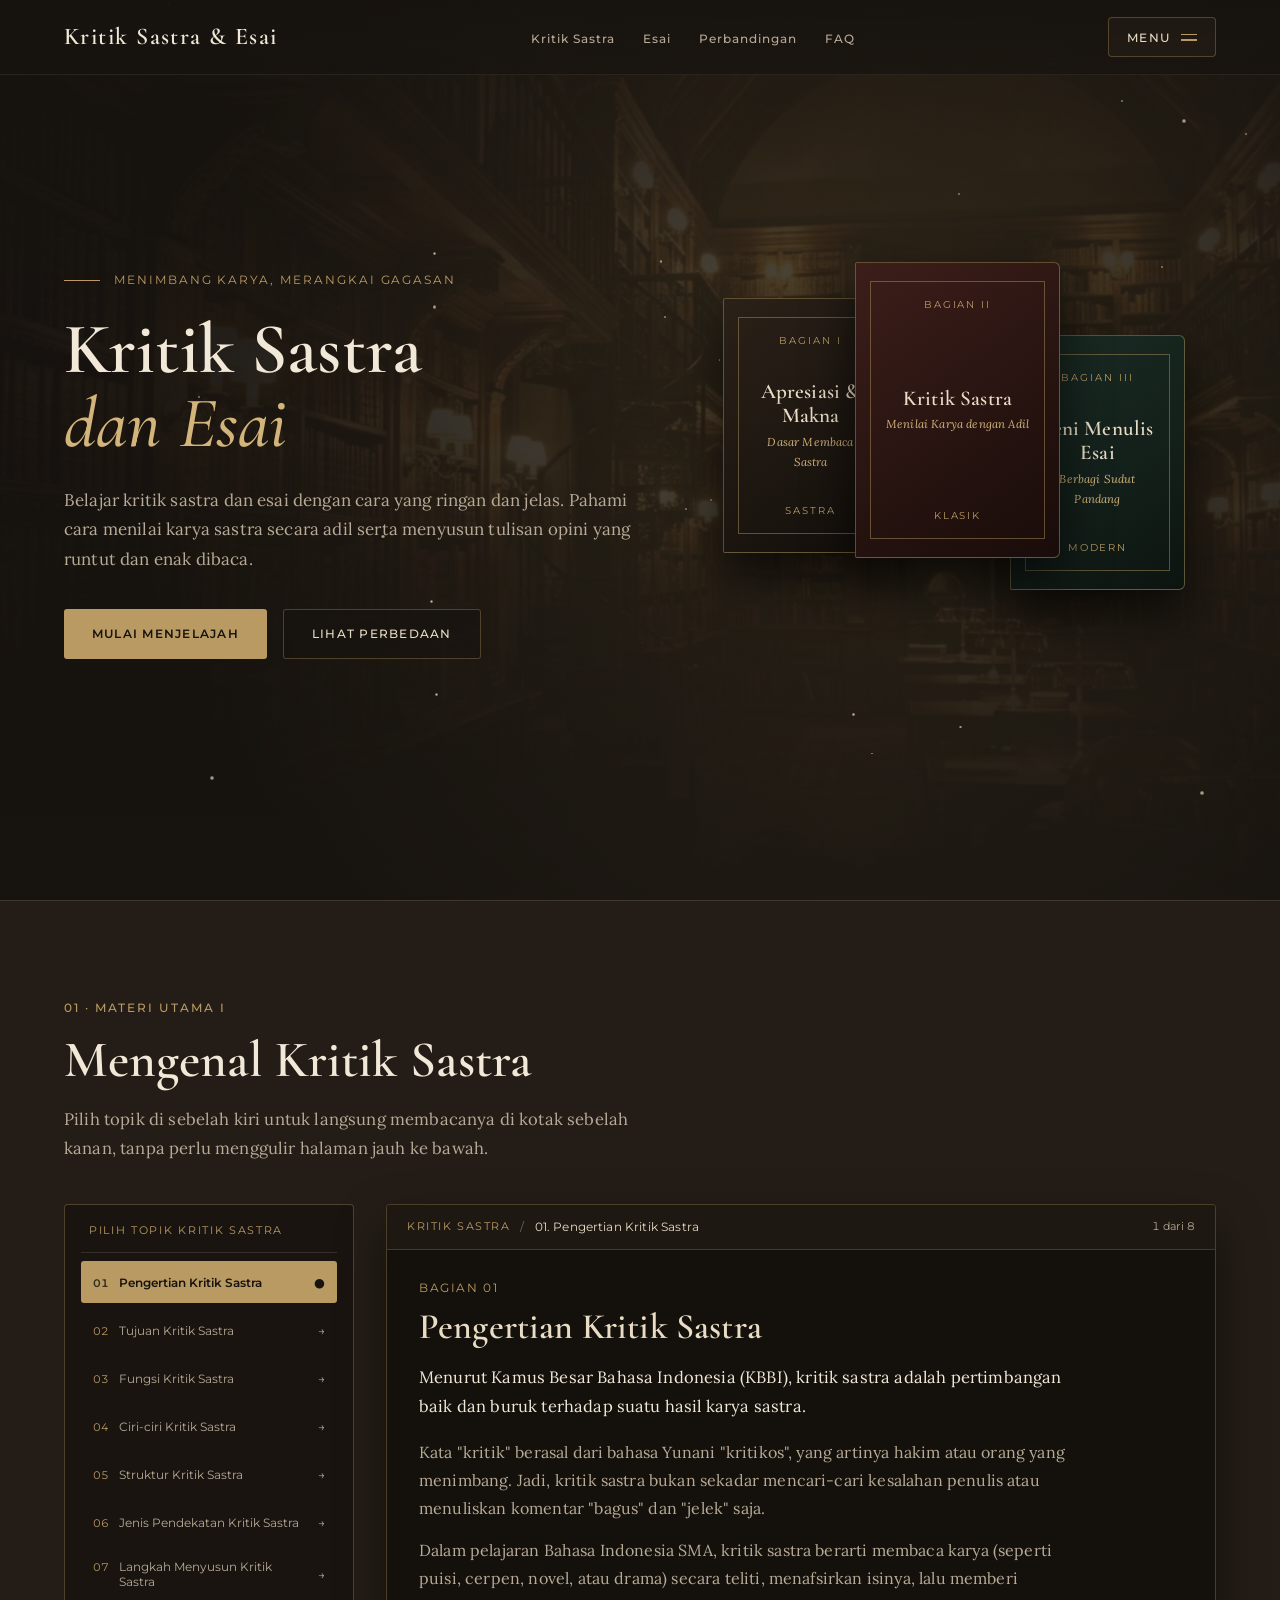
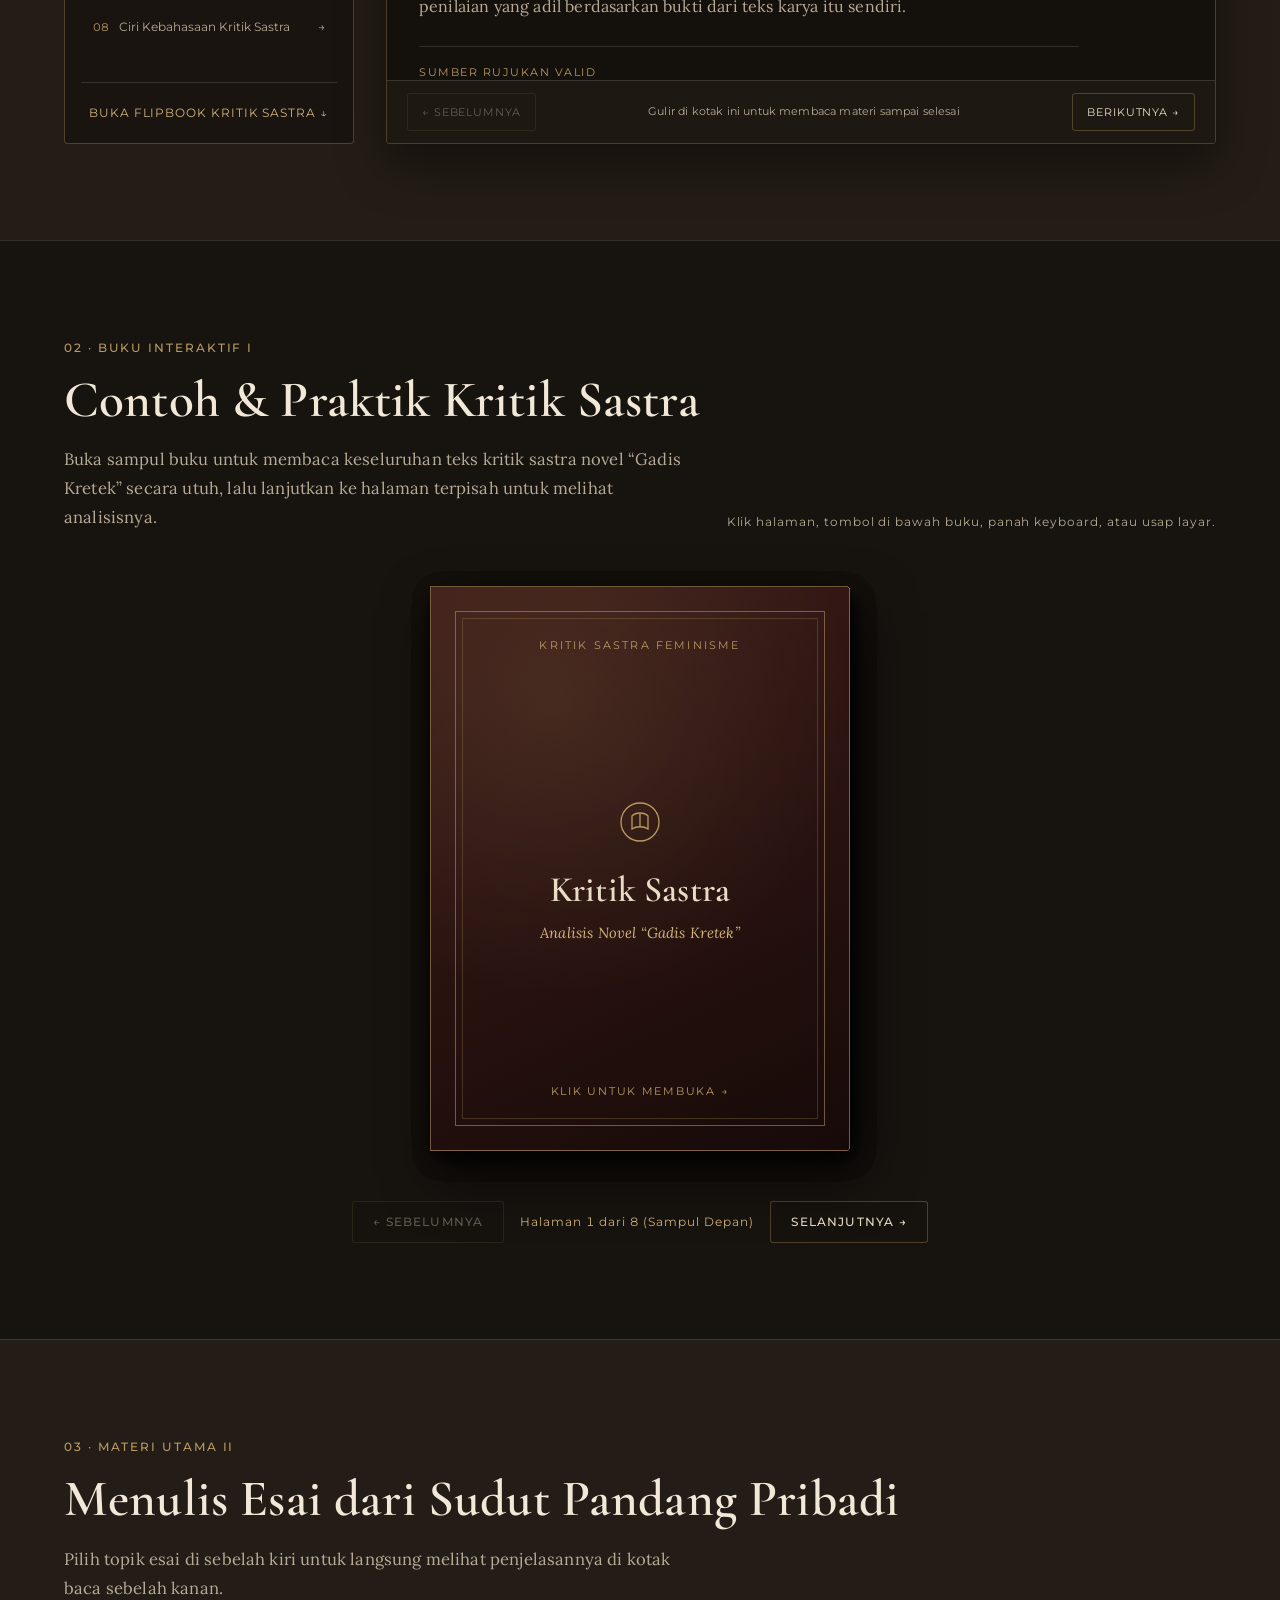
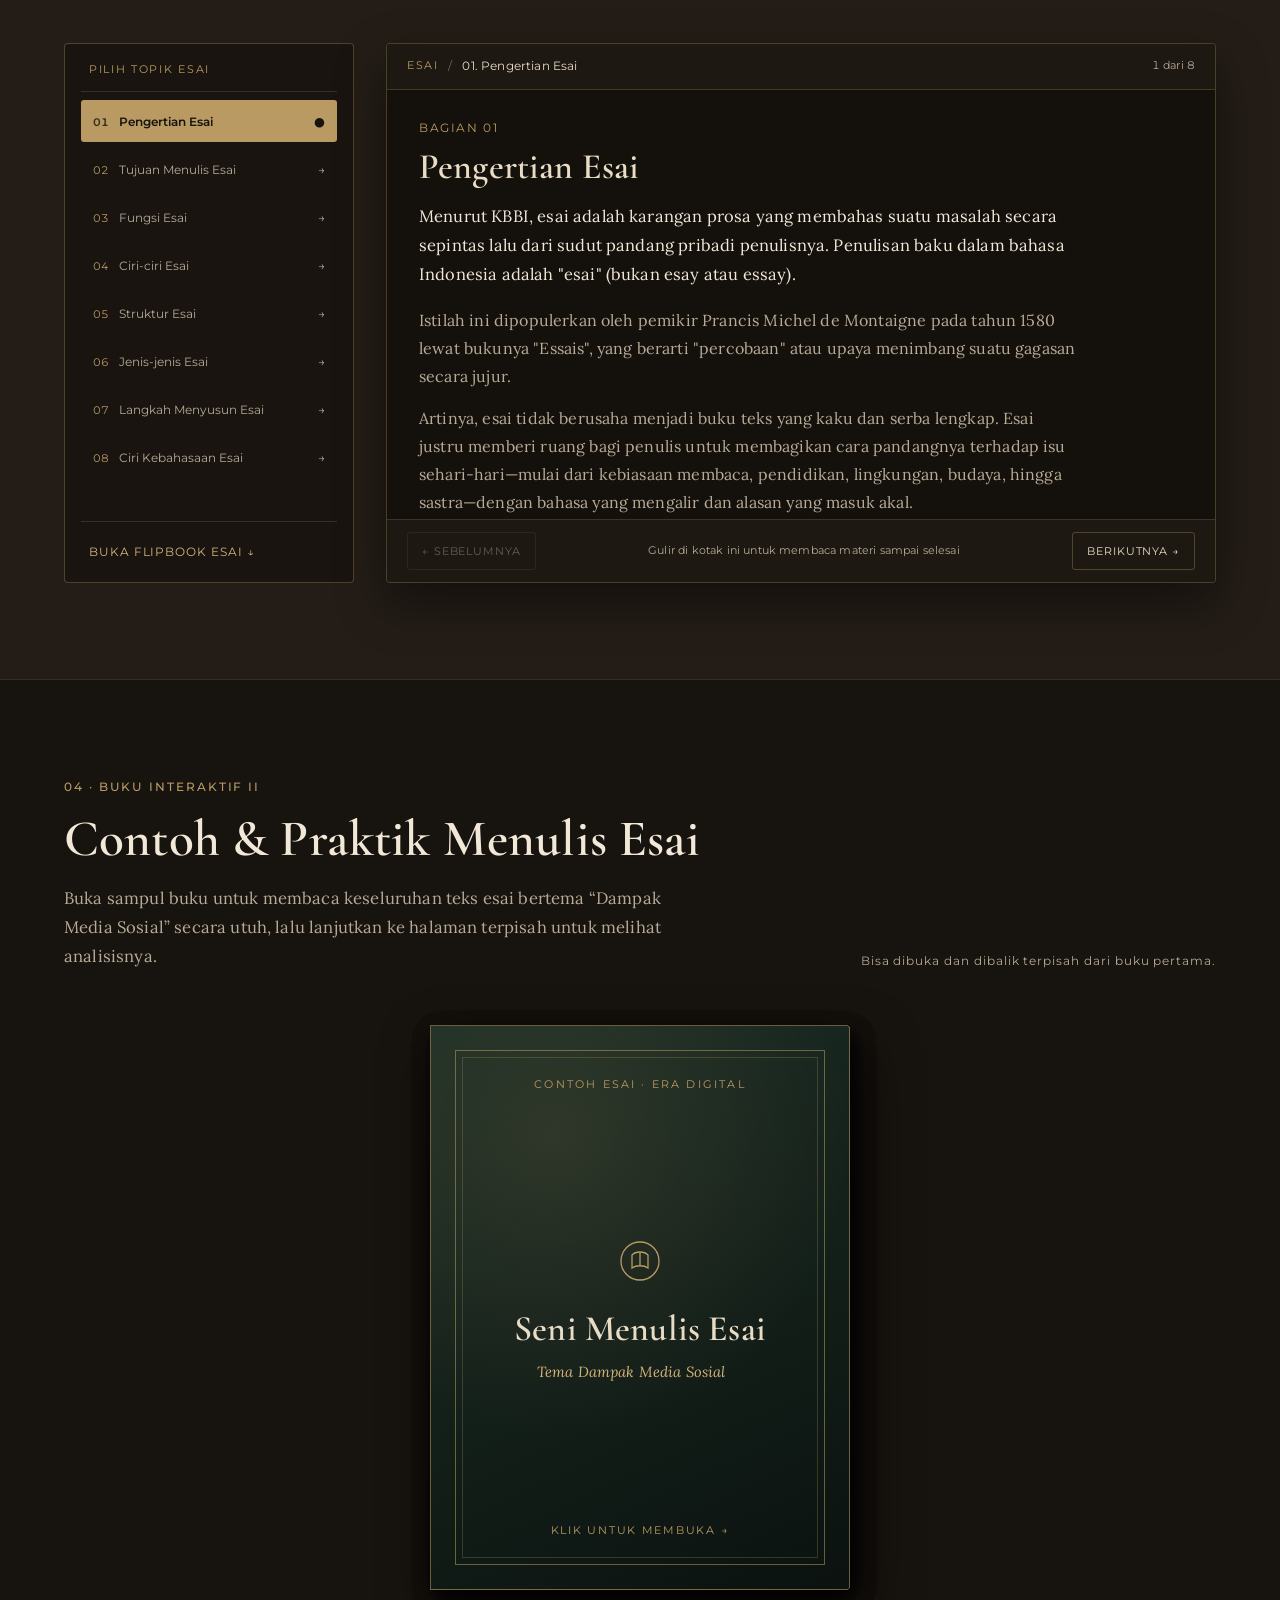
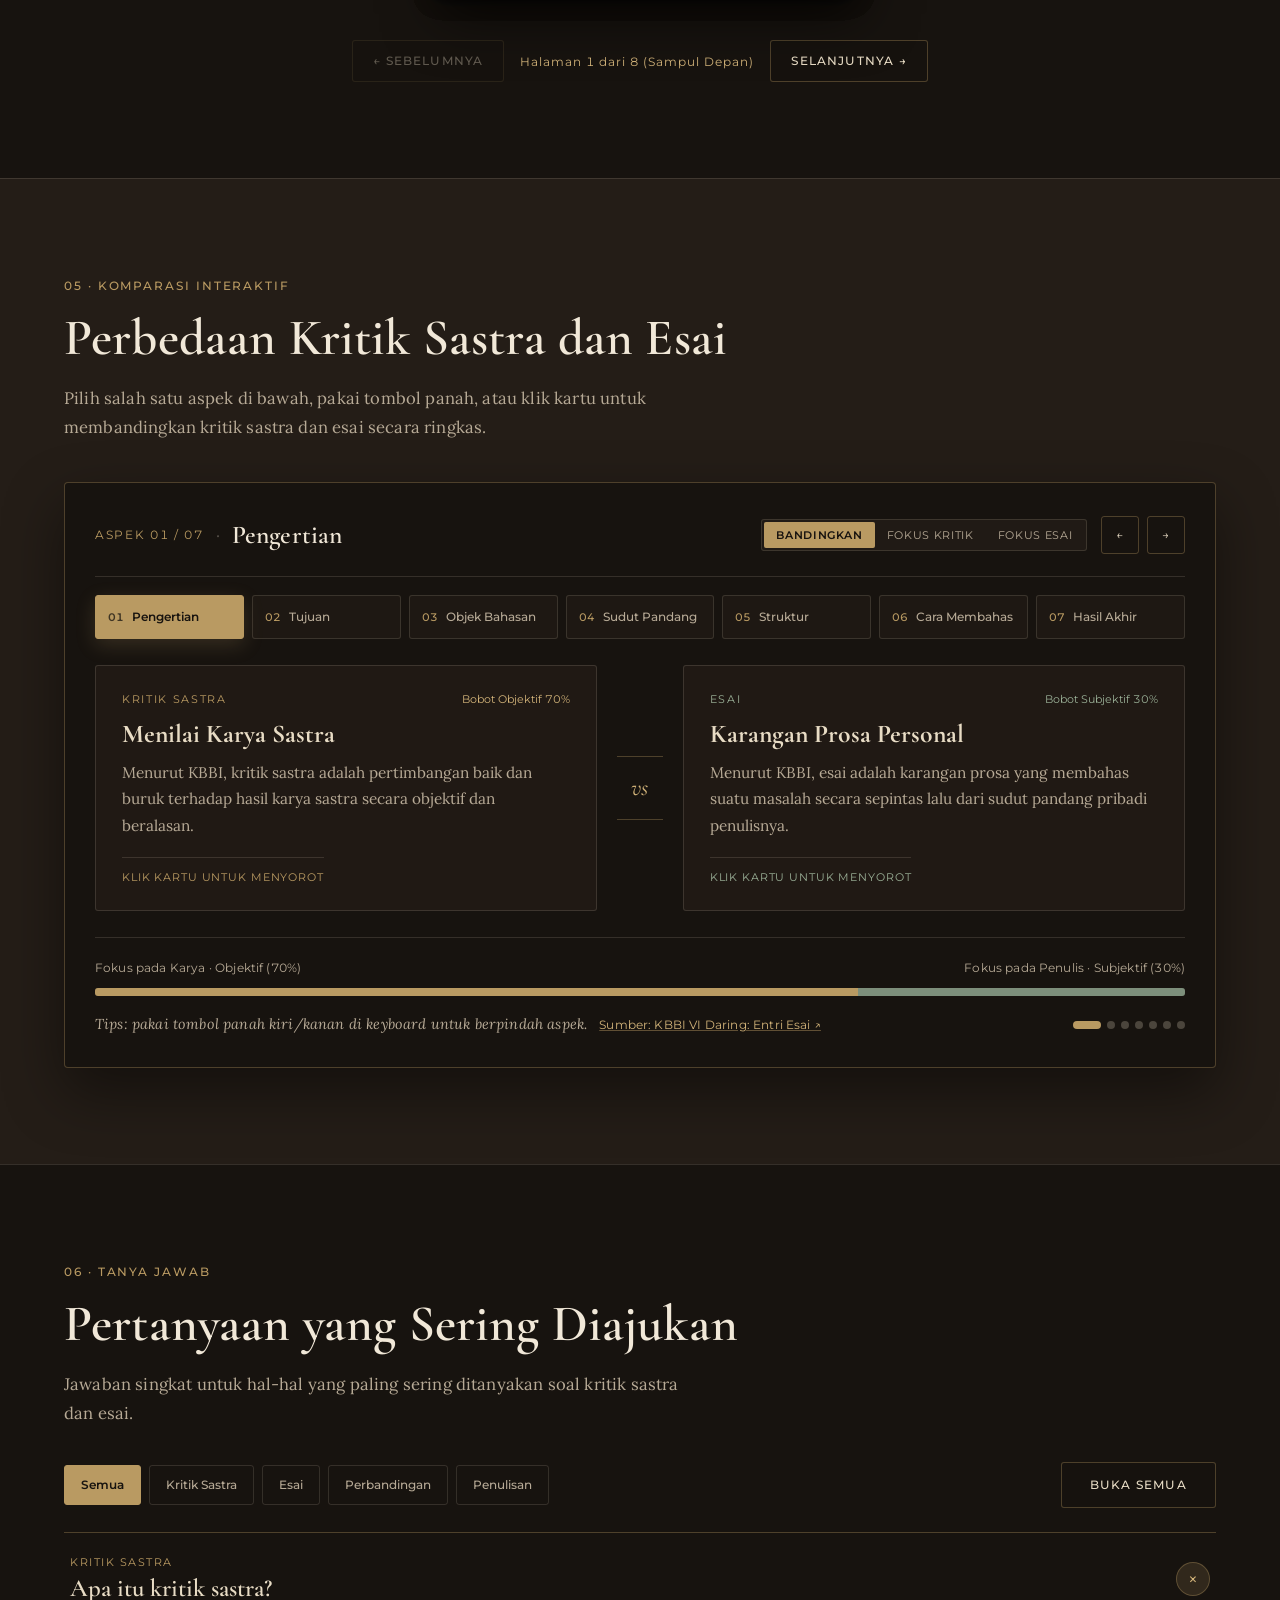
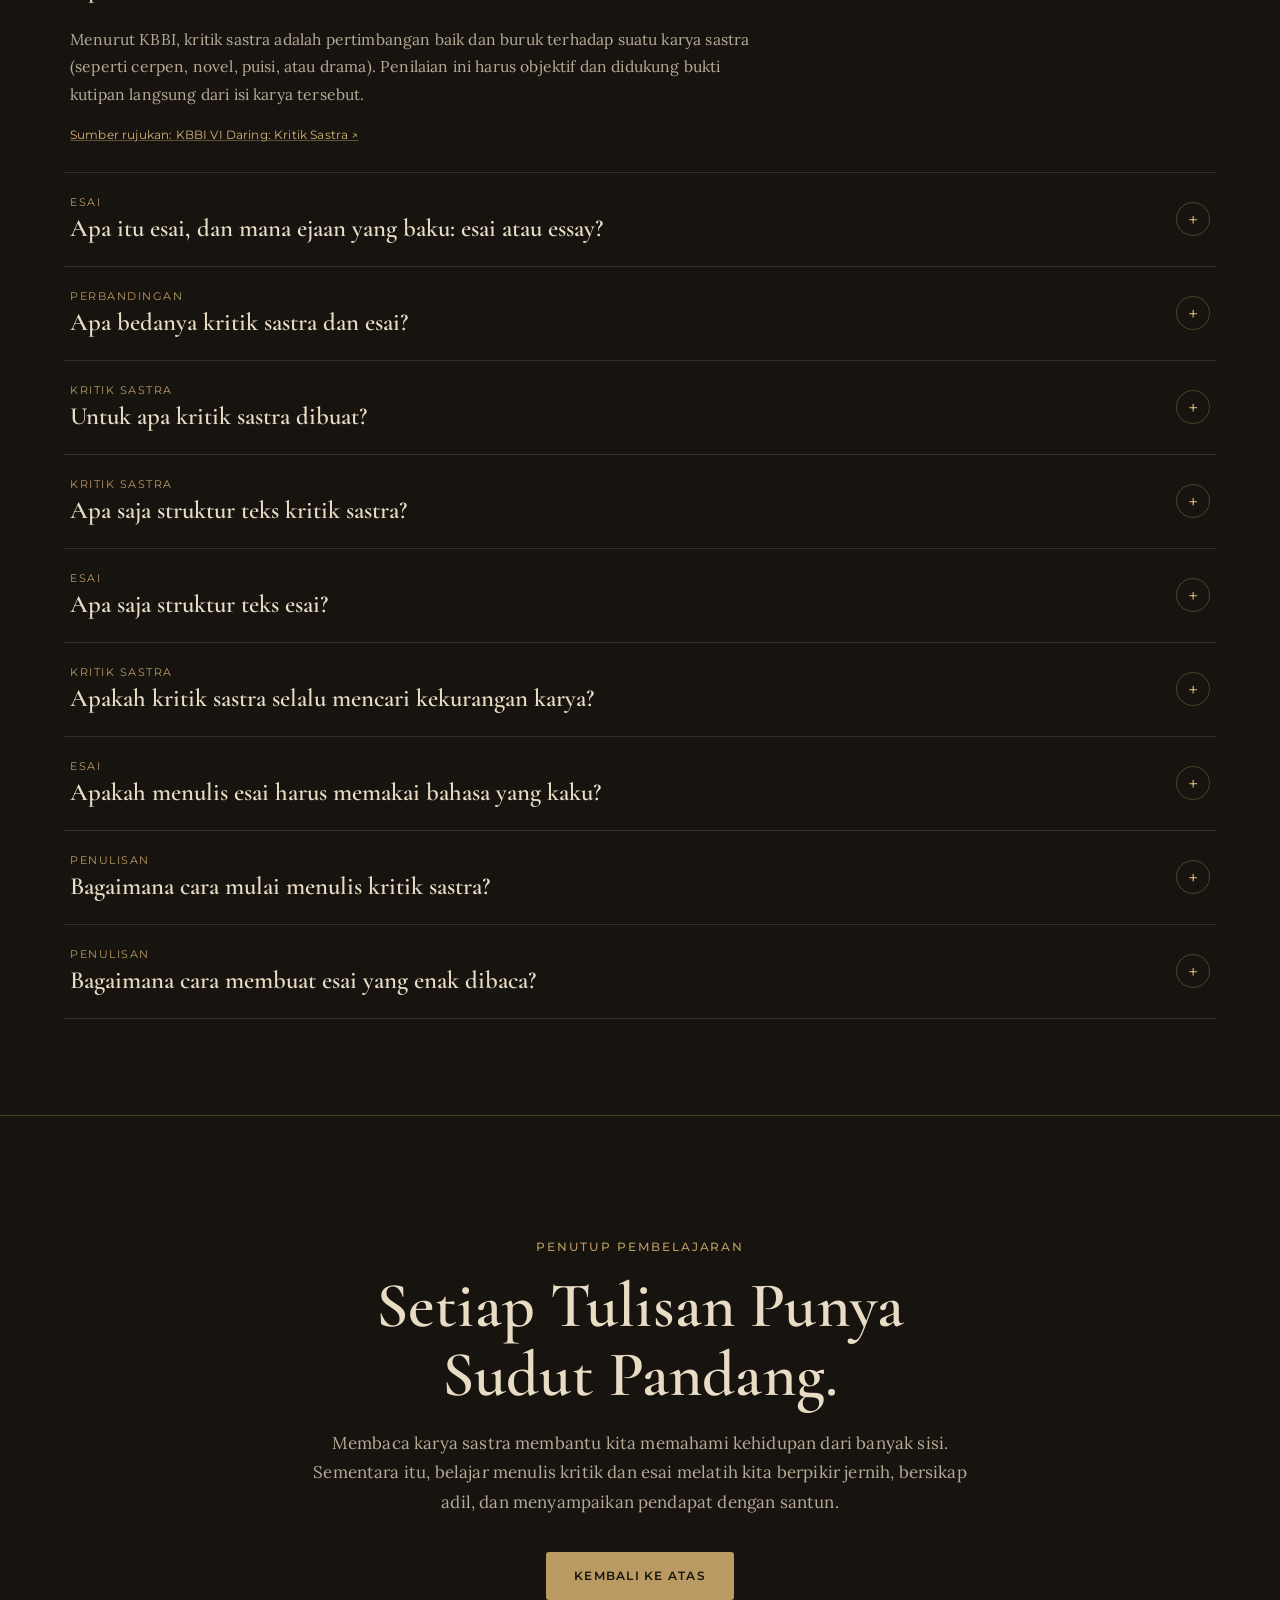
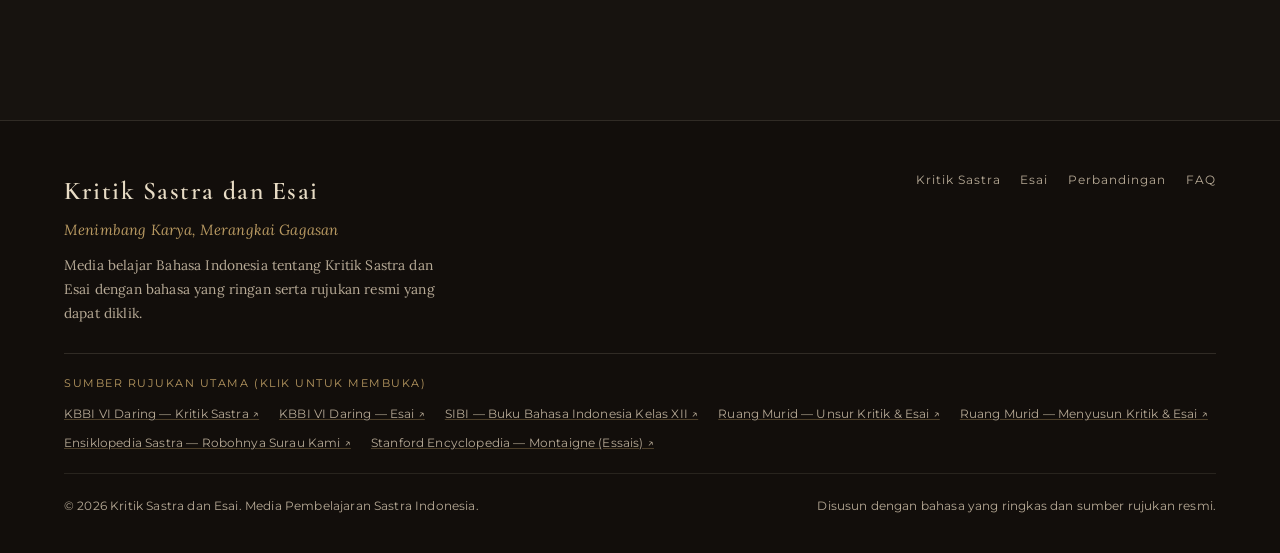
==== commit 94b518e3: "feat(literary): refine book content and UI layout Update literary data to feature specific works (“G" ====
--- a/literary.html
+++ b/literary.html
@@ -533,15 +533,16 @@
     .flipbook-stage { width: 100%; display: flex; justify-content: center; align-items: center; padding: 16px 0 24px; perspective: 2200px; }
 
     .book-3d {
-      position: relative; width: 840px; max-width: 100%; aspect-ratio: 840 / 540;
+      position: relative; width: 840px; max-width: 100%; aspect-ratio: 840 / 565;
       transform-style: preserve-3d; transition: transform 0.65s var(--ease-editorial); user-select: none;
     }
     .book-3d.is-cover-front { transform: translateX(-25%); }
     .book-3d.is-cover-back { transform: translateX(25%); }
-    .book-3d__base-left, .book-3d__base-right { position: absolute; top: 0; width: 50%; height: 100%; border-radius: 3px; pointer-events: none; }
-    .book-3d__base-left { left: 0; background: #14100c; box-shadow: -10px 24px 55px rgba(0,0,0,0.6); opacity: 0; transition: opacity 0.4s ease; }
-    .book-3d.is-open .book-3d__base-left { opacity: 1; }
-    .book-3d__base-right { right: 0; background: #14100c; box-shadow: 10px 24px 55px rgba(0,0,0,0.65); }
+    .book-3d__base-left, .book-3d__base-right { position: absolute; top: 0; width: 50%; height: 100%; border-radius: 3px; pointer-events: none; transition: opacity 0.4s ease; }
+    .book-3d__base-left { left: 0; background: #14100c; box-shadow: -10px 24px 55px rgba(0,0,0,0.6); opacity: 0; }
+    .book-3d.is-open .book-3d__base-left, .book-3d.is-cover-back .book-3d__base-left { opacity: 1; }
+    .book-3d__base-right { right: 0; background: #14100c; box-shadow: 10px 24px 55px rgba(0,0,0,0.65); opacity: 0; }
+    .book-3d.is-cover-front .book-3d__base-right, .book-3d.is-open .book-3d__base-right { opacity: 1; }
     .book-3d__spine {
       position: absolute; top: 0; bottom: 0; left: 50%; width: 18px; transform: translateX(-50%);
       background: linear-gradient(to right, rgba(0,0,0,0.42), rgba(255,255,255,0.06) 50%, rgba(0,0,0,0.42));
@@ -567,7 +568,7 @@
     .page-parchment {
       background: radial-gradient(circle at 80% 20%, rgba(255,250,240,0.45), transparent 55%),
                   linear-gradient(135deg, #efe4cf 0%, #e5d6b9 60%, #dbc8a4 100%);
-      color: var(--parchment-ink); padding: 26px 28px 22px;
+      color: var(--parchment-ink); padding: 24px 28px 20px;
       border: 1px solid rgba(120,92,54,0.25); height: 100%;
       display: flex; flex-direction: column; justify-content: space-between;
     }
@@ -577,10 +578,10 @@
       border-bottom: 1px solid rgba(90,72,55,0.22); padding-bottom: 8px; margin-bottom: 12px;
       font-family: var(--font-ui); font-size: 0.64rem; letter-spacing: 0.14em; text-transform: uppercase; color: var(--parchment-muted);
     }
-    .page-parchment__body { flex: 1; overflow-y: auto; padding-right: 4px; }
-    .page-parchment__title { font-family: var(--font-display); font-size: 1.52rem; font-weight: 700; line-height: 1.16; color: #1c130d; margin-bottom: 8px; }
-    .page-parchment__subtitle { font-family: var(--font-body); font-style: italic; font-size: 0.84rem; color: #6b5239; margin-bottom: 10px; }
-    .page-parchment__text { font-size: 0.85rem; line-height: 1.65; color: #2b2017; }
+    .page-parchment__body { flex: 1; overflow: hidden; }
+    .page-parchment__title { font-family: var(--font-display); font-size: 1.44rem; font-weight: 700; line-height: 1.16; color: #1c130d; margin-bottom: 8px; }
+    .page-parchment__subtitle { font-family: var(--font-body); font-style: italic; font-size: 0.83rem; color: #6b5239; margin-bottom: 10px; }
+    .page-parchment__text { font-size: 0.84rem; line-height: 1.64; color: #2b2017; }
     .page-parchment__text p { margin-bottom: 9px; }
     .page-parchment__text ul { padding-left: 18px; margin: 8px 0; }
     .page-parchment__text li { margin-bottom: 5px; }
@@ -609,7 +610,14 @@
     .page-cover__ornament::before { content: ""; position: absolute; inset: 6px; border: 1px solid rgba(185,154,98,0.25); pointer-events: none; }
     .page-cover__edition { font-family: var(--font-ui); font-size: 0.68rem; letter-spacing: 0.2em; text-transform: uppercase; color: var(--gold); }
     .page-cover__title { font-family: var(--font-display); font-size: clamp(1.75rem, 2.8vw, 2.45rem); font-weight: 600; line-height: 1.12; color: var(--parchment); margin: 10px 0; }
-    .page-cover__subtitle { font-family: var(--font-body); font-style: italic; font-size: 0.94rem; color: var(--gold-bright); max-width: 24ch; }
+    .page-cover__subtitle { font-family: var(--font-body); font-style: italic; font-size: 0.92rem; color: var(--gold-bright); max-width: 26ch; }
+    .page-cover__sources { margin-top: 16px; display: flex; flex-wrap: wrap; justify-content: center; gap: 8px; position: relative; z-index: 2; }
+    .page-cover__source-link {
+      display: inline-flex; align-items: center; gap: 4px; padding: 5px 12px;
+      border: 1px solid rgba(185,154,98,0.45); border-radius: 3px;
+      font-family: var(--font-ui); font-size: 0.68rem; color: var(--parchment); transition: border-color 0.2s ease, color 0.2s ease;
+    }
+    .page-cover__source-link:hover { border-color: var(--gold-bright); color: var(--gold-bright); }
     .page-cover__crest { width: 48px; height: 48px; color: var(--gold); margin: 6px 0; }
     .page-cover__action { font-family: var(--font-ui); font-size: 0.68rem; letter-spacing: 0.16em; text-transform: uppercase; color: var(--gold); }
 
@@ -626,13 +634,16 @@
 
     @media (max-width: 760px) {
       .flipbook-stage { perspective: 1600px; }
-      .book-3d { width: 100%; max-width: 400px; aspect-ratio: 3 / 4.25; transform: none !important; }
+      .book-3d { width: 100%; max-width: 400px; aspect-ratio: 3 / 5.05; transform: none !important; }
       .book-3d__base-left, .book-3d__spine { display: none; }
-      .book-3d__base-right { width: 100%; }
+      .book-3d__base-right { width: 100%; opacity: 1; }
       .book-leaf { left: 0; width: 100%; }
       .book-face--front { border-radius: 4px; }
       .book-leaf.is-mobile-hidden { display: none; }
-      .page-parchment { padding: 20px 18px 18px; }
+      .page-parchment { padding: 18px 16px 16px; }
+      .page-parchment__title { font-size: 1.22rem; margin-bottom: 6px; }
+      .page-parchment__subtitle { font-size: 0.78rem; margin-bottom: 8px; }
+      .page-parchment__text { font-size: 0.78rem; line-height: 1.54; }
     }
 
     /* ==========================================================================
@@ -948,7 +959,7 @@
           <p class="section-kicker">02 · Buku Interaktif I</p>
           <h2 class="section-title">Contoh &amp; Praktik Kritik Sastra</h2>
           <p class="section-subtitle">
-            Buka sampul buku untuk membaca daftar isi dan 10 contoh kritik sastra—mulai dari novel, puisi, film, cerpen, drama, syair, hingga kritik mimetik dan feminisme.
+            Buka sampul buku untuk membaca keseluruhan teks kritik sastra novel “Gadis Kretek” secara utuh, lalu lanjutkan ke halaman terpisah untuk melihat analisisnya.
           </p>
         </div>
         <div class="flipbook-hint">Klik halaman, tombol di bawah buku, panah keyboard, atau usap layar.</div>
@@ -985,7 +996,7 @@
           <p class="section-kicker">04 · Buku Interaktif II</p>
           <h2 class="section-title">Contoh &amp; Praktik Menulis Esai</h2>
           <p class="section-subtitle">
-            Buka sampul buku untuk membaca daftar isi dan 6 tema esai pilihan—masing-masing berisi satu contoh dari tema kesehatan mental, antikorupsi, pengalaman pribadi, ulasan film, karakter Pancasila, hingga dampak media sosial.
+            Buka sampul buku untuk membaca keseluruhan teks esai bertema “Dampak Media Sosial” secara utuh, lalu lanjutkan ke halaman terpisah untuk melihat analisisnya.
           </p>
         </div>
         <div class="flipbook-hint">Bisa dibuka dan dibalik terpisah dari buku pertama.</div>
@@ -1433,70 +1444,39 @@
       id: 'criticismBook',
       coverTheme: 'criticism',
       coverTitle: 'Kritik Sastra',
-      coverSubtitle: '10 Contoh Ragam Karya Sastra',
-      editionLabel: 'EDISI KLASIK · 10 CONTOH KRITIK',
+      coverSubtitle: 'Analisis Novel “Gadis Kretek”',
+      editionLabel: 'KRITIK SASTRA FEMINISME',
       pages: [
-        { pageNumber: 1, isCover: true, title: 'Kritik Sastra', subtitle: '10 Contoh Ragam Karya Sastra' },
+        { pageNumber: 1, isCover: true, title: 'Kritik Sastra', subtitle: 'Analisis Novel “Gadis Kretek”' },
         {
-          pageNumber: 2, runningHead: 'Daftar Isi', title: 'Daftar Isi 10 Contoh Kritik', subtitle: 'Ragam Karya dari Brain Academy',
-          html: `<p>Buku ini merangkum 10 contoh kritik sastra dari berbagai ragam karya dan pendekatan yang dapat dijadikan acuan belajar:</p><ul><li><strong>Hal. 03</strong> — 01. Novel: “Sang Pemimpi” (Andrea Hirata)</li><li><strong>Hal. 04</strong> — 02. Puisi: “Aku” (Chairil Anwar)</li><li><strong>Hal. 05</strong> — 03. Film: “Laskar Pelangi”</li><li><strong>Hal. 06</strong> — 04. Cerpen: “Robohnya Surau Kami” (A.A. Navis)</li><li><strong>Hal. 07</strong> — 05. Kritik Singkat: “Filosofi Teras” (Henry Manampiring)</li><li><strong>Hal. 08</strong> — 06. Novel Historis: “Bumi Manusia” (Pramoedya Ananta Toer)</li><li><strong>Hal. 09</strong> — 07. Drama: “Keong Mas”</li><li><strong>Hal. 10</strong> — 08. Kritik Mimetik: “Barangkali Karena Bulan” (W.S. Rendra)</li><li><strong>Hal. 11</strong> — 09. Syair: “Gurindam Dua Belas” (Raja Ali Haji)</li><li><strong>Hal. 12</strong> — 10. Kritik Feminisme: “Gadis Kretek” (Ratih Kumala)</li></ul>`,
-          sources: [{ label: 'Brain Academy — 10 Contoh Kritik Sastra', url: 'https://www.brainacademy.id/blog/contoh-kritik-sastra' }]
+          pageNumber: 2, runningHead: 'Naskah Lengkap · 1/4', title: 'Analisis Kritik Terhadap Novel “Gadis Kretek”', subtitle: 'Karya Ratih Kumala · Teks Asli Utuh (Paragraf 1)',
+          html: `<p>Novel Gadis Kretek karya Ratih Kumala adalah cerita yang mengisahkan tentang sejarah industri rokok kretek di Indonesia, tetapi juga memiliki unsur drama keluarga dan cinta. Salah satu hal menarik dalam novel ini adalah bagaimana perempuan digambarkan bukan hanya sebagai tokoh pendamping, tetapi juga sebagai sosok yang berpengaruh. Novel ini menghadirkan perspektif feminisme, meski masih ada batasan sosial yang mereka hadapi.</p>`
         },
         {
-          pageNumber: 3, runningHead: '01 · Kritik Novel', title: 'Novel “Sang Pemimpi”', subtitle: 'Karya Andrea Hirata · Tetralogi Laskar Pelangi',
-          html: `<p>Novel <em>Sang Pemimpi</em> mengisahkan perjuangan tiga sahabat—Arai, Ikal, dan Jimbron—setelah menamatkan SMP hingga bermimpi kuliah ke Prancis dengan cinta, pengorbanan, dan doa.</p><p>Kelebihannya terletak pada nilai kehidupan yang kuat: pembaca diajak selalu bersyukur, pantang menyerah meski hidup serba terbatas, berusaha keras, serta patuh kepada nasihat orang tua.</p><p>Kekurangannya, terdapat pemakaian kosakata daerah dan bahasa Inggris tanpa glosarium—misalnya kutipan <em>“Lalu kami beralih menjadi part time office boy di kompleks kantor pemerintah”</em>—sehingga penulis sebaiknya melengkapinya agar pembaca tidak bingung.</p>`,
-          sources: [{ label: 'Brain Academy — Contoh Kritik Novel', url: 'https://www.brainacademy.id/blog/contoh-kritik-sastra' }]
+          pageNumber: 3, runningHead: 'Naskah Lengkap · 2/4', title: 'Isi Keseluruhan Teks (Lanjutan)', subtitle: 'Paragraf 2–3 · Pendekatan & Tokoh Jeng Yah',
+          html: `<p>Melalui pendekatan kritik sastra feminisme, kita bisa melihat bagaimana novel ini menunjukkan perjuangan perempuan dalam menghadapi aturan sosial yang membatasi peran mereka. Kritik sastra feminisme sendiri adalah cara menganalisis karya sastra dengan melihat bagaimana perempuan digambarkan dalam cerita dan apakah mereka diberikan kebebasan untuk menentukan hidupnya sendiri.</p><p>Salah satu tokoh utama perempuan dalam novel ini adalah Jeng Yah. Ia bukan perempuan biasa yang hanya mengikuti perintah atau menunggu nasib. Jeng Yah adalah sosok perempuan cerdas dan mandiri yang berani mengambil peran dalam industri kretek, padahal pada zaman itu bisnis lebih didominasi oleh laki-laki.</p>`
         },
         {
-          pageNumber: 4, runningHead: '02 · Kritik Puisi', title: 'Puisi “Aku”', subtitle: 'Karya Chairil Anwar · Semangat Individualisme & Kebebasan',
-          html: `<p>Puisi “Aku” karya Chairil Anwar sangat terkenal karena mengusung tema keberanian dan perlawanan terhadap keterbatasan hidup—sosok “aku” menolak tunduk pada takdir dan memilih jalannya sendiri.</p><p>Gaya bahasanya lugas dan bertenaga lewat diksi tegas seperti <em>“Aku ini binatang jalang”</em>, ditambah metafora, simbolisme, serta ritme kalimat pendek yang membuat emosi puisi terasa dinamis.</p><p>Meski sebagian kritikus menilai sikap “melawan segala sesuatu” terkesan terlalu individualistis, puisi ini tetap relevan sebagai simbol keberanian dan semangat hidup.</p>`,
-          sources: [
-            { label: 'Brain Academy — Contoh Kritik Puisi', url: 'https://www.brainacademy.id/blog/contoh-kritik-sastra' },
-            { label: 'Ensiklopedia Sastra: Chairil Anwar', url: 'https://ensiklopedia.kemendikdasmen.go.id/sastra/artikel/Chairil_Anwar' }
-          ]
+          pageNumber: 4, runningHead: 'Naskah Lengkap · 3/4', title: 'Isi Keseluruhan Teks (Lanjutan)', subtitle: 'Paragraf 4–5 · Perjuangan & Kesetaraan',
+          html: `<p>Melalui kisah Jeng Yah, Gadis Kretek menunjukkan bahwa perempuan bisa menjadi lebih dari sekadar istri atau ibu rumah tangga. Mereka bisa memiliki impian, mengambil keputusan sendiri, dan berjuang untuk apa yang mereka yakini.</p><p>Dalam novel ini, kita bisa melihat bahwa perempuan sering kali menghadapi batasan dari masyarakat, tetapi mereka juga memiliki kekuatan untuk melawan dan membuktikan bahwa mereka mampu. Hal ini sesuai dengan pandangan feminisme yang ingin agar perempuan memiliki hak yang sama dengan laki-laki dalam berbagai aspek kehidupan.</p>`
         },
         {
-          pageNumber: 5, runningHead: '03 · Kritik Film', title: 'Film “Laskar Pelangi”', subtitle: 'Adaptasi Novel Andrea Hirata · Pendidikan & Persahabatan',
-          html: `<p>Film <em>Laskar Pelangi</em> menceritakan anak-anak dari keluarga sederhana di Belitung yang tetap berjuang meraih pendidikan walau serba terbatas.</p><p>Kekuatannya ada pada karakter yang unik—seperti Ikal yang penuh semangat, Lintang yang cerdas, Mahar yang kreatif, dan Bu Muslimah yang berdedikasi—serta visual alam Belitung yang autentik.</p><p>Walau beberapa bagian di tengah cerita terasa berjalan agak lambat, alurnya tetap menyentuh dan inspiratif dalam menanamkan nilai kerja keras serta arti mimpi bagi pelajar.</p>`,
-          sources: [{ label: 'Brain Academy — Contoh Kritik Film', url: 'https://www.brainacademy.id/blog/contoh-kritik-sastra' }]
+          pageNumber: 5, runningHead: 'Naskah Lengkap · 4/4', title: 'Isi Keseluruhan Teks (Penutup)', subtitle: 'Paragraf 6 · Pesan Penutup Naskah',
+          html: `<p>Melalui kritik sastra feminisme, dari novel ini, kita bisa belajar bahwa perempuan harus berani memperjuangkan apa yang mereka inginkan dan tidak takut menghadapi tantangan. Ini menjadi pesan penting, terutama bagi generasi muda, bahwa setiap orang, baik laki-laki maupun perempuan, punya hak yang sama untuk mengejar impian mereka.</p>`,
+          sources: [{ label: 'Brain Academy — Contoh Kritik Sastra Feminisme', url: 'https://www.brainacademy.id/blog/contoh-kritik-sastra' }]
         },
         {
-          pageNumber: 6, runningHead: '04 · Kritik Cerpen', title: 'Cerpen “Robohnya Surau Kami”', subtitle: 'Karya A.A. Navis · Kritik Ibadah & Tanggung Jawab Sosial',
-          html: `<p>Cerpen ini mengisahkan seorang kakek penjaga surau yang rajin beribadah namun mengabaikan urusan dunia dan tidak bekerja. A.A. Navis mengkritik pola pikir yang hanya memikirkan akhirat tanpa memberi manfaat sosial di masyarakat.</p><p>Tokoh Kakek yang taat tetapi pasrah dibangun melalui alur maju dengan kejutan di akhir cerita yang memancing pembaca merenung lebih dalam.</p><p>Bahasa dialog dan narasinya sederhana namun tajam, sehingga pesan bahwa ibadah harus sejalan dengan kerja keras tetap sangat relevan.</p>`,
-          sources: [
-            { label: 'Brain Academy — Contoh Kritik Cerpen', url: 'https://www.brainacademy.id/blog/contoh-kritik-sastra' },
-            { label: 'Ensiklopedia Sastra: Robohnya Surau Kami', url: 'https://ensiklopedia.kemendikdasmen.go.id/sastra/artikel/Robohnya_Surau_Kami' }
-          ]
+          pageNumber: 6, runningHead: 'Halaman Analisis · 1/2', title: 'Analisis Struktur Kritik Sastra', subtitle: 'Bedah bagian teks “Gadis Kretek” secara terpisah',
+          html: `<ul><li><strong>Tesis / Pendapat Awal (Paragraf 1):</strong> Mengenalkan novel Gadis Kretek karya Ratih Kumala dan menegaskan fokus utama kritik, yaitu tokoh perempuan berpengaruh dalam perspektif feminisme.</li><li><strong>Rangkaian Argumen &amp; Bukti (Paragraf 2–5):</strong> Menjelaskan konsep kritik sastra feminisme lalu membuktikannya melalui ketokohan Jeng Yah yang cerdas, mandiri, dan berani terjun di industri kretek.</li><li><strong>Penegasan Ulang / Simpulan (Paragraf 6):</strong> Merangkum nilai perjuangan dan kesetaraan hak sebagai pesan penting bagi generasi muda dari pembacaan novel.</li></ul>`
         },
         {
-          pageNumber: 7, runningHead: '05 · Kritik Singkat', title: '“Filosofi Teras”', subtitle: 'Karya Henry Manampiring · Tema Filosofi & Spirit Sosial',
-          html: `<p>Karya Henry Manampiring ini mengangkat tema filosofi hidup dan perilaku manusia—seperti keadilan, kebaikan, dan kebenaran—yang dipadukan dengan contoh nyata dalam kehidupan sehari-hari.</p><p>Gaya bahasanya sederhana dan mudah dicerna, sehingga pembaca tanpa latar belakang filsafat pun dapat memahami filsafat kuno dalam konteks kehidupan modern.</p><p>Penokohannya terasa hidup dan membangun kedekatan emosional, menjadikan karya ini bermanfaat sebagai bahan refleksi bagi pembaca umum.</p>`,
-          sources: [{ label: 'Brain Academy — Contoh Kritik Singkat', url: 'https://www.brainacademy.id/blog/contoh-kritik-sastra' }]
+          pageNumber: 7, runningHead: 'Halaman Analisis · 2/2', title: 'Analisis Pendekatan & Kebahasaan', subtitle: 'Ciri kritik sastra pada naskah di halaman sebelumnya',
+          html: `<ul><li><strong>Pendekatan Sastra:</strong> Memadukan kritik sastra feminisme (peran dan kebebasan perempuan) dengan pendekatan mimetik yang menyoroti realitas sosial industri kretek.</li><li><strong>Verba Mental &amp; Pernyataan Persuasif:</strong> Tampak pada ungkapan “bisa melihat”, “menunjukkan”, “diyakini”, serta dorongan bernilai pada kalimat “harus berani memperjuangkan”.</li><li><strong>Konjungsi &amp; Istilah Sastra:</strong> Memakai konjungsi pertentangan/penjelas (“tetapi”, “meski”, “padahal”) serta istilah sastra seperti novel, tokoh utama, dan perspektif.</li></ul>`,
+          sources: [{ label: 'Ruang Murid — Unsur Kritik & Esai', url: 'https://murid.kemendikdasmen.go.id/sumber-belajar/sub-unit/dfcd588b-7596-47ee-8124-b636466d254f/materi/mengidentifikasi-unsur-kritik-dan-esai-esai-bagian-1-340dfc76-4eba-4b9e-886c-1207cd837155' }]
         },
         {
-          pageNumber: 8, runningHead: '06 · Novel Historis', title: 'Novel “Bumi Manusia”', subtitle: 'Karya Pramoedya Ananta Toer · Latar Masa Kolonial',
-          html: `<p><em>Bumi Manusia</em> menggambarkan diskriminasi masyarakat pribumi di era kolonial Belanda melalui perjuangan Minke—seorang intelektual muda pribumi yang melawan ketidakadilan lewat pendidikan dan pemikiran modern.</p><p>Selain Minke, tokoh Nyai Ontosoroh hadir sebagai sosok perempuan pribumi yang cerdas, tangguh, dan sangat menginspirasi.</p><p>Dengan gaya bahasa yang lugas dan penuh makna, Pramoedya tidak sekadar menceritakan sejarah, melainkan mengajak pembaca berpikir kritis tentang hak asasi manusia.</p>`,
-          sources: [{ label: 'Brain Academy — Kritik Novel Historis', url: 'https://www.brainacademy.id/blog/contoh-kritik-sastra' }]
-        },
-        {
-          pageNumber: 9, runningHead: '07 · Kritik Drama', title: 'Drama “Keong Mas”', subtitle: 'Adaptasi Cerita Rakyat · Pesan Kesabaran & Ketulusan',
-          html: `<p>Drama <em>Keong Mas</em> mengisahkan seorang putri yang dikutuk menjadi keong oleh ibu tirinya yang jahat hingga akhirnya bebas berkat pertolongan seorang nenek tua.</p><p>Penokohannya lugas—putri digambarkan baik hati dan sabar, sedangkan ibu tiri bersifat iri—sehingga watak tokoh mudah dikenali penonton.</p><p>Alurnya sederhana (awal bahagia, konflik kutukan, lalu akhir bahagia) dan sarat pesan moral bahwa kesabaran serta kebaikan akan mengalahkan kejahatan.</p>`,
-          sources: [{ label: 'Brain Academy — Contoh Kritik Drama', url: 'https://www.brainacademy.id/blog/contoh-kritik-sastra' }]
-        },
-        {
-          pageNumber: 10, runningHead: '08 · Kritik Mimetik', title: 'Puisi “Barangkali Karena Bulan”', subtitle: 'Karya W.S. Rendra · Pendekatan Mimetik',
-          html: `<p>Puisi karya W.S. Rendra ini menghadirkan suasana emosional tentang pencarian makna hidup, rindu, kesedihan, dan harapan melalui simbol-simbol alam seperti bulan, angin, bintang, dan langit.</p><p>Gaya bahasanya sederhana tetapi puitis, menggunakan perumpamaan dan pengulangan kata tanpa terikat pola rima tertentu sehingga tetap mengalir.</p><p>Dari sudut pandang mimetik, puisi ini mencerminkan realitas perasaan manusia, cinta, dan pengalaman hidup secara halus dan menyentuh.</p>`,
-          sources: [{ label: 'Brain Academy — Contoh Kritik Mimetik', url: 'https://www.brainacademy.id/blog/contoh-kritik-sastra' }]
-        },
-        {
-          pageNumber: 11, runningHead: '09 · Kritik Syair', title: 'Syair “Gurindam Dua Belas”', subtitle: 'Karya Raja Ali Haji · Nilai Moral & Filosofis',
-          html: `<p><em>Gurindam Dua Belas</em> karya Raja Ali Haji berisi nasihat moral dan ajaran religius Islam yang kuat, misalnya petuah: <em>“Apabila banyak berkata-kata, di situlah jalan masuk dusta.”</em></p><p>Dari segi struktur, penggunaan pola rima berpasangan di setiap bait menciptakan irama pembacaan yang khas sekaligus mudah diingat.</p><p>Dibandingkan syair lain, isinya lebih filosofis dan layak dikaji secara sosiologis agar nilai etikanya terus relevan bagi masyarakat modern.</p>`,
-          sources: [{ label: 'Brain Academy — Contoh Kritik Syair', url: 'https://www.brainacademy.id/blog/contoh-kritik-sastra' }]
-        },
-        {
-          pageNumber: 12, runningHead: '10 · Kritik Feminisme', title: 'Novel “Gadis Kretek”', subtitle: 'Karya Ratih Kumala · Perspektif Kritik Feminisme',
-          html: `<p>Berlatar sejarah industri rokok kretek Indonesia dan drama keluarga, novel <em>Gadis Kretek</em> menyoroti perjuangan perempuan menghadapi batasan aturan sosial pada zamannya.</p><p>Melalui tokoh Jeng Yah—perempuan cerdas dan mandiri yang berani terjun ke bisnis kretek yang saat itu didominasi laki-laki—novel ini menegaskan bahwa perempuan mampu menentukan pilihan hidupnya sendiri.</p><p>Lewat kritik feminisme, kisah ini memberi pesan kuat bahwa laki-laki maupun perempuan memiliki hak yang sama untuk mengejar impian.</p>`,
-          sources: [{ label: 'Brain Academy — Contoh Kritik Feminisme', url: 'https://www.brainacademy.id/blog/contoh-kritik-sastra' }]
+          pageNumber: 8, isBackCover: true, title: 'Akhir Bacaan', subtitle: 'Naskah Lengkap & Analisis · Novel “Gadis Kretek” Karya Ratih Kumala',
+          sources: [{ label: 'Brain Academy — Contoh Kritik Sastra', url: 'https://www.brainacademy.id/blog/contoh-kritik-sastra' }]
         }
       ]
     };
@@ -1506,44 +1486,39 @@
       id: 'essayBook',
       coverTheme: 'essay',
       coverTitle: 'Seni Menulis Esai',
-      coverSubtitle: '6 Tema Pilihan & Contohnya',
-      editionLabel: 'SERI PERSPEKTIF · 6 TEMA ESAI',
+      coverSubtitle: 'Tema Dampak Media Sosial',
+      editionLabel: 'CONTOH ESAI · ERA DIGITAL',
       pages: [
-        { pageNumber: 1, isCover: true, title: 'Seni Menulis Esai', subtitle: '6 Tema Pilihan & Contohnya' },
+        { pageNumber: 1, isCover: true, title: 'Seni Menulis Esai', subtitle: 'Tema Dampak Media Sosial' },
         {
-          pageNumber: 2, runningHead: 'Daftar Isi', title: 'Daftar Isi 6 Tema Esai', subtitle: 'Satu Contoh Pilihan untuk Tiap Tema (Brain Academy)',
-          html: `<p>Buku mini ini menyajikan enam tema dan ragam esai—masing-masing dilengkapi satu contoh nyata dari Brain Academy:</p><ul><li><strong>Hal. 03</strong> — Tema 1 · Esai Deskriptif (Kesehatan Mental): “Anxiety”</li><li><strong>Hal. 04</strong> — Tema 2 · Esai Tajuk (Antikorupsi): “Korupsi Mampu Menghancurkan Negara”</li><li><strong>Hal. 05</strong> — Tema 3 · Esai Pribadi (Empati &amp; Sosial): “Sukarelawan di Panti Asuhan”</li><li><strong>Hal. 06</strong> — Tema 4 · Esai Kritik (Film &amp; Sejarah): “Soe Hok Gie”</li><li><strong>Hal. 07</strong> — Tema 5 · Esai Reflektif (Kebangsaan): “Karakter Pancasila”</li><li><strong>Hal. 08</strong> — Tema 6 · Esai Sosial-Digital (Media Sosial): “Dampak Media Sosial”</li></ul>`,
-          sources: [{ label: 'Brain Academy — 15 Contoh Esai Berbagai Tema', url: 'https://www.brainacademy.id/blog/contoh-esai' }]
+          pageNumber: 2, runningHead: 'Naskah Lengkap · 1/4', title: 'Contoh Esai Tema Dampak Media Sosial', subtitle: 'Teks Asli Utuh (Paragraf 1)',
+          html: `<p>Media sosial telah menjadi bagian tak terpisahkan dari kehidupan masyarakat di era digital. Platform seperti Facebook, Instagram, dan Twitter telah mengubah cara kita berkomunikasi, mengakses informasi, dan bahkan bersosialisasi. Namun, di balik kemudahan dan manfaat yang ditawarkan, media sosial juga memiliki sisi negatif yang perlu diwaspadai.</p>`
         },
         {
-          pageNumber: 3, runningHead: 'Tema 01 · Esai Deskriptif', title: 'Tema Kesehatan Mental: “Anxiety”', subtitle: 'Contoh Esai Deskriptif · Mengulas Fenomena Self-Diagnose',
-          html: `<p>Istilah kesehatan jiwa seperti <em>anxiety</em>, depresi, dan bipolar semakin sering dibicarakan anak muda. Namun, masih banyak yang melakukan <em>self-diagnose</em> hanya berdasarkan artikel internet sehingga berisiko menimbulkan salah paham.</p><p>Secara awam, <em>anxiety</em> sering dianggap sekadar rasa cemas biasa. Padahal, gangguan kecemasan merupakan rasa takut, gelisah, dan gugup berlebih hingga mengganggu aktivitas sehari-hari.</p><p>Pemicunya tidak hanya kejadian besar seperti ujian atau rapat penting, tetapi juga asumsi negatif yang muncul berulang kali di pikiran dan kerap disalahpahami orang lain.</p>`,
-          sources: [{ label: 'Brain Academy — Esai Deskriptif (Anxiety)', url: 'https://www.brainacademy.id/blog/contoh-esai' }]
+          pageNumber: 3, runningHead: 'Naskah Lengkap · 2/4', title: 'Isi Keseluruhan Teks (Lanjutan)', subtitle: 'Paragraf 2–3 · Dampak Positif & Negatif',
+          html: `<p>Di satu sisi, media sosial memiliki banyak dampak positif. Media sosial dapat menjadi sarana untuk menjalin komunikasi dan membangun koneksi dengan orang lain, baik di dalam maupun luar negeri. Platform ini juga dapat menjadi sumber informasi yang cepat dan mudah diakses. Media sosial dapat dimanfaatkan untuk berbagai tujuan positif, seperti edukasi, promosi bisnis, dan penggalangan dana.</p><p>Namun, di sisi lain, media sosial juga memiliki dampak negatif yang tidak dapat diabaikan. Salah satu dampak negatif yang paling sering dijumpai adalah cyberbullying. Cyberbullying dapat memberikan dampak psikologis yang serius bagi korbannya, seperti kecemasan, depresi, dan bahkan bunuh diri. Media sosial juga dapat menjadi wadah penyebaran informasi hoax dan ujaran kebencian yang dapat memicu konflik dan perpecahan di masyarakat.</p>`
         },
         {
-          pageNumber: 4, runningHead: 'Tema 02 · Esai Tajuk', title: 'Tema Antikorupsi: “Korupsi Mampu Menghancurkan Negara”', subtitle: 'Contoh Esai Tajuk · Oleh Eko Edhi Caroko',
-          html: `<p>Peringatan Hari Antikorupsi Dunia (Hakordia) setiap 9 Desember mengingatkan bahwa menurut PBB, korupsi adalah kejahatan sosial, politik, dan ekonomi yang dapat merusak institusi demokratis hingga membuat negara kuat terpuruk.</p><p>Di Indonesia, kerugian negara akibat korupsi mencapai puluhan hingga ratusan triliun rupiah (seperti kasus penyerobotan lahan Rp104,1 triliun menurut audit BPK), sehingga tepat digolongkan sebagai <em>extraordinary crime</em>.</p><p>Sulitnya pemberantasan terjadi karena kejahatan ini terorganisir rapi dan hukumannya belum memberi efek jera. Hakordia semestinya menjadi aksi nyata mencegah kehancuran negara, bukan sekadar acara seremonial.</p>`,
-          sources: [{ label: 'Brain Academy — Esai Tajuk (Antikorupsi)', url: 'https://www.brainacademy.id/blog/contoh-esai' }]
+          pageNumber: 4, runningHead: 'Naskah Lengkap · 3/4', title: 'Isi Keseluruhan Teks (Lanjutan)', subtitle: 'Paragraf 4–5 · Kecanduan & Sikap Bijak',
+          html: `<p>Selain itu, penggunaan media sosial yang berlebihan dapat menyebabkan kecanduan dan mengganggu aktivitas sehari-hari. Pengguna media sosial yang kecanduan sering kali menghabiskan waktu berjam-jam di depan layar dan mengabaikan aktivitas lain yang lebih penting, seperti belajar, bekerja, dan bersosialisasi di dunia nyata.</p><p>Oleh karena itu, penting untuk menggunakan media sosial dengan bijak dan bertanggung jawab. Kita harus selektif dalam memilih informasi yang dibagikan dan diakses di media sosial. Kita juga harus menjaga privasi dan keamanan data pribadi di media sosial.</p>`
         },
         {
-          pageNumber: 5, runningHead: 'Tema 03 · Esai Pribadi', title: 'Tema Sosial &amp; Empati: “Sukarelawan di Panti Asuhan”', subtitle: 'Contoh Esai Pribadi · Pengalaman Hidup Penulis',
-          html: `<p>Keputusan menjadi sukarelawan di panti asuhan setempat menjadi pengalaman pribadi yang mengubah cara saya memandang dunia. Awalnya saya merasa canggung dan bingung berinteraksi dengan anak-anak di sana.</p><p>Seiring waktu, kecanggungan itu berubah menjadi ikatan kekeluargaan yang hangat. Meski hidup dalam keterbatasan, mereka tetap tersenyum, bermain, dan bersyukur atas apa yang dimiliki.</p><p>Dari mereka saya belajar bahwa kebahagiaan sejati tidak bergantung pada kemewahan materi. Tindakan kecil yang tulus mampu menumbuhkan empati dan memberi dampak besar bagi sesama.</p>`,
-          sources: [{ label: 'Brain Academy — Esai Pribadi (Sukarelawan)', url: 'https://www.brainacademy.id/blog/contoh-esai' }]
+          pageNumber: 5, runningHead: 'Naskah Lengkap · 4/4', title: 'Isi Keseluruhan Teks (Penutup)', subtitle: 'Paragraf 6 · Ajakan Penutup Naskah',
+          html: `<p>Dengan menggunakan media sosial secara bijak, kita dapat memaksimalkan manfaatnya dan meminimalisir dampak negatifnya. Marilah kita jadikan media sosial sebagai alat yang positif untuk membangun interaksi, menyebarkan informasi yang bermanfaat, dan berkontribusi bagi kemajuan bangsa.</p>`,
+          sources: [{ label: 'Brain Academy — Contoh Esai Dampak Media Sosial', url: 'https://www.brainacademy.id/blog/contoh-esai' }]
         },
         {
-          pageNumber: 6, runningHead: 'Tema 04 · Esai Kritik', title: 'Tema Film &amp; Sejarah: “Soe Hok Gie”', subtitle: 'Contoh Esai Kritik · Mengulas Film Biografi',
-          html: `<p>Film “Gie” diangkat dari tulisan autobiografi Soe Hok Gie tentang perjuangannya mengkritisi pemerintahan pada masanya dan mewujudkan perubahan hidup yang lebih adil.</p><p>Kekuatan film ini terletak pada kemampuannya menghadirkan perspektif baru tentang nasionalisme etnis Tionghoa di Indonesia—menunjukkan bahwa rasa cinta tanah air dimiliki setara oleh semua kelompok masyarakat tanpa perlu diskriminasi.</p><p>Gaya penyajiannya klasik dan memikat secara artistik, meski penonton tetap membutuhkan sedikit wawasan latar sejarah agar dapat memahami keseluruhan kisahnya secara utuh.</p>`,
-          sources: [{ label: 'Brain Academy — Esai Kritik (Soe Hok Gie)', url: 'https://www.brainacademy.id/blog/contoh-esai' }]
+          pageNumber: 6, runningHead: 'Halaman Analisis · 1/2', title: 'Analisis Struktur Esai', subtitle: 'Bedah bagian teks “Dampak Media Sosial” secara terpisah',
+          html: `<ul><li><strong>Pendahuluan / Tesis (Paragraf 1):</strong> Mengenalkan peran media sosial di era digital lalu menetapkan tesis: di balik manfaatnya, terdapat sisi negatif yang perlu diwaspadai.</li><li><strong>Isi / Rangkaian Argumen (Paragraf 2–5):</strong> Membandingkan manfaat (komunikasi, edukasi, bisnis) dengan risiko (cyberbullying, hoaks, kecanduan), lalu mengarah pada sikap selektif menjaga privasi.</li><li><strong>Penutup / Penegasan Ulang (Paragraf 6):</strong> Menegaskan ulang pentingnya pemakaian bijak dan menutup esai dengan ajakan membangun ruang digital yang positif.</li></ul>`
         },
         {
-          pageNumber: 7, runningHead: 'Tema 05 · Esai Reflektif', title: 'Tema Kebangsaan: “Karakter Pancasila”', subtitle: 'Contoh Esai Reflektif · Menjaga Nilai Persatuan',
-          html: `<p>Indonesia lahir dari keberagaman suku, budaya, agama, dan adat istiadat yang disatukan kesadaran bersama sebagai bangsa yang berdaulat—perbedaan bukan pemecah ikatan, melainkan kekayaan bangsa.</p><p>Namun, arus globalisasi membuat pemahaman makna Pancasila di kalangan generasi muda kian memudar apabila pendidikan karakter belum sepenuhnya mencerminkan jati diri Indonesia.</p><p>Menanamkan karakter Pancasila di setiap jenjang pendidikan menjadi bekal penting bagi generasi penerus agar cita-cita kemerdekaan 100 tahun pada 2045 terwujud menjadi generasi emas.</p>`,
-          sources: [{ label: 'Brain Academy — Esai Reflektif (Karakter Pancasila)', url: 'https://www.brainacademy.id/blog/contoh-esai' }]
+          pageNumber: 7, runningHead: 'Halaman Analisis · 2/2', title: 'Analisis Sudut Pandang & Kebahasaan', subtitle: 'Ciri esai pada naskah di halaman sebelumnya',
+          html: `<ul><li><strong>Sudut Pandang &amp; Gaya Tutur:</strong> Memakai sudut pandang personal-inklusif (“kita”) dengan bahasa baku yang komunikatif, akrab, dan mudah diikuti pembaca umum.</li><li><strong>Konjungsi Pertentangan &amp; Kausalitas:</strong> Menjaga alur argumen lewat penanda “Di satu sisi”, “Namun, di sisi lain”, “Selain itu”, dan “Oleh karena itu”.</li><li><strong>Ajakan Persuasif &amp; Istilah Topik:</strong> Tampak pada ungkapan “penting untuk menggunakan...” dan “Marilah kita jadikan...”, disertai istilah digital seperti cyberbullying, hoax, dan privasi.</li></ul>`,
+          sources: [{ label: 'SIBI — Buku Bahasa Indonesia Kelas XII', url: 'https://buku.kemendikdasmen.go.id/katalog/Bahasa-Indonesia-Kelas-XII' }]
         },
         {
-          pageNumber: 8, runningHead: 'Tema 06 · Dampak Media Sosial', title: 'Tema Sosial-Digital: “Dampak Media Sosial”', subtitle: 'Contoh Esai Opini · Bijak Bermedia di Era Digital',
-          html: `<p>Media sosial seperti Instagram, Facebook, dan X telah mengubah cara masyarakat berkomunikasi dan mengakses informasi. Di sisi positif, platform ini mempermudah koneksi sosial, edukasi, promosi usaha, hingga penggalangan dana.</p><p>Namun di sisi lain, muncul risiko serius seperti <em>cyberbullying</em> yang mengganggu kesehatan mental, penyebaran berita hoaks, ujaran kebencian, serta kecanduan layar yang menggeser aktivitas belajar dan interaksi nyata.</p><p>Oleh karena itu, kita perlu bersikap selektif menyaring informasi serta menjaga privasi data agar media sosial menjadi ruang interaksi yang positif dan bermanfaat.</p>`,
-          sources: [{ label: 'Brain Academy — Esai Tema Dampak Media Sosial', url: 'https://www.brainacademy.id/blog/contoh-esai' }]
+          pageNumber: 8, isBackCover: true, title: 'Akhir Bacaan', subtitle: 'Naskah Lengkap & Analisis · Tema Dampak Media Sosial',
+          sources: [{ label: 'Brain Academy — Contoh Esai', url: 'https://www.brainacademy.id/blog/contoh-esai' }]
         }
       ]
     };
@@ -1810,12 +1785,15 @@
 
         function renderPageFace(page, side) {
           if (!page) return '<div class="page-parchment"></div>';
-          if (page.isCover) {
+          if (page.isCover || page.isBackCover) {
             const coverClass = bookData.coverTheme === 'criticism' ? 'page-cover--criticism' : 'page-cover--essay';
+            const coverSourcesHtml = page.isBackCover && page.sources && page.sources.length
+              ? `<div class="page-cover__sources">${page.sources.map((src) => `<a class="page-cover__source-link" href="${src.url}" target="_blank" rel="noopener noreferrer">${src.label} ↗</a>`).join('')}</div>`
+              : '';
             return `
               <div class="page-cover ${coverClass}">
                 <div class="page-cover__ornament">
-                  <span class="page-cover__edition">${bookData.editionLabel}</span>
+                  <span class="page-cover__edition">${page.isBackCover ? 'SAMPUL BELAKANG' : bookData.editionLabel}</span>
                   <div>
                     <svg class="page-cover__crest" viewBox="0 0 48 48" fill="none" stroke="currentColor" stroke-width="1.3" aria-hidden="true">
                       <circle cx="24" cy="24" r="19" />
@@ -1824,8 +1802,9 @@
                     </svg>
                     <h3 class="page-cover__title">${page.title}</h3>
                     <p class="page-cover__subtitle">${page.subtitle}</p>
+                    ${coverSourcesHtml}
                   </div>
-                  <span class="page-cover__action">Klik untuk Membuka →</span>
+                  <span class="page-cover__action">${page.isBackCover ? '← Klik untuk Membuka Kembali' : 'Klik untuk Membuka →'}</span>
                 </div>
               </div>
             `;
@@ -1881,7 +1860,7 @@
             const leaf = document.createElement('div');
             leaf.className = 'book-leaf';
             leaf.innerHTML = `<div class="book-face book-face--front">${renderPageFace(page, 'front')}</div><div class="book-face book-face--back"><div class="page-parchment"></div></div>`;
-            leaf.querySelectorAll('.page-parchment__source-link').forEach((link) => {
+            leaf.querySelectorAll('.page-parchment__source-link, .page-cover__source-link').forEach((link) => {
               link.addEventListener('click', (e) => e.stopPropagation());
             });
             leaf.addEventListener('click', () => { if (mobilePage < totalPages - 1) goNext(); });
@@ -1892,7 +1871,7 @@
             const leaf = document.createElement('div');
             leaf.className = 'book-leaf';
             leaf.innerHTML = `<div class="book-face book-face--front">${renderPageFace(pair.front, 'front')}</div><div class="book-face book-face--back">${renderPageFace(pair.back, 'back')}</div>`;
-            leaf.querySelectorAll('.page-parchment__source-link').forEach((link) => {
+            leaf.querySelectorAll('.page-parchment__source-link, .page-cover__source-link').forEach((link) => {
               link.addEventListener('click', (e) => e.stopPropagation());
             });
             leaf.addEventListener('click', () => { if (idx >= desktopLeaf) goNext(); else goPrev(); });
@@ -1911,7 +1890,11 @@
             });
             prevBtn.disabled = mobilePage === 0;
             nextBtn.disabled = mobilePage === totalPages - 1;
-            statusEl.textContent = `Halaman ${mobilePage + 1} dari ${totalPages}`;
+            statusEl.textContent = mobilePage === 0
+              ? `Halaman 1 dari ${totalPages} (Sampul Depan)`
+              : bookData.pages[mobilePage]?.isBackCover
+                ? `Halaman ${totalPages} dari ${totalPages} (Sampul Belakang)`
+                : `Halaman ${mobilePage + 1} dari ${totalPages}`;
             return;
           }
           bookEl.classList.toggle('is-cover-front', desktopLeaf === 0);
@@ -1925,7 +1908,7 @@
           });
           prevBtn.disabled = desktopLeaf === 0;
           nextBtn.disabled = desktopLeaf === totalLeaves;
-          statusEl.textContent = desktopLeaf === 0 ? `Halaman 1 dari ${totalPages} (Sampul)` : desktopLeaf === totalLeaves ? `Halaman ${totalPages} dari ${totalPages}` : `Halaman ${desktopLeaf * 2}–${desktopLeaf * 2 + 1} dari ${totalPages}`;
+          statusEl.textContent = desktopLeaf === 0 ? `Halaman 1 dari ${totalPages} (Sampul Depan)` : desktopLeaf === totalLeaves ? `Halaman ${totalPages} dari ${totalPages} (Sampul Belakang)` : `Halaman ${desktopLeaf * 2}–${desktopLeaf * 2 + 1} dari ${totalPages}`;
         }
 
         function lockAnimation(turningIndex) {
